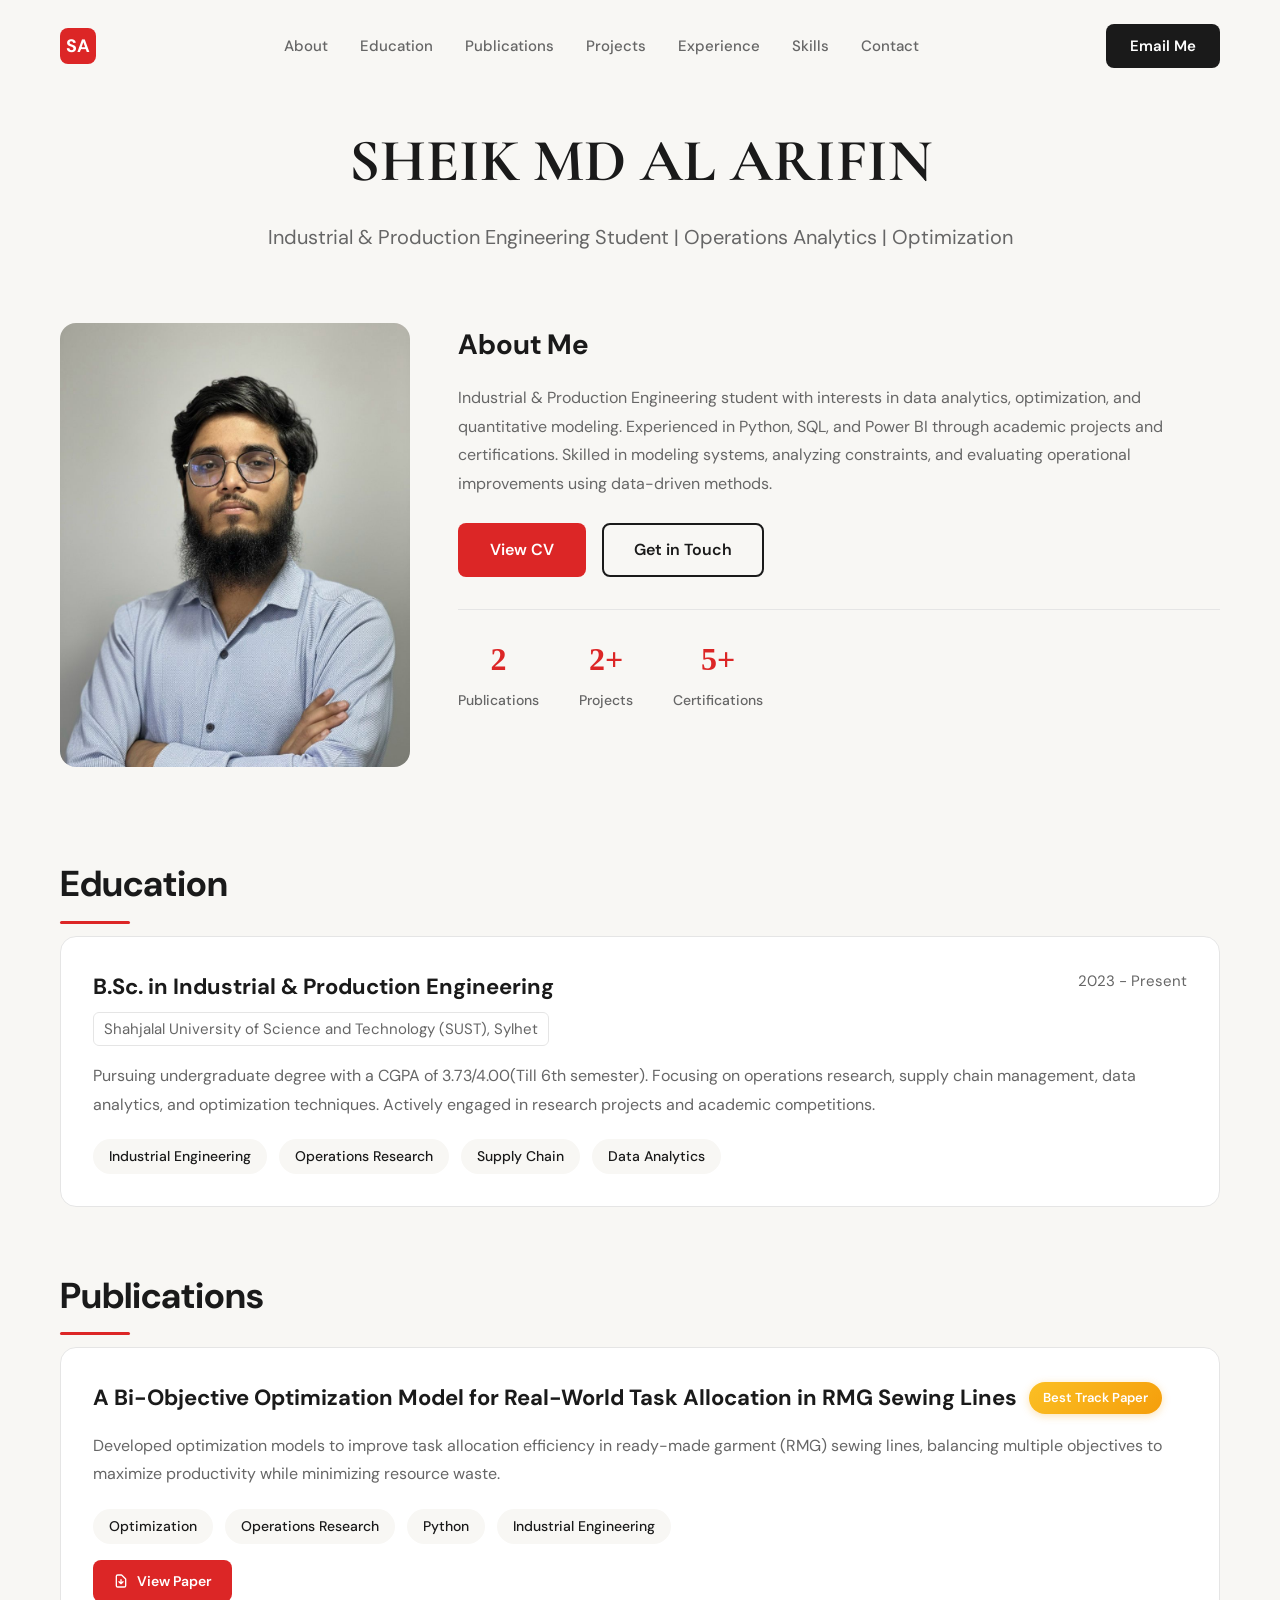
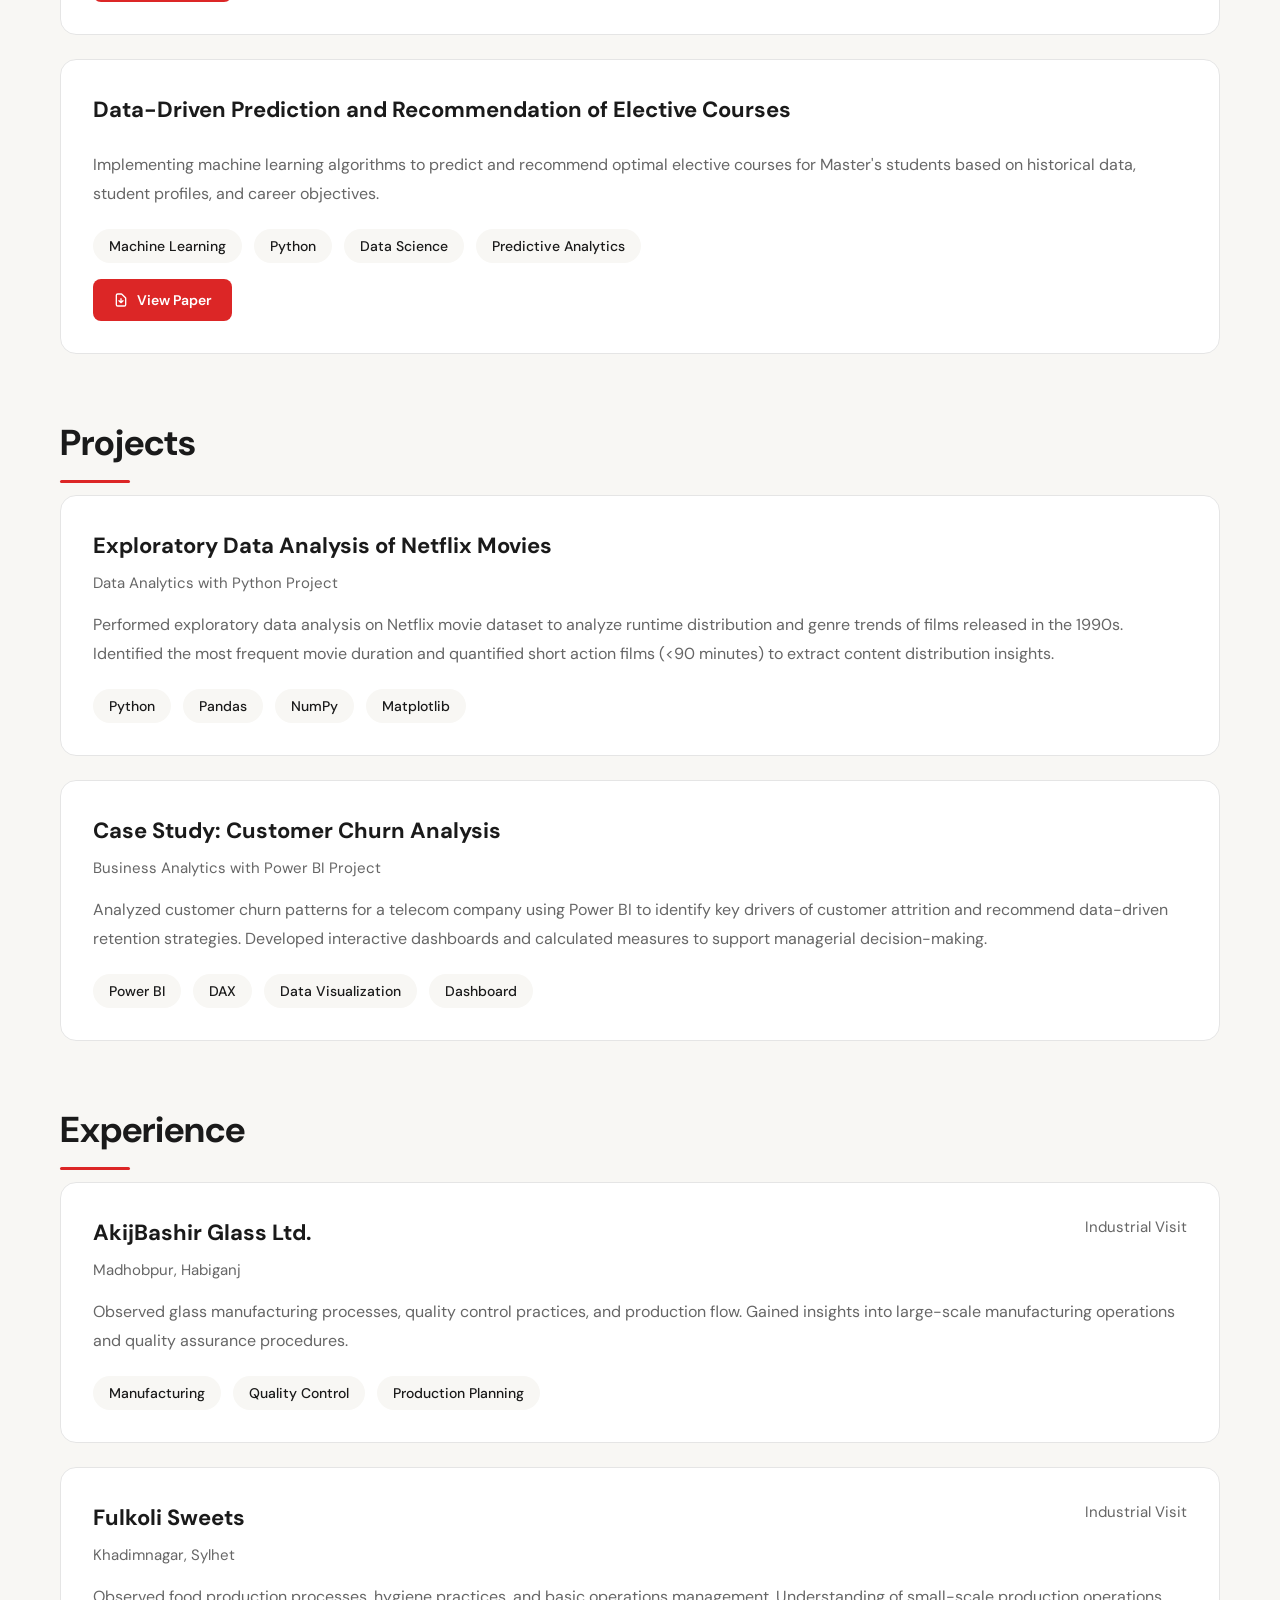
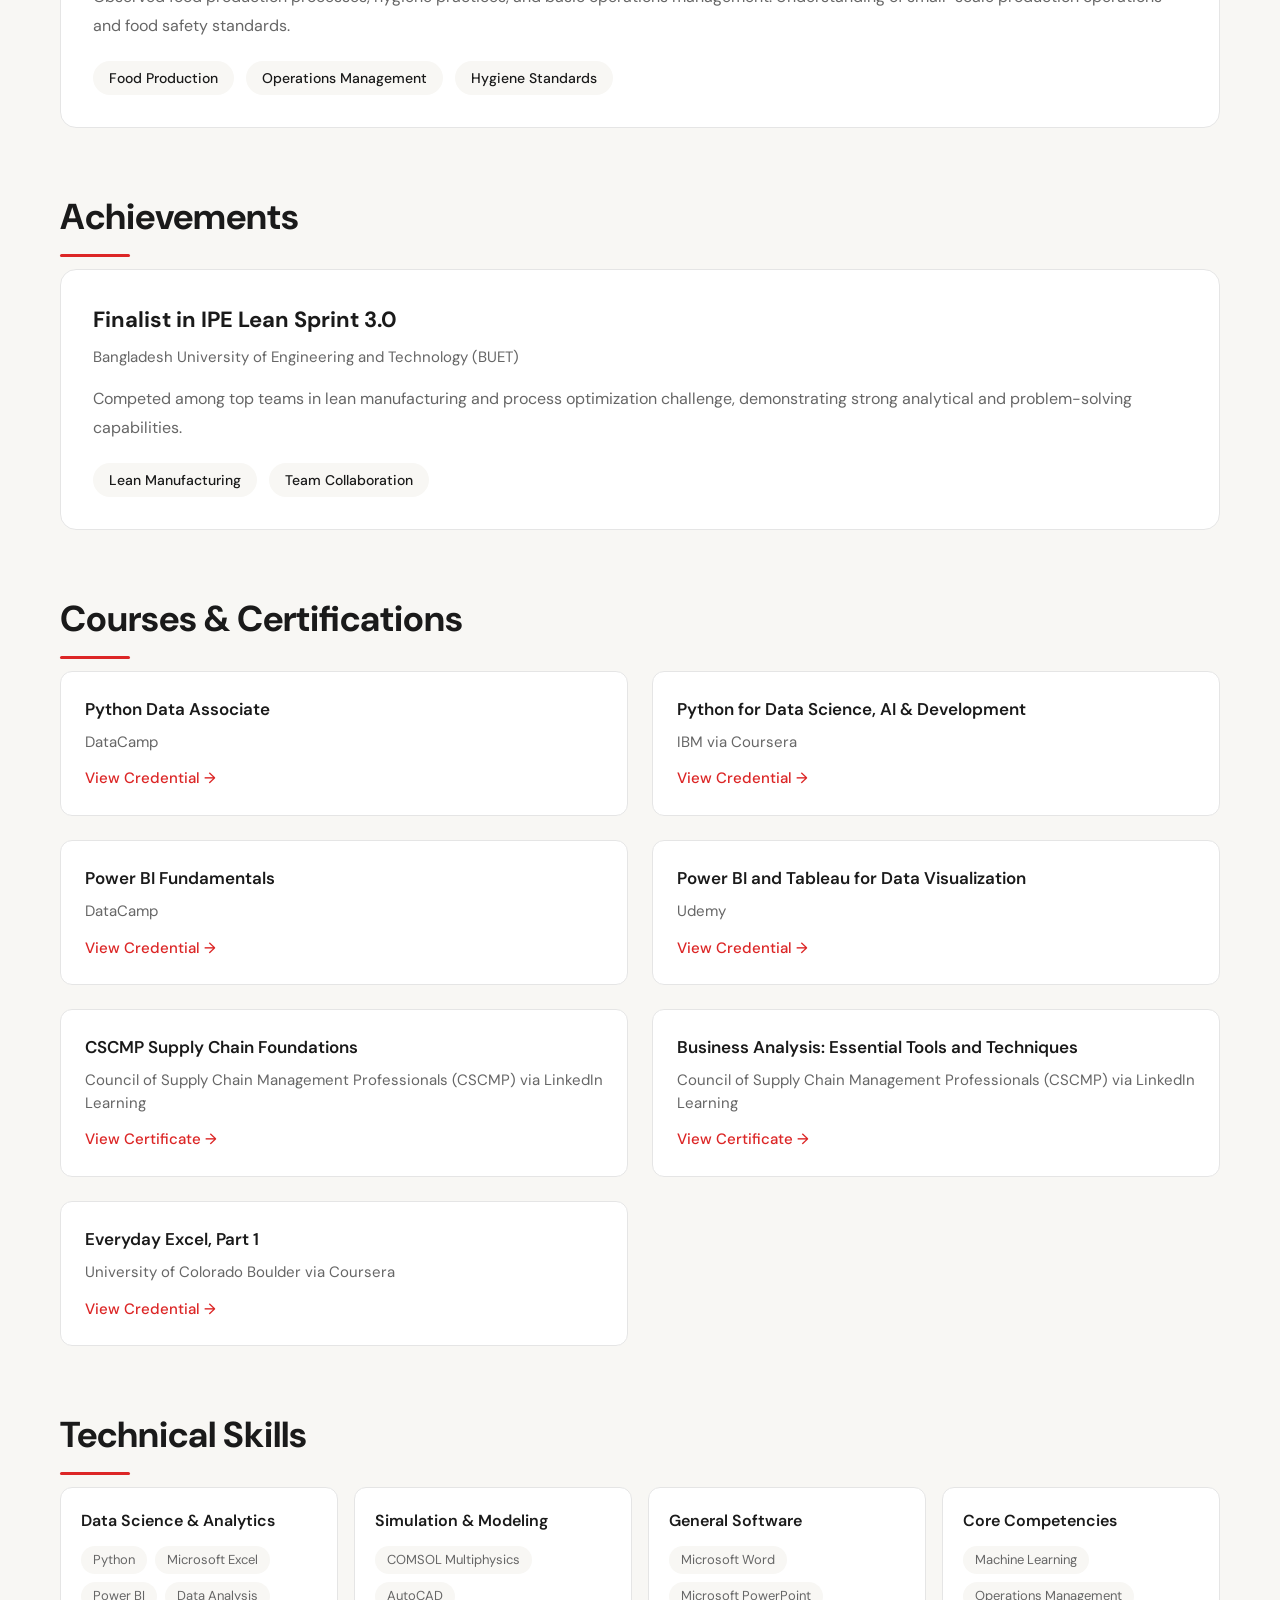
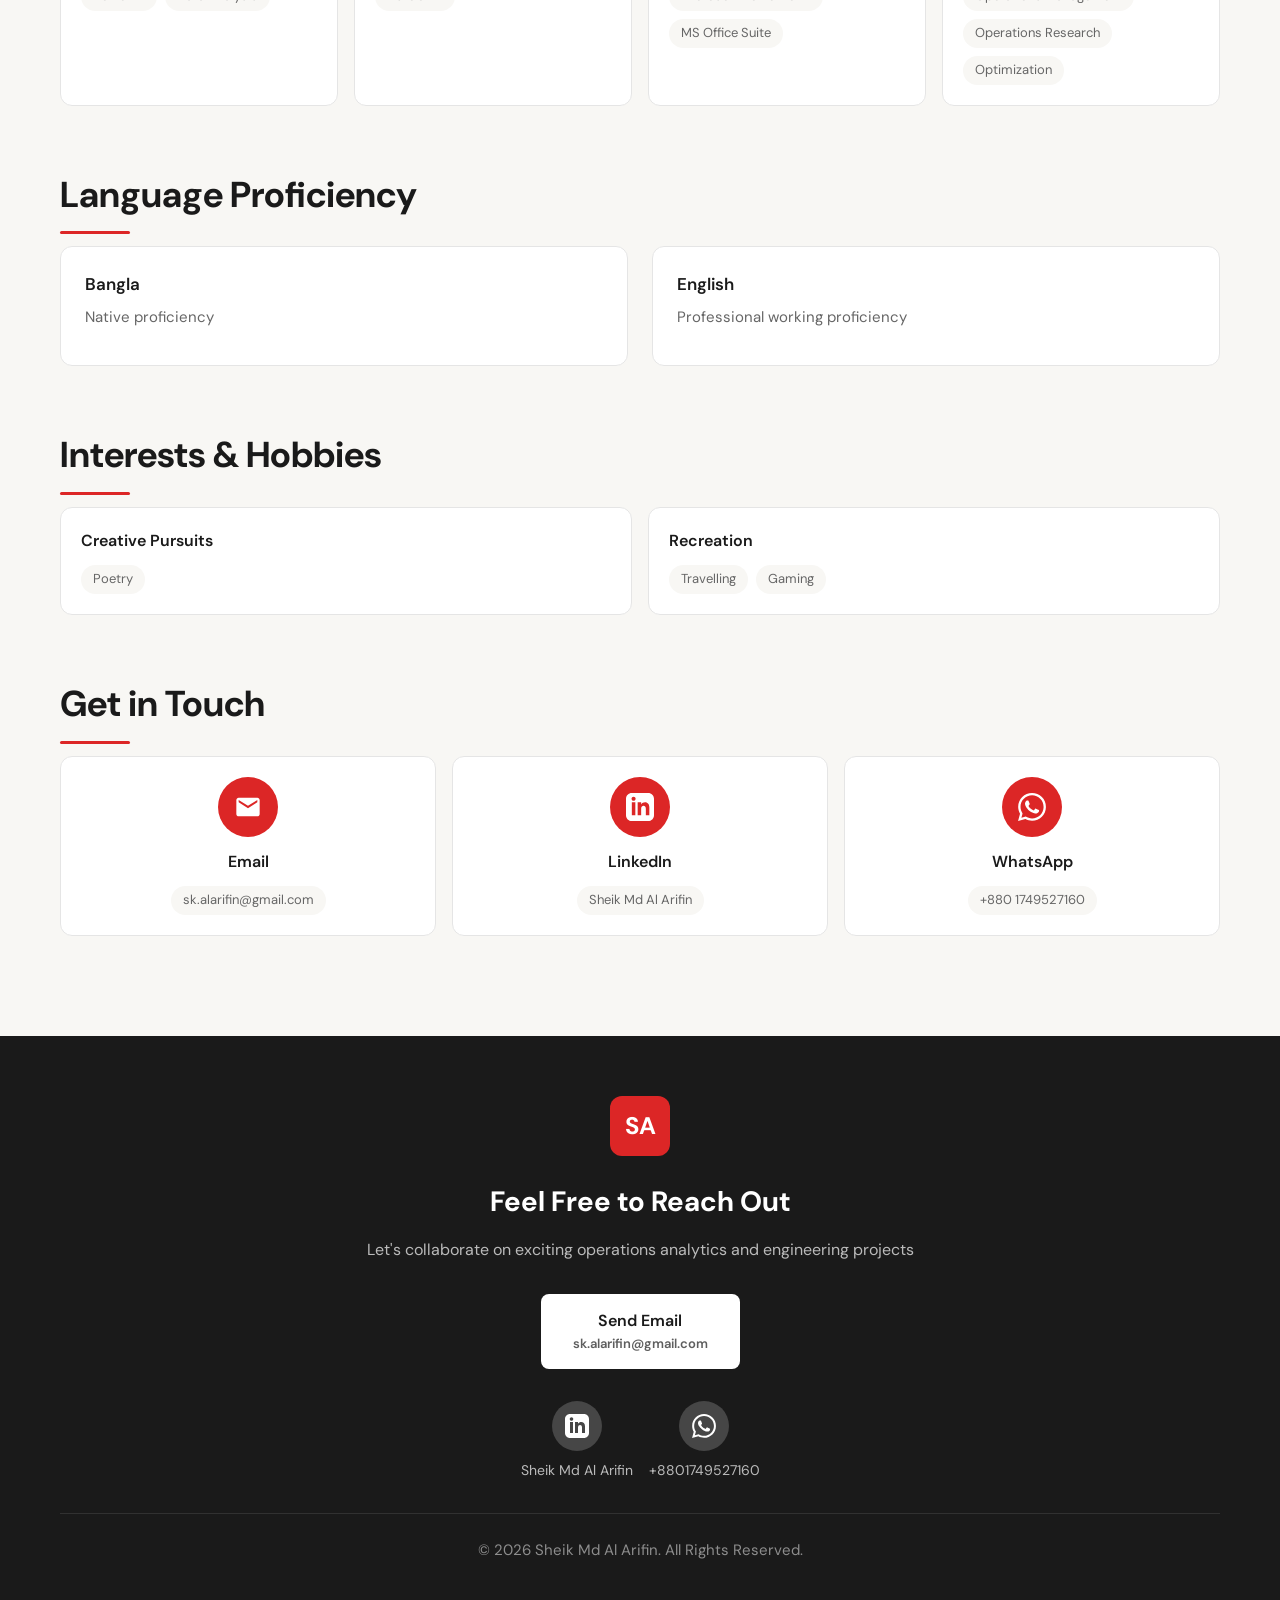
==== index.html @ 86cd4dc2 "Add new certification cards for Power BI and Tableau" ====
<!DOCTYPE html>
<html lang="en">
<head>
    <meta charset="UTF-8">
    <meta name="viewport" content="width=device-width, initial-scale=1.0">
    <title>Sheik Md Al Arifin</title>
    <link href="https://fonts.googleapis.com/css2?family=DM+Sans:wght@400;500;700&family=Cormorant+Garamond:wght@600;700&display=swap" rel="stylesheet">
    <link rel="stylesheet" href="assets/css/style.css">

</head>
<body>
    <!-- Scroll Progress Bar -->
    <div class="scroll-progress" id="scrollProgress"></div>

    <!-- Navigation -->
    <nav id="navbar">
        <div class="container">
            <div class="nav-content">
                <div class="logo">SA</div>
                <ul class="nav-links">
                    <li><a href="#about">About</a></li>
                    <li><a href="#work">Education</a></li>
                    <li><a href="#publications">Publications</a></li>
                    <li><a href="#projects">Projects</a></li>
                    <li><a href="#experience">Experience</a></li>
                    <li><a href="#services">Skills</a></li>
                    <li><a href="#contact">Contact</a></li>
                </ul>
                <a href="mailto:sk.alarifin@gmail.com" class="btn-contact">Email Me</a>
                
                <!-- Hamburger Menu Icon (Mobile Only) -->
                <div class="hamburger" id="hamburger">
                    <span></span>
                    <span></span>
                    <span></span>
                </div>
            </div>

            <!-- Mobile Menu (Mobile Only) -->
            <div class="mobile-menu" id="mobileMenu">
                <ul>
                    <li><a href="#about">About</a></li>
                    <li><a href="#work">Education</a></li>
                    <li><a href="#publications">Publications</a></li>
                    <li><a href="#projects">Projects</a></li>
                    <li><a href="#experience">Experience</a></li>
                    <li><a href="#services">Skills</a></li>
                    <li><a href="#contact">Contact</a></li>
                </ul>
            </div>
        </div>
    </nav>

    <!-- Hero Section -->
    <div class="container">
        <section class="hero">
            <h1>SHEIK MD AL ARIFIN</h1>
            <p class="subtitle">Industrial & Production Engineering Student | Operations Analytics | Optimization</p>
        </section>

        <!-- Profile Section -->
        <div class="profile-section" id="about">
            <div class="profile-image">
                <img src="assets/images/profile.jpeg" alt="Sheik Md Al Arifin">
            </div>
            <div class="profile-content">
                <h2>About Me</h2>
                <p>Industrial & Production Engineering student with interests in data analytics,
optimization, and quantitative modeling. Experienced in Python, SQL, and Power BI
through academic projects and certifications. Skilled in modeling systems,
analyzing constraints, and evaluating operational improvements using data-driven methods.</p>
                
                <div style="display: flex; gap: 16px; margin-bottom: 24px; flex-wrap: wrap;">
                    <a href="assets/documents/arifin_cv.pdf" class="btn-download-cv" target="_blank">View CV</a>
                    <a href="#contact" class="btn-get-in-touch">Get in Touch</a>
                </div>
                
                <!-- Stats Counter -->
                <div class="stats-container">
                    <div class="stat-item">
                        <div class="stat-number" data-target="2">2</div>
                        <div class="stat-label">Publications</div>
                    </div>
                    <div class="stat-item">
                        <div class="stat-number" data-target="2">2+</div>
                        <div class="stat-label">Projects</div>
                    </div>
                    <div class="stat-item">
                        <div class="stat-number" data-target="5">5+</div>
                        <div class="stat-label">Certifications</div>
                    </div>
                </div>
            </div>
        </div>

        <!-- Education & Research -->
        <section id="work">
            <h2>Education</h2>
            
            
            <div class="experience-item">
                <div class="experience-header">
                    <div>
                        <h3>B.Sc. in Industrial & Production Engineering</h3>
                        <div class="company">
                            <a href="https://www.sust.edu/" target="_blank">
                                Shahjalal University of Science and Technology (SUST), Sylhet
                            </a>
                        </div>


                    </div>
                    <div class="date">2023 - Present</div>
                </div>
                <p>Pursuing undergraduate degree with a CGPA of 3.73/4.00(Till 6th semester). Focusing on operations research, supply chain management, data analytics, and optimization techniques. Actively engaged in research projects and academic competitions.</p>
                <div class="skills">
                    <span class="skill-tag">Industrial Engineering</span>
                    <span class="skill-tag">Operations Research</span>
                    <span class="skill-tag">Supply Chain</span>
                    <span class="skill-tag">Data Analytics</span>
                </div>
            </div>

        </section>

        <!-- Research Papers / Publications -->
        <section id="publications">
            <h2>Publications</h2>
            
            
            <div class="experience-item">
                <div class="experience-header">
                    <div>
                        <div style="display: flex; align-items: center; gap: 12px; flex-wrap: wrap;">
                            <h3 style="margin: 0;">A Bi-Objective Optimization Model for Real-World Task Allocation in RMG Sewing Lines</h3>
                            <a href="assets/documents/best_track_paper.pdf#toolbar=0" target="_blank" class="badge-best-track">
                                 Best Track Paper
                            </a>
                        </div>
                        
                    </div>
                </div>
                <p>Developed optimization models to improve task allocation efficiency in ready-made garment (RMG) sewing lines, balancing multiple objectives to maximize productivity while minimizing resource waste.</p>
                <div class="skills">
                    <span class="skill-tag">Optimization</span>
                    <span class="skill-tag">Operations Research</span>
                    <span class="skill-tag">Python</span>
                    <span class="skill-tag">Industrial Engineering</span>
                </div>
                <a href="paper-bi-objective.pdf" target="_blank" class="btn-view-paper">
                    <svg xmlns="http://www.w3.org/2000/svg" fill="none" viewBox="0 0 24 24" stroke="currentColor">
                        <path stroke-linecap="round" stroke-linejoin="round" stroke-width="2" d="M12 10v6m0 0l-3-3m3 3l3-3m2 8H7a2 2 0 01-2-2V5a2 2 0 012-2h5.586a1 1 0 01.707.293l5.414 5.414a1 1 0 01.293.707V19a2 2 0 01-2 2z" />
                    </svg>
                    View Paper
                </a>
            </div>

            <div class="experience-item">
                <div class="experience-header">
                    <div>
                        <h3>Data-Driven Prediction and Recommendation of Elective Courses</h3>
                       
                    </div>
                </div>
                <p>Implementing machine learning algorithms to predict and recommend optimal elective courses for Master's students based on historical data, student profiles, and career objectives.</p>
                <div class="skills">
                    <span class="skill-tag">Machine Learning</span>
                    <span class="skill-tag">Python</span>
                    <span class="skill-tag">Data Science</span>
                    <span class="skill-tag">Predictive Analytics</span>
                </div>
                <a href="paper-elective-courses.pdf" target="_blank" class="btn-view-paper">
                    <svg xmlns="http://www.w3.org/2000/svg" fill="none" viewBox="0 0 24 24" stroke="currentColor">
                        <path stroke-linecap="round" stroke-linejoin="round" stroke-width="2" d="M12 10v6m0 0l-3-3m3 3l3-3m2 8H7a2 2 0 01-2-2V5a2 2 0 012-2h5.586a1 1 0 01.707.293l5.414 5.414a1 1 0 01.293.707V19a2 2 0 01-2 2z" />
                    </svg>
                    View Paper
                </a>
            </div>
        </section>

        <!-- Projects Section -->
        <section id="projects">
            <h2>Projects</h2>
           
            
            <div class="experience-item">
                <div class="experience-header">
                    <div>
                        <h3>Exploratory Data Analysis of Netflix Movies</h3>
                        <div class="company">Data Analytics with Python Project</div>
                    </div>
                 
                </div>
                <p>Performed exploratory data analysis on Netflix movie dataset to analyze runtime distribution and genre trends of films released in the 1990s. Identified the most frequent movie duration and quantified short action films (<90 minutes) to extract content distribution insights.</p>
                <div class="skills">
                    <span class="skill-tag">Python</span>
                    <span class="skill-tag">Pandas</span>
                    <span class="skill-tag">NumPy</span>
                    <span class="skill-tag">Matplotlib</span>
                </div>
            </div>

            <div class="experience-item">
                <div class="experience-header">
                    <div>
                        <h3>Case Study: Customer Churn Analysis</h3>
                        <div class="company">Business Analytics with Power BI Project</div>
                    </div>
                    
                </div>
                <p>Analyzed customer churn patterns for a telecom company using Power BI to identify key drivers of customer attrition and recommend data-driven retention strategies. Developed interactive dashboards and calculated measures to support managerial decision-making.</p>
                <div class="skills">
                    <span class="skill-tag">Power BI</span>
                    <span class="skill-tag">DAX</span>
                    <span class="skill-tag">Data Visualization</span>
                    <span class="skill-tag">Dashboard</span>
                </div>
            </div>

        </section>

        <!-- Industrial Training / Experience -->
        <section id="experience">
            <h2>Experience</h2>
        
            
            <div class="experience-item">
                <div class="experience-header">
                    <div>
                        <h3>AkijBashir Glass Ltd.</h3>
                        <div class="company">Madhobpur, Habiganj</div>
                    </div>
                    <div class="date">Industrial Visit</div>
                </div>
                <p>Observed glass manufacturing processes, quality control practices, and production flow. Gained insights into large-scale manufacturing operations and quality assurance procedures.</p>
                <div class="skills">
                    <span class="skill-tag">Manufacturing</span>
                    <span class="skill-tag">Quality Control</span>
                    <span class="skill-tag">Production Planning</span>
                </div>
            </div>

            <div class="experience-item">
                <div class="experience-header">
                    <div>
                        <h3>Fulkoli Sweets</h3>
                        <div class="company">Khadimnagar, Sylhet</div>
                    </div>
                    <div class="date">Industrial Visit</div>
                </div>
                <p>Observed food production processes, hygiene practices, and basic operations management. Understanding of small-scale production operations and food safety standards.</p>
                <div class="skills">
                    <span class="skill-tag">Food Production</span>
                    <span class="skill-tag">Operations Management</span>
                    <span class="skill-tag">Hygiene Standards</span>
                </div>
            </div>
        </section>

        <!-- Achievements -->
        <section>
            <h2>Achievements</h2>
           
            
            <div class="experience-item">
                <div class="experience-header">
                    <div>
                        <h3>Finalist in IPE Lean Sprint 3.0</h3>
                        <div class="company">Bangladesh University of Engineering and Technology (BUET)</div>
                    </div>
                </div>
                <p>Competed among top teams in lean manufacturing and process optimization challenge, demonstrating strong analytical and problem-solving capabilities.</p>
                <div class="skills">
                    <span class="skill-tag">Lean Manufacturing</span>
                    
                    <span class="skill-tag">Team Collaboration</span>
                </div>
            </div>
        </section>

        <!-- Licenses & Certifications -->
        <section>
            <h2>Courses & Certifications</h2>
            
            
            <div class="grid-2">
                

                <div class="cert-card">
                    <h4>Python Data Associate</h4>
                    <div class="org">DataCamp</div>
                    <a href="https://www.datacamp.com/certificate/PDA0017750789971" target="_blank" class="cert-link">View Credential →</a>
                </div>

                <div class="cert-card">
                    <h4>Python for Data Science, AI & Development</h4>
                    <div class="org">IBM via Coursera</div>
                    <a href="https://coursera.org/verify/1K0GI7HQFBWJ" target="_blank" class="cert-link">View Credential →</a>
                </div>

                <div class="cert-card">
                    <h4>Power BI Fundamentals</h4>
                    <div class="org">DataCamp</div>
                    <a href="https://www.datacamp.com/completed/statement-of-accomplishment/track/f102671199123f226e457dd0f486cb1bbad0bc8a?utm_medium=organic_social&utm_campaign=sharewidget&utm_content=soa&utm_source=copylink" target="_blank" class="cert-link">View Credential →</a>
                </div>
                <div class="cert-card">
                    <h4>Power BI and Tableau for Data Visualization</h4>
                    <div class="org">Udemy</div>
                    <a href="https://www.ude.my/UC-4ce3114b-a248-43d2-abe7-3ea151673296" target="_blank" class="cert-link">View Credential →</a>
                </div>

                <div class="cert-card">
                    <h4>CSCMP Supply Chain Foundations</h4>
                    <div class="org">Council of Supply Chain Management Professionals (CSCMP) via LinkedIn Learning</div>
                    <a href="assets/documents/CertificateOfCompletion_CSCMP Supply Chain Foundations The Essentials Professional Certificate.pdf#toolbar=0" target="_blank" class="cert-link">View Certificate →</a>
                </div>
                <div class="cert-card">
                    <h4>Business Analysis: Essential Tools and Techniques</h4>
                    <div class="org">Council of Supply Chain Management Professionals (CSCMP) via LinkedIn Learning</div>
                    <a href="assets/documents/CertificateOfCompletion_Business Analysis Essential Tools and Techniques 2021.pdf#toolbar=0" target="_blank" class="cert-link">View Certificate →</a>
                </div>

                <div class="cert-card">
                    <h4>Everyday Excel, Part 1</h4>
                    <div class="org">University of Colorado Boulder via Coursera</div>
                    <a href="YOUR_COURSERA_EXCEL_CERTIFICATE_URL_HERE" target="_blank" class="cert-link">View Credential →</a>
                </div>

            </div>
        </section>

        <!-- Professional Skills -->
        <section id="services">
            <h2>Technical Skills</h2>
            
            
            <div class="skills-grid">
                <div class="skill-category">
                    <h4>Data Science & Analytics</h4>
                    <div class="skill-list">
                        <span class="skill-badge">Python</span>
                        <span class="skill-badge">Microsoft Excel</span>
                        <span class="skill-badge">Power BI</span>
                        <span class="skill-badge">Data Analysis</span>
                    </div>
                </div>

                <div class="skill-category">
                    <h4>Simulation & Modeling</h4>
                    <div class="skill-list">
                        <span class="skill-badge">COMSOL Multiphysics</span>
                        <span class="skill-badge">AutoCAD</span>
                    </div>
                </div>

                <div class="skill-category">
                    <h4>General Software</h4>
                    <div class="skill-list">
                        <span class="skill-badge">Microsoft Word</span>
                        <span class="skill-badge">Microsoft PowerPoint</span>
                        <span class="skill-badge">MS Office Suite</span>
                    </div>
                </div>

                <div class="skill-category">
                    <h4>Core Competencies</h4>
                    <div class="skill-list">
                        <span class="skill-badge">Machine Learning</span>
                        <span class="skill-badge">Operations Management</span>
                        <span class="skill-badge">Operations Research</span>
                        <span class="skill-badge">Optimization</span>
                    </div>
                </div>
            </div>
        </section>

        <!-- Languages -->
        <section>
            <h2>Language Proficiency</h2>
           
            
            <div class="grid-2">
                <div class="cert-card">
                    <h4>Bangla</h4>
                    <div class="org">Native proficiency</div>
                </div>

                <div class="cert-card">
                    <h4>English</h4>
                    <div class="org">Professional working proficiency</div>
                </div>
            </div>
        </section>

        <!-- Interests -->
        <section>
            <h2>Interests & Hobbies</h2>
            
            
            <div class="skills-grid">
                <div class="skill-category">
                    <h4>Creative Pursuits</h4>
                    <div class="skill-list">
                        <span class="skill-badge">Poetry</span>
                    </div>
                </div>

                <div class="skill-category">
                    <h4>Recreation</h4>
                    <div class="skill-list">
                        <span class="skill-badge">Travelling</span>
                        <span class="skill-badge">Gaming</span>
                    </div>
                </div>
            </div>
        </section>

        <!-- Get in Touch / Contact -->
        <section >
            <h2>Get in Touch</h2>
            
            <div class="skills-grid">
                <div class="skill-category">
                    <a href="mailto:sk.alarifin@gmail.com" style="text-decoration: none; color: inherit; display: block;">
                        <div style="display: flex; flex-direction: column; align-items: center; gap: 12px;">
                            <div style="width: 60px; height: 60px; background: var(--accent); border-radius: 50%; display: flex; align-items: center; justify-content: center; color: white;">
                                <svg xmlns="http://www.w3.org/2000/svg" width="28" height="28" viewBox="0 0 24 24" fill="currentColor">
                                    <path d="M20 4H4c-1.1 0-1.99.9-1.99 2L2 18c0 1.1.9 2 2 2h16c1.1 0 2-.9 2-2V6c0-1.1-.9-2-2-2zm0 4l-8 5-8-5V6l8 5 8-5v2z"/>
                                </svg>
                            </div>
                            <h4 style="margin: 0;">Email</h4>
                            <div class="skill-list">
                                <span class="skill-badge">sk.alarifin@gmail.com</span>
                            </div>
                        </div>
                    </a>
                </div>

                <div class="skill-category">
                    <a href="https://www.linkedin.com/in/sheik-md-al-arifin-21a84b252" target="_blank" style="text-decoration: none; color: inherit; display: block;">
                        <div style="display: flex; flex-direction: column; align-items: center; gap: 12px;">
                            <div style="width: 60px; height: 60px; background: var(--accent); border-radius: 50%; display: flex; align-items: center; justify-content: center; color: white;">
                                <svg xmlns="http://www.w3.org/2000/svg" width="28" height="28" viewBox="0 0 24 24" fill="currentColor">
                                    <path d="M19 0h-14c-2.761 0-5 2.239-5 5v14c0 2.761 2.239 5 5 5h14c2.762 0 5-2.239 5-5v-14c0-2.761-2.238-5-5-5zm-11 19h-3v-11h3v11zm-1.5-12.268c-.966 0-1.75-.79-1.75-1.764s.784-1.764 1.75-1.764 1.75.79 1.75 1.764-.783 1.764-1.75 1.764zm13.5 12.268h-3v-5.604c0-3.368-4-3.113-4 0v5.604h-3v-11h3v1.765c1.396-2.586 7-2.777 7 2.476v6.759z"/>
                                </svg>
                            </div>
                            <h4 style="margin: 0;">LinkedIn</h4>
                            <div class="skill-list">
                                <span class="skill-badge">Sheik Md Al Arifin</span>
                            </div>
                        </div>
                    </a>
                </div>

                <div class="skill-category">
                    <a href="https://wa.me/8801749527160" target="_blank" style="text-decoration: none; color: inherit; display: block;">
                        <div style="display: flex; flex-direction: column; align-items: center; gap: 12px;">
                            <div style="width: 60px; height: 60px; background: var(--accent); border-radius: 50%; display: flex; align-items: center; justify-content: center; color: white;">
                                <svg xmlns="http://www.w3.org/2000/svg" width="28" height="28" viewBox="0 0 24 24" fill="currentColor">
                                    <path d="M.057 24l1.687-6.163c-1.041-1.804-1.588-3.849-1.587-5.946.003-6.556 5.338-11.891 11.893-11.891 3.181.001 6.167 1.24 8.413 3.488 2.245 2.248 3.481 5.236 3.48 8.414-.003 6.557-5.338 11.892-11.893 11.892-1.99-.001-3.951-.5-5.688-1.448l-6.305 1.654zm6.597-3.807c1.676.995 3.276 1.591 5.392 1.592 5.448 0 9.886-4.434 9.889-9.885.002-5.462-4.415-9.89-9.881-9.892-5.452 0-9.887 4.434-9.889 9.884-.001 2.225.651 3.891 1.746 5.634l-.999 3.648 3.742-.981zm11.387-5.464c-.074-.124-.272-.198-.57-.347-.297-.149-1.758-.868-2.031-.967-.272-.099-.47-.149-.669.149-.198.297-.768.967-.941 1.165-.173.198-.347.223-.644.074-.297-.149-1.255-.462-2.39-1.475-.883-.788-1.48-1.761-1.653-2.059-.173-.297-.018-.458.13-.606.134-.133.297-.347.446-.521.151-.172.2-.296.3-.495.099-.198.05-.372-.025-.521-.075-.148-.669-1.611-.916-2.206-.242-.579-.487-.501-.669-.51l-.57-.01c-.198 0-.52.074-.792.372s-1.04 1.016-1.04 2.479 1.065 2.876 1.213 3.074c.149.198 2.095 3.2 5.076 4.487.709.306 1.263.489 1.694.626.712.226 1.36.194 1.872.118.571-.085 1.758-.719 2.006-1.413.248-.695.248-1.29.173-1.414z"/>
                                </svg>
                            </div>
                            <h4 style="margin: 0;">WhatsApp</h4>
                            <div class="skill-list">
                                <span class="skill-badge">+880 1749527160</span>
                            </div>
                        </div>
                    </a>
                </div>
            </div>
        </section>


    </div>


    <!-- Footer -->
    <footer id="contact">
        <div class="container">
            <div class="footer-content">
                <div class="footer-logo float-animation">SA</div>
                <h3>Feel Free to Reach Out</h3>
                <p>Let's collaborate on exciting operations analytics and engineering projects</p>
                <a href="mailto:sk.alarifin@gmail.com" class="footer-btn">
                    <div style="display:flex; flex-direction:column; align-items:center;">
                        <span style="font-size:16px; font-weight:600;">Send Email</span>
                        <span style="font-size:13px; opacity:0.7;">sk.alarifin@gmail.com</span>
                    </div>
                </a>

               <div class="footer-social">

                    <div style="display:flex; flex-direction:column; align-items:center; gap:8px;">
                        <a href="https://www.linkedin.com/in/sheik-md-al-arifin-21a84b252" target="_blank">
                            <div style="width:50px; height:50px; border-radius:50%; background:rgba(255,255,255,0.1); display:flex; align-items:center; justify-content:center;">
                                <svg xmlns="http://www.w3.org/2000/svg" width="24" height="24" fill="currentColor">
                                    <path d="M19 0h-14c-2.761 0-5 2.239-5 5v14c0 2.761 2.239 5 5 5h14c2.762 0 5-2.239 5-5v-14c0-2.761-2.238-5-5-5zm-11 19h-3v-11h3v11zm-1.5-12.268c-.966 0-1.75-.79-1.75-1.764s.784-1.764 1.75-1.764 1.75.79 1.75 1.764-.783 1.764-1.75 1.764zm13.5 12.268h-3v-5.604c0-3.368-4-3.113-4 0v5.604h-3v-11h3v1.765c1.396-2.586 7-2.777 7 2.476v6.759z"/>
                                </svg>
                            </div>
                        </a>
                        <span style="font-size:14px; opacity:0.7;">Sheik Md Al Arifin</span>
                    </div>

                    <div style="display:flex; flex-direction:column; align-items:center; gap:8px;">
                        <a href="https://wa.me/8801749527160" target="_blank">
                            <div style="width:50px; height:50px; border-radius:50%; background:rgba(255,255,255,0.1); display:flex; align-items:center; justify-content:center;">
                                <svg xmlns="http://www.w3.org/2000/svg" width="24" height="24" viewBox="0 0 24 24" fill="currentColor">
                                    <path d="M.057 24l1.687-6.163c-1.041-1.804-1.588-3.849-1.587-5.946.003-6.556 5.338-11.891 11.893-11.891 3.181.001 6.167 1.24 8.413 3.488 2.245 2.248 3.481 5.236 3.48 8.414-.003 6.557-5.338 11.892-11.893 11.892-1.99-.001-3.951-.5-5.688-1.448l-6.305 1.654zm6.597-3.807c1.676.995 3.276 1.591 5.392 1.592 5.448 0 9.886-4.434 9.889-9.885.002-5.462-4.415-9.89-9.881-9.892-5.452 0-9.887 4.434-9.889 9.884-.001 2.225.651 3.891 1.746 5.634l-.999 3.648 3.742-.981zm11.387-5.464c-.074-.124-.272-.198-.57-.347-.297-.149-1.758-.868-2.031-.967-.272-.099-.47-.149-.669.149-.198.297-.768.967-.941 1.165-.173.198-.347.223-.644.074-.297-.149-1.255-.462-2.39-1.475-.883-.788-1.48-1.761-1.653-2.059-.173-.297-.018-.458.13-.606.134-.133.297-.347.446-.521.151-.172.2-.296.3-.495.099-.198.05-.372-.025-.521-.075-.148-.669-1.611-.916-2.206-.242-.579-.487-.501-.669-.51l-.57-.01c-.198 0-.52.074-.792.372s-1.04 1.016-1.04 2.479 1.065 2.876 1.213 3.074c.149.198 2.095 3.2 5.076 4.487.709.306 1.263.489 1.694.626.712.226 1.36.194 1.872.118.571-.085 1.758-.719 2.006-1.413.248-.695.248-1.29.173-1.414z"/>
                                </svg>
                            </div>
                        </a>
                        <span style="font-size:14px; opacity:0.7;">+8801749527160</span>
                    </div>

                </div>
                <div class="footer-bottom">
                    © 2026 Sheik Md Al Arifin. All Rights Reserved.
                </div>
            </div>     
        </div>
    <script src="assets/js/script.js"></script>

</body>
</html>
---- assets/css/style.css ----
html {
            scroll-behavior: smooth;
            scroll-padding-top: 100px;
        }

        * {
            margin: 0;
            padding: 0;
            box-sizing: border-box;
        }

        :root {
            --bg-primary: #f8f7f4;
            --bg-secondary: #ffffff;
            --text-primary: #1a1a1a;
            --text-secondary: #666666;
            --accent: #dc2626;
            --border: #e5e5e5;
        }

        body {
            font-family: 'DM Sans', sans-serif;
            background: var(--bg-primary);
            color: var(--text-primary);
            line-height: 1.6;
            overflow-x: hidden;
            width: 100%;
            max-width: 100vw;
            font-size: 16px;
        }

        .container {
            max-width: 1400px;
            margin: 0 auto;
            padding: 0 60px;
            width: 100%;
        }

        /* Navigation */
        nav {
            padding: 24px 0;
            position: sticky;
            top: 0;
            background: var(--bg-primary);
            z-index: 100;
            border-bottom: 1px solid transparent;
            transition: all 0.3s ease;
        }

        nav.scrolled {
            border-bottom-color: var(--border);
            box-shadow: 0 2px 10px rgba(0,0,0,0.02);
        }

        .nav-content {
            display: flex;
            justify-content: space-between;
            align-items: center;
            gap: 12px
        }

        .logo {
            width: 36px;
            height: 36px;
            background: var(--accent);
            border-radius: 8px;
            display: flex;
            align-items: center;
            justify-content: center;
            color: white;
            font-weight: 700;
            font-size: 18px;
            cursor: pointer;
            transition: transform 0.3s ease, box-shadow 0.3s ease;
        }

        .logo:hover {
            transform: translateY(-2px) rotate(5deg);
            box-shadow: 0 8px 20px rgba(220, 38, 38, 0.3);
        }

        .nav-links {
            display: flex;
            gap: 32px;
            list-style: none;
        }

        .nav-links a {
            text-decoration: none;
            color: var(--text-secondary);
            font-size: 15px;
            font-weight: 500;
            position: relative;
            transition: color 0.3s ease;
        }

        .nav-links a::after {
            content: '';
            position: absolute;
            bottom: -4px;
            left: 0;
            width: 0;
            height: 2px;
            background: var(--accent);
            transition: width 0.3s ease;
        }

        .nav-links a:hover {
            color: var(--text-primary);
        }

        .nav-links a:hover::after {
            width: 100%;
        }

        .btn-contact {
            background: var(--text-primary);
            color: white;
            padding: 10px 24px;
            border-radius: 8px;
            text-decoration: none;
            font-size: 15px;
            font-weight: 600;
            transition: all 0.3s ease;
            display: inline-block;
            position: relative;
            overflow: hidden;
        }
        /* Hamburger Menu - Mobile Only */
        .hamburger {
            display: none;
            flex-direction: column;
            gap: 5px;
            cursor: pointer;
            z-index: 101;
            order: 0;
        }

        .hamburger span {
            width: 25px;
            height: 3px;
            background: var(--text-primary);
            transition: all 0.3s ease;
            border-radius: 2px;
        }

        .hamburger.active span:nth-child(1) {
            transform: rotate(45deg) translate(8px, 8px);
        }

        .hamburger.active span:nth-child(2) {
            opacity: 0;
        }

        .hamburger.active span:nth-child(3) {
            transform: rotate(-45deg) translate(7px, -7px);
        }

        /* Mobile Menu Overlay */
        .mobile-menu {
            display: none;
            position: fixed;
            top: 0;
            left: -100%;
            width: 100%;
            height: 100vh;
            background: var(--bg-primary);
            z-index: 100;
            transition: left 0.3s ease;
            padding-top: 80px;
        }

        .mobile-menu.active {
            left: 0;
        }

        .mobile-menu ul {
            list-style: none;
            padding: 20px 40px;
            display: flex;
            flex-direction: column;
            gap: 20px;
        }

        .mobile-menu ul li a {
            text-decoration: none;
            color: var(--text-primary);
            font-size: 20px;
            font-weight: 600;
            display: block;
            padding: 12px 0;
            border-bottom: 1px solid var(--border);
        }

        .mobile-menu ul li a:hover {
            color: var(--accent);
        }

        .btn-contact::before {
            content: '';
            position: absolute;
            top: 50%;
            left: 50%;
            width: 0;
            height: 0;
            border-radius: 50%;
            background: var(--accent);
            transition: width 0.6s ease, height 0.6s ease, top 0.6s ease, left 0.6s ease;
            transform: translate(-50%, -50%);
            z-index: -1;
        }

        .btn-contact:hover::before {
            width: 300px;
            height: 300px;
        }

        .btn-contact:hover {
            transform: translateY(-2px);
            box-shadow: 0 8px 20px rgba(0,0,0,0.15);
        }

        /* Hero Section */
        .hero {
            text-align: center;
            padding: 20px 0 10px;
            opacity: 0;
            animation: fadeInUp 0.8s ease forwards;
        }

        @keyframes fadeInUp {
            to {
                opacity: 1;
                transform: translateY(0);
            }
            from {
                opacity: 0;
                transform: translateY(20px);
            }
        }

        .hero h1 {
            font-family: 'Cormorant Garamond', serif;
            font-size: 60px;
            font-weight: 700;
            margin-bottom: 12px;
            animation: fadeInUp 0.8s ease 0.2s forwards;
            opacity: 0;
        }

        .hero .subtitle {
            color: var(--text-secondary);
            font-size: 20px;
            margin-bottom: 0;
            animation: fadeInUp 0.8s ease 0.4s forwards;
            opacity: 0;
        }

        .hero-buttons {
            display: flex;
            gap: 16px;
            justify-content: center;
            margin-bottom: 60px;
            animation: fadeInUp 0.8s ease 0.6s forwards;
            opacity: 0;
        }

        .btn-primary {
            background: var(--text-primary);
            color: white;
            padding: 14px 32px;
            border-radius: 8px;
            text-decoration: none;
            font-weight: 600;
            transition: all 0.3s ease;
            display: inline-block;
            position: relative;
            overflow: hidden;
        }

        .btn-primary::before {
            content: '';
            position: absolute;
            top: 0;
            left: -100%;
            width: 100%;
            height: 100%;
            background: linear-gradient(90deg, transparent, rgba(255,255,255,0.2), transparent);
            transition: left 0.5s ease;
        }

        .btn-primary:hover::before {
            left: 100%;
        }

        .btn-primary:hover {
            transform: translateY(-2px);
            box-shadow: 0 10px 25px rgba(0,0,0,0.2);
        }

        .btn-download-cv {
            background: var(--accent);
            color: white;
            padding: 14px 32px;
            border-radius: 8px;
            text-decoration: none;
            font-weight: 600;
            transition: all 0.3s ease;
            display: inline-block;
            margin-bottom: 0;
            position: relative;
            overflow: hidden;
        }

        .btn-download-cv::before {
            content: '';
            position: absolute;
            top: 0;
            left: -100%;
            width: 100%;
            height: 100%;
            background: linear-gradient(90deg, transparent, rgba(255,255,255,0.2), transparent);
            transition: left 0.5s ease;
        }

        .btn-download-cv:hover::before {
            left: 100%;
        }

        .btn-download-cv:hover {
            transform: translateY(-2px);
            box-shadow: 0 10px 25px rgba(220, 38, 38, 0.4);
            background: #b91c1c;
        }

        /* Get in Touch Button */
        .btn-get-in-touch {
            background: transparent;
            color: var(--text-primary);
            padding: 12px 30px;
            border: 2px solid var(--text-primary);
            border-radius: 8px;
            text-decoration: none;
            font-weight: 600;
            transition: all 0.3s ease;
            display: inline-block;
            position: relative;
            overflow: hidden;
            margin-bottom: 0;
        }
        .about-buttons {
            display: flex;
            gap: 16px;
            margin-bottom: 24px;
            flex-wrap: wrap;
            width: 100%;
        }


        .btn-get-in-touch::before {
            content: '';
            position: absolute;
            top: 0;
            left: -100%;
            width: 100%;
            height: 100%;
            background: var(--text-primary);
            transition: left 0.3s ease;
            z-index: -1;
        }

        .btn-get-in-touch:hover::before {
            left: 0;
        }

        .btn-get-in-touch:hover {
            color: white;
            transform: translateY(-2px);
            box-shadow: 0 10px 25px rgba(0, 0, 0, 0.2);
        }

        /* Stats Container */
        .stats-container {
            display: flex;
            gap: 40px;
            margin-top: 32px;
            padding-top: 24px;
            border-top: 1px solid var(--border);
        }

        .stat-item {
            text-align: center;
            position: relative;
        }

        .stat-number {
            font-size: 32px;
            font-weight: 700;
            color: var(--accent);
            margin-bottom: 4px;
            font-family: 'Playfair Display', serif;
            transition: transform 0.1s ease;     /* ← ADD */
            display: inline-block;               /* ← ADD */
        }

        .stat-label {
            font-size: 14px;
            color: var(--text-secondary);
            font-weight: 500;
        }

        .stat-item:hover .stat-number {
            transform: scale(1.1);
            transition: transform 0.3s ease;
        }

        .btn-secondary {
            background: transparent;
            color: var(--text-primary);
            padding: 14px 32px;
            border: 2px solid var(--text-primary);
            border-radius: 8px;
            text-decoration: none;
            font-weight: 600;
            transition: all 0.3s ease;
            display: inline-block;
        }

        .btn-secondary:hover {
            background: var(--text-primary);
            color: white;
            transform: translateY(-2px);
            box-shadow: 0 10px 25px rgba(0,0,0,0.15);
        }

        /* Profile Section */
        .profile-section {
            display: grid;
            grid-template-columns: 350px 1fr;
            gap: 48px;
            margin-bottom: 80px;
            margin-top: 0;
            align-items: start;
            width: 100%;
        }

        .profile-image {
            position: relative;
            animation: fadeInLeft 0.8s ease 0.8s forwards;
            opacity: 0;
        }

        @keyframes fadeInLeft {
            from {
                opacity: 0;
                transform: translateX(-30px);
            }
            to {
                opacity: 1;
                transform: translateX(0);
            }
        }

        .profile-image img {
            width: 100%;
            max-width: 350px;
            height: auto;
            max-height: 450px;
            object-fit: cover;
            border-radius: 16px;
            transition: transform 0.5s ease, box-shadow 0.5s ease;
        }

        .profile-image:hover img {
            transform: scale(1.02);
            box-shadow: 0 20px 40px rgba(0,0,0,0.15);
        }

        .profile-content {
            animation: fadeInRight 0.8s ease 0.8s forwards;
            opacity: 0;
            padding-top: 0;
        }

        @keyframes fadeInRight {
            from {
                opacity: 0;
                transform: translateX(30px);
            }
            to {
                opacity: 1;
                transform: translateX(0);
            }
        }

        .profile-content h2 {
            font-size: 28px;
            margin-bottom: 16px;
            margin-top: 0;
            font-weight: 700;
            word-wrap: break-word;
        }

        .profile-content p {
            color: var(--text-secondary);
            margin-bottom: 24px;
            line-height: 1.8;
            word-wrap: break-word;
            font-size: 16px;
        }

        .social-icons {
            display: flex;
            gap: 12px;
        }

        .social-icon {
            width: 40px;
            height: 40px;
            border-radius: 8px;
            background: var(--bg-secondary);
            border: 1px solid var(--border);
            display: flex;
            align-items: center;
            justify-content: center;
            text-decoration: none;
            color: var(--text-primary);
            transition: all 0.3s ease;
            position: relative;
            overflow: hidden;
        }

        .social-icon::before {
            content: '';
            position: absolute;
            top: 100%;
            left: 0;
            width: 100%;
            height: 100%;
            background: var(--accent);
            transition: top 0.3s ease;
            z-index: -1;
        }

        .social-icon:hover {
            color: white;
            transform: translateY(-3px);
            box-shadow: 0 8px 16px rgba(220, 38, 38, 0.3);
        }

        .social-icon:hover::before {
            top: 0;
        }

        .brands {
            display: flex;
            gap: 32px;
            align-items: center;
            margin-top: 32px;
            flex-wrap: wrap;
            opacity: 0.6;
        }

        .brands span {
            font-size: 14px;
            color: var(--text-secondary);
            font-weight: 500;
            transition: all 0.3s ease;
            cursor: pointer;
        }

        .brands span:hover {
            opacity: 1;
            transform: scale(1.05);
        }

        /* Section */
        section {
            margin-bottom: 60px;
            width: 100%;
            max-width: 100%;
        }

        section h2 {
            font-size: 36px;
            margin-bottom: 12px;
            font-weight: 700;
            word-wrap: break-word;
        }
        section h2::after {
            content: "";
            display: block;
            width: 70px;
            height: 3px;
            background: var(--accent);
            margin-top: 8px;
            border-radius: 2px;
        }
        

        section > p {
            color: var(--text-secondary);
            margin-bottom: 40px;
            word-wrap: break-word;
            font-size: 16px;
        }

        /* Experience Cards */
        .experience-item {
            background: var(--bg-secondary);
            padding: 32px;
            border-radius: 16px;
            margin-bottom: 24px;
            border: 1px solid var(--border);
            transition: all 0.4s ease;
            cursor: pointer;
            position: relative;
            overflow: hidden;
            width: 100%;
        }

        .experience-item::before {
            content: '';
            position: absolute;
            top: 0;
            left: -100%;
            width: 100%;
            height: 100%;
            background: linear-gradient(90deg, transparent, rgba(220, 38, 38, 0.03), transparent);
            transition: left 0.6s ease;
        }

        .experience-item:hover::before {
            left: 100%;
        }

        .experience-item:hover {
            transform: translateY(-6px);
            box-shadow: 0 12px 30px rgba(0,0,0,0.08);
            border-color: var(--accent);
        }

        .experience-header {
            display: flex;
            justify-content: space-between;
            align-items: start;
            margin-bottom: 16px;
        }

        .experience-header h3 {
            font-size: 22px;
            font-weight: 700;
            margin-bottom: 8px;
            word-wrap: break-word;
        }

        .experience-header .company {
            color: var(--text-secondary);
            font-size: 15px;
            word-wrap: break-word;
        }
        .company a {
            text-decoration: none;
            color: inherit;
            transition: all 0.3s ease;
            padding: 4px 10px;
            border: 1px solid var(--border);
            border-radius: 6px;
            display: inline-block;
}

        .company a:hover {
            color: var(--accent);
            border-color: var(--accent);
}


        .experience-header .date {
            color: var(--text-secondary);
            font-size: 15px;
            white-space: nowrap;
            flex-shrink: 0;
        }

        .experience-item p {
            color: var(--text-secondary);
            line-height: 1.8;
            word-wrap: break-word;
            font-size: 16px;
        }

        .skills {
            display: flex;
            flex-wrap: wrap;
            gap: 12px;
            margin-top: 20px;
        }

        .skill-tag {
            padding: 6px 16px;
            background: var(--bg-primary);
            border-radius: 20px;
            font-size: 14px;
            color: var(--text-primary);
            font-weight: 500;
            transition: all 0.3s ease;
        }
        

        .skill-tag:hover {
            background: var(--accent);
            color: white;
            transform: translateY(-2px);
        }

        /* Education & Certifications */
        .grid-2 {
            display: grid;
            grid-template-columns: repeat(2, 1fr);
            gap: 24px;
            width: 100%;
        }

        .cert-card {
            background: var(--bg-secondary);
            padding: 24px;
            border-radius: 12px;
            border: 1px solid var(--border);
            transition: all 0.3s ease;
            cursor: pointer;
            width: 100%;
            min-width: 0;
        }

        .cert-card:hover {
            transform: translateY(-4px);
            box-shadow: 0 8px 20px rgba(0,0,0,0.08);
            border-color: var(--accent);
        }

        .cert-card h4 {
            font-size: 17px;
            margin-bottom: 8px;
            font-weight: 600;
            word-wrap: break-word;
        }

        .cert-card .org {
            color: var(--text-secondary);
            font-size: 15px;
            margin-bottom: 12px;
            word-wrap: break-word;
            line-height: 1.5;
        }

        .cert-link {
            color: var(--accent);
            font-size: 15px;
            text-decoration: none;
            font-weight: 500;
            display: inline-flex;
            align-items: center;
            gap: 4px;
            transition: gap 0.3s ease;
        }

        .cert-link:hover {
            gap: 8px;
        }

        /* View Paper Button */
        .btn-view-paper {
            display: inline-flex;
            align-items: center;
            gap: 8px;
            background: var(--accent);
            color: white;
            padding: 10px 20px;
            border-radius: 8px;
            text-decoration: none;
            font-size: 14px;
            font-weight: 600;
            margin-top: 16px;
            transition: all 0.3s ease;
        }

        .btn-view-paper:hover {
            background: #b91c1c;
            transform: translateY(-2px);
            box-shadow: 0 8px 16px rgba(220, 38, 38, 0.3);
        }

        .btn-view-paper svg {
            width: 16px;
            height: 16px;
        }

        /* Best Track Paper Badge */
        .badge-best-track {
            display: inline-flex;
            align-items: center;
            gap: 4px;
            background: linear-gradient(135deg, #fbbf24, #f59e0b);
            color: white;
            padding: 6px 14px;
            border-radius: 20px;
            text-decoration: none;
            font-size: 13px;
            font-weight: 600;
            transition: all 0.3s ease;
            box-shadow: 0 2px 8px rgba(245, 158, 11, 0.3);
            white-space: nowrap;
        }

        .badge-best-track:hover {
            background: linear-gradient(135deg, #f59e0b, #d97706);
            transform: translateY(-2px);
            box-shadow: 0 4px 12px rgba(245, 158, 11, 0.4);
        }

        /* Professional Skills */
        .skills-grid {
            display: grid;
            grid-template-columns: repeat(auto-fit, minmax(200px, 1fr));
            gap: 16px;
            width: 100%;
        }

        .skill-category {
            background: var(--bg-secondary);
            padding: 20px;
            border-radius: 12px;
            border: 1px solid var(--border);
            transition: all 0.3s ease;
            width: 100%;
            min-width: 0;
        }

        .skill-category:hover {
            border-color: var(--accent);
            transform: translateY(-2px);
        }

        .skill-category h4 {
            font-size: 16px;
            margin-bottom: 12px;
            font-weight: 600;
        }

        .skill-list {
            display: flex;
            flex-wrap: wrap;
            gap: 8px;
        }

        .skill-badge {
            padding: 4px 12px;
            background: var(--bg-primary);
            border-radius: 16px;
            font-size: 13px;
            color: var(--text-secondary);
            transition: all 0.3s ease;
        }

        .skill-badge:hover {
            background: var(--accent);
            color: white;
        }

        /* Footer */
        footer {
            background: var(--text-primary);
            color: white;
            padding: 60px 0 40px;
            margin-top: 100px;
        }

        .footer-content {
            text-align: center;
        }

        .footer-logo {
            width: 60px;
            height: 60px;
            background: var(--accent);
            border-radius: 12px;
            display: inline-flex;
            align-items: center;
            justify-content: center;
            color: white;
            font-weight: 700;
            font-size: 24px;
            margin-bottom: 24px;
            transition: all 0.3s ease;
        }

        .footer-logo:hover {
            transform: rotate(360deg) scale(1.1);
        }

        footer h3 {
            font-size: 28px;
            margin-bottom: 12px;
        }

        footer p {
            color: rgba(255,255,255,0.7);
            margin-bottom: 32px;
            font-size: 16px;
        }

        .footer-btn {
            background: white;
            color: var(--text-primary);
            padding: 14px 32px;
            border-radius: 8px;
            text-decoration: none;
            font-weight: 600;
            display: inline-block;
            transition: all 0.3s ease;
            margin-bottom: 32px;
            font-size: 16px;
        }

        .footer-btn:hover {
            transform: translateY(-2px);
            box-shadow: 0 8px 20px rgba(255,255,255,0.3);
        }

        .footer-social {
            display: flex;
            gap: 16px;
            justify-content: center;
            margin-bottom: 32px;
        }

        .footer-social a {
            width: 50px;
            height: 50px;
            border-radius: 50%;
            background: rgba(255,255,255,0.1);
            display: flex;
            align-items: center;
            justify-content: center;
            color: white;
            text-decoration: none;
            transition: all 0.3s ease;
            position: relative;
        }

        .footer-social a svg {
            width: 24px;
            height: 24px;
            transition: transform 0.3s ease;
        }

        .footer-social a .social-name {
            position: absolute;
            bottom: -35px;
            left: 50%;
            transform: translateX(-50%) scale(0.8);
            background: rgba(255,255,255,0.95);
            color: var(--text-primary);
            padding: 6px 12px;
            border-radius: 6px;
            font-size: 13px;
            font-weight: 600;
            white-space: nowrap;
            opacity: 0;
            pointer-events: none;
            transition: all 0.3s ease;
        }

        .footer-social a .social-name::before {
            content: '';
            position: absolute;
            top: -4px;
            left: 50%;
            transform: translateX(-50%);
            width: 0;
            height: 0;
            border-left: 6px solid transparent;
            border-right: 6px solid transparent;
            border-bottom: 6px solid rgba(255,255,255,0.95);
        }

        .footer-social a:hover {
            background: var(--accent);
            transform: translateY(-3px);
        }

        .footer-social a:hover svg {
            transform: scale(1.1);
        }

        .footer-social a:hover .social-name {
            opacity: 1;
            transform: translateX(-50%) scale(1);
        }

        .footer-bottom {
            border-top: 1px solid rgba(255,255,255,0.1);
            padding-top: 24px;
            margin-top: 24px;
            color: rgba(255,255,255,0.5);
            font-size: 15px;
        }

        /* Contact Section */
        .contact-grid-horizontal {
            display: flex;
            justify-content: center;
            gap: 60px;
            flex-wrap: wrap;
        }

        .contact-item {
            text-align: center;
        }

        .contact-link {
            text-decoration: none;
            display: flex;
            flex-direction: column;
            align-items: center;
            gap: 16px;
            padding: 40px 30px;
            background: rgba(255,255,255,0.05);
            border-radius: 16px;
            transition: all 0.3s ease;
            border: 2px solid rgba(255,255,255,0.1);
        }

        .contact-link:hover {
            background: rgba(255,255,255,0.1);
            border-color: var(--accent);
            transform: translateY(-8px);
            box-shadow: 0 12px 30px rgba(220, 38, 38, 0.3);
        }

        .contact-icon {
            width: 80px;
            height: 80px;
            background: var(--accent);
            border-radius: 50%;
            display: flex;
            align-items: center;
            justify-content: center;
            color: white;
            transition: all 0.3s ease;
        }

        .contact-link:hover .contact-icon {
            transform: scale(1.1) rotate(5deg);
            box-shadow: 0 8px 20px rgba(220, 38, 38, 0.5);
        }

        .contact-name {
            font-size: 20px;
            font-weight: 700;
            color: white;
        }

        .contact-detail {
            font-size: 14px;
            color: rgba(255,255,255,0.7);
            word-break: break-word;
        }

        /* Contact Form */
        .contact-form {
            background: var(--bg-secondary);
            padding: 40px;
            border-radius: 16px;
            border: 1px solid var(--border);
            max-width: 600px;
            margin: 0 auto;
        }

        .form-group {
            margin-bottom: 24px;
        }

        .form-group label {
            display: block;
            margin-bottom: 8px;
            font-weight: 600;
            font-size: 14px;
        }

        .form-group input,
        .form-group textarea {
            width: 100%;
            padding: 12px 16px;
            border: 1px solid var(--border);
            border-radius: 8px;
            font-family: 'DM Sans', sans-serif;
            font-size: 14px;
            transition: all 0.3s ease;
        }

        .form-group input:focus,
        .form-group textarea:focus {
            outline: none;
            border-color: var(--accent);
            box-shadow: 0 0 0 3px rgba(220, 38, 38, 0.1);
        }

        .form-group textarea {
            min-height: 120px;
            resize: vertical;
        }

        .submit-btn {
            width: 100%;
            padding: 14px;
            background: var(--text-primary);
            color: white;
            border: none;
            border-radius: 8px;
            font-size: 16px;
            font-weight: 600;
            cursor: pointer;
            transition: all 0.3s ease;
        }

        .submit-btn:hover {
            background: var(--accent);
            transform: translateY(-2px);
            box-shadow: 0 8px 20px rgba(220, 38, 38, 0.3);
        }

        /* Scroll Progress Bar */
        .scroll-progress {
            position: fixed;
            top: 0;
            left: 0;
            width: 0%;
            height: 3px;
            background: var(--accent);
            z-index: 1000;
            transition: width 0.1s ease;
        }

        /* Responsive */
        @media (max-width: 1200px) {
            .container {
                padding: 0 40px;
            }

            .profile-section {
                grid-template-columns: 300px 1fr;
                gap: 40px;
            }

            .profile-image img {
                max-width: 300px;
                max-height: 400px;
            }
        }

        @media (max-width: 768px) {
            .container {
                padding: 0 24px;
            }

            .profile-section {
                display: flex;
                flex-direction: column;
                align-items: center;
                gap: 12px;
                text-align: center;
                margin-bottom: 50px;
                margin-top: 0;
                padding-top: 0;
            }

            .profile-image {
                display: flex;
                justify-content: center;
            }

            .profile-image img {
                max-width: 280px;
                margin: 0 auto;
            }
            .about-buttons {
                display: flex;
                flex-direction: column;
                align-items: center;
                justify-content: center;
                width: 100%;
            }

            .about-buttons .btn-download-cv,
            .about-buttons .btn-get-in-touch {
                width: 90%;
                text-align: center;
            }



            .grid-2 {
                grid-template-columns: 1fr;
            }

            .hero {
                padding: 20px 0 0x;
                margin-bottom: 0px;
            }

            .hero h1 {
                font-size: 36px;
                margin-bottom: 4px;
            }

            .hero .subtitle {
                font-size: 16px;
                margin-bottom: 4px;
            }

            .nav-links {
                display: none;
            }

            .hamburger {
                display: flex;
                order: -1
            }

            .mobile-menu {
                display: block;
            }
            .btn-contact {          /* ← ADD THIS */
                padding: 8px 16px;
                font-size: 13px;
                margin-left: auto;
            }
            .nav-content {          /* ← ADD THIS */
                justify-content: flex-start;
                gap: 12px;
            }
            .logo {                 /* ← ADD THIS */
                display: none;
            }

            .hero-buttons {
                display: flex;
                flex-direction: column;
                align-items: center;
                justify-content: center;
                gap: 16px;
                width: 100%;
            }

            .hero-buttons a {
                display: block;
                width: 85%;
                text-align: center;
            }


            .skills-grid {
                grid-template-columns: 1fr;
            }

            .experience-header {
                flex-direction: column;
                align-items: flex-start;
            }

            .experience-header .date {
                margin-top: 8px;
            }

            .brands {
                gap: 16px;
            }

            .stats-container {
                gap: 24px;
                justify-content: space-around;
            }

            .stat-number {
                font-size: 28px;
            }

            .contact-grid-horizontal {
                flex-direction: column;
                gap: 24px;
            }

            section h2 {
                font-size: 28px;
            }

            nav {
                padding: 16px 0;
            }
            .profile-content p {
                text-align: justify;
                padding: 0 10px;
                line-height: 1.7;
            }
            

        }

        @media (max-width: 480px) {
            .container {
                padding: 0 16px;
            }

            .hero h1 {
                font-size: 32px;
            }

            .skills {
                gap: 8px;
            }

            .skill-tag {
                font-size: 12px;
                padding: 5px 12px;
            }

            .cert-card {
                padding: 20px;
            }

            .footer-btn {
                width: 100%;
                text-align: center;
            }
        }

        /* Floating Animation */
        @keyframes float {
            0%, 100% {
                transform: translateY(0);
            }
            50% {
                transform: translateY(-10px);
            }
        }

        .float-animation {
            animation: float 3s ease-in-out infinite;
        }
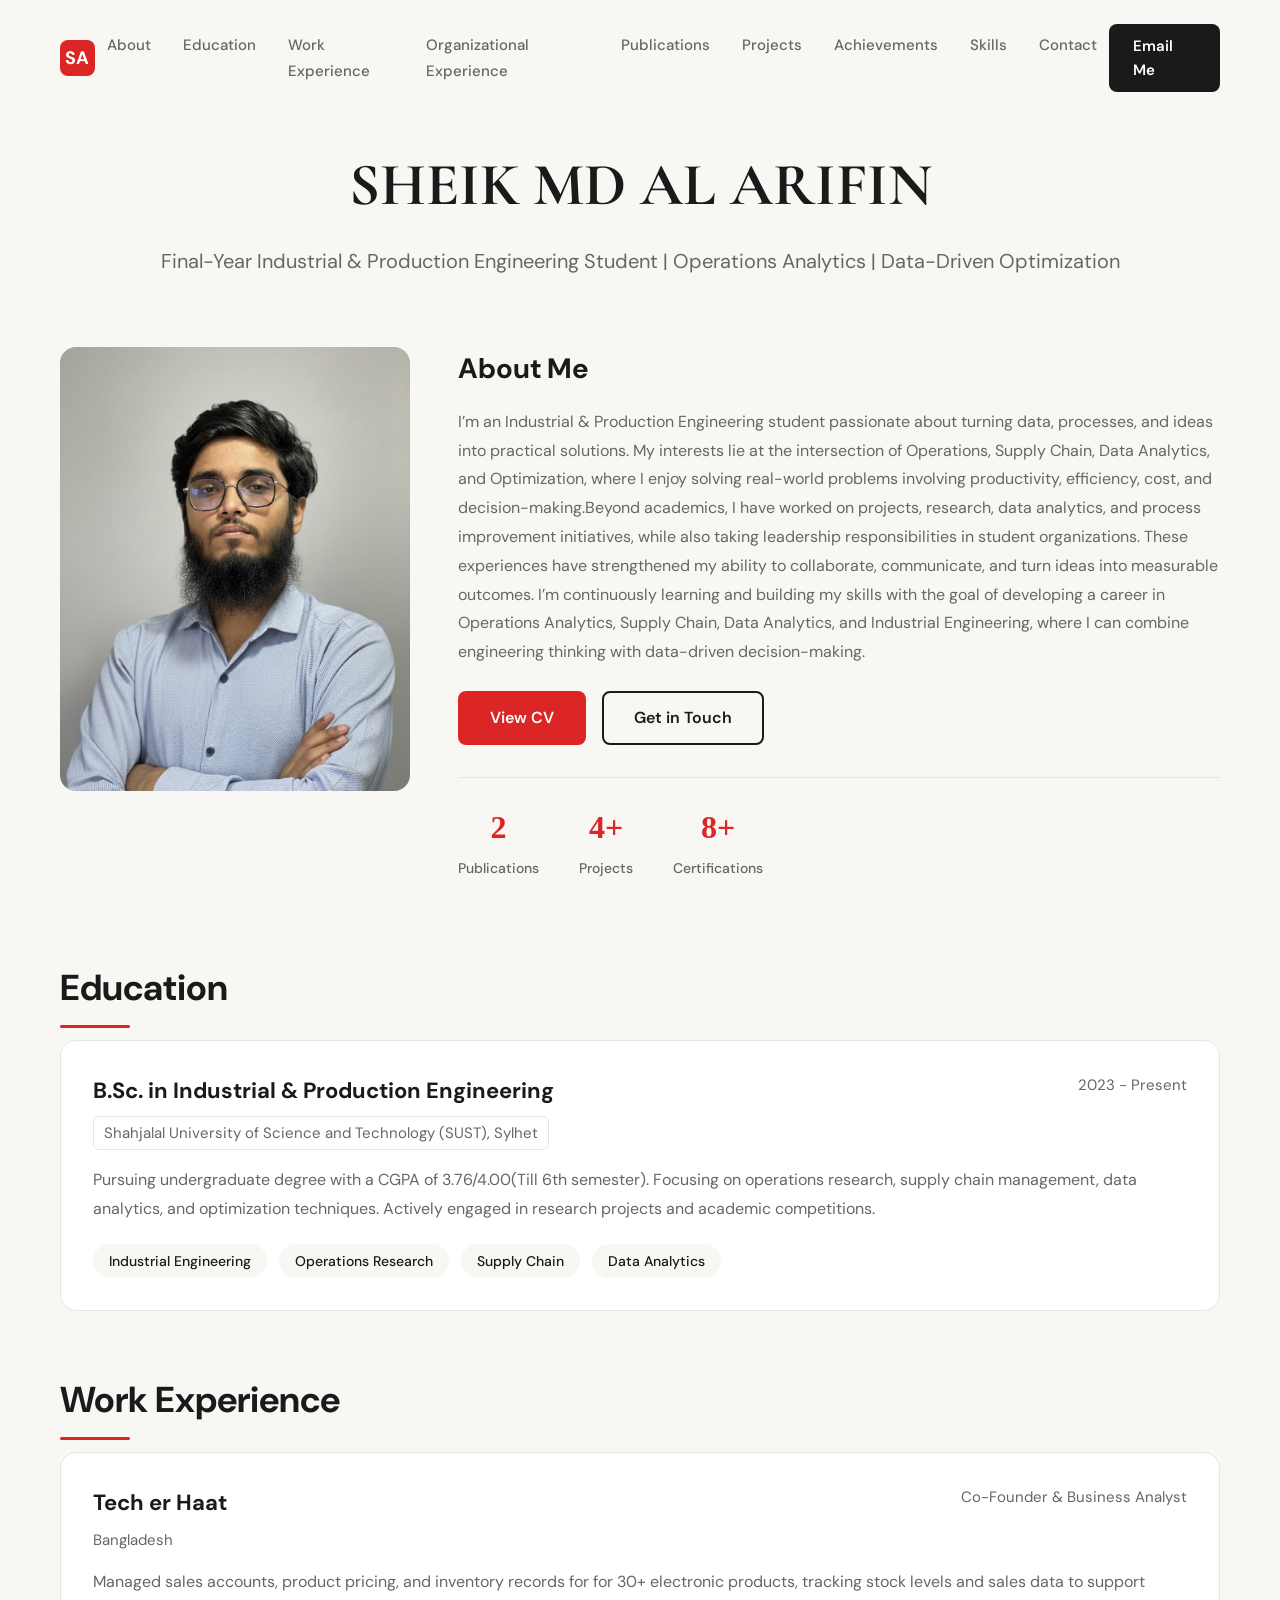
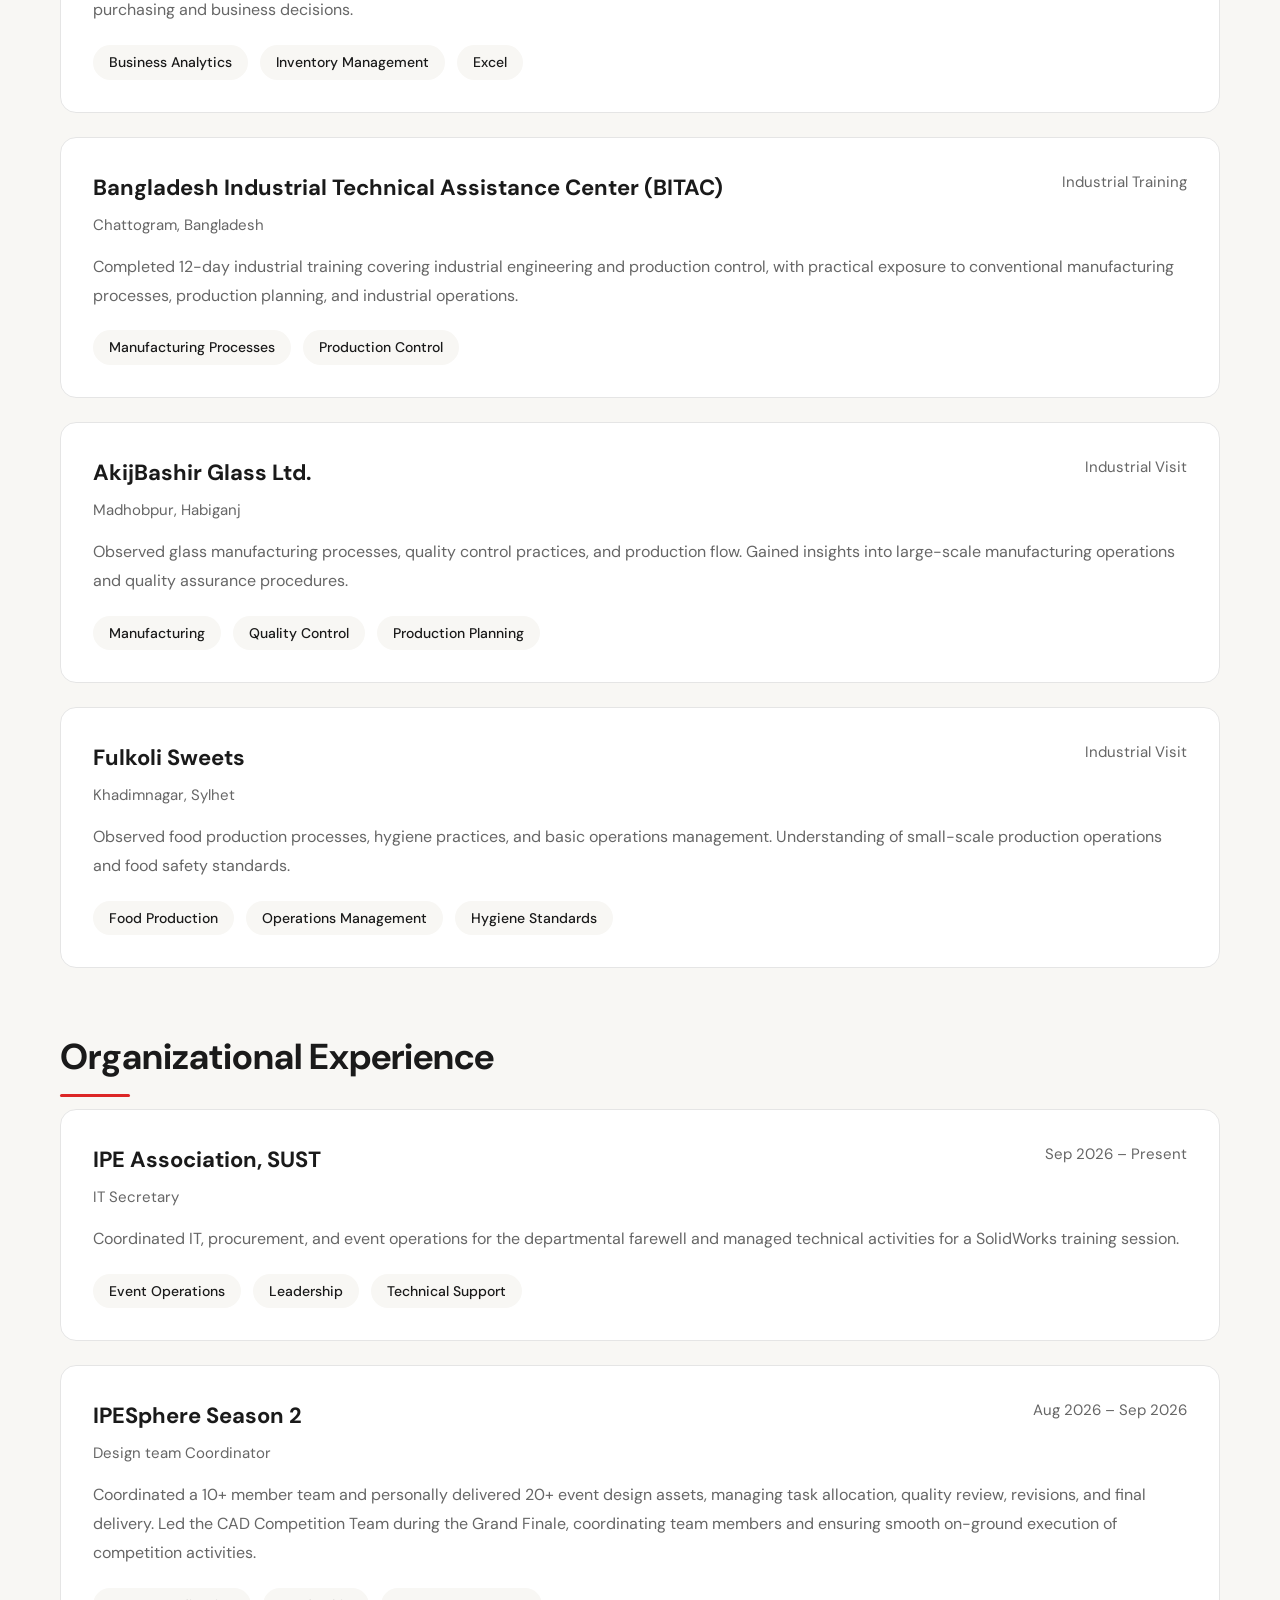
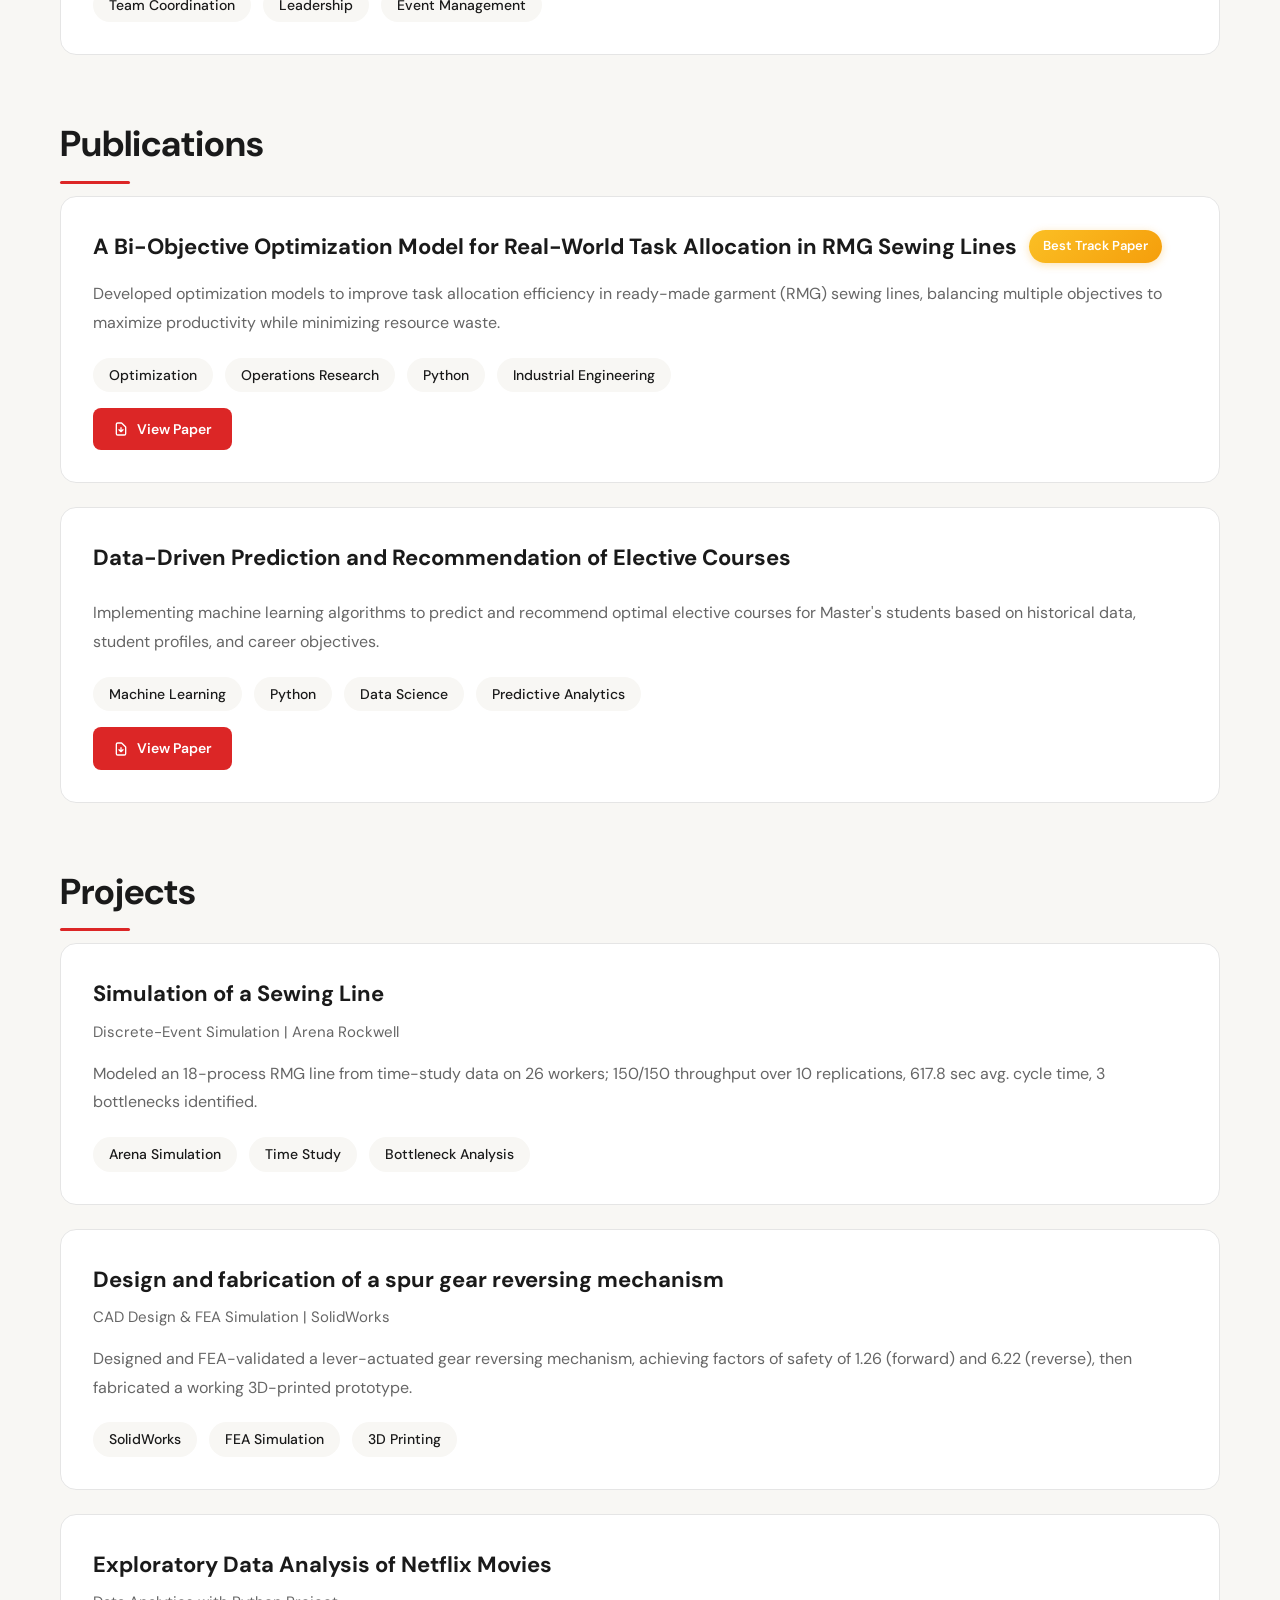
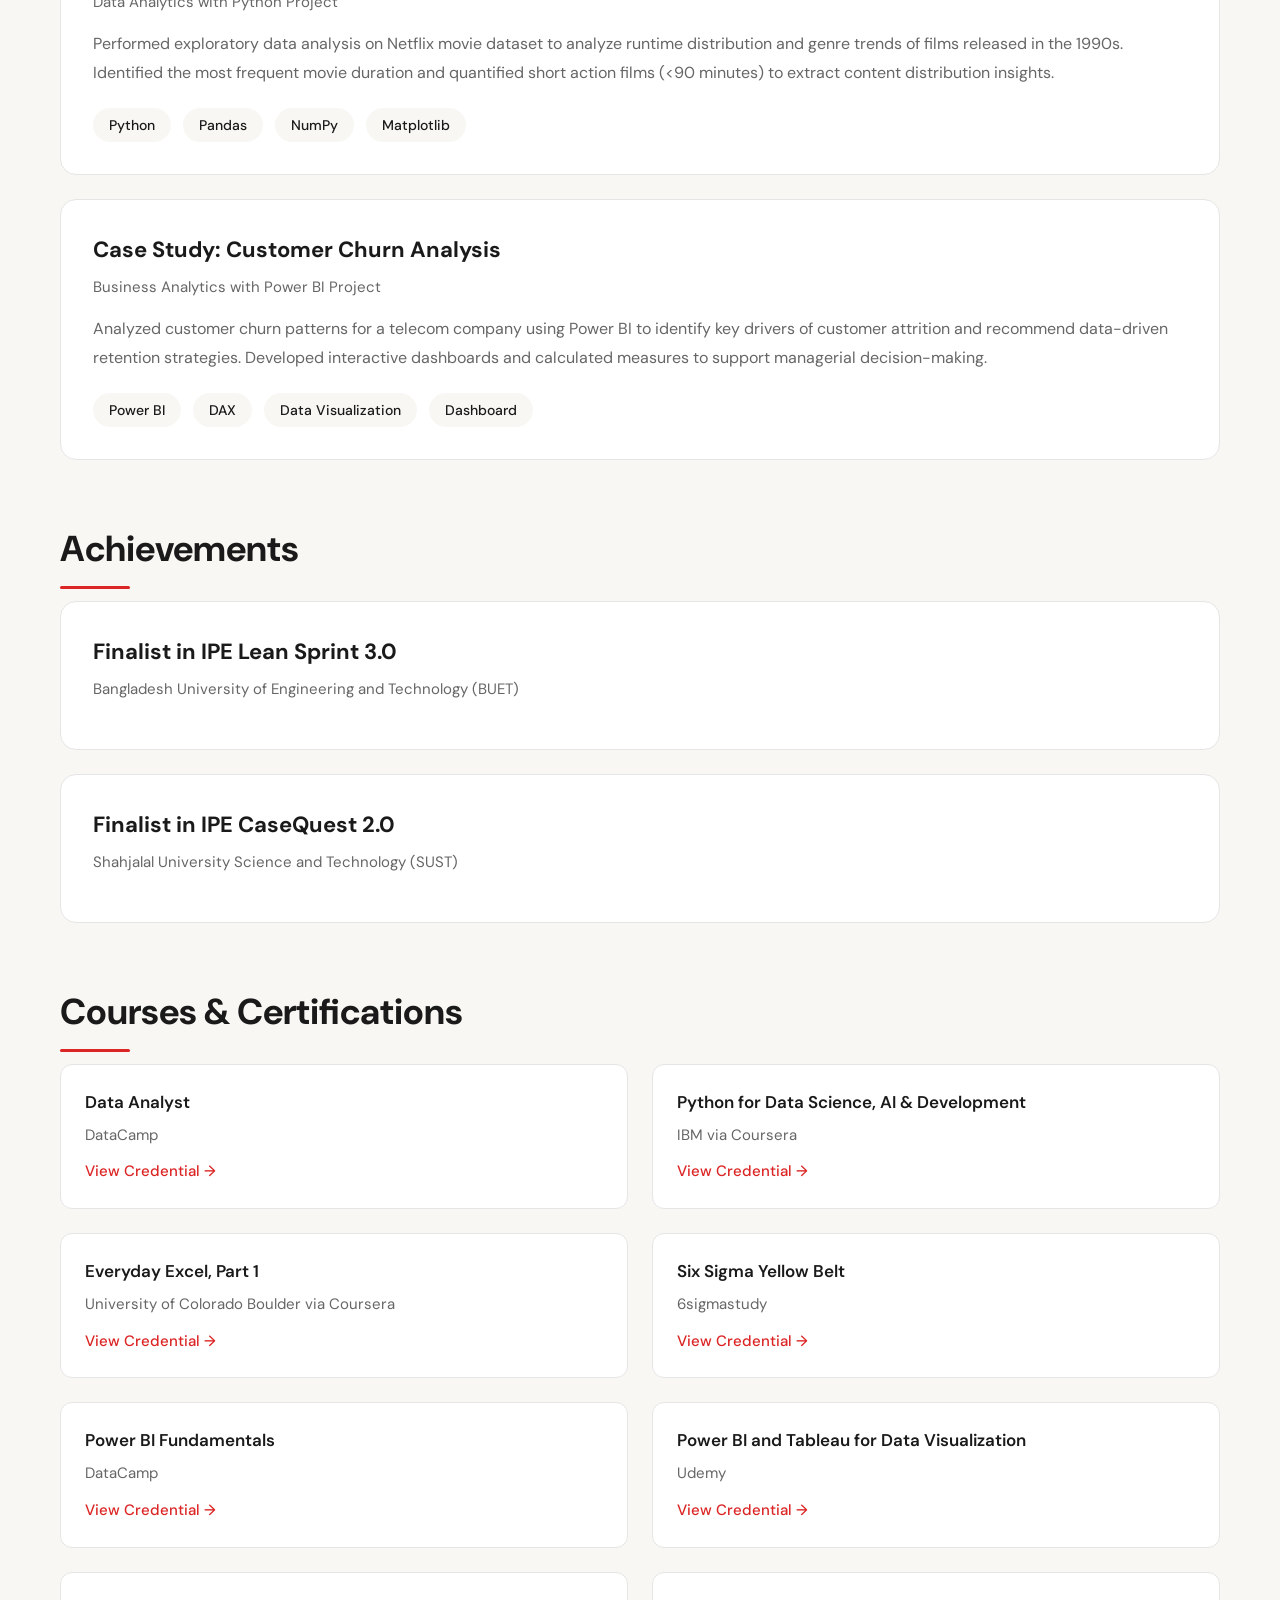
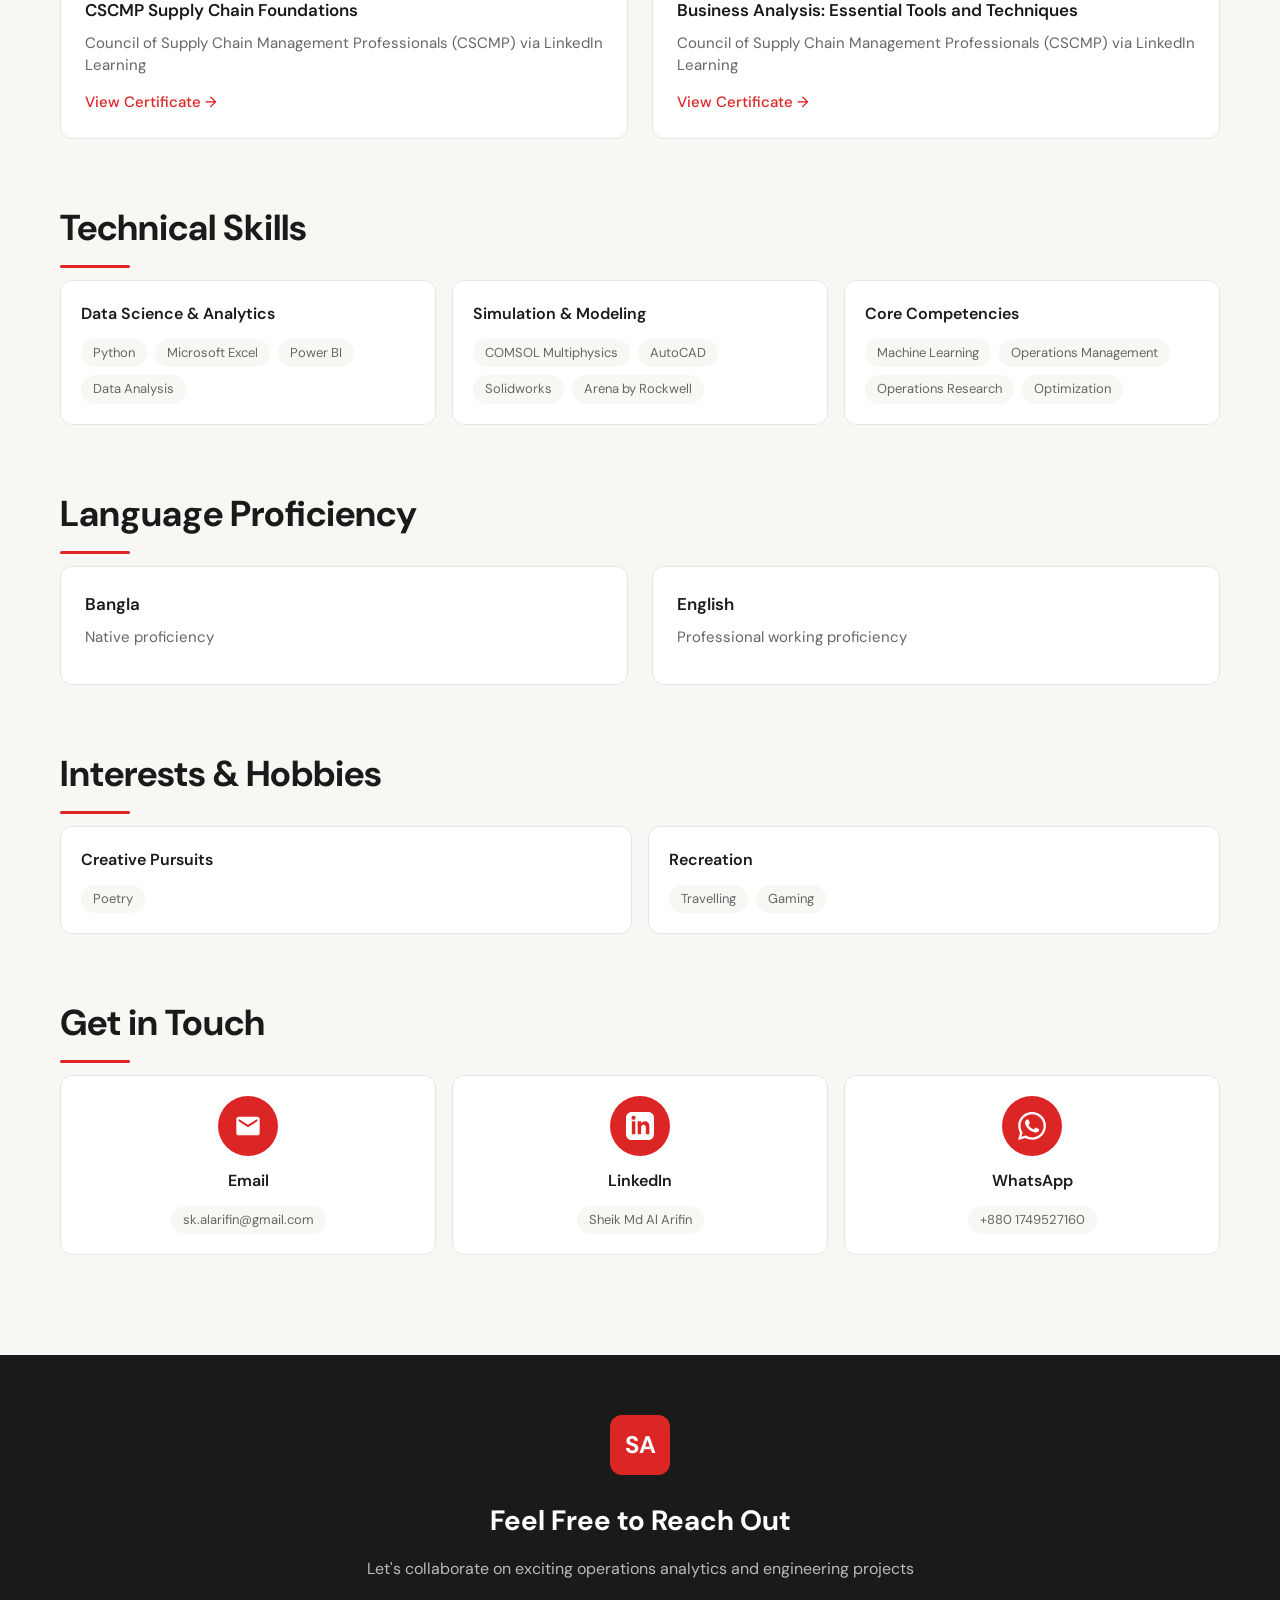
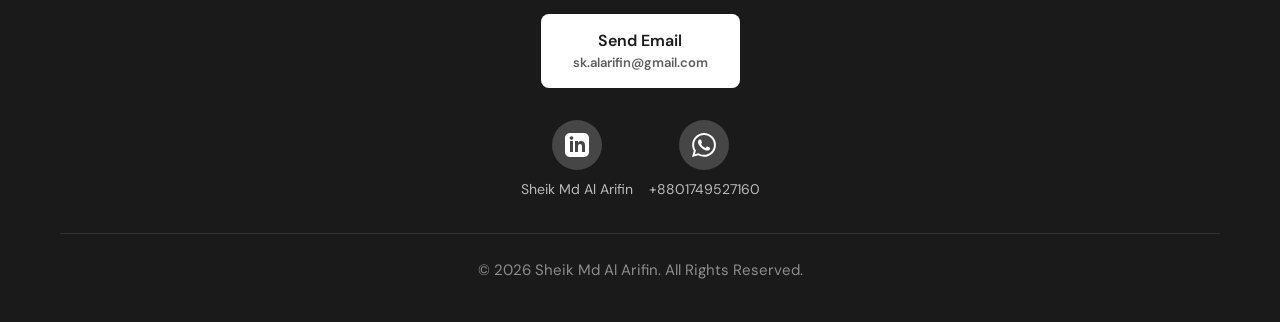
==== commit 5bace3c4: "Revise index.html with new sections and content updates Updated the index.html file by modifying nav" ====
--- a/index.html
+++ b/index.html
@@ -20,9 +20,11 @@
                 <ul class="nav-links">
                     <li><a href="#about">About</a></li>
                     <li><a href="#work">Education</a></li>
+                    <li><a href="#experience">Work Experience</a></li>
+                    <li><a href="#org_experience">Organizational Experience</a></li>
                     <li><a href="#publications">Publications</a></li>
                     <li><a href="#projects">Projects</a></li>
-                    <li><a href="#experience">Experience</a></li>
+                    <li><a href="#achievements">Achievements</a></li>
                     <li><a href="#services">Skills</a></li>
                     <li><a href="#contact">Contact</a></li>
                 </ul>
@@ -41,9 +43,11 @@
                 <ul>
                     <li><a href="#about">About</a></li>
                     <li><a href="#work">Education</a></li>
+                    <li><a href="#experience">Work Experience</a></li>
+                    <li><a href="#org_experience">Organizational Experience</a></li>
                     <li><a href="#publications">Publications</a></li>
                     <li><a href="#projects">Projects</a></li>
-                    <li><a href="#experience">Experience</a></li>
+                    <li><a href="#achievements">Achievements</a></li>
                     <li><a href="#services">Skills</a></li>
                     <li><a href="#contact">Contact</a></li>
                 </ul>
@@ -55,7 +59,7 @@
     <div class="container">
         <section class="hero">
             <h1>SHEIK MD AL ARIFIN</h1>
-            <p class="subtitle">Industrial & Production Engineering Student | Operations Analytics | Optimization</p>
+            <p class="subtitle">Final-Year Industrial & Production Engineering Student | Operations Analytics | Data-Driven Optimization</p>
         </section>
 
         <!-- Profile Section -->
@@ -65,10 +69,14 @@
             </div>
             <div class="profile-content">
                 <h2>About Me</h2>
-                <p>Industrial & Production Engineering student with interests in data analytics,
-optimization, and quantitative modeling. Experienced in Python, SQL, and Power BI
-through academic projects and certifications. Skilled in modeling systems,
-analyzing constraints, and evaluating operational improvements using data-driven methods.</p>
+                <p>I’m an Industrial & Production Engineering student passionate about turning data, processes, and ideas into practical solutions. 
+                    My interests lie at the intersection of Operations, Supply Chain, Data Analytics, and Optimization,
+                    where I enjoy solving real-world problems involving productivity, efficiency, cost, and decision-making.Beyond academics, 
+                    I have worked on projects, research, data analytics, and process improvement initiatives, 
+                    while also taking leadership responsibilities in student organizations. These experiences have strengthened my ability to collaborate, 
+                    communicate, and turn ideas into measurable outcomes.
+                    I’m continuously learning and building my skills with the goal of developing a career in Operations Analytics, 
+                    Supply Chain, Data Analytics, and Industrial Engineering, where I can combine engineering thinking with data-driven decision-making.</p>
                 
                 <div style="display: flex; gap: 16px; margin-bottom: 24px; flex-wrap: wrap;">
                     <a href="assets/documents/arifin_cv.pdf" class="btn-download-cv" target="_blank">View CV</a>
@@ -82,11 +90,11 @@
                         <div class="stat-label">Publications</div>
                     </div>
                     <div class="stat-item">
-                        <div class="stat-number" data-target="2">2+</div>
+                        <div class="stat-number" data-target="4">4+</div>
                         <div class="stat-label">Projects</div>
                     </div>
                     <div class="stat-item">
-                        <div class="stat-number" data-target="5">5+</div>
+                        <div class="stat-number" data-target="8">8+</div>
                         <div class="stat-label">Certifications</div>
                     </div>
                 </div>
@@ -112,7 +120,7 @@
                     </div>
                     <div class="date">2023 - Present</div>
                 </div>
-                <p>Pursuing undergraduate degree with a CGPA of 3.73/4.00(Till 6th semester). Focusing on operations research, supply chain management, data analytics, and optimization techniques. Actively engaged in research projects and academic competitions.</p>
+                <p>Pursuing undergraduate degree with a CGPA of 3.76/4.00(Till 6th semester). Focusing on operations research, supply chain management, data analytics, and optimization techniques. Actively engaged in research projects and academic competitions.</p>
                 <div class="skills">
                     <span class="skill-tag">Industrial Engineering</span>
                     <span class="skill-tag">Operations Research</span>
@@ -121,6 +129,113 @@
                 </div>
             </div>
 
+        </section>
+        <!-- Industrial Training / Experience -->
+        <section id="experience">
+            <h2>Work Experience</h2>
+            <div class="experience-item">
+                <div class="experience-header">
+                    <div>
+                        <h3>Tech er Haat</h3>
+                        <div class="company">Bangladesh</div>
+                    </div>
+                    <div class="date">Co-Founder & Business Analyst</div>
+                </div>
+                <p>Managed sales accounts, product pricing, and inventory records for for 30+ electronic products, tracking 
+                stock levels and sales data to support purchasing and business decisions.</p>
+                <div class="skills">
+                    <span class="skill-tag">Business Analytics</span>
+                    <span class="skill-tag">Inventory Management</span>
+                    <span class="skill-tag">Excel</span>
+                </div>
+            </div>
+            <div class="experience-item">
+                <div class="experience-header">
+                    <div>
+                        <h3>Bangladesh Industrial Technical Assistance Center (BITAC)</h3>
+                        <div class="company">Chattogram, Bangladesh</div>
+                    </div>
+                    <div class="date">Industrial Training</div>
+                </div>
+                <p>Completed 12-day industrial training covering industrial engineering and production control, with practical 
+                exposure to conventional manufacturing processes, production planning, and 
+                industrial operations.</p>
+                <div class="skills">
+                    <span class="skill-tag">Manufacturing Processes</span>
+                    <span class="skill-tag">Production Control</span>
+                </div>
+            </div>
+            
+            <div class="experience-item">
+                <div class="experience-header">
+                    <div>
+                        <h3>AkijBashir Glass Ltd.</h3>
+                        <div class="company">Madhobpur, Habiganj</div>
+                    </div>
+                    <div class="date">Industrial Visit</div>
+                </div>
+                <p>Observed glass manufacturing processes, quality control practices, and production flow. Gained insights into large-scale manufacturing operations and quality assurance procedures.</p>
+                <div class="skills">
+                    <span class="skill-tag">Manufacturing</span>
+                    <span class="skill-tag">Quality Control</span>
+                    <span class="skill-tag">Production Planning</span>
+                </div>
+            </div>
+
+            <div class="experience-item">
+                <div class="experience-header">
+                    <div>
+                        <h3>Fulkoli Sweets</h3>
+                        <div class="company">Khadimnagar, Sylhet</div>
+                    </div>
+                    <div class="date">Industrial Visit</div>
+                </div>
+                <p>Observed food production processes, hygiene practices, and basic operations management. Understanding of small-scale production operations and food safety standards.</p>
+                <div class="skills">
+                    <span class="skill-tag">Food Production</span>
+                    <span class="skill-tag">Operations Management</span>
+                    <span class="skill-tag">Hygiene Standards</span>
+                </div>
+            </div>
+        </section>
+        <!-- Org. Experience -->
+         <section id="org_experience">
+            <h2>Organizational Experience</h2>
+            <div class="experience-item">
+                <div class="experience-header">
+                    <div>
+                        <h3>IPE Association, SUST</h3>
+                        <div class="company">IT Secretary</div>
+                    </div>
+                    <div class="date">Sep 2026 – Present</div>
+                </div>
+                <p>Coordinated IT, procurement, and event operations for the departmental farewell and managed technical 
+activities for a SolidWorks training session.</p>
+                <div class="skills">
+                    <span class="skill-tag">Event Operations</span>
+                    <span class="skill-tag">Leadership</span>
+                    <span class="skill-tag">Technical Support</span>
+                </div>
+            </div>
+            <div class="experience-item">
+                <div class="experience-header">
+                    <div>
+                        <h3>IPESphere Season 2</h3>
+                        <div class="company">Design team Coordinator </div>
+                    </div>
+                    <div class="date">Aug 2026 – Sep 2026 </div>
+                </div>
+                <p>Coordinated a 10+ member team and personally delivered 20+ event design assets, managing task 
+allocation, quality review, revisions, and final delivery. 
+Led the CAD Competition Team during the Grand Finale, coordinating team members and ensuring 
+smooth on-ground execution of competition activities. </p>
+                <div class="skills">
+                    <span class="skill-tag">Team Coordination</span>
+                    <span class="skill-tag">Leadership</span>
+                    <span class="skill-tag">Event Management</span>
+                </div>
+            </div>
+            
         </section>
 
         <!-- Research Papers / Publications -->
@@ -147,7 +262,7 @@
                     <span class="skill-tag">Python</span>
                     <span class="skill-tag">Industrial Engineering</span>
                 </div>
-                <a href="paper-bi-objective.pdf" target="_blank" class="btn-view-paper">
+                <a href="https://doi.org/10.46254/BA08.20250363" target="_blank" class="btn-view-paper">
                     <svg xmlns="http://www.w3.org/2000/svg" fill="none" viewBox="0 0 24 24" stroke="currentColor">
                         <path stroke-linecap="round" stroke-linejoin="round" stroke-width="2" d="M12 10v6m0 0l-3-3m3 3l3-3m2 8H7a2 2 0 01-2-2V5a2 2 0 012-2h5.586a1 1 0 01.707.293l5.414 5.414a1 1 0 01.293.707V19a2 2 0 01-2 2z" />
                     </svg>
@@ -169,7 +284,7 @@
                     <span class="skill-tag">Data Science</span>
                     <span class="skill-tag">Predictive Analytics</span>
                 </div>
-                <a href="paper-elective-courses.pdf" target="_blank" class="btn-view-paper">
+                <a href="https://doi.org/10.46254/BA08.20250209" target="_blank" class="btn-view-paper">
                     <svg xmlns="http://www.w3.org/2000/svg" fill="none" viewBox="0 0 24 24" stroke="currentColor">
                         <path stroke-linecap="round" stroke-linejoin="round" stroke-width="2" d="M12 10v6m0 0l-3-3m3 3l3-3m2 8H7a2 2 0 01-2-2V5a2 2 0 012-2h5.586a1 1 0 01.707.293l5.414 5.414a1 1 0 01.293.707V19a2 2 0 01-2 2z" />
                     </svg>
@@ -181,8 +296,38 @@
         <!-- Projects Section -->
         <section id="projects">
             <h2>Projects</h2>
-           
-            
+            <div class="experience-item">
+                <div class="experience-header">
+                    <div>
+                        <h3>Simulation of a Sewing Line</h3>
+                        <div class="company">Discrete-Event Simulation | Arena Rockwell </div>
+                    </div>
+                 
+                </div>
+                <p>Modeled an 18-process RMG line from time-study data on 26 workers; 150/150 throughput over 10 
+                    replications, 617.8 sec avg. cycle time, 3 bottlenecks identified. </p>
+                <div class="skills">
+                    <span class="skill-tag">Arena Simulation</span>
+                    <span class="skill-tag">Time Study</span>
+                    <span class="skill-tag">Bottleneck Analysis</span>
+                </div>
+            </div>
+             <div class="experience-item">
+                <div class="experience-header">
+                    <div>
+                        <h3>Design and fabrication of a spur gear reversing mechanism</h3>
+                        <div class="company">CAD Design & FEA Simulation | SolidWorks</div>
+                    </div>
+                 
+                </div>
+                <p>Designed and FEA-validated a lever-actuated gear reversing mechanism, achieving factors of safety of 
+                    1.26 (forward) and 6.22 (reverse), then fabricated a working 3D-printed prototype. </p>
+                <div class="skills">
+                    <span class="skill-tag">SolidWorks</span>
+                    <span class="skill-tag">FEA Simulation</span>
+                    <span class="skill-tag">3D Printing</span>
+                </div>
+            </div>
             <div class="experience-item">
                 <div class="experience-header">
                     <div>
@@ -218,50 +363,9 @@
             </div>
 
         </section>
-
-        <!-- Industrial Training / Experience -->
-        <section id="experience">
-            <h2>Experience</h2>
-        
-            
-            <div class="experience-item">
-                <div class="experience-header">
-                    <div>
-                        <h3>AkijBashir Glass Ltd.</h3>
-                        <div class="company">Madhobpur, Habiganj</div>
-                    </div>
-                    <div class="date">Industrial Visit</div>
-                </div>
-                <p>Observed glass manufacturing processes, quality control practices, and production flow. Gained insights into large-scale manufacturing operations and quality assurance procedures.</p>
-                <div class="skills">
-                    <span class="skill-tag">Manufacturing</span>
-                    <span class="skill-tag">Quality Control</span>
-                    <span class="skill-tag">Production Planning</span>
-                </div>
-            </div>
-
-            <div class="experience-item">
-                <div class="experience-header">
-                    <div>
-                        <h3>Fulkoli Sweets</h3>
-                        <div class="company">Khadimnagar, Sylhet</div>
-                    </div>
-                    <div class="date">Industrial Visit</div>
-                </div>
-                <p>Observed food production processes, hygiene practices, and basic operations management. Understanding of small-scale production operations and food safety standards.</p>
-                <div class="skills">
-                    <span class="skill-tag">Food Production</span>
-                    <span class="skill-tag">Operations Management</span>
-                    <span class="skill-tag">Hygiene Standards</span>
-                </div>
-            </div>
-        </section>
-
         <!-- Achievements -->
-        <section>
+        <section id = "achievements">
             <h2>Achievements</h2>
-           
-            
             <div class="experience-item">
                 <div class="experience-header">
                     <div>
@@ -269,11 +373,13 @@
                         <div class="company">Bangladesh University of Engineering and Technology (BUET)</div>
                     </div>
                 </div>
-                <p>Competed among top teams in lean manufacturing and process optimization challenge, demonstrating strong analytical and problem-solving capabilities.</p>
-                <div class="skills">
-                    <span class="skill-tag">Lean Manufacturing</span>
-                    
-                    <span class="skill-tag">Team Collaboration</span>
+            </div>
+            <div class="experience-item">
+                <div class="experience-header">
+                    <div>
+                        <h3>Finalist in IPE CaseQuest 2.0</h3>
+                        <div class="company">Shahjalal University Science and Technology (SUST)</div>
+                    </div>
                 </div>
             </div>
         </section>
@@ -287,9 +393,9 @@
                 
 
                 <div class="cert-card">
-                    <h4>Python Data Associate</h4>
+                    <h4>Data Analyst</h4>
                     <div class="org">DataCamp</div>
-                    <a href="https://www.datacamp.com/certificate/PDA0017750789971" target="_blank" class="cert-link">View Credential →</a>
+                    <a href="https://www.datacamp.com/certificate/DA0026830555227" target="_blank" class="cert-link">View Credential →</a>
                 </div>
 
                 <div class="cert-card">
@@ -297,6 +403,16 @@
                     <div class="org">IBM via Coursera</div>
                     <a href="https://coursera.org/verify/1K0GI7HQFBWJ" target="_blank" class="cert-link">View Credential →</a>
                 </div>
+                <div class="cert-card">
+                    <h4>Everyday Excel, Part 1</h4>
+                    <div class="org">University of Colorado Boulder via Coursera</div>
+                    <a href="https://www.coursera.org/account/accomplishments/verify/VNE6KMBI225U" target="_blank" class="cert-link">View Credential →</a>
+                </div>
+                <div class="cert-card">
+                    <h4>Six Sigma Yellow Belt</h4>
+                    <div class="org">6sigmastudy</div>
+                    <a href="assets\documents\SixSigmaYellowBelt-SheikMdAlArifin-1172807.pdf" target="_blank" class="cert-link">View Credential →</a>
+                </div>
 
                 <div class="cert-card">
                     <h4>Power BI Fundamentals</h4>
@@ -320,11 +436,7 @@
                     <a href="assets/documents/CertificateOfCompletion_Business Analysis Essential Tools and Techniques 2021.pdf#toolbar=0" target="_blank" class="cert-link">View Certificate →</a>
                 </div>
 
-                <div class="cert-card">
-                    <h4>Everyday Excel, Part 1</h4>
-                    <div class="org">University of Colorado Boulder via Coursera</div>
-                    <a href="YOUR_COURSERA_EXCEL_CERTIFICATE_URL_HERE" target="_blank" class="cert-link">View Credential →</a>
-                </div>
+                
 
             </div>
         </section>
@@ -350,18 +462,10 @@
                     <div class="skill-list">
                         <span class="skill-badge">COMSOL Multiphysics</span>
                         <span class="skill-badge">AutoCAD</span>
-                    </div>
-                </div>
-
-                <div class="skill-category">
-                    <h4>General Software</h4>
-                    <div class="skill-list">
-                        <span class="skill-badge">Microsoft Word</span>
-                        <span class="skill-badge">Microsoft PowerPoint</span>
-                        <span class="skill-badge">MS Office Suite</span>
-                    </div>
-                </div>
-
+                        <span class="skill-badge">Solidworks</span>
+                        <span class="skill-badge">Arena by Rockwell</span>
+                    </div>
+                </div>
                 <div class="skill-category">
                     <h4>Core Competencies</h4>
                     <div class="skill-list">
@@ -395,8 +499,6 @@
         <!-- Interests -->
         <section>
             <h2>Interests & Hobbies</h2>
-            
-            
             <div class="skills-grid">
                 <div class="skill-category">
                     <h4>Creative Pursuits</h4>
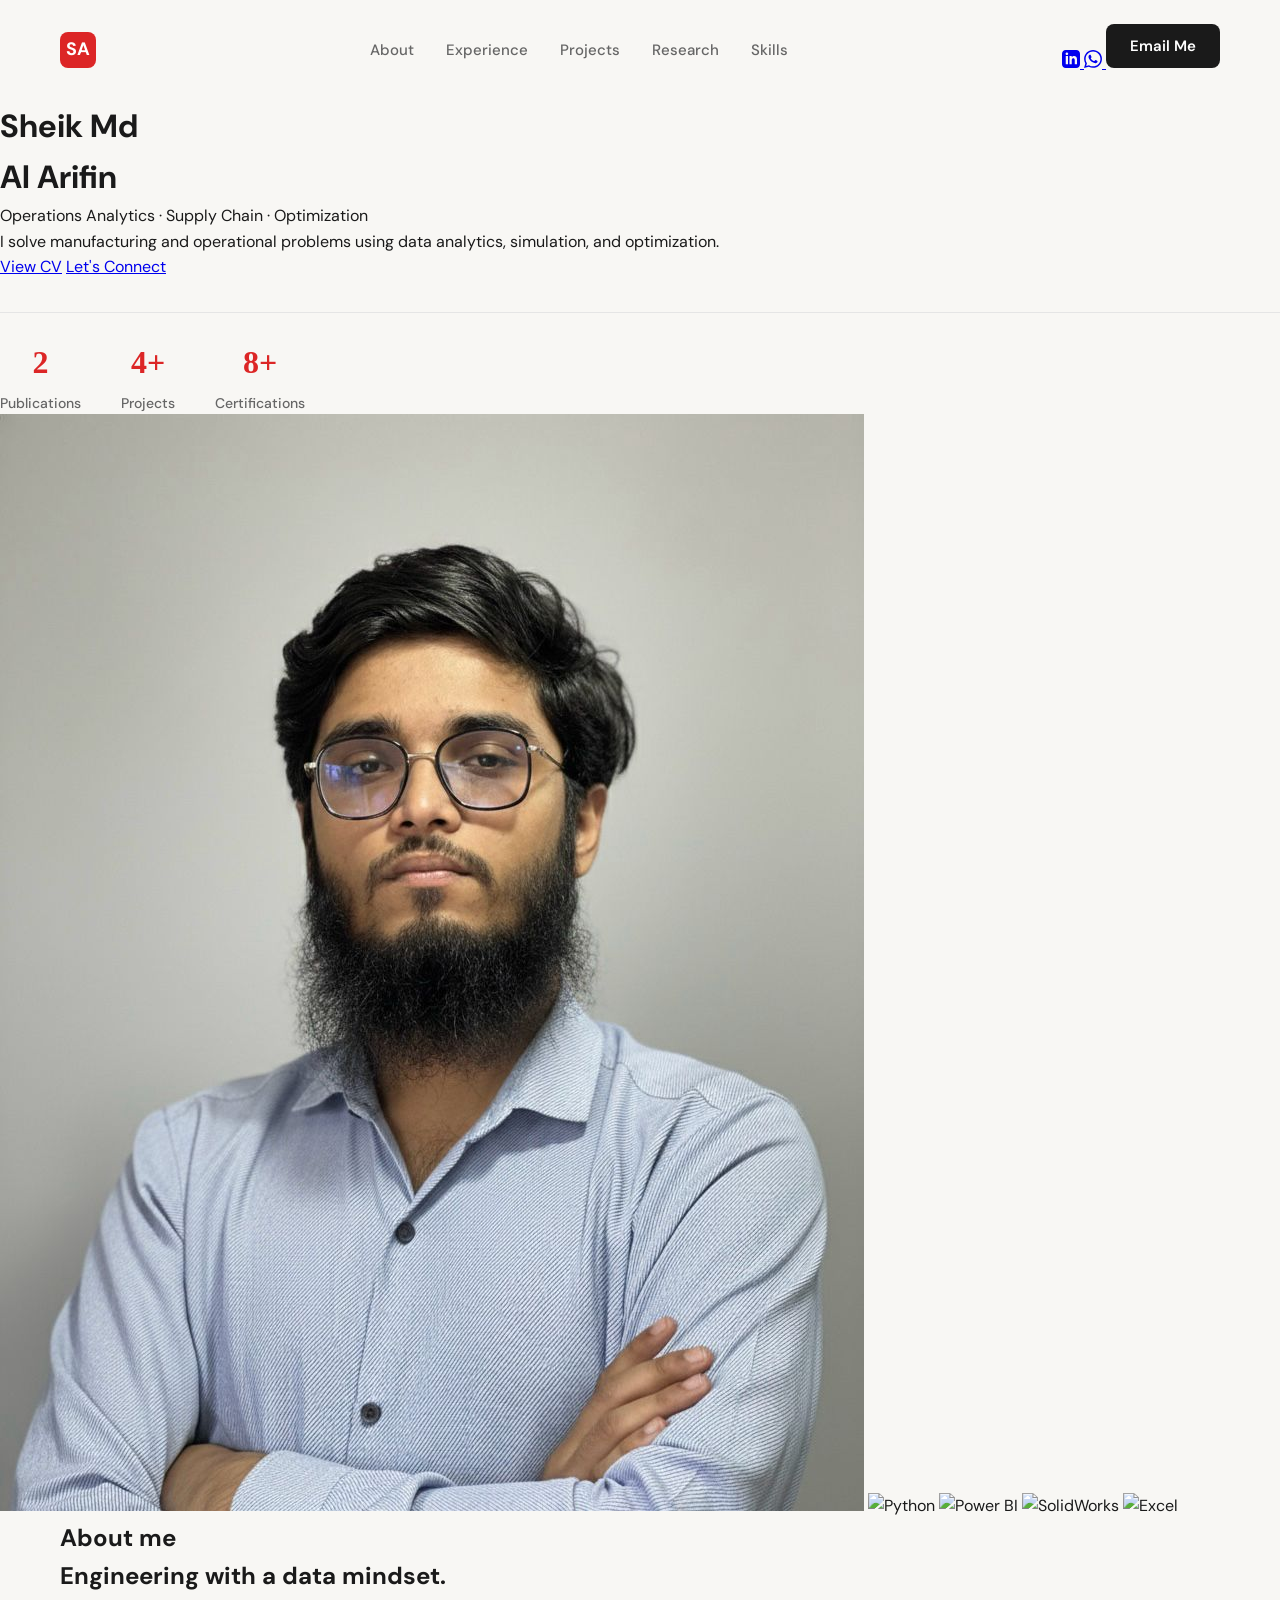
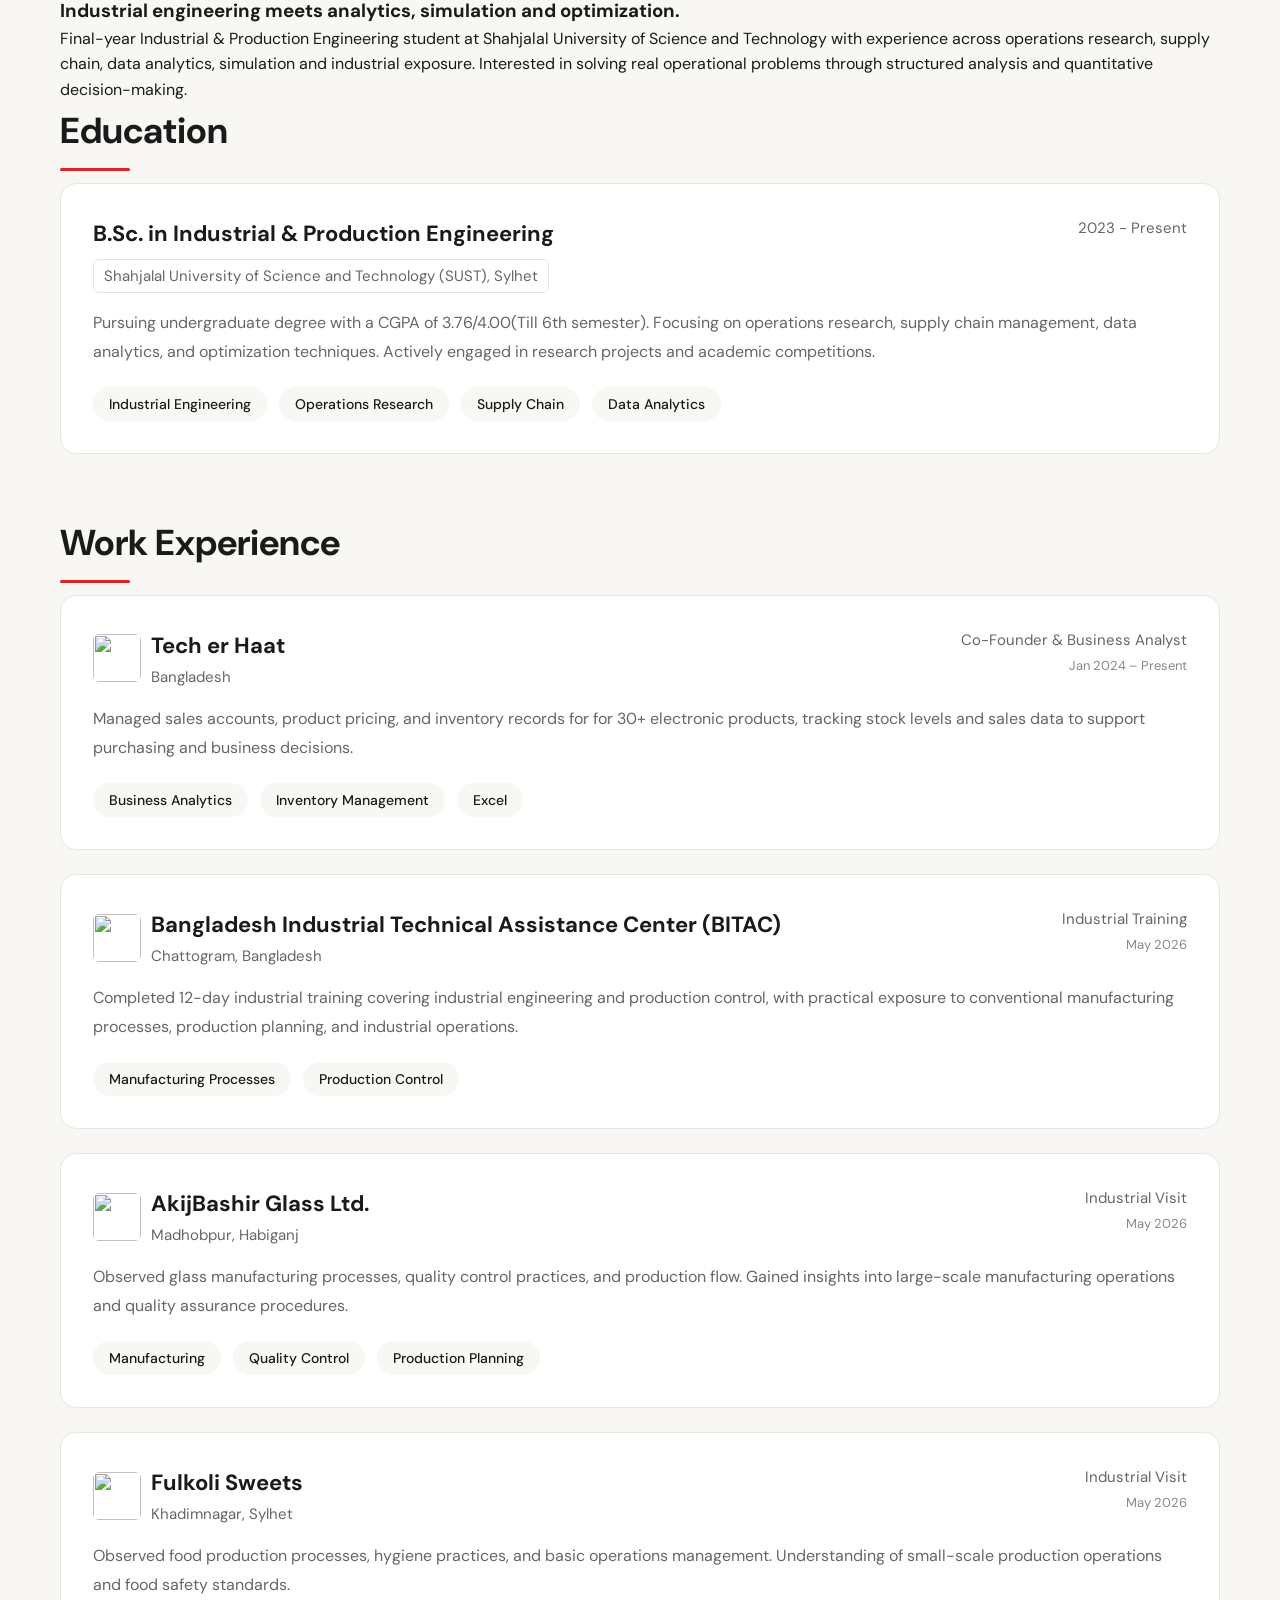
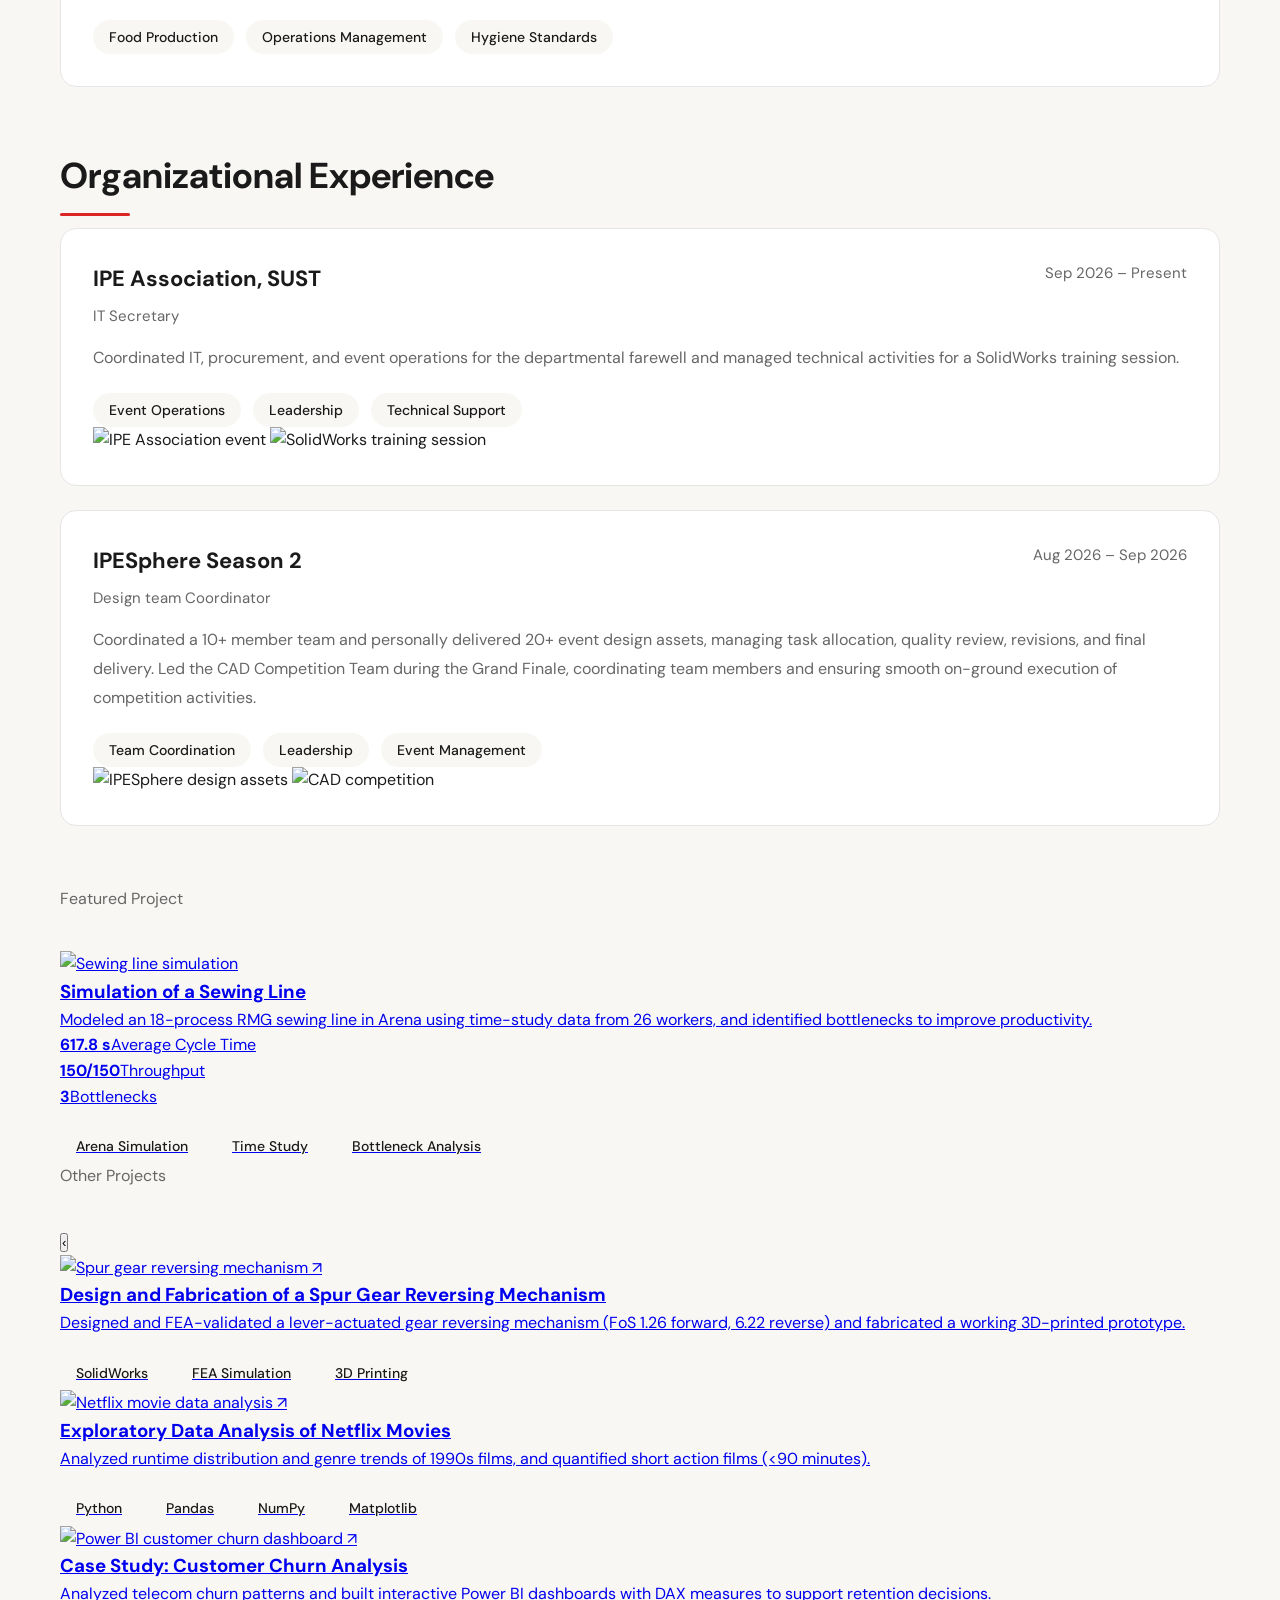
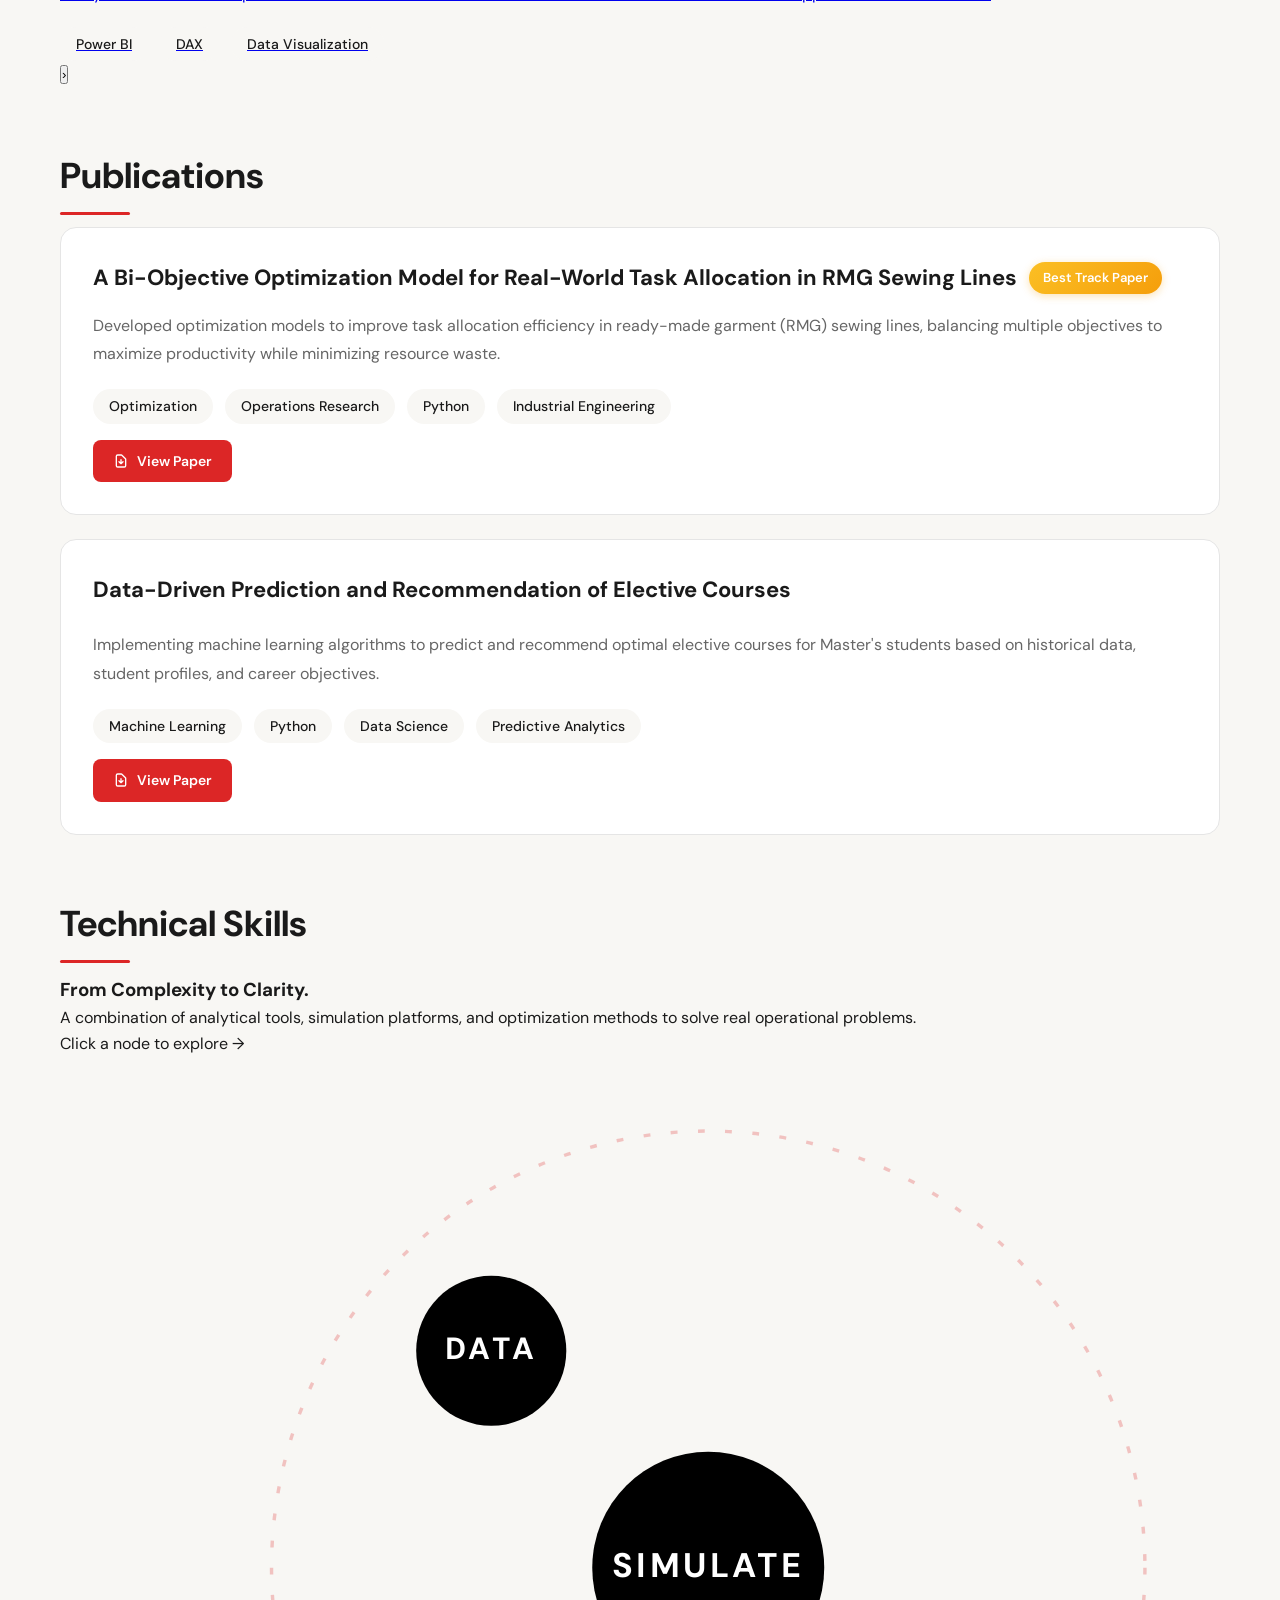
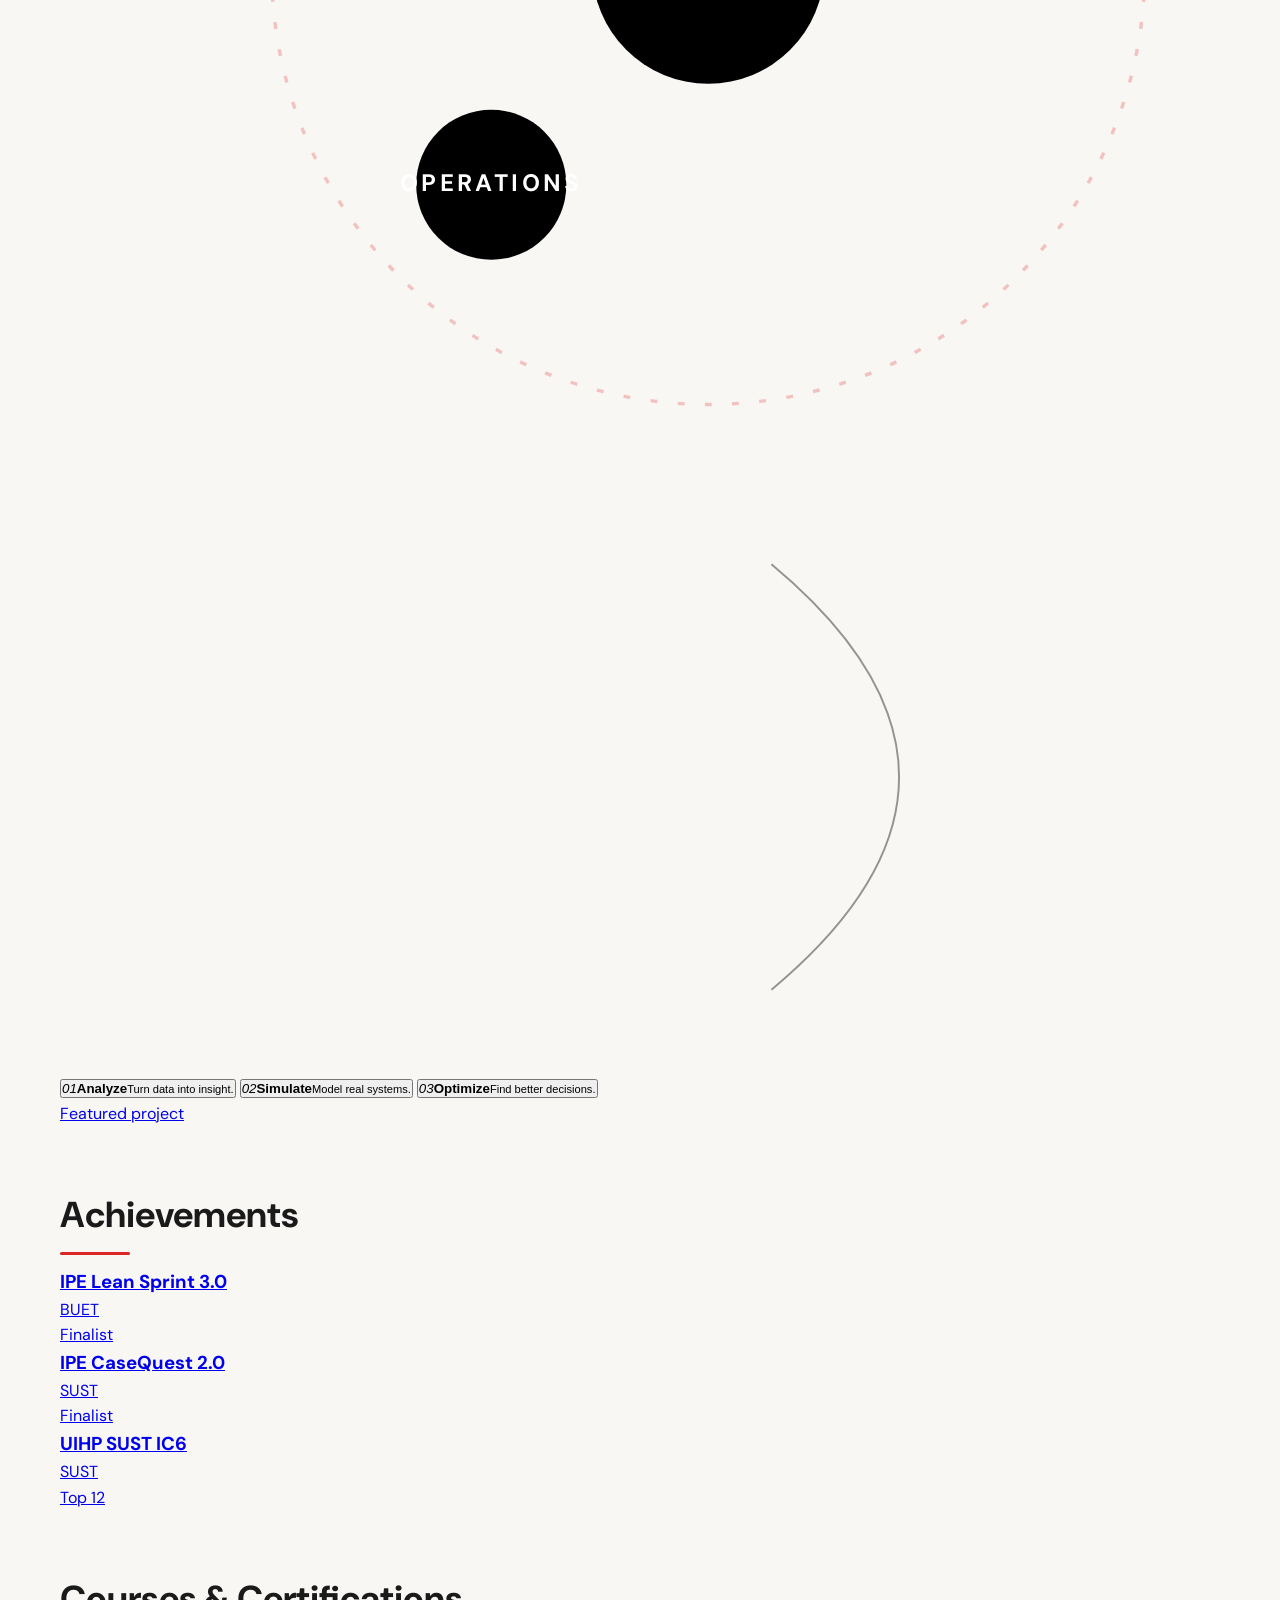
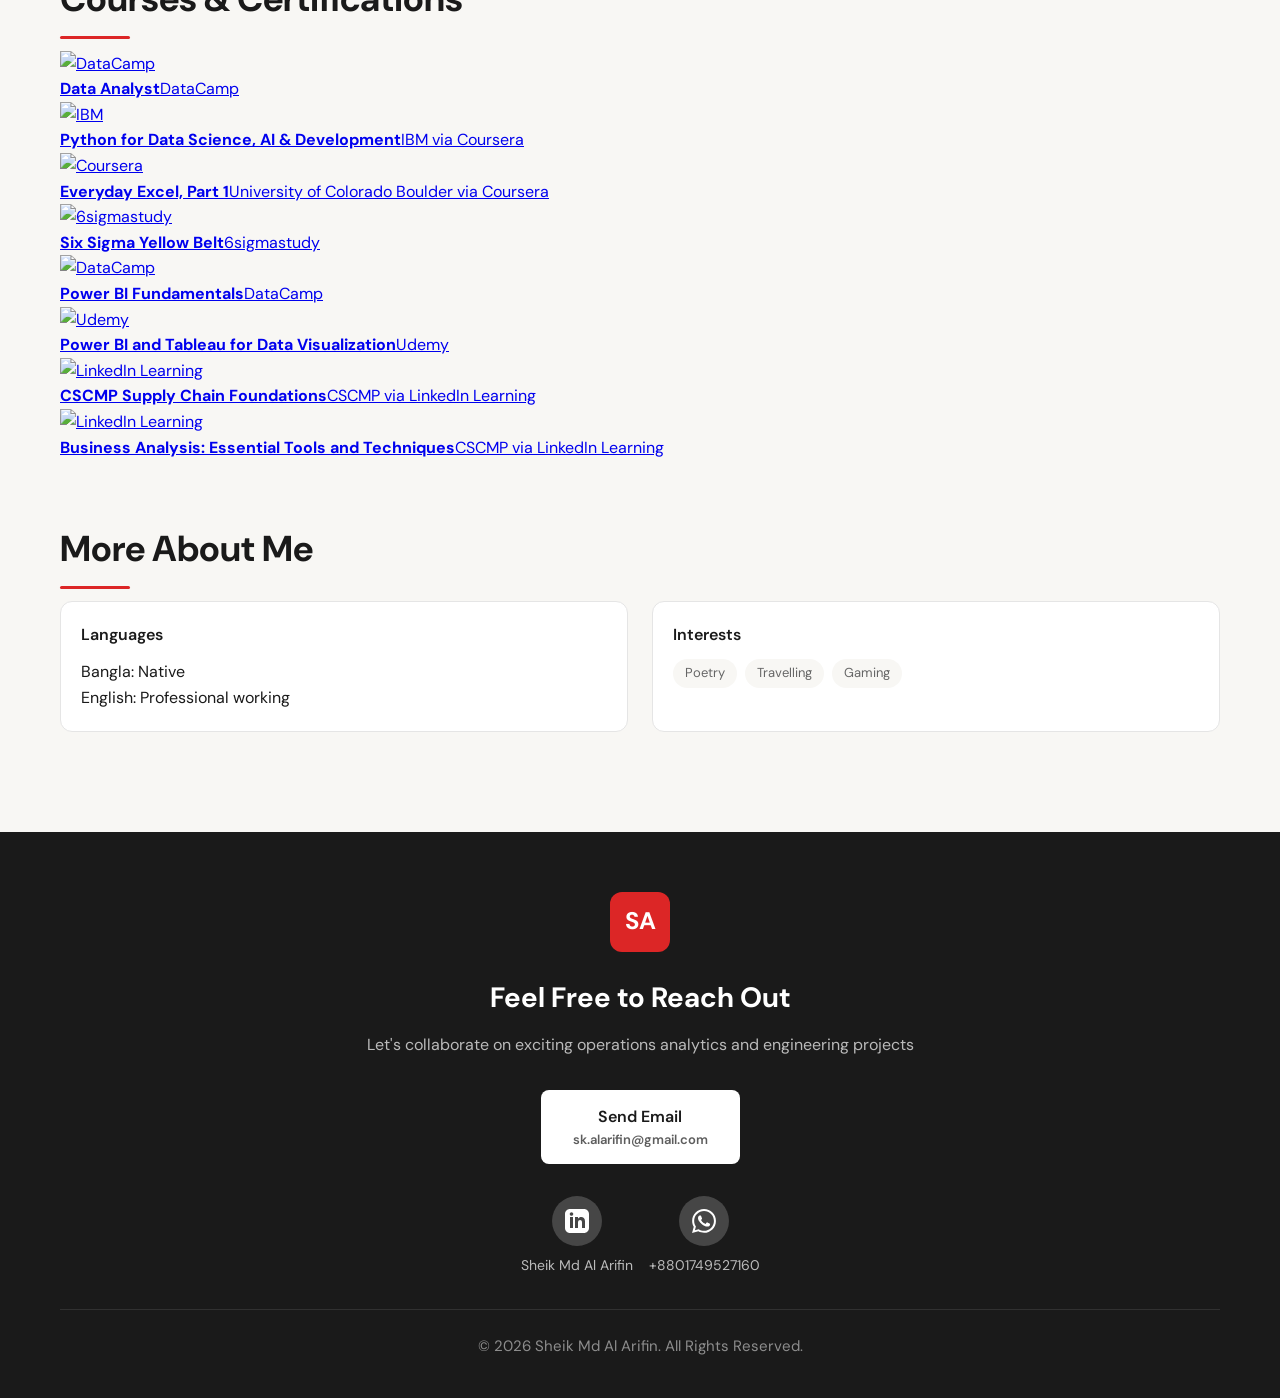
==== commit 976852b3: "Update index.html" ====
--- a/index.html
+++ b/index.html
@@ -17,20 +17,25 @@
         <div class="container">
             <div class="nav-content">
                 <div class="logo">SA</div>
+
                 <ul class="nav-links">
                     <li><a href="#about">About</a></li>
-                    <li><a href="#work">Education</a></li>
-                    <li><a href="#experience">Work Experience</a></li>
-                    <li><a href="#org_experience">Organizational Experience</a></li>
-                    <li><a href="#publications">Publications</a></li>
+                    <li><a href="#experience">Experience</a></li>
                     <li><a href="#projects">Projects</a></li>
-                    <li><a href="#achievements">Achievements</a></li>
+                    <li><a href="#publications">Research</a></li>
                     <li><a href="#services">Skills</a></li>
-                    <li><a href="#contact">Contact</a></li>
                 </ul>
-                <a href="mailto:sk.alarifin@gmail.com" class="btn-contact">Email Me</a>
-                
-                <!-- Hamburger Menu Icon (Mobile Only) -->
+
+                <div class="nav-right">
+                    <a href="https://www.linkedin.com/in/sheik-md-al-arifin-21a84b252" target="_blank" class="nav-icon" aria-label="LinkedIn">
+                        <svg xmlns="http://www.w3.org/2000/svg" width="18" height="18" viewBox="0 0 24 24" fill="currentColor"><path d="M19 0h-14c-2.761 0-5 2.239-5 5v14c0 2.761 2.239 5 5 5h14c2.762 0 5-2.239 5-5v-14c0-2.761-2.238-5-5-5zm-11 19h-3v-11h3v11zm-1.5-12.268c-.966 0-1.75-.79-1.75-1.764s.784-1.764 1.75-1.764 1.75.79 1.75 1.764-.783 1.764-1.75 1.764zm13.5 12.268h-3v-5.604c0-3.368-4-3.113-4 0v5.604h-3v-11h3v1.765c1.396-2.586 7-2.777 7 2.476v6.759z"/></svg>
+                    </a>
+                    <a href="https://wa.me/8801749527160" target="_blank" class="nav-icon" aria-label="WhatsApp">
+                        <svg xmlns="http://www.w3.org/2000/svg" width="18" height="18" viewBox="0 0 24 24" fill="currentColor"><path d="M.057 24l1.687-6.163c-1.041-1.804-1.588-3.849-1.587-5.946.003-6.556 5.338-11.891 11.893-11.891 3.181.001 6.167 1.24 8.413 3.488 2.245 2.248 3.481 5.236 3.48 8.414-.003 6.557-5.338 11.892-11.893 11.892-1.99-.001-3.951-.5-5.688-1.448l-6.305 1.654zm6.597-3.807c1.676.995 3.276 1.591 5.392 1.592 5.448 0 9.886-4.434 9.889-9.885.002-5.462-4.415-9.89-9.881-9.892-5.452 0-9.887 4.434-9.889 9.884-.001 2.225.651 3.891 1.746 5.634l-.999 3.648 3.742-.981zm11.387-5.464c-.074-.124-.272-.198-.57-.347-.297-.149-1.758-.868-2.031-.967-.272-.099-.47-.149-.669.149-.198.297-.768.967-.941 1.165-.173.198-.347.223-.644.074-.297-.149-1.255-.462-2.39-1.475-.883-.788-1.48-1.761-1.653-2.059-.173-.297-.018-.458.13-.606.134-.133.297-.347.446-.521.151-.172.2-.296.3-.495.099-.198.05-.372-.025-.521-.075-.148-.669-1.611-.916-2.206-.242-.579-.487-.501-.669-.51l-.57-.01c-.198 0-.52.074-.792.372s-1.04 1.016-1.04 2.479 1.065 2.876 1.213 3.074c.149.198 2.095 3.2 5.076 4.487.709.306 1.263.489 1.694.626.712.226 1.36.194 1.872.118.571-.085 1.758-.719 2.006-1.413.248-.695.248-1.29.173-1.414z"/></svg>
+                    </a>
+                    <a href="mailto:sk.alarifin@gmail.com" class="btn-contact">Email Me</a>
+                </div>
+
                 <div class="hamburger" id="hamburger">
                     <span></span>
                     <span></span>
@@ -38,65 +43,89 @@
                 </div>
             </div>
 
-            <!-- Mobile Menu (Mobile Only) -->
             <div class="mobile-menu" id="mobileMenu">
-                <ul>
+
+                <!-- add new links here, the list scrolls if it gets long -->
+                <ul class="mm-list">
                     <li><a href="#about">About</a></li>
-                    <li><a href="#work">Education</a></li>
-                    <li><a href="#experience">Work Experience</a></li>
-                    <li><a href="#org_experience">Organizational Experience</a></li>
-                    <li><a href="#publications">Publications</a></li>
+                    <li><a href="#experience">Experience</a></li>
                     <li><a href="#projects">Projects</a></li>
-                    <li><a href="#achievements">Achievements</a></li>
+                    <li><a href="#publications">Research</a></li>
                     <li><a href="#services">Skills</a></li>
-                    <li><a href="#contact">Contact</a></li>
                 </ul>
+
+                <!-- always pinned at the bottom -->
+                <div class="mm-bottom">
+                    <a href="mailto:sk.alarifin@gmail.com" class="mm-contact">Contact me</a>
+                    <div class="mm-social">
+                        <a href="https://www.linkedin.com/in/sheik-md-al-arifin-21a84b252" target="_blank" aria-label="LinkedIn">
+                            <svg xmlns="http://www.w3.org/2000/svg" width="26" height="26" viewBox="0 0 24 24" fill="currentColor"><path d="M19 0h-14c-2.761 0-5 2.239-5 5v14c0 2.761 2.239 5 5 5h14c2.762 0 5-2.239 5-5v-14c0-2.761-2.238-5-5-5zm-11 19h-3v-11h3v11zm-1.5-12.268c-.966 0-1.75-.79-1.75-1.764s.784-1.764 1.75-1.764 1.75.79 1.75 1.764-.783 1.764-1.75 1.764zm13.5 12.268h-3v-5.604c0-3.368-4-3.113-4 0v5.604h-3v-11h3v1.765c1.396-2.586 7-2.777 7 2.476v6.759z"/></svg>
+                        </a>
+                        <a href="https://wa.me/8801749527160" target="_blank" aria-label="WhatsApp">
+                            <svg xmlns="http://www.w3.org/2000/svg" width="26" height="26" viewBox="0 0 24 24" fill="currentColor"><path d="M.057 24l1.687-6.163c-1.041-1.804-1.588-3.849-1.587-5.946.003-6.556 5.338-11.891 11.893-11.891 3.181.001 6.167 1.24 8.413 3.488 2.245 2.248 3.481 5.236 3.48 8.414-.003 6.557-5.338 11.892-11.893 11.892-1.99-.001-3.951-.5-5.688-1.448l-6.305 1.654zm6.597-3.807c1.676.995 3.276 1.591 5.392 1.592 5.448 0 9.886-4.434 9.889-9.885.002-5.462-4.415-9.89-9.881-9.892-5.452 0-9.887 4.434-9.889 9.884-.001 2.225.651 3.891 1.746 5.634l-.999 3.648 3.742-.981zm11.387-5.464c-.074-.124-.272-.198-.57-.347-.297-.149-1.758-.868-2.031-.967-.272-.099-.47-.149-.669.149-.198.297-.768.967-.941 1.165-.173.198-.347.223-.644.074-.297-.149-1.255-.462-2.39-1.475-.883-.788-1.48-1.761-1.653-2.059-.173-.297-.018-.458.13-.606.134-.133.297-.347.446-.521.151-.172.2-.296.3-.495.099-.198.05-.372-.025-.521-.075-.148-.669-1.611-.916-2.206-.242-.579-.487-.501-.669-.51l-.57-.01c-.198 0-.52.074-.792.372s-1.04 1.016-1.04 2.479 1.065 2.876 1.213 3.074c.149.198 2.095 3.2 5.076 4.487.709.306 1.263.489 1.694.626.712.226 1.36.194 1.872.118.571-.085 1.758-.719 2.006-1.413.248-.695.248-1.29.173-1.414z"/></svg>
+                        </a>
+                        <a href="https://github.com/your-username" target="_blank" aria-label="GitHub">
+                            <svg xmlns="http://www.w3.org/2000/svg" width="26" height="26" viewBox="0 0 24 24" fill="currentColor"><path d="M12 .297c-6.63 0-12 5.373-12 12 0 5.303 3.438 9.8 8.205 11.385.6.113.82-.258.82-.577 0-.285-.01-1.04-.015-2.04-3.338.724-4.042-1.61-4.042-1.61C4.422 18.07 3.633 17.7 3.633 17.7c-1.087-.744.084-.729.084-.729 1.205.084 1.838 1.236 1.838 1.236 1.07 1.835 2.809 1.305 3.495.998.108-.776.417-1.305.76-1.605-2.665-.3-5.466-1.332-5.466-5.93 0-1.31.465-2.38 1.235-3.22-.135-.303-.54-1.523.105-3.176 0 0 1.005-.322 3.3 1.23.96-.267 1.98-.399 3-.405 1.02.006 2.04.138 3 .405 2.28-1.552 3.285-1.23 3.285-1.23.645 1.653.24 2.873.12 3.176.765.84 1.23 1.91 1.23 3.22 0 4.61-2.805 5.625-5.475 5.92.42.36.81 1.096.81 2.22 0 1.606-.015 2.896-.015 3.286 0 .315.21.69.825.57C20.565 22.092 24 17.592 24 12.297c0-6.627-5.373-12-12-12"/></svg>
+                        </a>
+                    </div>
+                </div>
             </div>
         </div>
     </nav>
 
     <!-- Hero Section -->
+    <!-- HERO -->
+    <header class="sc-hero">
+        <div class="sc-hero-left">
+            <h1>Sheik Md <br>Al Arifin</h1>
+            <p class="sc-role">Operations Analytics · Supply Chain · Optimization</p>
+            <p class="sc-line">I solve manufacturing and operational problems using data analytics, simulation, and optimization.</p>
+            <div class="sc-btns">
+                <a href="assets/documents/arifin_cv.pdf" target="_blank" class="sc-btn-dark">View CV</a>
+                <a href="#contact" class="sc-btn-outline">Let's Connect</a>
+            </div>
+
+            <!-- STATS -->
+            <div class="stats-container">
+                <div class="stat-item">
+                    <div class="stat-number" data-target="2">2</div>
+                    <div class="stat-label">Publications</div>
+                </div>
+                <div class="stat-item">
+                    <div class="stat-number" data-target="4">4+</div>
+                    <div class="stat-label">Projects</div>
+                </div>
+                <div class="stat-item">
+                    <div class="stat-number" data-target="8">8+</div>
+                    <div class="stat-label">Certifications</div>
+                </div>
+            </div>
+        </div>
+
+        <div class="sc-hero-right">
+            <div class="sc-photo">
+                <img src="assets/images/profile.jpeg" alt="Sheik Md Al Arifin">
+
+                <!-- floating icon tiles -->
+                <span class="sc-ico ico-1"><img src="assets\Logo\solidworks.png" alt="Python"></span>
+                <span class="sc-ico ico-2"><img src="assets\Logo\New_Power_BI_Logo.svg" alt="Power BI"></span>
+                <span class="sc-ico ico-3"><img src="assets\Logo\comsol.svg" alt="SolidWorks"></span>
+                <span class="sc-ico ico-4"><img src="assets\Logo\Microsoft_Office_Excel_(2025–present).svg" alt="Excel"></span>
+            </div>
+        </div>
+    </header>
+    
+    
+
     <div class="container">
-        <section class="hero">
-            <h1>SHEIK MD AL ARIFIN</h1>
-            <p class="subtitle">Final-Year Industrial & Production Engineering Student | Operations Analytics | Data-Driven Optimization</p>
-        </section>
-
-        <!-- Profile Section -->
-        <div class="profile-section" id="about">
-            <div class="profile-image">
-                <img src="assets/images/profile.jpeg" alt="Sheik Md Al Arifin">
-            </div>
-            <div class="profile-content">
-                <h2>About Me</h2>
-                <p>I’m an Industrial & Production Engineering student passionate about turning data, processes, and ideas into practical solutions. 
-                    My interests lie at the intersection of Operations, Supply Chain, Data Analytics, and Optimization,
-                    where I enjoy solving real-world problems involving productivity, efficiency, cost, and decision-making.Beyond academics, 
-                    I have worked on projects, research, data analytics, and process improvement initiatives, 
-                    while also taking leadership responsibilities in student organizations. These experiences have strengthened my ability to collaborate, 
-                    communicate, and turn ideas into measurable outcomes.
-                    I’m continuously learning and building my skills with the goal of developing a career in Operations Analytics, 
-                    Supply Chain, Data Analytics, and Industrial Engineering, where I can combine engineering thinking with data-driven decision-making.</p>
-                
-                <div style="display: flex; gap: 16px; margin-bottom: 24px; flex-wrap: wrap;">
-                    <a href="assets/documents/arifin_cv.pdf" class="btn-download-cv" target="_blank">View CV</a>
-                    <a href="#contact" class="btn-get-in-touch">Get in Touch</a>
-                </div>
-                
-                <!-- Stats Counter -->
-                <div class="stats-container">
-                    <div class="stat-item">
-                        <div class="stat-number" data-target="2">2</div>
-                        <div class="stat-label">Publications</div>
-                    </div>
-                    <div class="stat-item">
-                        <div class="stat-number" data-target="4">4+</div>
-                        <div class="stat-label">Projects</div>
-                    </div>
-                    <div class="stat-item">
-                        <div class="stat-number" data-target="8">8+</div>
-                        <div class="stat-label">Certifications</div>
-                    </div>
+        <!-- POSITIONING -->
+        <div class="sc-position" id="about">
+            <p class="sc-eyebrow"><h2>About me</h2></p>
+            <h2 class="sc-big">Engineering with a data mindset.</h2>
+            <div class="sc-cols">
+                <h3>Industrial engineering meets analytics, simulation and optimization.</h3>
+                <div>
+                    <p>Final-year Industrial & Production Engineering student at Shahjalal University of Science and Technology with experience across operations research, supply chain, data analytics, simulation and industrial exposure. Interested in solving real operational problems through structured analysis and quantitative decision-making.</p>
                 </div>
             </div>
         </div>
@@ -133,75 +162,111 @@
         <!-- Industrial Training / Experience -->
         <section id="experience">
             <h2>Work Experience</h2>
-            <div class="experience-item">
-                <div class="experience-header">
-                    <div>
-                        <h3>Tech er Haat</h3>
-                        <div class="company">Bangladesh</div>
-                    </div>
-                    <div class="date">Co-Founder & Business Analyst</div>
-                </div>
-                <p>Managed sales accounts, product pricing, and inventory records for for 30+ electronic products, tracking 
-                stock levels and sales data to support purchasing and business decisions.</p>
-                <div class="skills">
-                    <span class="skill-tag">Business Analytics</span>
-                    <span class="skill-tag">Inventory Management</span>
-                    <span class="skill-tag">Excel</span>
-                </div>
-            </div>
-            <div class="experience-item">
-                <div class="experience-header">
-                    <div>
-                        <h3>Bangladesh Industrial Technical Assistance Center (BITAC)</h3>
-                        <div class="company">Chattogram, Bangladesh</div>
-                    </div>
-                    <div class="date">Industrial Training</div>
-                </div>
-                <p>Completed 12-day industrial training covering industrial engineering and production control, with practical 
-                exposure to conventional manufacturing processes, production planning, and 
-                industrial operations.</p>
-                <div class="skills">
-                    <span class="skill-tag">Manufacturing Processes</span>
-                    <span class="skill-tag">Production Control</span>
-                </div>
-            </div>
-            
-            <div class="experience-item">
-                <div class="experience-header">
-                    <div>
-                        <h3>AkijBashir Glass Ltd.</h3>
-                        <div class="company">Madhobpur, Habiganj</div>
-                    </div>
-                    <div class="date">Industrial Visit</div>
-                </div>
-                <p>Observed glass manufacturing processes, quality control practices, and production flow. Gained insights into large-scale manufacturing operations and quality assurance procedures.</p>
-                <div class="skills">
-                    <span class="skill-tag">Manufacturing</span>
-                    <span class="skill-tag">Quality Control</span>
-                    <span class="skill-tag">Production Planning</span>
-                </div>
-            </div>
-
-            <div class="experience-item">
-                <div class="experience-header">
-                    <div>
-                        <h3>Fulkoli Sweets</h3>
-                        <div class="company">Khadimnagar, Sylhet</div>
-                    </div>
-                    <div class="date">Industrial Visit</div>
-                </div>
-                <p>Observed food production processes, hygiene practices, and basic operations management. Understanding of small-scale production operations and food safety standards.</p>
-                <div class="skills">
-                    <span class="skill-tag">Food Production</span>
-                    <span class="skill-tag">Operations Management</span>
-                    <span class="skill-tag">Hygiene Standards</span>
-                </div>
-            </div>
+            <div class="timeline">
+                <div class="experience-item">
+                    <div class="experience-header">
+                        <div style="display: flex; gap: 10px; align-items: center;">
+                        <img src="assets\images\tech_er_haat logo.jpg" 
+                            alt="" 
+                            style="width: 48px; height: 48px; object-fit: contain; border-radius: 6px; flex-shrink: 0;">
+                        <div style="display: flex; flex-direction: column; justify-content: center;">
+                            <h3 style="margin: 0 0 2px 0;">Tech er Haat</h3>
+                            <div class="company" style="margin: 0;">Bangladesh</div>
+                        </div>
+                    </div>
+                        <div style="text-align: right;">
+                            <div class="date">Co-Founder & Business Analyst</div>
+                            <div style="font-size: 13px; color: #888; margin-top: 4px;">Jan 2024 – Present</div>
+                        </div>
+                    </div>
+                    <p>Managed sales accounts, product pricing, and inventory records for for 30+ electronic products, tracking 
+                    stock levels and sales data to support purchasing and business decisions.</p>
+                    <div class="skills">
+                        <span class="skill-tag">Business Analytics</span>
+                        <span class="skill-tag">Inventory Management</span>
+                        <span class="skill-tag">Excel</span>
+                    </div>
+                </div>
+                <div class="experience-item">
+                    <div class="experience-header">
+                        <div style="display: flex; gap: 10px; align-items: center;">
+                        <img src="assets\images\bitac-bangladesh-seeklogo.png" 
+                            alt="" 
+                            style="width: 48px; height: 48px; object-fit: contain; border-radius: 6px; flex-shrink: 0;">
+                        <div style="display: flex; flex-direction: column; justify-content: center;">
+                            <h3 style="margin: 0 0 2px 0;">Bangladesh Industrial Technical Assistance Center (BITAC)</h3>
+                            <div class="company" style="margin: 0;">Chattogram, Bangladesh</div>
+                        </div>
+                    </div>
+                        <div style="text-align: right;">
+                            <div class="date">Industrial Training</div>
+                            <div style="font-size: 13px; color: #888; margin-top: 4px;">May 2026</div>
+                        </div>
+                    </div>
+                    <p>Completed 12-day industrial training covering industrial engineering and production control, with practical 
+                    exposure to conventional manufacturing processes, production planning, and 
+                    industrial operations.</p>
+                    <div class="skills">
+                        <span class="skill-tag">Manufacturing Processes</span>
+                        <span class="skill-tag">Production Control</span>
+                    </div>
+                </div>
+                
+                <div class="experience-item">
+                    <div class="experience-header">
+                        <div style="display: flex; gap: 10px; align-items: center;">
+                        <img src="assets\images\akijbashir.jpg"
+                            alt="" 
+                            style="width: 48px; height: 48px; object-fit: contain; border-radius: 6px; flex-shrink: 0;">
+                        <div style="display: flex; flex-direction: column; justify-content: center;">
+                            <h3 style="margin: 0 0 2px 0;">AkijBashir Glass Ltd.</h3>
+                            <div class="company" style="margin: 0;">Madhobpur, Habiganj</div>
+                        </div>
+                    </div>
+                        <div style="text-align: right;">
+                            <div class="date">Industrial Visit</div>
+                            <div style="font-size: 13px; color: #888; margin-top: 4px;">May 2026</div>
+                        </div>
+                    </div>
+                    <p>Observed glass manufacturing processes, quality control practices, and production flow. Gained insights into large-scale manufacturing operations and quality assurance procedures.</p>
+                    <div class="skills">
+                        <span class="skill-tag">Manufacturing</span>
+                        <span class="skill-tag">Quality Control</span>
+                        <span class="skill-tag">Production Planning</span>
+                    </div>
+                </div>
+
+                <div class="experience-item">
+                            <div class="experience-header">
+                        <div style="display: flex; gap: 10px; align-items: center;">
+                        <img src="assets\images\fulkoli.jpg"
+                            alt="" 
+                            style="width: 48px; height: 48px; object-fit: contain; border-radius: 6px; flex-shrink: 0;">
+                        <div style="display: flex; flex-direction: column; justify-content: center;">
+                            <h3 style="margin: 0 0 2px 0;">Fulkoli Sweets</h3>
+                            <div class="company" style="margin: 0;">Khadimnagar, Sylhet</div>
+                        </div>
+                    </div>
+                        <div style="text-align: right;">
+                            <div class="date">Industrial Visit</div>
+                            <div style="font-size: 13px; color: #888; margin-top: 4px;">May 2026</div>
+                        </div>
+                    </div>
+                    <p>Observed food production processes, hygiene practices, and basic operations management. Understanding of small-scale production operations and food safety standards.</p>
+                    <div class="skills">
+                        <span class="skill-tag">Food Production</span>
+                        <span class="skill-tag">Operations Management</span>
+                        <span class="skill-tag">Hygiene Standards</span>
+                    </div>
+                </div>
+            </div>   
         </section>
         <!-- Org. Experience -->
-         <section id="org_experience">
+        <section id="org_experience">
             <h2>Organizational Experience</h2>
-            <div class="experience-item">
+
+            <!-- IPE Association -->
+            <div class="experience-item has-photos">
                 <div class="experience-header">
                     <div>
                         <h3>IPE Association, SUST</h3>
@@ -209,34 +274,126 @@
                     </div>
                     <div class="date">Sep 2026 – Present</div>
                 </div>
-                <p>Coordinated IT, procurement, and event operations for the departmental farewell and managed technical 
-activities for a SolidWorks training session.</p>
+                <p>Coordinated IT, procurement, and event operations for the departmental farewell and managed technical activities for a SolidWorks training session.</p>
                 <div class="skills">
                     <span class="skill-tag">Event Operations</span>
                     <span class="skill-tag">Leadership</span>
                     <span class="skill-tag">Technical Support</span>
                 </div>
-            </div>
-            <div class="experience-item">
+
+                <div class="org-photos">
+                    <img src="assets\images\sessionCADwithQR.png" alt="IPE Association event">
+                    <img src="assets\images\INDOOR Banner.png" alt="SolidWorks training session">
+                </div>
+            </div>
+
+            <!-- IPESphere Season 2 -->
+            <div class="experience-item has-photos">
                 <div class="experience-header">
                     <div>
                         <h3>IPESphere Season 2</h3>
-                        <div class="company">Design team Coordinator </div>
-                    </div>
-                    <div class="date">Aug 2026 – Sep 2026 </div>
-                </div>
-                <p>Coordinated a 10+ member team and personally delivered 20+ event design assets, managing task 
-allocation, quality review, revisions, and final delivery. 
-Led the CAD Competition Team during the Grand Finale, coordinating team members and ensuring 
-smooth on-ground execution of competition activities. </p>
+                        <div class="company">Design team Coordinator</div>
+                    </div>
+                    <div class="date">Aug 2026 – Sep 2026</div>
+                </div>
+                <p>Coordinated a 10+ member team and personally delivered 20+ event design assets, managing task allocation, quality review, revisions, and final delivery. Led the CAD Competition Team during the Grand Finale, coordinating team members and ensuring smooth on-ground execution of competition activities.</p>
                 <div class="skills">
                     <span class="skill-tag">Team Coordination</span>
                     <span class="skill-tag">Leadership</span>
                     <span class="skill-tag">Event Management</span>
                 </div>
-            </div>
-            
-        </section>
+
+                <div class="org-photos">
+                    <img src="assets\images\boost 1.png" alt="IPESphere design assets">
+                    <img src="assets\images\channel 24.png" alt="CAD competition">
+                </div>
+            </div>
+        </section>
+
+        <!-- Projects Section -->
+        <section id="projects">
+            <p class="sc-eyebrow">Featured Project</p>
+
+            <!-- FEATURED -->
+            <a href="assets\documents\Aduri_Apparels_Sewing_Line_Simulation.pdf" target="_blank" class="feat-project">
+                <img src="assets\images\sewing_line_portfolio_1200x675_fixed_model_box.png" alt="Sewing line simulation" class="feat-img">
+                <div class="feat-info">
+                    <h3>Simulation of a Sewing Line</h3>
+                    <p>Modeled an 18-process RMG sewing line in Arena using time-study data from 26 workers, and identified bottlenecks to improve productivity.</p>
+
+                    <div class="metrics">
+                        <div><strong>617.8 s</strong><span>Average Cycle Time</span></div>
+                        <div><strong>150/150</strong><span>Throughput</span></div>
+                        <div><strong>3</strong><span>Bottlenecks</span></div>
+                    </div>
+
+                    <div class="skills">
+                        <span class="skill-tag">Arena Simulation</span>
+                        <span class="skill-tag">Time Study</span>
+                        <span class="skill-tag">Bottleneck Analysis</span>
+                    </div>
+                </div>
+            </a>
+
+                <!-- OTHER PROJECTS -->
+            <p class="sc-eyebrow other-title">Other Projects</p>
+
+            <div class="carousel-wrap">
+                <button class="car-btn car-prev" id="carPrev" aria-label="Previous">‹</button>
+
+                <div class="other-grid" id="carTrack">
+
+                    <!-- PROJECT CARD (copy this whole block to add a project) -->
+                    <a href="assets\documents\spur_gear_reversing.pdf" target="_blank" class="other-card">
+                        <img src="assets\images\Gearbox Design and 3D Prototype.png" alt="Spur gear reversing mechanism">
+                        <span class="card-arrow">↗</span>
+                        <div class="other-body">
+                            <h3>Design and Fabrication of a Spur Gear Reversing Mechanism</h3>
+                            <p>Designed and FEA-validated a lever-actuated gear reversing mechanism (FoS 1.26 forward, 6.22 reverse) and fabricated a working 3D-printed prototype.</p>
+                            <div class="skills">
+                                <span class="skill-tag">SolidWorks</span>
+                                <span class="skill-tag">FEA Simulation</span>
+                                <span class="skill-tag">3D Printing</span>
+                            </div>
+                        </div>
+                    </a>
+                    
+
+                    <a href="https://www.datacamp.com/datalab/w/ec9ce079-3adf-417f-8b9a-cad9cbed0fec/edit" target="_blank" class="other-card">
+                        <img src="assets\images\Netflix Movies & TV Shows Dashboard.png" alt="Netflix movie data analysis">
+                        <span class="card-arrow">↗</span>
+                        <div class="other-body">
+                            <h3>Exploratory Data Analysis of Netflix Movies</h3>
+                            <p>Analyzed runtime distribution and genre trends of 1990s films, and quantified short action films (&lt;90 minutes).</p>
+                            <div class="skills">
+                                <span class="skill-tag">Python</span>
+                                <span class="skill-tag">Pandas</span>
+                                <span class="skill-tag">NumPy</span>
+                                <span class="skill-tag">Matplotlib</span>
+                            </div>
+                        </div>
+                    </a>
+
+                    <a href="https://www.datacamp.com/courses/case-study-analyzing-customer-churn-in-power-bi?utm_medium=organic_social&utm_campaign=sharewidget&utm_content=coursedetailpage" target="_blank" class="other-card">
+                        <img src="assets\images\Customer Churn Analytics Dashboard.png" alt="Power BI customer churn dashboard">
+                        <span class="card-arrow">↗</span>
+                        <div class="other-body">
+                            <h3>Case Study: Customer Churn Analysis</h3>
+                            <p>Analyzed telecom churn patterns and built interactive Power BI dashboards with DAX measures to support retention decisions.</p>
+                            <div class="skills">
+                                <span class="skill-tag">Power BI</span>
+                                <span class="skill-tag">DAX</span>
+                                <span class="skill-tag">Data Visualization</span>
+                            </div>
+                        </div>
+                    </a>
+
+                </div>
+
+                <button class="car-btn car-next" id="carNext" aria-label="Next">›</button>
+            </div>
+        </section>
+
 
         <!-- Research Papers / Publications -->
         <section id="publications">
@@ -292,290 +449,194 @@
                 </a>
             </div>
         </section>
-
-        <!-- Projects Section -->
-        <section id="projects">
-            <h2>Projects</h2>
-            <div class="experience-item">
-                <div class="experience-header">
-                    <div>
-                        <h3>Simulation of a Sewing Line</h3>
-                        <div class="company">Discrete-Event Simulation | Arena Rockwell </div>
-                    </div>
-                 
-                </div>
-                <p>Modeled an 18-process RMG line from time-study data on 26 workers; 150/150 throughput over 10 
-                    replications, 617.8 sec avg. cycle time, 3 bottlenecks identified. </p>
-                <div class="skills">
-                    <span class="skill-tag">Arena Simulation</span>
-                    <span class="skill-tag">Time Study</span>
-                    <span class="skill-tag">Bottleneck Analysis</span>
-                </div>
-            </div>
-             <div class="experience-item">
-                <div class="experience-header">
-                    <div>
-                        <h3>Design and fabrication of a spur gear reversing mechanism</h3>
-                        <div class="company">CAD Design & FEA Simulation | SolidWorks</div>
-                    </div>
-                 
-                </div>
-                <p>Designed and FEA-validated a lever-actuated gear reversing mechanism, achieving factors of safety of 
-                    1.26 (forward) and 6.22 (reverse), then fabricated a working 3D-printed prototype. </p>
-                <div class="skills">
-                    <span class="skill-tag">SolidWorks</span>
-                    <span class="skill-tag">FEA Simulation</span>
-                    <span class="skill-tag">3D Printing</span>
-                </div>
-            </div>
-            <div class="experience-item">
-                <div class="experience-header">
-                    <div>
-                        <h3>Exploratory Data Analysis of Netflix Movies</h3>
-                        <div class="company">Data Analytics with Python Project</div>
-                    </div>
-                 
-                </div>
-                <p>Performed exploratory data analysis on Netflix movie dataset to analyze runtime distribution and genre trends of films released in the 1990s. Identified the most frequent movie duration and quantified short action films (<90 minutes) to extract content distribution insights.</p>
-                <div class="skills">
-                    <span class="skill-tag">Python</span>
-                    <span class="skill-tag">Pandas</span>
-                    <span class="skill-tag">NumPy</span>
-                    <span class="skill-tag">Matplotlib</span>
-                </div>
-            </div>
-
-            <div class="experience-item">
-                <div class="experience-header">
-                    <div>
-                        <h3>Case Study: Customer Churn Analysis</h3>
-                        <div class="company">Business Analytics with Power BI Project</div>
-                    </div>
-                    
-                </div>
-                <p>Analyzed customer churn patterns for a telecom company using Power BI to identify key drivers of customer attrition and recommend data-driven retention strategies. Developed interactive dashboards and calculated measures to support managerial decision-making.</p>
-                <div class="skills">
-                    <span class="skill-tag">Power BI</span>
-                    <span class="skill-tag">DAX</span>
-                    <span class="skill-tag">Data Visualization</span>
-                    <span class="skill-tag">Dashboard</span>
-                </div>
-            </div>
-
-        </section>
-        <!-- Achievements -->
-        <section id = "achievements">
+        
+        <!-- Professional Skills -->
+        <section id="services" class="ks">
+        <h2>Technical Skills</h2>
+
+        <div class="ks-top">
+
+            <div class="ks-intro">
+                <h3 class="ks-headline">From Complexity <span>to Clarity.</span></h3>
+                <p>A combination of analytical tools, simulation platforms, and optimization methods to solve real operational problems.</p>
+                <p class="ks-hint">Click a node to explore →</p>
+            </div>
+
+            <div class="ks-stage" id="ksStage">
+
+                <!-- gear train: data → simulate → operations -->
+                <svg class="ks-gears" viewBox="0 0 340 300" aria-hidden="true">
+                    <circle cx="190" cy="150" r="128" fill="none" stroke="rgba(220,38,38,.25)" stroke-dasharray="2 6"/>
+
+                    <g class="ks-g" data-key="simulate">
+                        <g class="spin">
+                            <path class="gp" data-cx="190" data-cy="150" data-n="18" data-ph="225"/>
+                            <circle cx="190" cy="150" r="34" class="ring"/>
+                        </g>
+                    </g>
+
+                    <g class="ks-g" data-key="analyze">
+                        <g class="spin rev">
+                            <path class="gp" data-cx="126.4" data-cy="86.4" data-n="12" data-ph="30"/>
+                            <circle cx="126.4" cy="86.4" r="22" class="ring"/>
+                        </g>
+                    </g>
+
+                    <g class="ks-g" data-key="optimize">
+                        <g class="spin rev">
+                            <path class="gp" data-cx="126.4" data-cy="213.6" data-n="12" data-ph="315"/>
+                            <circle cx="126.4" cy="213.6" r="22" class="ring"/>
+                        </g>
+                    </g>
+
+                    <g fill="#fff" text-anchor="middle" font-family="DM Sans, sans-serif" font-weight="700" letter-spacing="1">
+                        <text x="190" y="150" font-size="10" dominant-baseline="middle">SIMULATE</text>
+                        <text x="126.4" y="86.4" font-size="9" dominant-baseline="middle">DATA</text>
+                        <text x="126.4" y="213.6" font-size="7" dominant-baseline="middle">OPERATIONS</text>
+                    </g>
+                </svg>
+
+                <!-- arc and links to the nodes -->
+                <svg class="ks-arc" viewBox="0 0 600 300" preserveAspectRatio="none" aria-hidden="true">
+                    <path d="M368 40 Q500 150 368 260" fill="none" stroke="rgba(26,26,26,.45)" stroke-width="1"/>
+                    <line class="lk" data-key="analyze"  x1="167.6" y1="78.5"  x2="368" y2="40"/>
+                    <line class="lk" data-key="simulate" x1="250"   y1="150"   x2="434" y2="150"/>
+                    <line class="lk" data-key="optimize" x1="167.6" y1="221.5" x2="368" y2="260"/>
+                </svg>
+
+                <div class="ks-nodes">
+                    <button class="ks-node n1 on" data-key="analyze" aria-pressed="true">
+                        <span class="ks-lab"><em>01</em><b>Analyze</b><small>Turn data into insight.</small></span>
+                    </button>
+                    <button class="ks-node n2" data-key="simulate" aria-pressed="false">
+                        <span class="ks-lab"><em>02</em><b>Simulate</b><small>Model real systems.</small></span>
+                    </button>
+                    <button class="ks-node n3" data-key="optimize" aria-pressed="false">
+                        <span class="ks-lab"><em>03</em><b>Optimize</b><small>Find better decisions.</small></span>
+                    </button>
+                </div>
+            </div>
+        </div>
+
+        <div class="ks-panel" id="ksPanel">
+            <div class="ks-p-main">
+                <p class="ks-kicker" id="ksKicker"></p>
+                <h3 class="ks-title" id="ksTitle"></h3>
+                <p class="ks-desc" id="ksDesc"></p>
+            </div>
+
+            <div class="ks-p-tools">
+                <p class="ks-kicker" id="ksGroup"></p>
+                <ul class="ks-tools" id="ksTools"></ul>
+            </div>
+
+            <a class="ks-feat" id="ksFeat" href="#projects">
+                <p class="ks-kicker">Featured project</p>
+                <h4 id="ksFeatTitle"></h4>
+                <p id="ksFeatDesc"></p>
+                <span class="ks-cta" id="ksFeatCta"></span>
+            </a>
+        </div>
+    </section>
+    <!-- Achievements -->
+        <section id="achievements">
             <h2>Achievements</h2>
-            <div class="experience-item">
-                <div class="experience-header">
-                    <div>
-                        <h3>Finalist in IPE Lean Sprint 3.0</h3>
-                        <div class="company">Bangladesh University of Engineering and Technology (BUET)</div>
-                    </div>
-                </div>
-            </div>
-            <div class="experience-item">
-                <div class="experience-header">
-                    <div>
-                        <h3>Finalist in IPE CaseQuest 2.0</h3>
-                        <div class="company">Shahjalal University Science and Technology (SUST)</div>
-                    </div>
-                </div>
+
+            <div class="ach-cards">
+
+                <!-- copy this whole block to add an achievement -->
+                <a href="#" class="ach-c">
+                    <h3>IPE Lean Sprint 3.0</h3>
+                    <p>BUET</p>
+                    <span class="ach-c-tag">Finalist</span>
+                </a>
+
+                <a href="#" class="ach-c">
+                    <h3>IPE CaseQuest 2.0</h3>
+                    <p>SUST</p>
+                    <span class="ach-c-tag">Finalist</span>
+                </a>
+                <a href="#" class="ach-c">
+                    <h3>UIHP SUST IC6</h3>
+                    <p>SUST</p>
+                    <span class="ach-c-tag">Top 12</span>
+                </a>
+
             </div>
         </section>
 
         <!-- Licenses & Certifications -->
-        <section>
+        <section id="certifications">
             <h2>Courses & Certifications</h2>
-            
-            
+
+            <div class="marquee">
+                <div class="marquee-track">
+
+                    <a href="https://www.datacamp.com/certificate/DA0026830555227" target="_blank" class="cert-chip">
+                        <img src="assets\Logo\datacamp-svgrepo-com.svg" alt="DataCamp">
+                        <div><strong>Data Analyst</strong><span>DataCamp</span></div>
+                    </a>
+
+                    <a href="https://coursera.org/verify/1K0GI7HQFBWJ" target="_blank" class="cert-chip">
+                        <img src="assets\Logo\IBM_logo.svg" alt="IBM">
+                        <div><strong>Python for Data Science, AI & Development</strong><span>IBM via Coursera</span></div>
+                    </a>
+
+                    <a href="https://www.coursera.org/account/accomplishments/verify/VNE6KMBI225U" target="_blank" class="cert-chip">
+                        <img src="assets\Logo\cu-standalone.avif" alt="Coursera">
+                        <div><strong>Everyday Excel, Part 1</strong><span>University of Colorado Boulder via Coursera</span></div>
+                    </a>
+
+                    <a href="assets/documents/SixSigmaYellowBelt-SheikMdAlArifin-1172807.pdf" target="_blank" class="cert-chip">
+                        <img src="assets\Logo\cdnlogo.com_6sigmastudy-logo.svg" alt="6sigmastudy">
+                        <div><strong>Six Sigma Yellow Belt</strong><span>6sigmastudy</span></div>
+                    </a>
+
+                    <a href="https://www.datacamp.com/completed/statement-of-accomplishment/track/f102671199123f226e457dd0f486cb1bbad0bc8a" target="_blank" class="cert-chip">
+                        <img src="assets\Logo\datacamp-svgrepo-com.svg" alt="DataCamp">
+                        <div><strong>Power BI Fundamentals</strong><span>DataCamp</span></div>
+                    </a>
+
+                    <a href="https://www.ude.my/UC-4ce3114b-a248-43d2-abe7-3ea151673296" target="_blank" class="cert-chip">
+                        <img src="assets\Logo\pngwing.com (1).png" alt="Udemy">
+                        <div><strong>Power BI and Tableau for Data Visualization</strong><span>Udemy</span></div>
+                    </a>
+
+                    <a href="assets/documents/CertificateOfCompletion_CSCMP Supply Chain Foundations The Essentials Professional Certificate.pdf#toolbar=0" target="_blank" class="cert-chip">
+                        <img src="assets\Logo\cscmp_logo.jpg" alt="LinkedIn Learning">
+                        <div><strong>CSCMP Supply Chain Foundations</strong><span>CSCMP via LinkedIn Learning</span></div>
+                    </a>
+
+                    <a href="assets/documents/CertificateOfCompletion_Business Analysis Essential Tools and Techniques 2021.pdf#toolbar=0" target="_blank" class="cert-chip">
+                        <img src="assets\Logo\cscmp_logo.jpg" alt="LinkedIn Learning">
+                        <div><strong>Business Analysis: Essential Tools and Techniques</strong><span>CSCMP via LinkedIn Learning</span></div>
+                    </a>
+
+                </div>
+            </div>
+        </section>
+        <!-- More About Me -->
+        <section id="more">
+            <h2>More About Me</h2>
             <div class="grid-2">
-                
-
-                <div class="cert-card">
-                    <h4>Data Analyst</h4>
-                    <div class="org">DataCamp</div>
-                    <a href="https://www.datacamp.com/certificate/DA0026830555227" target="_blank" class="cert-link">View Credential →</a>
-                </div>
-
-                <div class="cert-card">
-                    <h4>Python for Data Science, AI & Development</h4>
-                    <div class="org">IBM via Coursera</div>
-                    <a href="https://coursera.org/verify/1K0GI7HQFBWJ" target="_blank" class="cert-link">View Credential →</a>
-                </div>
-                <div class="cert-card">
-                    <h4>Everyday Excel, Part 1</h4>
-                    <div class="org">University of Colorado Boulder via Coursera</div>
-                    <a href="https://www.coursera.org/account/accomplishments/verify/VNE6KMBI225U" target="_blank" class="cert-link">View Credential →</a>
-                </div>
-                <div class="cert-card">
-                    <h4>Six Sigma Yellow Belt</h4>
-                    <div class="org">6sigmastudy</div>
-                    <a href="assets\documents\SixSigmaYellowBelt-SheikMdAlArifin-1172807.pdf" target="_blank" class="cert-link">View Credential →</a>
-                </div>
-
-                <div class="cert-card">
-                    <h4>Power BI Fundamentals</h4>
-                    <div class="org">DataCamp</div>
-                    <a href="https://www.datacamp.com/completed/statement-of-accomplishment/track/f102671199123f226e457dd0f486cb1bbad0bc8a?utm_medium=organic_social&utm_campaign=sharewidget&utm_content=soa&utm_source=copylink" target="_blank" class="cert-link">View Credential →</a>
-                </div>
-                <div class="cert-card">
-                    <h4>Power BI and Tableau for Data Visualization</h4>
-                    <div class="org">Udemy</div>
-                    <a href="https://www.ude.my/UC-4ce3114b-a248-43d2-abe7-3ea151673296" target="_blank" class="cert-link">View Credential →</a>
-                </div>
-
-                <div class="cert-card">
-                    <h4>CSCMP Supply Chain Foundations</h4>
-                    <div class="org">Council of Supply Chain Management Professionals (CSCMP) via LinkedIn Learning</div>
-                    <a href="assets/documents/CertificateOfCompletion_CSCMP Supply Chain Foundations The Essentials Professional Certificate.pdf#toolbar=0" target="_blank" class="cert-link">View Certificate →</a>
-                </div>
-                <div class="cert-card">
-                    <h4>Business Analysis: Essential Tools and Techniques</h4>
-                    <div class="org">Council of Supply Chain Management Professionals (CSCMP) via LinkedIn Learning</div>
-                    <a href="assets/documents/CertificateOfCompletion_Business Analysis Essential Tools and Techniques 2021.pdf#toolbar=0" target="_blank" class="cert-link">View Certificate →</a>
-                </div>
-
-                
-
-            </div>
-        </section>
-
-        <!-- Professional Skills -->
-        <section id="services">
-            <h2>Technical Skills</h2>
-            
-            
-            <div class="skills-grid">
                 <div class="skill-category">
-                    <h4>Data Science & Analytics</h4>
-                    <div class="skill-list">
-                        <span class="skill-badge">Python</span>
-                        <span class="skill-badge">Microsoft Excel</span>
-                        <span class="skill-badge">Power BI</span>
-                        <span class="skill-badge">Data Analysis</span>
-                    </div>
+                    <h4>Languages</h4>
+                    <p>Bangla: Native</p>
+                    <p>English: Professional working</p>
                 </div>
 
                 <div class="skill-category">
-                    <h4>Simulation & Modeling</h4>
-                    <div class="skill-list">
-                        <span class="skill-badge">COMSOL Multiphysics</span>
-                        <span class="skill-badge">AutoCAD</span>
-                        <span class="skill-badge">Solidworks</span>
-                        <span class="skill-badge">Arena by Rockwell</span>
-                    </div>
-                </div>
-                <div class="skill-category">
-                    <h4>Core Competencies</h4>
-                    <div class="skill-list">
-                        <span class="skill-badge">Machine Learning</span>
-                        <span class="skill-badge">Operations Management</span>
-                        <span class="skill-badge">Operations Research</span>
-                        <span class="skill-badge">Optimization</span>
-                    </div>
-                </div>
-            </div>
-        </section>
-
-        <!-- Languages -->
-        <section>
-            <h2>Language Proficiency</h2>
-           
-            
-            <div class="grid-2">
-                <div class="cert-card">
-                    <h4>Bangla</h4>
-                    <div class="org">Native proficiency</div>
-                </div>
-
-                <div class="cert-card">
-                    <h4>English</h4>
-                    <div class="org">Professional working proficiency</div>
-                </div>
-            </div>
-        </section>
-
-        <!-- Interests -->
-        <section>
-            <h2>Interests & Hobbies</h2>
-            <div class="skills-grid">
-                <div class="skill-category">
-                    <h4>Creative Pursuits</h4>
+                    <h4>Interests</h4>
                     <div class="skill-list">
                         <span class="skill-badge">Poetry</span>
-                    </div>
-                </div>
-
-                <div class="skill-category">
-                    <h4>Recreation</h4>
-                    <div class="skill-list">
                         <span class="skill-badge">Travelling</span>
                         <span class="skill-badge">Gaming</span>
                     </div>
                 </div>
-            </div>
-        </section>
-
-        <!-- Get in Touch / Contact -->
-        <section >
-            <h2>Get in Touch</h2>
-            
-            <div class="skills-grid">
-                <div class="skill-category">
-                    <a href="mailto:sk.alarifin@gmail.com" style="text-decoration: none; color: inherit; display: block;">
-                        <div style="display: flex; flex-direction: column; align-items: center; gap: 12px;">
-                            <div style="width: 60px; height: 60px; background: var(--accent); border-radius: 50%; display: flex; align-items: center; justify-content: center; color: white;">
-                                <svg xmlns="http://www.w3.org/2000/svg" width="28" height="28" viewBox="0 0 24 24" fill="currentColor">
-                                    <path d="M20 4H4c-1.1 0-1.99.9-1.99 2L2 18c0 1.1.9 2 2 2h16c1.1 0 2-.9 2-2V6c0-1.1-.9-2-2-2zm0 4l-8 5-8-5V6l8 5 8-5v2z"/>
-                                </svg>
-                            </div>
-                            <h4 style="margin: 0;">Email</h4>
-                            <div class="skill-list">
-                                <span class="skill-badge">sk.alarifin@gmail.com</span>
-                            </div>
-                        </div>
-                    </a>
-                </div>
-
-                <div class="skill-category">
-                    <a href="https://www.linkedin.com/in/sheik-md-al-arifin-21a84b252" target="_blank" style="text-decoration: none; color: inherit; display: block;">
-                        <div style="display: flex; flex-direction: column; align-items: center; gap: 12px;">
-                            <div style="width: 60px; height: 60px; background: var(--accent); border-radius: 50%; display: flex; align-items: center; justify-content: center; color: white;">
-                                <svg xmlns="http://www.w3.org/2000/svg" width="28" height="28" viewBox="0 0 24 24" fill="currentColor">
-                                    <path d="M19 0h-14c-2.761 0-5 2.239-5 5v14c0 2.761 2.239 5 5 5h14c2.762 0 5-2.239 5-5v-14c0-2.761-2.238-5-5-5zm-11 19h-3v-11h3v11zm-1.5-12.268c-.966 0-1.75-.79-1.75-1.764s.784-1.764 1.75-1.764 1.75.79 1.75 1.764-.783 1.764-1.75 1.764zm13.5 12.268h-3v-5.604c0-3.368-4-3.113-4 0v5.604h-3v-11h3v1.765c1.396-2.586 7-2.777 7 2.476v6.759z"/>
-                                </svg>
-                            </div>
-                            <h4 style="margin: 0;">LinkedIn</h4>
-                            <div class="skill-list">
-                                <span class="skill-badge">Sheik Md Al Arifin</span>
-                            </div>
-                        </div>
-                    </a>
-                </div>
-
-                <div class="skill-category">
-                    <a href="https://wa.me/8801749527160" target="_blank" style="text-decoration: none; color: inherit; display: block;">
-                        <div style="display: flex; flex-direction: column; align-items: center; gap: 12px;">
-                            <div style="width: 60px; height: 60px; background: var(--accent); border-radius: 50%; display: flex; align-items: center; justify-content: center; color: white;">
-                                <svg xmlns="http://www.w3.org/2000/svg" width="28" height="28" viewBox="0 0 24 24" fill="currentColor">
-                                    <path d="M.057 24l1.687-6.163c-1.041-1.804-1.588-3.849-1.587-5.946.003-6.556 5.338-11.891 11.893-11.891 3.181.001 6.167 1.24 8.413 3.488 2.245 2.248 3.481 5.236 3.48 8.414-.003 6.557-5.338 11.892-11.893 11.892-1.99-.001-3.951-.5-5.688-1.448l-6.305 1.654zm6.597-3.807c1.676.995 3.276 1.591 5.392 1.592 5.448 0 9.886-4.434 9.889-9.885.002-5.462-4.415-9.89-9.881-9.892-5.452 0-9.887 4.434-9.889 9.884-.001 2.225.651 3.891 1.746 5.634l-.999 3.648 3.742-.981zm11.387-5.464c-.074-.124-.272-.198-.57-.347-.297-.149-1.758-.868-2.031-.967-.272-.099-.47-.149-.669.149-.198.297-.768.967-.941 1.165-.173.198-.347.223-.644.074-.297-.149-1.255-.462-2.39-1.475-.883-.788-1.48-1.761-1.653-2.059-.173-.297-.018-.458.13-.606.134-.133.297-.347.446-.521.151-.172.2-.296.3-.495.099-.198.05-.372-.025-.521-.075-.148-.669-1.611-.916-2.206-.242-.579-.487-.501-.669-.51l-.57-.01c-.198 0-.52.074-.792.372s-1.04 1.016-1.04 2.479 1.065 2.876 1.213 3.074c.149.198 2.095 3.2 5.076 4.487.709.306 1.263.489 1.694.626.712.226 1.36.194 1.872.118.571-.085 1.758-.719 2.006-1.413.248-.695.248-1.29.173-1.414z"/>
-                                </svg>
-                            </div>
-                            <h4 style="margin: 0;">WhatsApp</h4>
-                            <div class="skill-list">
-                                <span class="skill-badge">+880 1749527160</span>
-                            </div>
-                        </div>
-                    </a>
-                </div>
-            </div>
-        </section>
-
-
-    </div>
-
-
+
+            </div>
+        </section>
+    </div>    
     <!-- Footer -->
     <footer id="contact">
         <div class="container">
@@ -620,6 +681,7 @@
                 </div>
             </div>     
         </div>
+    </footer>   
     <script src="assets/js/script.js"></script>
 
 </body>
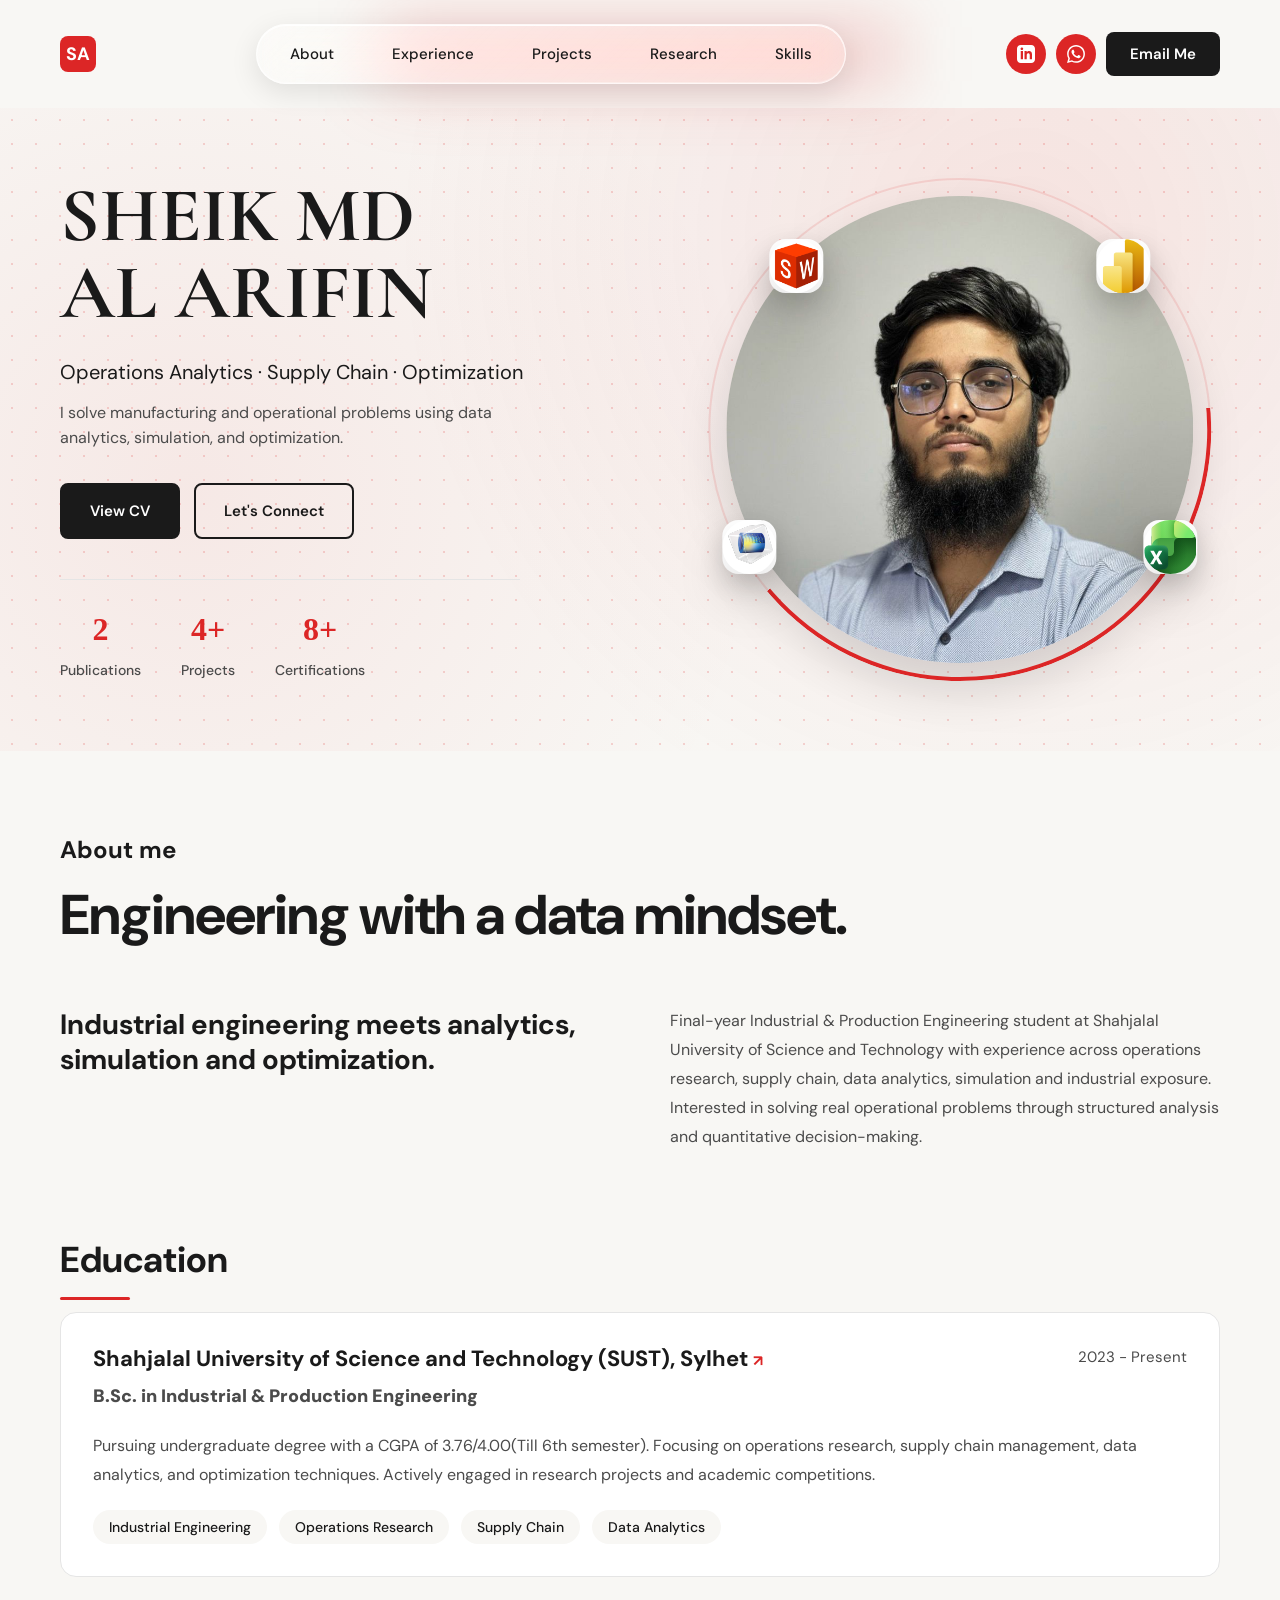
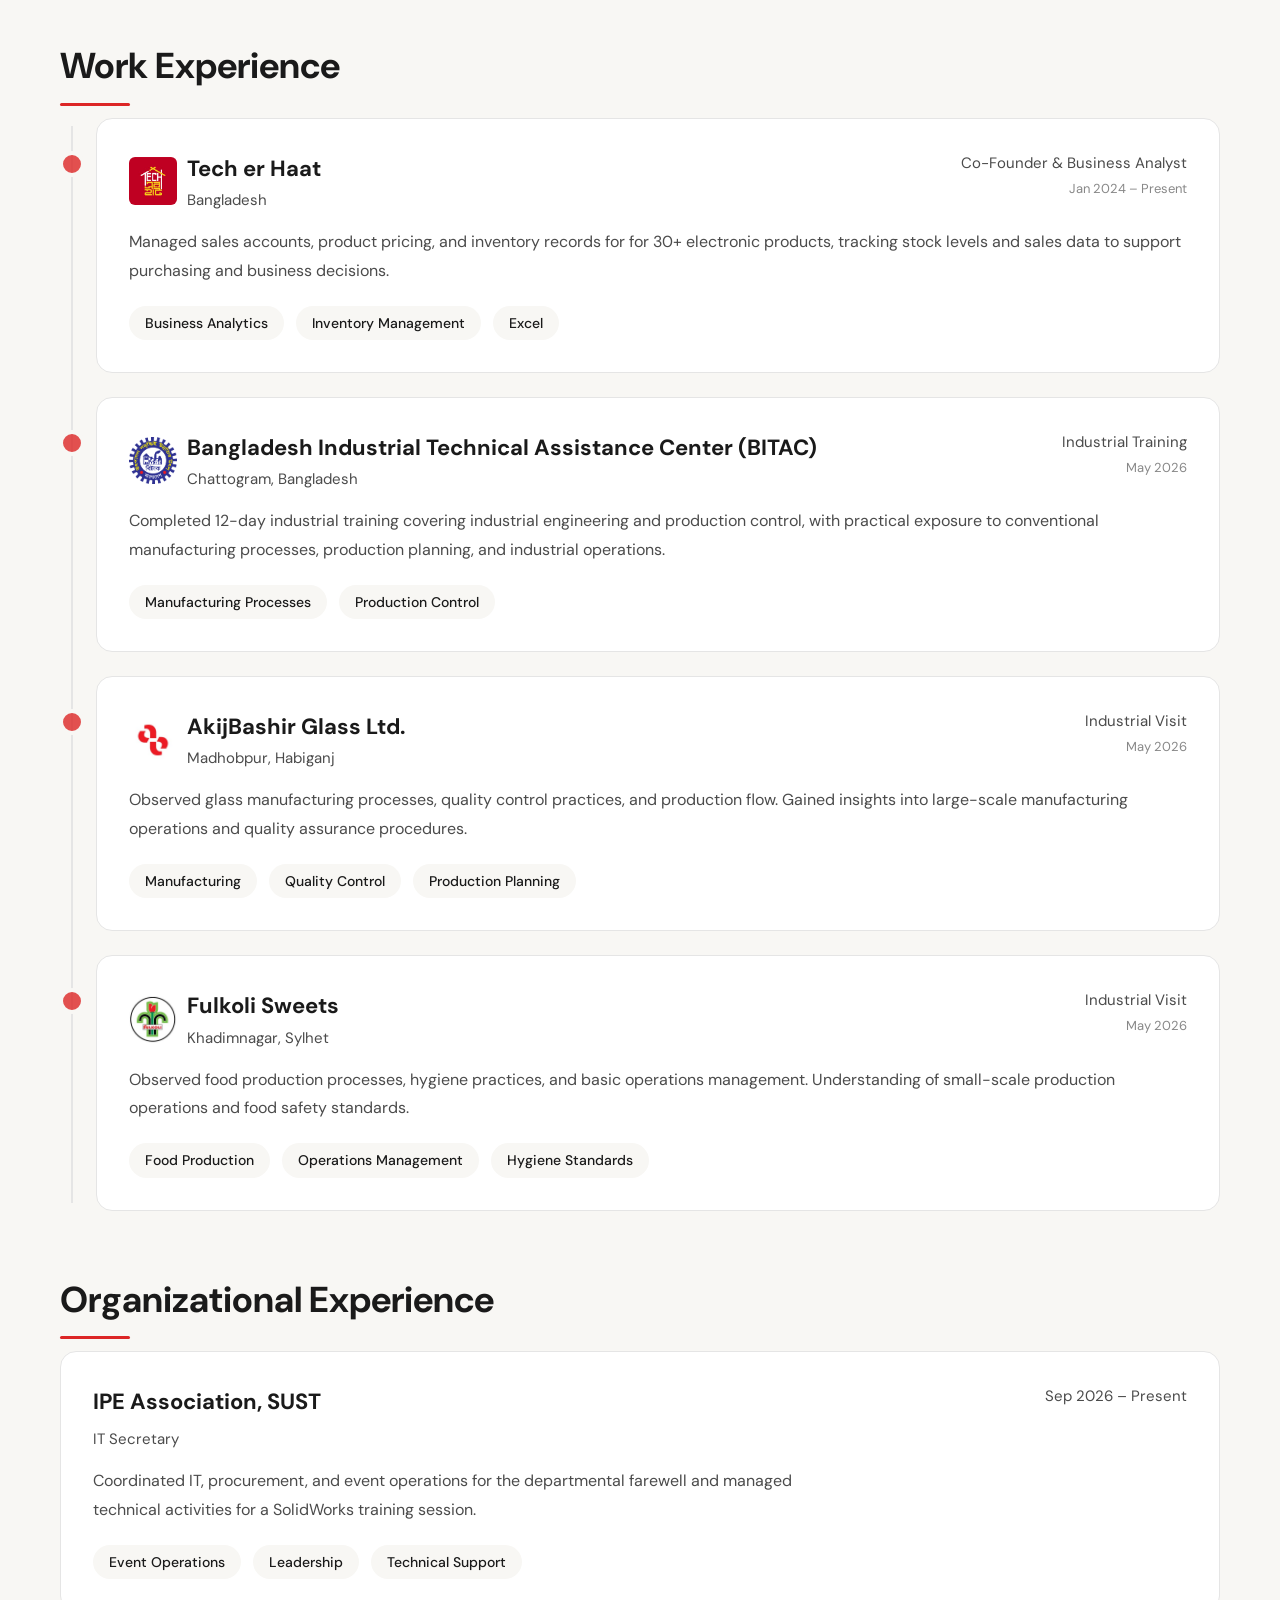
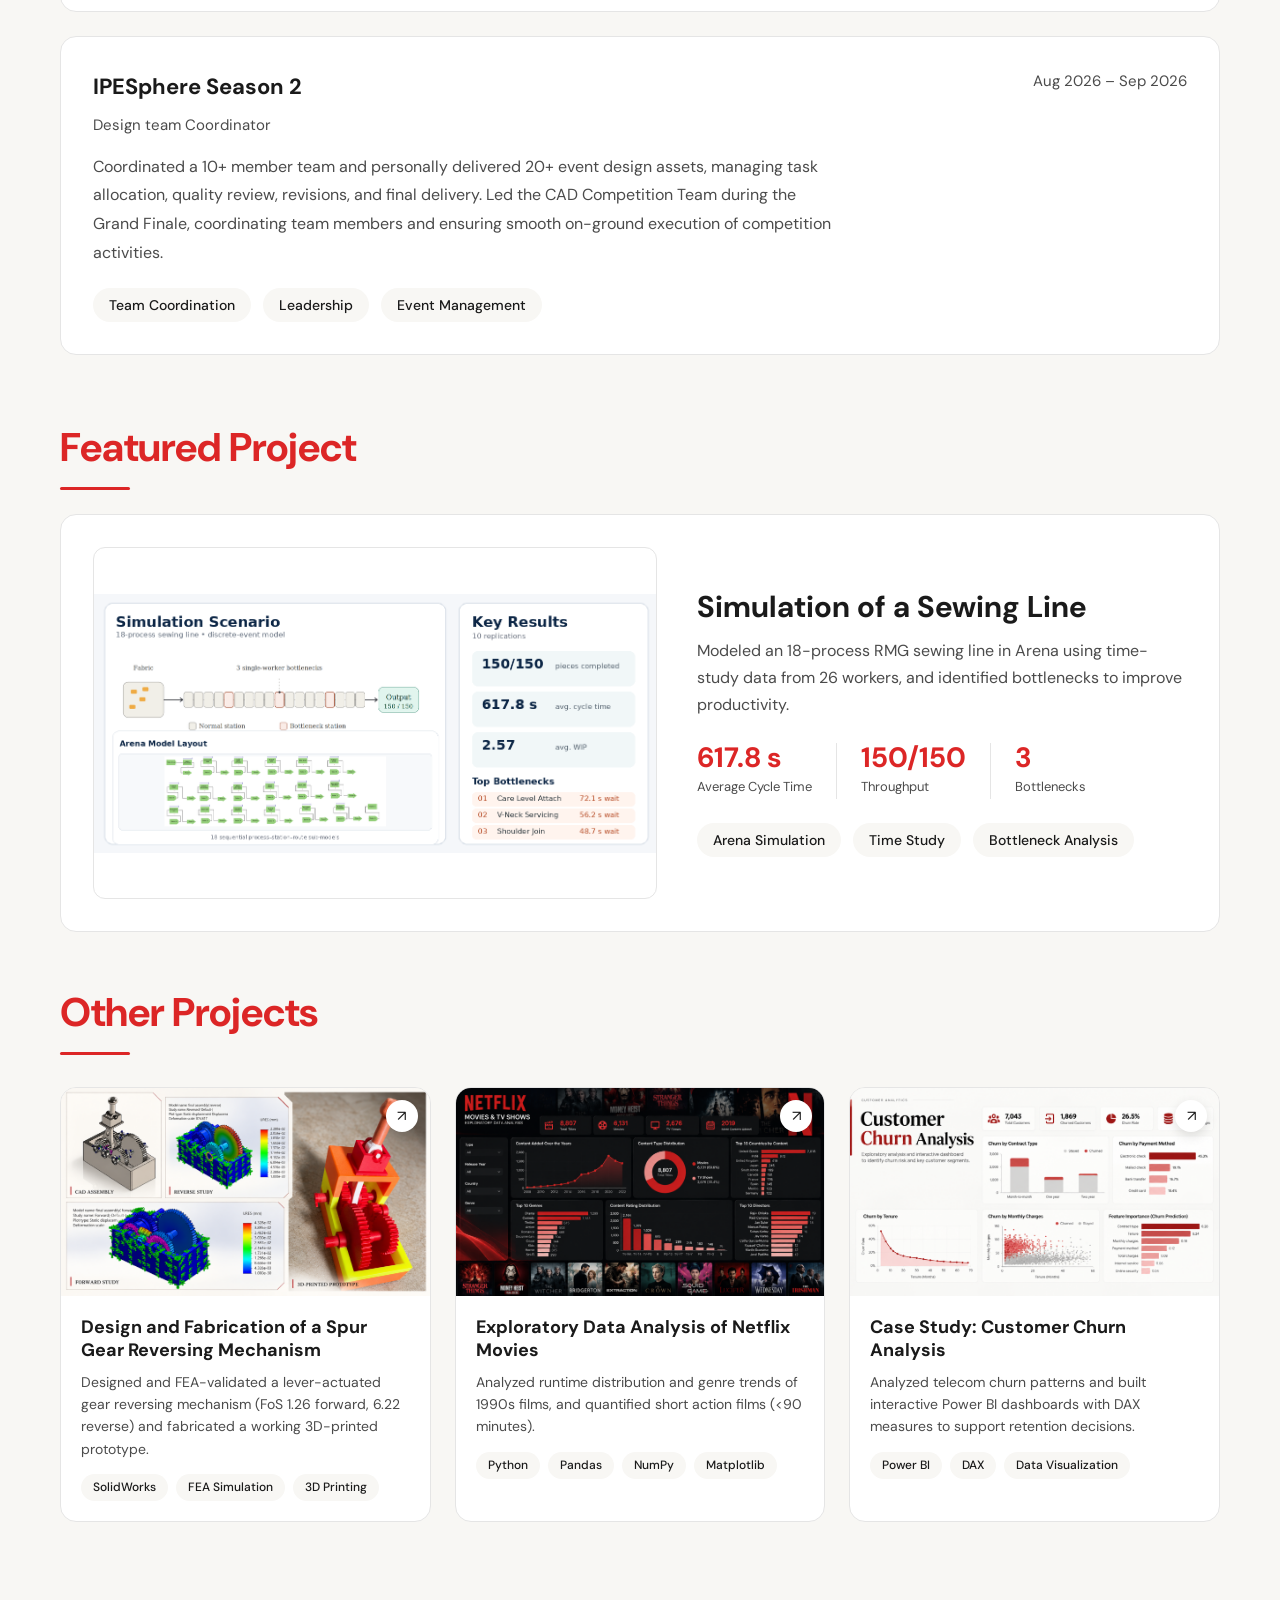
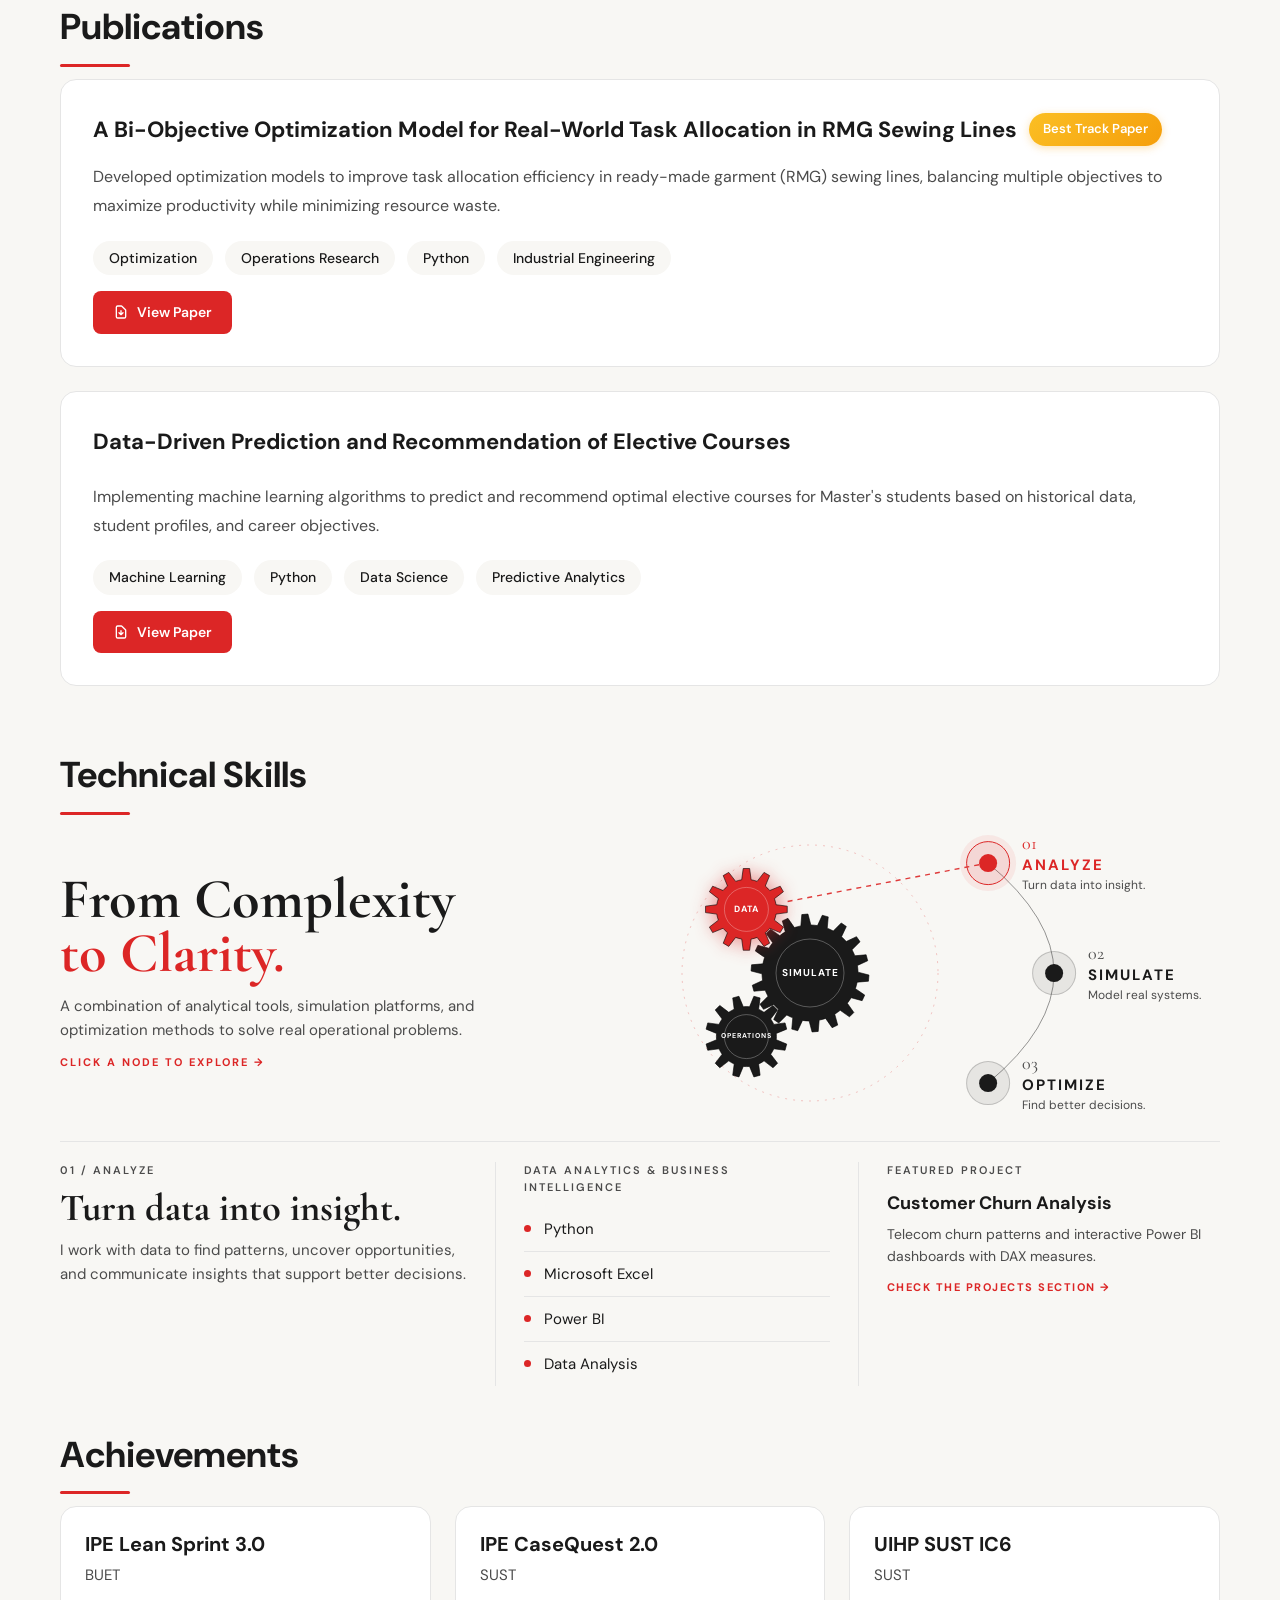
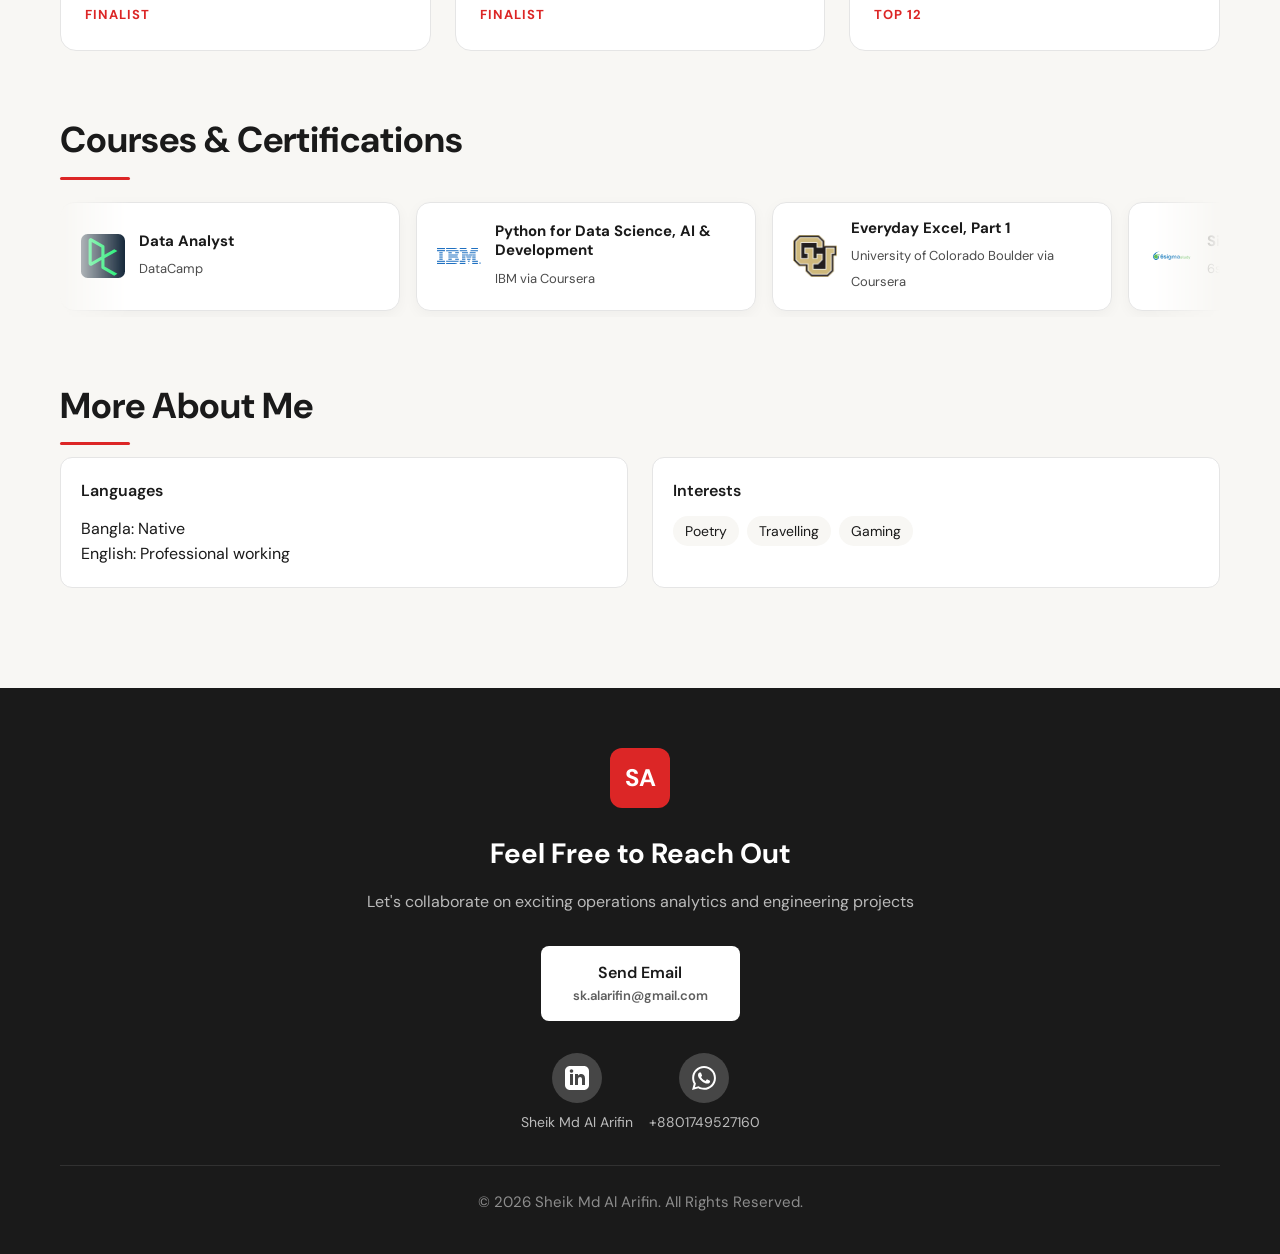
==== commit 42d82200: "Update CV link to new document" ====
--- a/index.html
+++ b/index.html
@@ -81,7 +81,7 @@
             <p class="sc-role">Operations Analytics · Supply Chain · Optimization</p>
             <p class="sc-line">I solve manufacturing and operational problems using data analytics, simulation, and optimization.</p>
             <div class="sc-btns">
-                <a href="assets/documents/arifin_cv.pdf" target="_blank" class="sc-btn-dark">View CV</a>
+                <a href="assets/documents/arifin_cv1.pdf" target="_blank" class="sc-btn-dark">View CV</a>
                 <a href="#contact" class="sc-btn-outline">Let's Connect</a>
             </div>
 
--- a/assets/css/style.css
+++ b/assets/css/style.css
@@ -13,7 +13,7 @@
             --bg-primary: #f8f7f4;
             --bg-secondary: #ffffff;
             --text-primary: #1a1a1a;
-            --text-secondary: #666666;
+            --text-secondary: #4b4b4b;
             --accent: #dc2626;
             --border: #e5e5e5;
         }
@@ -112,6 +112,13 @@
         .nav-links a:hover::after {
             width: 100%;
         }
+        .nav-links a.active {
+            color: var(--text-primary);
+        }
+
+        .nav-links a.active::after {
+            width: 100%;
+        }
 
         .btn-contact {
             background: var(--text-primary);
@@ -254,6 +261,15 @@
             margin-bottom: 0;
             animation: fadeInUp 0.8s ease 0.4s forwards;
             opacity: 0;
+        }
+        .hero .headline {
+            font-family: 'Cormorant Garamond', serif;
+            font-size: 30px;
+            font-weight: 700;
+            color: var(--accent);
+            margin-bottom: 10px;
+            opacity: 0;
+            animation: fadeInUp 0.8s ease 0.3s forwards;
         }
 
         .hero-buttons {
@@ -467,9 +483,10 @@
             height: auto;
             max-height: 450px;
             object-fit: cover;
-            border-radius: 16px;
+            border-radius: 24px;
             transition: transform 0.5s ease, box-shadow 0.5s ease;
         }
+       
 
         .profile-image:hover img {
             transform: scale(1.02);
@@ -613,7 +630,6 @@
             margin-bottom: 24px;
             border: 1px solid var(--border);
             transition: all 0.4s ease;
-            cursor: pointer;
             position: relative;
             overflow: hidden;
             width: 100%;
@@ -712,6 +728,76 @@
             color: white;
             transform: translateY(-2px);
         }
+        .project-grid {
+            display: grid;
+            grid-template-columns: repeat(2, 1fr);
+            gap: 24px;
+        }
+
+        .project-card {
+            background: var(--bg-secondary);
+            border: 1px solid var(--border);
+            border-radius: 16px;
+            overflow: hidden;
+            transition: all 0.4s ease;
+        }
+
+        .project-card:hover {
+            transform: translateY(-6px);
+            box-shadow: 0 12px 30px rgba(0,0,0,0.08);
+            border-color: var(--accent);
+        }
+
+        .project-img {
+            width: 100%;
+            aspect-ratio: 16 / 9;
+            object-fit: cover;
+            display: block;
+            background: var(--bg-primary);
+        }
+
+        .project-body {
+            padding: 24px;
+        }
+
+        .project-body h3 {
+            font-size: 20px;
+            font-weight: 700;
+            margin-bottom: 4px;
+        }
+
+        .project-sub {
+            color: var(--text-secondary);
+            font-size: 15px;
+            margin-bottom: 4px;
+        }
+
+        .project-body p {
+            color: var(--text-secondary);
+            line-height: 1.7;
+            font-size: 15px;
+        }
+
+        .metrics {
+            display: flex;
+            gap: 24px;
+            flex-wrap: wrap;
+            margin: 16px 0;
+        }
+
+        .metrics strong {
+            display: block;
+            font-family: 'Cormorant Garamond', serif;
+            font-size: 30px;
+            line-height: 1.1;
+            color: var(--accent);
+            font-variant-numeric: lining-nums;
+        }
+
+        .metrics span {
+            font-size: 13px;
+            color: var(--text-secondary);
+        }
 
         /* Education & Certifications */
         .grid-2 {
@@ -727,7 +813,6 @@
             border-radius: 12px;
             border: 1px solid var(--border);
             transition: all 0.3s ease;
-            cursor: pointer;
             width: 100%;
             min-width: 0;
         }
@@ -857,8 +942,8 @@
             padding: 4px 12px;
             background: var(--bg-primary);
             border-radius: 16px;
-            font-size: 13px;
-            color: var(--text-secondary);
+            font-size: 14px;
+            color: var(--text-primary);
             transition: all 0.3s ease;
         }
 
@@ -1159,7 +1244,7 @@
             }
         }
 
-        @media (max-width: 768px) {
+         @media(max-width: 768px) {
             .container {
                 padding: 0 24px;
             }
@@ -1197,7 +1282,9 @@
                 width: 90%;
                 text-align: center;
             }
-
+            .project-grid {
+                grid-template-columns: 1fr;
+            }
 
 
             .grid-2 {
@@ -1205,7 +1292,7 @@
             }
 
             .hero {
-                padding: 20px 0 0x;
+                padding: 20px 0 0;
                 margin-bottom: 0px;
             }
 
@@ -1218,6 +1305,7 @@
                 font-size: 16px;
                 margin-bottom: 4px;
             }
+            .hero .headline { font-size: 22px; }
 
             .nav-links {
                 display: none;
@@ -1303,8 +1391,6 @@
                 padding: 0 10px;
                 line-height: 1.7;
             }
-            
-
         }
 
         @media (max-width: 480px) {
@@ -1348,3 +1434,3038 @@
         .float-animation {
             animation: float 3s ease-in-out infinite;
         }
+        .timeline {
+            position: relative;
+            padding-left: 36px;
+        }
+
+        .timeline::before {
+            content: '';
+            position: absolute;
+            left: 11px;
+            top: 8px;
+            bottom: 8px;
+            width: 2px;
+            background: var(--border);
+        }
+
+        .timeline .experience-item {
+            overflow: visible;
+        }
+
+        .timeline .experience-item::before {
+            display: none;
+        }
+
+        .timeline .experience-item::after {
+            content: '';
+            position: absolute;
+            box-sizing: border-box;
+            left: -38px;
+            top: 32px;
+            width: 26px;
+            height: 26px;
+            background: rgba(220, 38, 38, 0.8);
+            border: 4px solid var(--bg-primary);
+            border-radius: 50%;
+        }
+
+        @media (max-width: 768px) {
+            .timeline { padding-left: 28px; }
+            .timeline::before { left: 7px; }
+            .timeline .experience-item::after { left: -34.5px; }
+        }
+        @media (max-width: 768px) {
+            .profile-section {
+                display: flex;
+                flex-direction: column;
+                align-items: center;
+                text-align: center;
+                gap: 12px;
+            }
+
+            .profile-image {
+                display: flex;
+                justify-content: center;
+                width: 100%;
+            }
+
+            .profile-image::before {
+                display: none;      /* hides the red offset shape on phones */
+            }
+
+            .profile-image img {
+                width: 100%;
+                max-width: 280px;
+                margin: 0 auto;
+            }
+
+            .profile-content {
+                width: 100%;
+            }
+        }
+                /* ---------- HERO ---------- */
+        .sc-hero {
+            display: grid;
+            grid-template-columns: 1fr 1fr;
+            min-height: 560px;
+            background: var(--bg-primary);
+        }
+
+        .sc-hero-left {
+            padding: 80px 60px 80px max(60px, calc((100vw - 1400px) / 2 + 60px));
+            display: flex;
+            flex-direction: column;
+            justify-content: center;
+        }
+
+        .sc-eyebrow {
+            font-size: 12px;
+            font-weight: 700;
+            letter-spacing: 2px;
+            text-transform: uppercase;
+            color: var(--accent);
+            margin-bottom: 20px;
+        }
+
+        .sc-hero h1 {
+            font-family: 'DM Sans', sans-serif;
+            font-size: clamp(44px, 6vw, 80px);
+            font-weight: 700;
+            line-height: 1;
+            letter-spacing: -2px;
+            text-transform: uppercase;
+            margin-bottom: 24px;
+        }
+
+        .sc-role {
+            font-size: 20px;
+            color: var(--text-primary);
+            margin-bottom: 12px;
+        }
+
+        .sc-line {
+            font-size: 16px;
+            color: var(--text-secondary);
+            max-width: 440px;
+            margin-bottom: 32px;
+        }
+
+        .sc-btns {
+            display: flex;
+            gap: 14px;
+            flex-wrap: wrap;
+        }
+
+        .sc-btn-dark,
+        .sc-btn-outline {
+            padding: 14px 28px;
+            border-radius: 8px;
+            font-weight: 600;
+            font-size: 15px;
+            text-decoration: none;
+            transition: all 0.3s ease;
+        }
+
+        .sc-btn-dark {
+            background: var(--text-primary);
+            color: #fff;
+            border: 2px solid var(--text-primary);
+        }
+
+        .sc-btn-dark:hover {
+            background: var(--accent);
+            border-color: var(--accent);
+            transform: translateY(-2px);
+        }
+
+        .sc-btn-outline {
+            background: transparent;
+            color: var(--text-primary);
+            border: 2px solid var(--text-primary);
+        }
+
+        .sc-btn-outline:hover {
+            background: var(--text-primary);
+            color: #fff;
+            transform: translateY(-2px);
+        }
+
+        /* right side: grid panel */
+        .sc-hero-right {
+            position: relative;
+            display: flex;
+            align-items: center;
+            justify-content: center;
+            padding: 60px 40px;
+            background-color: #efeeea;
+            background-image:
+                linear-gradient(rgba(0,0,0,0.05) 1px, transparent 1px),
+                linear-gradient(90deg, rgba(0,0,0,0.05) 1px, transparent 1px);
+            background-size: 36px 36px;
+        }
+
+        .sc-photo {
+            position: relative;
+            width: 300px;
+            aspect-ratio: 4 / 5;
+            border-radius: 20px;
+            overflow: hidden;
+            box-shadow: 0 24px 50px rgba(0,0,0,0.18);
+        }
+
+        .sc-photo img {
+            width: 100%;
+            height: 100%;
+            object-fit: cover;
+            display: block;
+        }
+
+        .sc-badge {
+            position: absolute;
+            top: 14px;
+            right: 14px;
+            background: var(--accent);
+            color: #fff;
+            font-size: 12px;
+            font-weight: 700;
+            padding: 6px 8px;
+            border-radius: 6px;
+        }
+
+        .sc-tag {
+            position: absolute;
+            background: #fff;
+            padding: 8px 14px;
+            border-radius: 6px;
+            font-size: 11px;
+            font-weight: 700;
+            letter-spacing: 1.5px;
+            text-transform: uppercase;
+            box-shadow: 0 8px 20px rgba(0,0,0,0.10);
+            animation: float 4s ease-in-out infinite;
+        }
+
+        .sc-t1 { top: 14%; left: 8%; }
+        .sc-t2 { top: 38%; right: 6%; animation-delay: 1s; }
+        .sc-t3 { bottom: 12%; left: 12%; animation-delay: 2s; }
+
+        /* ---------- STATS STRIP ---------- */
+        .sc-stats {
+            display: grid;
+            grid-template-columns: repeat(4, 1fr);
+            border-top: 1px solid var(--border);
+            border-bottom: 1px solid var(--border);
+            background: var(--bg-secondary);
+        }
+
+        .sc-stat {
+            padding: 28px 40px;
+            border-right: 1px solid var(--border);
+        }
+
+        .sc-stat:last-child { border-right: none; }
+
+        .sc-stat strong {
+            display: block;
+            font-size: 30px;
+            font-weight: 700;
+            margin-bottom: 4px;
+        }
+
+        .sc-stat span {
+            font-size: 11px;
+            letter-spacing: 1.5px;
+            text-transform: uppercase;
+            color: var(--text-secondary);
+        }
+
+        /* ---------- POSITIONING ---------- */
+        .sc-position {
+            padding: 80px 0 60px;
+        }
+
+        .sc-big {
+            font-size: clamp(32px, 5vw, 56px);
+            font-weight: 700;
+            letter-spacing: -1px;
+            margin-bottom: 48px;
+        }
+
+        .sc-cols {
+            display: grid;
+            grid-template-columns: 1fr 1fr;
+            gap: 60px;
+            align-items: start;
+        }
+
+        .sc-cols h3 {
+            font-size: 28px;
+            line-height: 1.25;
+        }
+
+        .sc-cols p {
+            color: var(--text-secondary);
+            line-height: 1.8;
+            margin-bottom: 20px;
+        }
+
+        .sc-cv {
+            color: var(--accent);
+            font-weight: 600;
+            text-decoration: none;
+        }
+
+        /* ---------- MOBILE ---------- */
+        @media (max-width: 768px) {
+            .sc-hero { grid-template-columns: 1fr; min-height: 0; }
+            .sc-hero-left { padding: 48px 24px; }
+            .sc-hero-right { padding: 48px 24px; min-height: 420px; }
+            .sc-photo { width: 240px; }
+            .sc-stats { grid-template-columns: repeat(2, 1fr); }
+            .sc-stat { padding: 20px 24px; border-bottom: 1px solid var(--border); }
+            .sc-cols { grid-template-columns: 1fr; gap: 24px; }
+            .sc-cols h3 { font-size: 22px; }
+            .sc-position { padding: 48px 0 32px; }
+        }
+        .sc-stats {
+            margin-top: 40px;
+            border: 1px solid var(--border);
+            border-radius: 16px;
+            overflow: hidden;
+        }
+
+        .sc-stat {
+            text-align: center;
+        }
+
+        .sc-position {
+            padding-top: 60px;
+        }
+        .stats-aligned {
+            margin-top: 40px;
+            margin-bottom: 0;
+        }
+
+        @media (max-width: 768px) {
+            .stats-aligned {
+                justify-content: space-around;
+            }
+        }
+        /* ---------- HERO LAYOUT ---------- */
+        .sc-hero {
+            min-height: 640px;
+        }
+
+        .sc-hero-left {
+            padding: 70px 60px 60px max(60px, calc((100vw - 1400px) / 2 + 60px));
+            justify-content: flex-start;
+        }
+
+        .sc-btns {
+            margin-bottom: 40px;
+        }
+
+        /* stats pushed to the bottom, level with the photo bottom */
+        .sc-hero-left .stats-container {
+            margin-top: auto;
+            max-width: 460px;
+        }
+
+        /* ---------- NEW BACKGROUND ---------- */
+        .sc-hero-right {
+            align-items: flex-end;
+            padding: 60px 40px;
+            overflow: hidden;
+            background-color: #fbf5f1;
+            background-image:
+                radial-gradient(rgba(220, 38, 38, 0.18) 1.2px, transparent 1.4px),
+                radial-gradient(circle at 80% 20%, rgba(220, 38, 38, 0.10), transparent 55%);
+            background-size: 24px 24px, 100% 100%;
+        }
+
+        /* red offset shape behind the photo */
+        .sc-hero-right::after {
+            content: '';
+            position: absolute;
+            bottom: 60px;
+            left: 50%;
+            width: 320px;
+            height: 400px;
+            border-radius: 20px;
+            background: rgba(220, 38, 38, 0.16);
+            transform: translateX(-50%) translate(18px, -18px);
+            z-index: 0;
+        }
+
+        .sc-photo {
+            width: 320px;
+            z-index: 1;
+        }
+
+        /* ---------- FLOATING WORDS ---------- */
+        .sc-tag {
+            z-index: 2;
+        }
+
+        .sc-t1 { top: 8%;     left: 10%;  right: auto; bottom: auto; animation-delay: 0s; }
+        .sc-t2 { top: 6%;     right: 14%; left: auto;  bottom: auto; animation-delay: 0.6s; }
+        .sc-t3 { top: 30%;    right: 4%;  left: auto;  bottom: auto; animation-delay: 1.2s; }
+        .sc-t4 { top: 24%;    left: 4%;   right: auto; bottom: auto; animation-delay: 1.8s; }
+        .sc-t5 { top: 52%;    left: 5%;   right: auto; bottom: auto; animation-delay: 2.4s; }
+        .sc-t6 { top: 62%;    right: 6%;  left: auto;  bottom: auto; animation-delay: 3s; }
+        .sc-t7 { bottom: 8%;  left: 10%;  top: auto;   right: auto;  animation-delay: 0.9s; }
+        .sc-t8 { bottom: 10%; right: 8%;  top: auto;   left: auto;   animation-delay: 1.5s; }
+        .sc-t9 { top: 14%;    left: 42%;  right: auto; bottom: auto; animation-delay: 2.1s; }
+
+        /* ---------- MOBILE: photo on top, text below ---------- */
+        @media (max-width: 768px) {
+            .sc-hero {
+                min-height: 0;
+            }
+
+            .sc-hero-right {
+                order: -1;
+                min-height: 440px;
+                padding: 48px 24px;
+            }
+
+            .sc-hero-right::after {
+                width: 240px;
+                height: 300px;
+                bottom: 48px;
+            }
+
+            .sc-photo {
+                width: 240px;
+            }
+
+            .sc-hero-left {
+                padding: 36px 24px 48px;
+            }
+
+            .sc-hero-left .stats-container {
+                margin-top: 8px;
+                max-width: 100%;
+                justify-content: space-around;
+            }
+
+            .sc-tag {
+                font-size: 9px;
+                padding: 6px 10px;
+                letter-spacing: 1px;
+            }
+
+            /* hide a few words so the face stays clear */
+            .sc-t4,
+            .sc-t6,
+            .sc-t9 {
+                display: none;
+            }
+        }
+        /* remove the red shape behind the photo */
+        .sc-hero-right::after {
+            display: none;
+        }
+
+        /* floating words spread across the whole panel, including over the photo */
+        .sc-t1 { top: 6%;  left: 8%;   right: auto; bottom: auto; }
+        .sc-t2 { top: 8%;  left: 62%;  right: auto; bottom: auto; }
+        .sc-t3 { top: 24%; left: 80%;  right: auto; bottom: auto; }
+        .sc-t4 { top: 22%; left: 12%;  right: auto; bottom: auto; }
+        .sc-t5 { top: 48%; left: 38%;  right: auto; bottom: auto; }
+        .sc-t6 { top: 62%; left: 58%;  right: auto; bottom: auto; }
+        .sc-t7 { top: 78%; left: 42%;  right: auto; bottom: auto; }
+        .sc-t8 { top: 84%; left: 72%;  right: auto; bottom: auto; }
+        .sc-t9 { top: 40%; left: 6%;   right: auto; bottom: auto; }
+
+        /* each word drifts around instead of just bobbing in place */
+        @keyframes drift {
+            0%, 100% { transform: translate(0, 0); }
+            25%      { transform: translate(14px, -18px); }
+            50%      { transform: translate(-10px, -28px); }
+            75%      { transform: translate(-16px, -8px); }
+        }
+
+        .sc-tag {
+            animation: drift 7s ease-in-out infinite;
+        }
+
+        .sc-t1 { animation-duration: 6s;   animation-delay: 0s; }
+        .sc-t2 { animation-duration: 7.5s; animation-delay: 0.8s; }
+        .sc-t3 { animation-duration: 6.5s; animation-delay: 1.6s; }
+        .sc-t4 { animation-duration: 8s;   animation-delay: 2.4s; }
+        .sc-t5 { animation-duration: 7s;   animation-delay: 0.4s; }
+        .sc-t6 { animation-duration: 6s;   animation-delay: 1.2s; }
+        .sc-t7 { animation-duration: 8.5s; animation-delay: 2s; }
+        .sc-t8 { animation-duration: 7s;   animation-delay: 2.8s; }
+        .sc-t9 { animation-duration: 9s;   animation-delay: 1s; }
+        /* bigger photo */
+.sc-photo {
+    width: 400px;
+}
+
+/* floating words: they now sit around the photo and over the body, never over the face */
+.sc-t1 { top: 6%;  left: 6%;   right: auto; bottom: auto; }
+.sc-t2 { top: 6%;  left: 62%;  right: auto; bottom: auto; }
+.sc-t3 { top: 22%; left: 78%;  right: auto; bottom: auto; }
+.sc-t4 { top: 20%; left: 8%;   right: auto; bottom: auto; }
+.sc-t5 { top: 66%; left: 24%;  right: auto; bottom: auto; }  /* over the shirt, lower left */
+.sc-t6 { top: 60%; left: 66%;  right: auto; bottom: auto; }  /* over the shirt, lower right */
+.sc-t7 { top: 84%; left: 34%;  right: auto; bottom: auto; }
+.sc-t8 { top: 84%; left: 68%;  right: auto; bottom: auto; }
+.sc-t9 { top: 42%; left: 4%;   right: auto; bottom: auto; }
+
+/* smaller drift so words stay in their zone and don't wander onto the face */
+@keyframes drift {
+    0%, 100% { transform: translate(0, 0); }
+    25%      { transform: translate(8px, -10px); }
+    50%      { transform: translate(-6px, -16px); }
+    75%      { transform: translate(-10px, -5px); }
+}
+
+@media (max-width: 768px) {
+    .sc-photo {
+        width: 280px;
+    }
+}
+/* ---------- FEATURED PROJECT ---------- */
+#projects .sc-eyebrow {
+    margin-bottom: 16px;
+}
+
+.feat-project {
+    display: grid;
+    grid-template-columns: 1.15fr 1fr;
+    gap: 40px;
+    align-items: center;
+    margin-bottom: 48px;
+}
+
+.feat-img {
+    width: 100%;
+    aspect-ratio: 16 / 10;
+    object-fit: cover;
+    border-radius: 16px;
+    border: 1px solid var(--border);
+    box-shadow: 0 16px 40px rgba(0,0,0,0.10);
+    background: var(--bg-secondary);
+}
+
+.feat-info h3 {
+    font-size: 30px;
+    line-height: 1.2;
+    margin-bottom: 12px;
+}
+
+.feat-info p {
+    color: var(--text-secondary);
+    line-height: 1.7;
+}
+
+.feat-info .metrics {
+    gap: 0;
+    margin: 24px 0;
+}
+
+.feat-info .metrics > div {
+    padding: 0 24px;
+    border-left: 1px solid var(--border);
+}
+
+.feat-info .metrics > div:first-child {
+    padding-left: 0;
+    border-left: none;
+}
+
+.feat-info .metrics strong {
+    font-family: 'DM Sans', sans-serif;
+    font-size: 28px;
+    font-weight: 700;
+}
+
+.feat-info .skills {
+    margin-top: 0;
+}
+
+/* ---------- OTHER PROJECTS ---------- */
+.other-title {
+    margin-top: 8px;
+}
+
+.other-grid {
+    display: grid;
+    grid-template-columns: repeat(3, 1fr);
+    gap: 24px;
+}
+
+.other-card {
+    position: relative;
+    background: var(--bg-secondary);
+    border: 1px solid var(--border);
+    border-radius: 16px;
+    overflow: hidden;
+    display: flex;
+    flex-direction: column;
+    transition: all 0.4s ease;
+}
+
+.other-card:hover {
+    transform: translateY(-6px);
+    box-shadow: 0 12px 30px rgba(0,0,0,0.08);
+    border-color: var(--accent);
+}
+
+.other-card img {
+    width: 100%;
+    aspect-ratio: 16 / 9;
+    object-fit: cover;
+    display: block;
+    background: var(--bg-primary);
+}
+
+.card-arrow {
+    position: absolute;
+    top: 12px;
+    right: 12px;
+    width: 32px;
+    height: 32px;
+    border-radius: 50%;
+    background: #fff;
+    display: flex;
+    align-items: center;
+    justify-content: center;
+    font-size: 15px;
+    box-shadow: 0 4px 12px rgba(0,0,0,0.12);
+    transition: all 0.3s ease;
+}
+
+.other-card:hover .card-arrow {
+    background: var(--accent);
+    color: #fff;
+}
+
+.other-body {
+    padding: 20px;
+}
+
+.other-body h3 {
+    font-size: 18px;
+    line-height: 1.3;
+    margin-bottom: 8px;
+}
+
+.other-body p {
+    color: var(--text-secondary);
+    font-size: 14px;
+    line-height: 1.6;
+}
+
+.other-body .skills {
+    margin-top: 14px;
+    gap: 8px;
+}
+
+.other-body .skill-tag {
+    font-size: 12px;
+    padding: 4px 12px;
+}
+
+/* ---------- MOBILE / TABLET ---------- */
+@media (max-width: 1000px) {
+    .other-grid { grid-template-columns: repeat(2, 1fr); }
+}
+
+@media (max-width: 768px) {
+    .feat-project {
+        grid-template-columns: 1fr;
+        gap: 24px;
+    }
+    .feat-info h3 { font-size: 24px; }
+    .feat-info .metrics > div { padding: 0 14px; }
+    .feat-info .metrics strong { font-size: 22px; }
+    .other-grid { grid-template-columns: 1fr; }
+}
+.carousel-wrap {
+    position: relative;
+}
+
+.other-grid {
+    display: flex;
+    gap: 24px;
+    overflow-x: auto;
+    scroll-snap-type: x mandatory;
+    scroll-behavior: smooth;
+    padding: 8px 4px 16px;
+    scrollbar-width: none;
+}
+
+.other-grid::-webkit-scrollbar {
+    display: none;
+}
+
+.other-card {
+    flex: 0 0 calc((100% - 48px) / 3);
+    scroll-snap-align: start;
+    text-decoration: none;
+    color: inherit;
+}
+
+.car-btn {
+    position: absolute;
+    top: 38%;
+    width: 42px;
+    height: 42px;
+    border-radius: 50%;
+    border: 1px solid var(--border);
+    background: #fff;
+    font-size: 24px;
+    line-height: 1;
+    cursor: pointer;
+    z-index: 5;
+    box-shadow: 0 6px 16px rgba(0,0,0,0.12);
+    transition: all 0.3s ease;
+}
+
+.car-btn:hover {
+    background: var(--accent);
+    color: #fff;
+    border-color: var(--accent);
+}
+
+.car-prev { left: -20px; }
+.car-next { right: -20px; }
+
+@media (max-width: 1000px) {
+    .other-card { flex: 0 0 calc((100% - 24px) / 2); }
+}
+
+@media (max-width: 768px) {
+    .other-card { flex: 0 0 85%; }
+    .car-btn { display: none; }   /* phones: swipe instead */
+}
+a.feat-project { text-decoration: none; color: inherit; }
+
+.other-card img,
+.feat-img {
+    object-fit: contain;
+    background: #efeeea;
+}
+
+/* ----- auto-scrolling row ----- */
+.marquee {
+    overflow: hidden;
+    padding: 6px 0;
+    margin-top: 16px;
+    -webkit-mask-image: linear-gradient(90deg, transparent, #000 6%, #000 94%, transparent);
+    mask-image: linear-gradient(90deg, transparent, #000 6%, #000 94%, transparent);
+}
+
+.marquee-track {
+    display: flex;
+    width: max-content;
+    animation: marquee var(--dur, 20s) linear infinite;
+}
+
+.marquee.reverse .marquee-track {
+    animation-direction: reverse;
+}
+
+.marquee:hover .marquee-track {
+    animation-play-state: paused;
+}
+
+@keyframes marquee {
+    from { transform: translateX(0); }
+    to   { transform: translateX(calc(-1 * var(--shift, 50%))); }
+}
+
+/* ----- certification card ----- */
+.cert-chip {
+    display: flex;
+    align-items: center;
+    gap: 14px;
+    flex-shrink: 0;
+    width: 340px;
+    margin-right: 16px;
+    padding: 16px 20px;
+    background: var(--bg-secondary);
+    border: 1px solid var(--border);
+    border-radius: 14px;
+    box-shadow: 0 4px 14px rgba(0,0,0,0.04);
+    text-decoration: none;
+    color: inherit;
+    transition: all 0.3s ease;
+}
+
+.cert-chip:hover {
+    border-color: var(--accent);
+    transform: translateY(-3px);
+}
+
+.cert-chip img {
+    width: 44px;
+    height: 44px;
+    object-fit: contain;
+    flex-shrink: 0;
+}
+
+.cert-chip strong {
+    display: block;
+    font-size: 15px;
+    line-height: 1.3;
+    margin-bottom: 4px;
+}
+
+.cert-chip span {
+    font-size: 13px;
+    color: var(--text-secondary);
+    line-height: 1.4;
+}
+
+@media (max-width: 768px) {
+    .cert-chip { width: 280px; padding: 14px 16px; }
+}
+/* ---------- NEW HERO ---------- */
+.jl-hero {
+    position: relative;
+    min-height: calc(100vh - 80px);
+    min-height: max(680px, calc(100vh - 80px));
+    overflow: hidden;
+    background: var(--bg-primary);
+}
+
+/* soft red glow behind the person */
+.jl-hero::before {
+    content: '';
+    position: absolute;
+    left: 50%;
+    bottom: -20%;
+    width: 70vw;
+    height: 70vw;
+    max-width: 900px;
+    max-height: 900px;
+    transform: translateX(-50%);
+    background: radial-gradient(circle, rgba(220, 38, 38, 0.14), transparent 65%);
+    z-index: 0;
+}
+
+/* giant name, behind the photo */
+.jl-name {
+    position: absolute;
+    top: 7%;
+    left: 0;
+    right: 0;
+    text-align: center;
+    font-family: 'DM Sans', sans-serif;
+    font-size: clamp(34px, 7.6vw, 150px);
+    font-weight: 700;
+    letter-spacing: -0.03em;
+    line-height: 1;
+    text-transform: uppercase;
+    white-space: nowrap;
+    color: var(--text-primary);
+    z-index: 1;
+}
+
+/* photo stands in front of the name */
+.jl-photo {
+    position: absolute;
+    bottom: 0;
+    left: 50%;
+    transform: translateX(-50%);
+    height: 88%;
+    width: auto;
+    max-width: 90%;
+    object-fit: contain;
+    z-index: 2;
+}
+
+/* words beside the face */
+.jl-role {
+    position: absolute;
+    top: 38%;
+    font-size: clamp(22px, 3.6vw, 60px);
+    font-weight: 500;
+    letter-spacing: 0.08em;
+    text-transform: uppercase;
+    color: var(--text-secondary);
+    z-index: 3;
+}
+
+.jl-role-left  { left: 5%; }
+.jl-role-right { right: 5%; color: var(--accent); }
+
+/* bottom-left intro */
+.jl-intro {
+    position: absolute;
+    left: 48px;
+    bottom: 48px;
+    max-width: 360px;
+    z-index: 3;
+}
+
+.jl-pill {
+    display: inline-flex;
+    align-items: center;
+    gap: 8px;
+    padding: 6px 14px;
+    margin-bottom: 16px;
+    background: #fff;
+    border: 1px solid var(--border);
+    border-radius: 20px;
+    font-size: 13px;
+    font-weight: 500;
+}
+
+.jl-pill i {
+    width: 8px;
+    height: 8px;
+    border-radius: 50%;
+    background: var(--accent);
+}
+
+.jl-intro p {
+    color: var(--text-secondary);
+    font-size: 17px;
+    line-height: 1.6;
+    margin-bottom: 22px;
+}
+
+.jl-btns {
+    display: flex;
+    gap: 12px;
+    flex-wrap: wrap;
+}
+
+/* bottom-right stats */
+.jl-stats {
+    position: absolute;
+    right: 48px;
+    bottom: 48px;
+    z-index: 3;
+}
+
+.jl-stats .stats-container {
+    margin: 0;
+}
+
+/* ---------- MOBILE ---------- */
+@media (max-width: 768px) {
+    .jl-hero {
+        display: flex;
+        flex-direction: column;
+        align-items: center;
+        min-height: 0;
+        padding: 32px 24px 48px;
+        text-align: center;
+    }
+
+    .jl-name {
+        position: static;
+        font-size: 13vw;
+        white-space: normal;
+        line-height: 0.95;
+    }
+
+    .jl-photo {
+        position: relative;
+        left: auto;
+        transform: none;
+        height: 340px;
+        margin-top: -10px;
+    }
+
+    .jl-role {
+        position: static;
+        display: inline-block;
+        font-size: 20px;
+        margin: 0 10px;
+    }
+
+    .jl-role-left  { order: 3; }
+    .jl-role-right { order: 3; }
+
+    .jl-intro,
+    .jl-stats {
+        position: static;
+        max-width: 100%;
+        margin-top: 24px;
+        order: 4;
+    }
+
+    .jl-btns {
+        justify-content: center;
+    }
+
+    .jl-stats .stats-container {
+        justify-content: space-around;
+        gap: 24px;
+    }
+}
+/* ---------- CIRCULAR PHOTO ---------- */
+.sc-photo {
+    width: 400px;
+    aspect-ratio: 1 / 1;
+    border-radius: 50%;
+    overflow: visible;
+    box-shadow: none;
+}
+
+.sc-photo img {
+    width: 100%;
+    height: 100%;
+    object-fit: cover;
+    object-position: top center;
+    border-radius: 50%;
+    box-shadow: 0 24px 50px rgba(0,0,0,0.15);
+}
+
+/* faint full ring */
+.sc-photo::after {
+    content: '';
+    position: absolute;
+    inset: -18px;
+    border-radius: 50%;
+    border: 2px solid rgba(220, 38, 38, 0.12);
+    pointer-events: none;
+}
+
+/* red arc on the ring */
+.sc-photo::before {
+    content: '';
+    position: absolute;
+    inset: -18px;
+    border-radius: 50%;
+    border: 4px solid transparent;
+    border-top-color: var(--accent);
+    border-right-color: var(--accent);
+    transform: rotate(-25deg);
+    z-index: 2;
+    pointer-events: none;
+}
+
+/* floating icon tiles on the ring */
+.sc-ico {
+    position: absolute;
+    width: 54px;
+    height: 54px;
+    margin: -27px 0 0 -27px;
+    background: #fff;
+    border-radius: 16px;
+    display: flex;
+    align-items: center;
+    justify-content: center;
+    box-shadow: 0 10px 24px rgba(0,0,0,0.14);
+    z-index: 3;
+    animation: float 4s ease-in-out infinite;
+}
+
+.sc-ico svg {
+    width: 26px;
+    height: 26px;
+}
+
+.ico-1 { left: 86%; top: 14%; }
+.ico-2 { left: 2%;  top: 38%; animation-delay: 1s; }
+.ico-3 { left: 80%; top: 90%; animation-delay: 2s; }
+
+@media (max-width: 768px) {
+    .sc-photo { width: 270px; }
+    .sc-ico { width: 44px; height: 44px; margin: -22px 0 0 -22px; }
+    .sc-ico svg { width: 22px; height: 22px; }
+}
+
+/* photo centered in the panel */
+.sc-hero-right {
+    align-items: center;
+}
+
+/* red arc along the bottom */
+.sc-photo::before {
+    border: 4px solid transparent;
+    border-bottom-color: var(--accent);
+    transform: rotate(45deg);
+}
+
+/* logo tiles on the circle edge */
+.sc-ico img {
+    width: 28px;
+    height: 28px;
+    object-fit: contain;
+}
+
+.ico-1 { left: 15%; top: 15%; }
+.ico-2 { left: 85%; top: 15%; animation-delay: 1s; }
+.ico-3 { left: 5%;  top: 75%; animation-delay: 2s; }
+.ico-4 { left: 95%; top: 75%; animation-delay: 3s; }
+
+@media (max-width: 768px) {
+    .sc-ico img { width: 22px; height: 22px; }
+}
+/* red arc: you set where it starts and how long it is */
+.sc-photo::before {
+    inset: -18px;
+    border: 0;
+    transform:rotate(330deg);
+    padding: 4px;                       /* arc thickness */
+    border-radius: 50%;
+    background: conic-gradient(
+        from 115deg,                    /* where the arc starts (0 = top, 90 = right, 180 = bottom) */
+        var(--accent) 0deg,
+        var(--accent) 145deg,           /* arc length in degrees */
+        transparent 125deg
+    );
+    -webkit-mask:
+        linear-gradient(#000 0 0) content-box,
+        linear-gradient(#000 0 0);
+    -webkit-mask-composite: xor;
+    mask-composite: exclude;
+}         
+/* circle: medium size, centered like your sample */
+.sc-hero-right {
+    align-items: center;
+    justify-content: center;
+    padding: 60px 40px;
+}
+
+.sc-photo {
+    align-self: center;
+    width: clamp(340px, 30vw, 460px);
+    height: auto;
+    aspect-ratio: 1 / 1;
+}
+
+@media (max-width: 768px) {
+    .sc-hero-right {
+        padding: 48px 24px;
+    }
+    .sc-photo {
+        width: 270px;
+    }
+}
+
+/* circle height = left content height */
+.sc-hero {
+    min-height: 0;
+}
+
+.sc-hero-left {
+    padding-top: 70px;
+    padding-bottom: 70px;
+}
+
+.sc-hero-right {
+    align-items: stretch;
+    justify-content: center;
+    padding: 88px 40px;        /* 70px matching the left + 18px for the ring */
+}
+
+.sc-photo {
+    height: 100%;
+    width: auto;
+    max-width: 100%;
+    aspect-ratio: 1 / 1;
+    align-self: center;
+}
+
+.sc-photo img {
+    width: 100%;
+    height: 100%;
+}
+
+@media (max-width: 768px) {
+    .sc-hero-left {
+        padding: 36px 24px 48px;
+    }
+    .sc-hero-right {
+        align-items: center;
+        padding: 48px 24px;
+    }
+    .sc-photo {
+        height: auto;
+        width: 270px;
+    }
+}
+
+/* left content decides the height; circle fills it */
+.sc-hero {
+    min-height: 0;
+}
+
+.sc-hero-right {
+    position: relative;
+    padding: 0;
+}
+
+.sc-photo {
+    position: absolute;
+    top: 300px;                 /* 70px (left padding) + 18px (ring) */
+    bottom: 250px;
+    left: 50%;
+    transform: translateX(-50%);
+    height: auto;
+    width: auto;
+    aspect-ratio: 1 / 1;
+    max-width: calc(100% - 80px);
+}
+
+.sc-photo img {
+    width: 100%;
+    height: 100%;
+}
+
+@media (max-width: 768px) {
+    .sc-hero-right {
+        padding: 48px 24px;
+        min-height: 360px;
+    }
+    .sc-photo {
+        position: relative;
+        top: auto;
+        bottom: auto;
+        left: auto;
+        transform: none;
+        width: 270px;
+        max-width: 100%;
+        margin: 0 auto;
+    }
+}
+
+/* ===== FIX: circle visible, aligned to left content ===== */
+.sc-hero-right {
+    position: relative;
+    padding: 0;
+    container-type: size;      /* lets the circle read the panel's height */
+}
+
+.sc-photo {
+    position: absolute;
+    top: 88px;
+    left: 50%;
+    right: auto;
+    bottom: auto;
+    transform: translateX(-50%);
+    width: calc(100cqh - 176px);    /* same value for width and height = perfect circle */
+    height: calc(100cqh - 176px);
+    aspect-ratio: auto;
+    max-width: calc(100cqw - 60px);
+}
+
+.sc-photo > img {
+    position: absolute;
+    inset: 0;
+    width: 100%;
+    height: 100%;
+    object-fit: cover;
+    object-position: top center;
+    border-radius: 50%;
+}
+
+@media (max-width: 768px) {
+    .sc-hero-right {
+        container-type: normal;
+        padding: 48px 24px;
+        min-height: 360px;
+    }
+    .sc-photo {
+        position: relative;
+        top: auto;
+        left: auto;
+        transform: none;
+        width: 270px;
+        height: 270px;
+        max-width: 100%;
+        margin: 0 auto;
+    }
+}
+/* ===== MOBILE: name on top, then photo, then the rest ===== */
+@media (max-width: 768px) {
+
+    /* let the left column's items be ordered individually */
+    .sc-hero-left {
+        display: contents;
+    }
+
+    .sc-eyebrow,
+    .sc-hero h1,
+    .sc-role,
+    .sc-line,
+    .sc-btns,
+    .sc-hero-left .stats-container {
+        padding-left: 24px;
+        padding-right: 24px;
+    }
+
+    .sc-eyebrow            { order: 1; margin: 36px 0 12px; }
+    .sc-hero h1            { order: 2; margin-bottom: 8px; }
+    .sc-hero-right         { order: 3; }
+    .sc-role               { order: 4; margin-top: 24px; }
+    .sc-line               { order: 5; }
+    .sc-btns               { order: 6; margin-bottom: 24px; }
+    .sc-hero-left .stats-container {
+        order: 7;
+        margin: 0 0 40px;
+        max-width: 100%;
+        justify-content: space-around;
+    }
+}     
+@media (max-width: 768px) {
+    .sc-eyebrow    { order: 1; }
+    .sc-hero h1    { order: 2; }
+    .sc-role       { order: 3; margin-top: 0; margin-bottom: 20px; }
+    .sc-hero-right { order: 4; }
+    .sc-line       { order: 5; margin-top: 24px; }
+    .sc-btns       { order: 6; }
+    .sc-hero-left .stats-container { order: 7; }
+}
+@media (max-width: 768px) {
+    .sc-hero h1 br {
+        display: none;
+    }
+
+    .sc-hero h1 {
+        font-size: 7vw;
+        white-space: nowrap;
+        letter-spacing: -1px;
+        line-height: 1.1;
+    }
+}
+@media (max-width: 768px) {
+
+    .sc-eyebrow,
+    .sc-hero h1,
+    .sc-role,
+    .sc-line {
+        text-align: center;
+    }
+
+    .sc-line {
+        margin-left: auto;
+        margin-right: auto;
+    }
+
+    .sc-btns {
+        justify-content: center;
+    }
+
+    .sc-hero-left .stats-container {
+        justify-content: space-around;
+        text-align: center;
+    }
+}
+.sc-hero h1 {
+    font-family: 'Cormorant Garamond', serif;
+    font-weight: 700;
+    letter-spacing: 0;
+}
+/* ----- pill navbar ----- */
+.nav-links {
+    gap: 4px;
+    padding: 6px;
+    background: var(--text-primary);
+    border-radius: 999px;
+    box-shadow: 0 8px 24px rgba(0,0,0,0.12);
+}
+
+.nav-links a {
+    display: block;
+    padding: 10px 26px;
+    border-radius: 999px;
+    color: rgba(255,255,255,0.65);
+    font-size: 15px;
+    font-weight: 500;
+    transition: all 0.3s ease;
+}
+
+.nav-links a::after {
+    display: none;
+}
+
+.nav-links a:hover {
+    color: #fff;
+}
+
+.nav-links a.active {
+    background: var(--accent);
+    color: #fff;
+}
+
+/* right side: icons + Email Me */
+.nav-right {
+    display: flex;
+    align-items: center;
+    gap: 10px;
+}
+
+.nav-icon {
+    width: 40px;
+    height: 40px;
+    border-radius: 50%;
+    background: var(--bg-secondary);
+    border: 1px solid var(--border);
+    display: flex;
+    align-items: center;
+    justify-content: center;
+    color: var(--text-primary);
+    transition: all 0.3s ease;
+}
+
+.nav-icon:hover {
+    background: var(--accent);
+    border-color: var(--accent);
+    color: #fff;
+    transform: translateY(-2px);
+}
+
+/* phones: keep hamburger, hide the icons */
+@media (max-width: 768px) {
+    .nav-links { display: none; }
+    .nav-icon { display: none; }
+    .nav-right { margin-left: auto; }
+}
+
+/* smaller laptops */
+@media (max-width: 1100px) {
+    .nav-links a { padding: 10px 18px; }
+    .nav-icon { width: 36px; height: 36px; }
+}
+
+/* ----- glass pill navbar ----- */
+.nav-links {
+    background: rgba(255, 255, 255, 0.55);
+    -webkit-backdrop-filter: blur(14px) saturate(160%);
+    backdrop-filter: blur(14px) saturate(160%);
+    border: 1px solid rgba(255, 255, 255, 0.9);
+    box-shadow:
+        0 8px 24px rgba(0, 0, 0, 0.08),
+        inset 0 1px 0 rgba(255, 255, 255, 0.8);
+}
+
+.nav-links a {
+    color: var(--text-secondary);
+    border: 1px solid transparent;
+}
+
+/* glass pill on hover */
+.nav-links a:hover {
+    color: var(--text-primary);
+    background: rgba(255, 255, 255, 0.75);
+    border-color: rgba(255, 255, 255, 1);
+    box-shadow:
+        0 4px 14px rgba(0, 0, 0, 0.08),
+        inset 0 1px 0 rgba(255, 255, 255, 0.9);
+    -webkit-backdrop-filter: blur(8px);
+    backdrop-filter: blur(8px);
+    transform: translateY(-1px);
+}
+
+/* current section: red glass pill */
+.nav-links a.active {
+    background: rgba(220, 38, 38, 0.9);
+    border-color: rgba(255, 255, 255, 0.35);
+    color: #fff;
+    box-shadow: 0 6px 16px rgba(220, 38, 38, 0.3);
+}
+
+.nav-links a.active:hover {
+    background: rgba(220, 38, 38, 1);
+    color: #fff;
+}
+
+/* the whole bar turns see-through so the page blurs behind it when scrolling */
+nav {
+    background: rgba(248, 247, 244, 0.65);
+    -webkit-backdrop-filter: blur(12px);
+    backdrop-filter:
+}
+
+/* ===== Featured project as a card, like Education / Experience ===== */
+.feat-project {
+    background: var(--bg-secondary);
+    border: 1px solid var(--border);
+    border-radius: 16px;
+    padding: 32px;
+    gap: 40px;
+    transition: all 0.4s ease;
+}
+
+.feat-project:hover {
+    transform: translateY(-6px);
+    box-shadow: 0 12px 30px rgba(0,0,0,0.08);
+    border-color: var(--accent);
+}
+
+.feat-img {
+    box-shadow: none;
+    background: #fff;
+    border-radius: 12px;
+}
+
+.feat-info .skills {
+    margin-top: 20px;
+}
+
+@media (max-width: 768px) {
+    .feat-project {
+        padding: 20px;
+    }
+}
+
+/* ===== Navbar social icons: red circle, white logo ===== */
+.nav-icon {
+    background: var(--accent);
+    border: none;
+    color: #fff;
+}
+
+.nav-icon:hover {
+    background: #b91c1c;
+    color: #fff;
+    transform: translateY(-2px);
+    box-shadow: 0 8px 16px rgba(220, 38, 38, 0.3);
+}
+
+/* Featured Project / Other Projects headings: same style as section titles, in red */
+#projects .sc-eyebrow {
+    font-family: 'DM Sans', sans-serif;
+    font-size: 40px;
+    font-weight: 700;
+    letter-spacing: 0;
+    text-transform: none;
+    color: var(--accent);
+    margin-bottom: 24px;
+}
+
+#projects .sc-eyebrow::after {
+    content: "";
+    display: block;
+    width: 70px;
+    height: 3px;
+    background: var(--accent);
+    margin-top: 8px;
+    border-radius: 2px;
+}
+
+#projects .other-title {
+    margin-top: 24px;
+}
+
+@media (max-width: 768px) {
+    #projects .sc-eyebrow {
+        font-size: 30px;
+    }
+}
+
+/* ===== Opening animations ===== */
+@keyframes openUp {
+    from { opacity: 0; transform: translateY(24px); }
+    to   { opacity: 1; transform: translateY(0); }
+}
+
+@keyframes openZoom {
+    from { opacity: 0; transform: scale(0.85); }
+    to   { opacity: 1; transform: scale(1); }
+}
+
+@keyframes openDown {
+    from { opacity: 0; transform: translateY(-20px); }
+    to   { opacity: 1; transform: translateY(0); }
+}
+
+@keyframes openFade {
+    from { opacity: 0; }
+    to   { opacity: 1; }
+}
+
+/* navbar drops in */
+nav {
+    animation: openDown 0.7s ease backwards;
+}
+
+/* left side: one by one */
+.sc-eyebrow       { animation: openUp 0.7s ease 0.15s backwards; }
+.sc-hero h1       { animation: openUp 0.8s ease 0.3s backwards; }
+.sc-role          { animation: openUp 0.7s ease 0.5s backwards; }
+.sc-line          { animation: openUp 0.7s ease 0.65s backwards; }
+.sc-btns          { animation: openUp 0.7s ease 0.8s backwards; }
+.sc-hero-left .stats-container { animation: openUp 0.7s ease 0.95s backwards; }
+
+/* right side: panel fades in, photo zooms in */
+.sc-hero-right    { animation: openFade 1s ease 0.2s backwards; }
+.sc-photo > img   { animation: openZoom 0.9s ease 0.5s backwards; }
+.sc-ico           { animation: openZoom 0.6s ease 1.1s backwards, float 4s ease-in-out 1.7s infinite; }
+.ico-2            { animation-delay: 1.25s, 2.3s; }
+.ico-3            { animation-delay: 1.4s, 2.9s; }
+.ico-4            { animation-delay: 1.55s, 3.5s; }
+
+/* ----- whole bar back to solid (no see-through) ----- */
+nav {
+    background: var(--bg-primary);
+    -webkit-backdrop-filter: none;
+    backdrop-filter: none;
+}
+
+/* soft red glow behind the pill, so the glass has something to refract */
+.nav-content {
+    position: relative;
+}
+
+.nav-content::before {
+    content: '';
+    position: absolute;
+    left: 50%;
+    top: 50%;
+    width: 520px;
+    height: 60px;
+    transform: translate(-50%, -50%);
+    background: rgba(220, 38, 38, 0.22);
+    filter: blur(34px);
+    z-index: -1;
+    pointer-events: none;
+}
+
+/* ----- the pill itself: glass ----- */
+.nav-links {
+    background: linear-gradient(135deg, rgba(255,255,255,0.45), rgba(255,255,255,0.10));
+    -webkit-backdrop-filter: blur(16px) saturate(180%);
+    backdrop-filter: blur(16px) saturate(180%);
+    border: 1px solid rgba(255, 255, 255, 0.7);
+    box-shadow:
+        0 8px 28px rgba(0, 0, 0, 0.10),
+        inset 0 1px 0 rgba(255, 255, 255, 0.9),
+        inset 0 -1px 0 rgba(255, 255, 255, 0.3);
+}
+
+/* links: no white fill, only glass on hover */
+.nav-links a {
+    background: transparent;
+    border: 1px solid transparent;
+    color: var(--text-primary);
+}
+
+.nav-links a:hover {
+    background: linear-gradient(135deg, rgba(255,255,255,0.55), rgba(255,255,255,0.12));
+    border-color: rgba(255, 255, 255, 0.8);
+    box-shadow:
+        0 4px 14px rgba(0, 0, 0, 0.08),
+        inset 0 1px 0 rgba(255, 255, 255, 0.9);
+    -webkit-backdrop-filter: blur(10px);
+    backdrop-filter: blur(10px);
+    transform: translateY(-1px);
+}
+
+/* current section: red glass */
+.nav-links a.active {
+    background: linear-gradient(135deg, rgba(220,38,38,0.85), rgba(220,38,38,0.6));
+    border-color: rgba(255, 255, 255, 0.45);
+    color: #fff;
+    box-shadow:
+        0 6px 18px rgba(220, 38, 38, 0.30),
+        inset 0 1px 0 rgba(255, 255, 255, 0.5);
+}
+
+.nav-links a.active:hover {
+    background: linear-gradient(135deg, rgba(220,38,38,0.95), rgba(220,38,38,0.7));
+    color: #fff;
+}
+.nav-links a.active {
+    background: var(--accent);
+    border-color: transparent;
+    color: #fff;
+    box-shadow: 0 6px 16px rgba(220, 38, 38, 0.30);
+}
+
+.nav-links a.active:hover {
+    background: #b91c1c;
+    color: #fff;
+}
+
+@media (max-width: 768px) {
+
+    /* full-screen panel: title, scrolling list, pinned bottom */
+    .mobile-menu {
+        display: flex;
+        flex-direction: column;
+        height: 100vh;
+        height: 100dvh;
+        padding: 88px 20px 20px;
+        background:
+            radial-gradient(circle at 85% 10%, rgba(220, 38, 38, 0.14), transparent 55%),
+            radial-gradient(circle at 10% 90%, rgba(220, 38, 38, 0.10), transparent 55%),
+            var(--bg-primary);
+    }
+
+    .mm-title {
+        flex-shrink: 0;
+        font-size: 15px;
+        font-weight: 700;
+        margin-bottom: 14px;
+    }
+
+    /* the only part that scrolls */
+    .mm-list {
+        flex: 1;
+        min-height: 0;
+        overflow-y: auto;
+        list-style: none;
+        display: flex;
+        flex-direction: column;
+        gap: 12px;
+        padding: 4px 0 16px;
+        scrollbar-width: none;
+        -webkit-mask-image: linear-gradient(#000 calc(100% - 20px), transparent);
+        mask-image: linear-gradient(#000 calc(100% - 20px), transparent);
+    }
+
+    .mm-list::-webkit-scrollbar { display: none; }
+
+    /* glass pill links */
+    .mobile-menu .mm-list li a {
+        display: block;
+        padding: 18px 20px;
+        text-align: center;
+        font-size: 17px;
+        font-weight: 500;
+        color: var(--text-primary);
+        background: linear-gradient(135deg, rgba(255,255,255,0.7), rgba(255,255,255,0.25));
+        -webkit-backdrop-filter: blur(14px);
+        backdrop-filter: blur(14px);
+        border: 1px solid rgba(220, 38, 38, 0.25);
+        border-radius: 18px;
+        box-shadow: 0 6px 18px rgba(0,0,0,0.06), inset 0 1px 0 rgba(255,255,255,0.9);
+        transition: all 0.3s ease;
+    }
+
+    .mobile-menu .mm-list li a:hover,
+    .mobile-menu .mm-list li a:active {
+        border-color: rgba(220, 38, 38, 0.6);
+        color: var(--accent);
+    }
+
+    .mobile-menu .mm-list li a.active {
+        background: var(--accent);
+        border-color: transparent;
+        color: #fff;
+        box-shadow: 0 8px 20px rgba(220, 38, 38, 0.3);
+    }
+
+    /* links slide in one by one when the menu opens */
+    .mobile-menu.active .mm-list li {
+        animation: mmIn 0.45s ease backwards;
+    }
+    .mobile-menu.active .mm-list li:nth-child(1) { animation-delay: 0.10s; }
+    .mobile-menu.active .mm-list li:nth-child(2) { animation-delay: 0.16s; }
+    .mobile-menu.active .mm-list li:nth-child(3) { animation-delay: 0.22s; }
+    .mobile-menu.active .mm-list li:nth-child(4) { animation-delay: 0.28s; }
+    .mobile-menu.active .mm-list li:nth-child(5) { animation-delay: 0.34s; }
+    .mobile-menu.active .mm-list li:nth-child(n+6) { animation-delay: 0.40s; }
+
+    @keyframes mmIn {
+        from { opacity: 0; transform: translateY(18px); }
+        to   { opacity: 1; transform: translateY(0); }
+    }
+
+    /* pinned bottom: contact button + icons */
+    .mm-bottom {
+        flex-shrink: 0;
+        padding-top: 4px;
+    }
+
+    .mm-contact {
+        display: block;
+        text-align: center;
+        padding: 18px;
+        margin-bottom: 12px;
+        background: var(--accent);
+        color: #fff;
+        font-size: 17px;
+        font-weight: 600;
+        text-decoration: none;
+        border-radius: 18px;
+        box-shadow: 0 10px 24px rgba(220, 38, 38, 0.3);
+    }
+
+    .mm-social {
+        display: grid;
+        grid-template-columns: repeat(3, 1fr);
+        gap: 12px;
+    }
+
+    .mm-social a {
+        height: 76px;
+        display: flex;
+        align-items: center;
+        justify-content: center;
+        color: var(--accent);
+        background: linear-gradient(135deg, rgba(255,255,255,0.7), rgba(255,255,255,0.25));
+        -webkit-backdrop-filter: blur(14px);
+        backdrop-filter: blur(14px);
+        border: 1px solid rgba(220, 38, 38, 0.25);
+        border-radius: 18px;
+        box-shadow: 0 6px 18px rgba(0,0,0,0.06), inset 0 1px 0 rgba(255,255,255,0.9);
+        transition: all 0.3s ease;
+    }
+
+    .mm-social a:hover {
+        background: var(--accent);
+        color: #fff;
+    }
+}
+
+@media (max-width: 768px) {
+
+    /* small floating card: not full width, max 40% of screen height */
+    .mobile-menu {
+        top: 72px;
+        left: -100%;
+        width: min(calc(100% - 32px), 320px);
+        height: auto;
+        max-height: 100vh;
+        max-height: 100vh;
+        padding: 14px;
+        border-radius: 22px;
+        border: 1px solid rgba(220, 38, 38, 0.25);
+        box-shadow: 0 16px 36px rgba(0, 0, 0, 0.14);
+        overflow: hidden;
+        z-index: 99;
+    }
+
+    .mobile-menu.active {
+        left: 16px;
+    }
+
+    .mm-title {
+        display: block;
+        font-size: 13px;
+        margin-bottom: 8px;
+    }
+
+    /* vertical list again, this is the only part that scrolls */
+    .mm-list {
+        flex: 1;
+        min-height: 0;
+        flex-direction: column;
+        align-items: stretch;
+        gap: 8px;
+        padding: 2px 0 10px;
+        overflow-x: hidden;
+        overflow-y: auto;
+        background: transparent;
+        border: none;
+        border-radius: 0;
+        box-shadow: none;
+        -webkit-backdrop-filter: none;
+        backdrop-filter: none;
+        -webkit-mask-image: linear-gradient(#000 calc(100% - 14px), transparent);
+        mask-image: linear-gradient(#000 calc(100% - 14px), transparent);
+    }
+
+    /* glass pill links, same look as the PC navbar */
+    .mobile-menu .mm-list li a {
+        padding: 12px 16px;
+        font-size: 15px;
+        text-align: center;
+        white-space: normal;
+        background: linear-gradient(135deg, rgba(255,255,255,0.7), rgba(255,255,255,0.25));
+        -webkit-backdrop-filter: blur(14px);
+        backdrop-filter: blur(14px);
+        border: 1px solid rgba(220, 38, 38, 0.25);
+        border-radius: 999px;
+        box-shadow: 0 4px 12px rgba(0,0,0,0.06), inset 0 1px 0 rgba(255,255,255,0.9);
+    }
+
+    .mobile-menu .mm-list li a:hover,
+    .mobile-menu .mm-list li a:active {
+        border-color: rgba(220, 38, 38, 0.6);
+        color: var(--text-primary);
+    }
+
+    .mobile-menu .mm-list li a.active {
+        background: var(--accent);
+        border-color: transparent;
+        color: #fff;
+        box-shadow: 0 6px 16px rgba(220, 38, 38, 0.3);
+    }
+
+    /* pinned bottom: Contact button, then the 3 icon boxes */
+    .mm-bottom {
+        display: block;
+        margin-top: 0;
+        padding-top: 2px;
+    }
+
+    .mm-contact {
+        padding: 11px;
+        margin: 0 0 8px;
+        font-size: 15px;
+        border-radius: 999px;
+    }
+
+    .mm-social {
+        display: grid;
+        grid-template-columns: repeat(3, 1fr);
+        gap: 8px;
+    }
+
+    .mm-social a {
+        width: auto;
+        height: 44px;
+        border-radius: 14px;
+        background: linear-gradient(135deg, rgba(255,255,255,0.7), rgba(255,255,255,0.25));
+        -webkit-backdrop-filter: blur(14px);
+        backdrop-filter: blur(14px);
+        border: 1px solid rgba(220, 38, 38, 0.25);
+        color: var(--accent);
+    }
+
+    .mm-social a svg {
+        width: 20px;
+        height: 20px;
+    }
+
+    .mm-social a:hover {
+        background: var(--accent);
+        color: #fff;
+    }
+}
+@media (max-width: 768px) {
+
+    /* card stays in place and grows out of the menu icon */
+    .mobile-menu {
+        left: 16px;
+        transform-origin: 24px -28px;      /* the hamburger icon's position */
+        transform: scale(0.15);
+        opacity: 0;
+        visibility: hidden;
+        pointer-events: none;
+        transition:
+            transform 0.4s cubic-bezier(0.2, 0.9, 0.3, 1.1),
+            opacity 0.25s ease,
+            visibility 0s linear 0.4s;     /* hide only after it has shrunk */
+    }
+
+    .mobile-menu.active {
+        left: 16px;
+        transform: scale(1);
+        opacity: 1;
+        visibility: visible;
+        pointer-events: auto;
+        transition:
+            transform 0.4s cubic-bezier(0.2, 0.9, 0.3, 1.1),
+            opacity 0.25s ease,
+            visibility 0s;
+    }
+
+    /* no Contact button */
+    .mm-contact {
+        display: none;
+    }
+
+    .mm-bottom {
+        padding-top: 4px;
+    }
+}
+
+@media (max-width: 768px) {
+
+    /* the hero gets the red dots and glow across its full height */
+    .sc-hero {
+        background-color: var(--bg-primary);
+        background-image:
+            radial-gradient(rgba(220, 38, 38, 0.18) 1.2px, transparent 1.4px),
+            radial-gradient(circle at 80% 20%, rgba(220, 38, 38, 0.10), transparent 55%);
+        background-size: 24px 24px, 100% 100%;
+    }
+
+    /* the pieces inside the hero must not paint their own background */
+    .sc-hero-left,
+    .sc-hero-right {
+        background: transparent;
+    }
+
+    /* navbar blends into the hero instead of a flat strip */
+    nav {
+        background: transparent;
+    }
+}
+@media (min-width: 769px) {
+
+     nav {
+        background: None;
+    }nav,
+nav.scrolled {
+    background: transparent !important;
+    -webkit-backdrop-filter: none !important;
+    backdrop-filter: none !important;
+    border-bottom: none !important;
+    box-shadow: none !important;
+}
+}
+
+nav {
+    background: transparent !important;
+    border-bottom: none !important;
+    box-shadow: none !important;
+}
+
+nav.scrolled {
+    background: rgba(248, 247, 244, 0.85) !important;
+    -webkit-backdrop-filter: blur(10px) !important;
+    backdrop-filter: blur(10px) !important;
+}
+
+/* soft red dots + glow across the full hero, behind the name too */
+.sc-hero {
+    background-color: var(--bg-primary) !important;
+    background-image:
+        radial-gradient(rgba(220, 38, 38, 0.18) 1.2px, transparent 1.4px),
+        radial-gradient(circle at 80% 20%, rgba(220, 38, 38, 0.10), transparent 55%),
+        radial-gradient(circle at 15% 60%, rgba(220, 38, 38, 0.07), transparent 50%) !important;
+    background-size: 24px 24px, 100% 100%, 100% 100% !important;
+}
+
+.sc-hero-left,
+.sc-hero-right {
+    background: transparent !important;
+}
+
+@media (max-width: 768px) {
+
+    #projects .sc-eyebrow,
+    #projects .other-title,
+    #projects h3,
+    #projects p,
+    .feat-info,
+    .other-body {
+        text-align: left;
+    }
+
+    #projects .sc-eyebrow {
+        padding-left: 0;
+        padding-right: 0;
+        margin-left: 0;
+    }
+
+    #projects .sc-eyebrow::after {
+        margin-left: 0;
+        margin-right: 0;
+    }
+
+    /* metrics and tags start from the left too */
+    .feat-info .metrics,
+    .feat-info .skills,
+    .other-body .skills {
+        justify-content: flex-start;
+    }
+}
+
+/* ===== Other Projects: any number of cards ===== */
+
+/* cards share the row; with few cards they stretch to fill it */
+.other-card {
+    flex: 1 0 calc((100% - 48px) / 3);
+    max-width: none;
+}
+
+@media (max-width: 1000px) {
+    .other-card { flex: 1 0 calc((100% - 24px) / 2); }
+}
+
+@media (max-width: 768px) {
+    .other-card { flex: 1 0 82%; }
+}
+
+/* arrows only when there is something to scroll to */
+.carousel-wrap.no-scroll .car-btn {
+    display: none !important;
+}
+
+.car-btn:disabled {
+    opacity: 0.35;
+    cursor: default;
+    pointer-events: none;
+}
+
+@media (max-width: 768px) {
+    .carousel-wrap:not(.no-scroll) .car-btn {
+        display: flex;
+    }
+}
+
+/* ===== Carousel: buttons centered, cards flush with the page edge ===== */
+.other-grid {
+    padding: 8px 0 16px;          /* no side padding, cards line up with the page edge */
+}
+
+.car-btn {
+    top: calc(50% - 4px);         /* middle of the cards (the row has 8px top and 16px bottom padding) */
+    transform: translateY(-50%);
+    width: 42px;
+    height: 42px;
+    display: flex;
+    align-items: center;
+    justify-content: center;
+    padding: 0 0 3px;             /* keeps the ‹ › arrow visually centered in the circle */
+    font-size: 26px;
+    line-height: 1;
+}
+
+.car-btn:hover {
+    transform: translateY(-50%) scale(1.06);
+}
+
+/* PC: half of each button sits outside the page edge, equal on both sides */
+.car-prev { left: -21px; }
+.car-next { right: -21px; }
+
+/* Phone: same height, equal distance from each screen edge */
+@media (max-width: 768px) {
+    .car-btn {
+        top: calc(50% - 4px);
+        width: 38px;
+        height: 38px;
+        font-size: 22px;
+    }
+
+    .car-prev { left: 4px; }
+    .car-next { right: 4px; }
+}
+
+/* ===== SKILLS: orbit + globe ===== */
+.sk-top {
+    display: grid;
+    grid-template-columns: 1fr 1.25fr;
+    gap: 24px;
+    align-items: center;
+    margin-top: 24px;
+}
+
+.sk-headline {
+    font-family: 'Cormorant Garamond', serif;
+    font-size: clamp(44px, 6vw, 84px);
+    line-height: 0.95;
+    font-weight: 700;
+    margin-bottom: 20px;
+}
+
+.sk-headline span { color: var(--accent); display: block; }
+
+.sk-intro p {
+    color: var(--text-secondary);
+    font-size: 17px;
+    line-height: 1.7;
+    max-width: 440px;
+}
+
+.sk-hint {
+    margin-top: 20px;
+    font-size: 12px !important;
+    letter-spacing: 2px;
+    text-transform: uppercase;
+    color: var(--accent) !important;
+    font-weight: 700;
+}
+
+/* stage */
+.sk-stage {
+    position: relative;
+    width: 100%;
+    aspect-ratio: 600 / 380;
+}
+
+.sk-globe {
+    position: absolute;
+    left: 0;
+    top: 0;
+    width: 56.67%;
+    height: 100%;
+}
+
+.sk-arc {
+    position: absolute;
+    inset: 0;
+    width: 100%;
+    height: 100%;
+    pointer-events: none;
+}
+
+/* rotating meridians */
+.mer {
+    transform-box: fill-box;
+    transform-origin: center;
+    animation: merSpin 10s linear infinite;
+}
+
+@keyframes merSpin {
+    0%   { transform: scaleX(1); }
+    50%  { transform: scaleX(-1); }
+    100% { transform: scaleX(1); }
+}
+
+.tri { animation: dash 2s linear infinite; }
+
+@keyframes dash { to { stroke-dashoffset: -16; } }
+
+/* globe points */
+.pt .halo {
+    fill: rgba(220, 38, 38, 0.15);
+    stroke: var(--accent);
+    stroke-width: 1.5;
+    opacity: 0;
+    transition: opacity 0.4s ease;
+}
+
+.pt.on .halo {
+    opacity: 1;
+    animation: haloPulse 2s ease-in-out infinite;
+    transform-box: fill-box;
+    transform-origin: center;
+}
+
+@keyframes haloPulse {
+    0%, 100% { transform: scale(1); }
+    50%      { transform: scale(1.25); }
+}
+
+/* links from the globe to the nodes */
+.lk {
+    stroke: var(--accent);
+    stroke-width: 1.2;
+    stroke-dasharray: 5 5;
+    opacity: 0;
+    transition: opacity 0.4s ease;
+}
+
+.lk.on { opacity: 0.9; animation: dash 1.5s linear infinite; }
+
+/* nodes */
+.sk-nodes { display: contents; }
+
+.sk-node {
+    position: absolute;
+    transform: translate(-50%, -50%);
+    width: 44px;
+    height: 44px;
+    padding: 0;
+    border: none;
+    background: transparent;
+    cursor: pointer;
+    font-family: inherit;
+    color: var(--text-primary);
+}
+
+.sk-node::before {
+    content: '';
+    position: absolute;
+    inset: 0;
+    border-radius: 50%;
+    background: rgba(26, 26, 26, 0.08);
+    border: 1px solid rgba(26, 26, 26, 0.2);
+    transition: all 0.3s ease;
+}
+
+.sk-node::after {
+    content: '';
+    position: absolute;
+    left: 50%;
+    top: 50%;
+    width: 18px;
+    height: 18px;
+    margin: -9px 0 0 -9px;
+    border-radius: 50%;
+    background: var(--text-primary);
+    transition: all 0.3s ease;
+}
+
+.sk-node:not(.on)::before { animation: nodePulse 2.8s ease-in-out infinite; }
+
+@keyframes nodePulse {
+    0%, 100% { box-shadow: 0 0 0 0 rgba(26, 26, 26, 0.18); }
+    50%      { box-shadow: 0 0 0 8px rgba(26, 26, 26, 0); }
+}
+
+.sk-node:hover::before { background: rgba(220, 38, 38, 0.12); border-color: var(--accent); }
+
+.sk-node.on::before {
+    background: rgba(220, 38, 38, 0.15);
+    border-color: var(--accent);
+    box-shadow: 0 0 0 6px rgba(220, 38, 38, 0.08);
+}
+
+.sk-node.on::after { background: var(--accent); }
+
+.sk-node:focus-visible { outline: 2px solid var(--accent); outline-offset: 4px; border-radius: 50%; }
+
+.n1 { left: 55%;    top: 13.16%; }
+.n2 { left: 67.08%; top: 50%; }
+.n3 { left: 56.67%; top: 86.84%; }
+
+.sk-lab {
+    position: absolute;
+    left: calc(100% + 12px);
+    top: 50%;
+    transform: translateY(-50%);
+    text-align: left;
+    white-space: nowrap;
+}
+
+.sk-lab em {
+    display: block;
+    font-family: 'Cormorant Garamond', serif;
+    font-style: normal;
+    font-size: 18px;
+    color: var(--text-secondary);
+    line-height: 1;
+}
+
+.sk-lab b {
+    display: block;
+    font-size: 15px;
+    letter-spacing: 2px;
+    text-transform: uppercase;
+    margin: 4px 0 2px;
+}
+
+.sk-lab small {
+    display: block;
+    font-size: 12px;
+    color: var(--text-secondary);
+}
+
+.sk-node.on .sk-lab em,
+.sk-node.on .sk-lab b { color: var(--accent); }
+
+/* ===== panel ===== */
+.sk-panel {
+    display: grid;
+    grid-template-columns: 1.2fr 1fr 1fr;
+    gap: 0;
+    margin-top: 32px;
+    padding-top: 32px;
+    border-top: 1px solid var(--border);
+    transition: opacity 0.25s ease, transform 0.25s ease;
+}
+
+.sk-panel.swap { opacity: 0; transform: translateY(10px); }
+
+.sk-panel > * { padding: 0 32px; border-left: 1px solid var(--border); }
+.sk-panel > *:first-child { padding-left: 0; border-left: none; }
+.sk-panel > *:last-child  { padding-right: 0; }
+
+.sk-kicker {
+    font-size: 11px;
+    letter-spacing: 2px;
+    text-transform: uppercase;
+    color: var(--text-secondary);
+    font-weight: 600;
+    margin-bottom: 14px;
+}
+
+.sk-title {
+    font-family: 'Cormorant Garamond', serif;
+    font-size: clamp(34px, 4vw, 52px);
+    line-height: 1.02;
+    font-weight: 700;
+    margin-bottom: 16px;
+}
+
+.sk-desc {
+    color: var(--text-secondary);
+    line-height: 1.7;
+    max-width: 440px;
+}
+
+.sk-tools { list-style: none; }
+
+.sk-tools li {
+    display: flex;
+    align-items: center;
+    gap: 16px;
+    padding: 13px 0;
+    border-bottom: 1px solid var(--border);
+    font-size: 16px;
+}
+
+.sk-tools li i {
+    flex: 1;
+    height: 1px;
+    background: rgba(26, 26, 26, 0.5);
+    position: relative;
+}
+
+.sk-tools li i::after {
+    content: '';
+    position: absolute;
+    right: 0;
+    top: -3px;
+    width: 7px;
+    height: 7px;
+    background: var(--accent);
+}
+
+.sk-feat { text-decoration: none; color: inherit; display: block; }
+
+.sk-feat h4 { font-size: 20px; margin-bottom: 8px; transition: color 0.3s ease; }
+.sk-feat p:not(.sk-kicker) { color: var(--text-secondary); line-height: 1.6; font-size: 15px; }
+
+.sk-cta {
+    display: inline-block;
+    margin-top: 16px;
+    font-size: 12px;
+    letter-spacing: 2px;
+    text-transform: uppercase;
+    font-weight: 700;
+    color: var(--accent);
+}
+
+.sk-feat:hover h4 { color: var(--accent); }
+
+/* ===== tablet ===== */
+@media (max-width: 1000px) {
+    .sk-top { grid-template-columns: 1fr; }
+    .sk-stage { max-width: 640px; margin: 0 auto; }
+    .sk-panel { grid-template-columns: 1fr; gap: 28px; }
+    .sk-panel > * { padding: 0; border-left: none; }
+    .sk-panel > *:not(:first-child) { padding-top: 24px; border-top: 1px solid var(--border); }
+}
+
+/* ===== phone: globe on top, three round nodes in a row ===== */
+@media (max-width: 768px) {
+    .sk-stage {
+        aspect-ratio: auto;
+        display: flex;
+        flex-direction: column;
+        align-items: center;
+    }
+
+    .sk-globe {
+        position: static;
+        width: min(80%, 300px);
+        height: auto;
+        aspect-ratio: 340 / 380;
+    }
+
+    .sk-arc { display: none; }
+
+    .sk-nodes {
+        display: flex;
+        justify-content: center;
+        gap: 18px;
+        margin-top: 8px;
+    }
+
+    .sk-node,
+    .n1, .n2, .n3 {
+        position: relative;
+        left: auto;
+        top: auto;
+        transform: none;
+        width: 76px;
+        height: 44px;
+        display: flex;
+        flex-direction: column;
+        align-items: center;
+    }
+
+    .sk-node::before,
+    .sk-node::after { left: 50%; right: auto; }
+
+    .sk-node::before { inset: auto; width: 44px; height: 44px; margin-left: -22px; top: 0; }
+    .sk-node::after  { top: 22px; }
+
+    .sk-lab {
+        position: static;
+        transform: none;
+        text-align: center;
+        margin-top: 50px;
+    }
+
+    .sk-lab em, .sk-lab small { display: none; }
+    .sk-lab b { font-size: 12px; letter-spacing: 1.5px; }
+
+    .sk-intro { text-align: left; }
+}
+
+/* ===== SKILLS: gear orbit (fits one screen) ===== */
+.ks { margin-bottom: 40px; }
+.ks h2 { margin-bottom: 8px; }
+
+.ks-top {
+    display: grid;
+    grid-template-columns: 1fr 1.3fr;
+    gap: 16px;
+    align-items: center;
+    margin-top: 8px;
+}
+
+.ks-headline {
+    font-family: 'Cormorant Garamond', serif;
+    font-size: clamp(34px, 4.4vw, 62px);
+    line-height: 0.95;
+    font-weight: 700;
+    margin-bottom: 14px;
+}
+
+.ks-headline span { color: var(--accent); display: block; }
+
+.ks-intro p {
+    color: var(--text-secondary);
+    font-size: 15px;
+    line-height: 1.6;
+    max-width: 420px;
+}
+
+.ks-hint {
+    margin-top: 12px;
+    font-size: 11px !important;
+    letter-spacing: 2px;
+    text-transform: uppercase;
+    color: var(--accent) !important;
+    font-weight: 700;
+}
+
+/* stage */
+.ks-stage {
+    position: relative;
+    width: min(100%, 600px);
+    aspect-ratio: 2 / 1;
+    margin-left: auto;
+    container-type: inline-size;
+}
+
+.ks-gears {
+    position: absolute;
+    left: 0;
+    top: 0;
+    width: 56.67%;
+    height: 100%;
+}
+
+.ks-arc {
+    position: absolute;
+    inset: 0;
+    width: 100%;
+    height: 100%;
+    pointer-events: none;
+}
+
+/* gears */
+.gp { fill: #1a1a1a; stroke: #000; stroke-width: 0.6; transition: fill 0.4s ease; }
+.ring { fill: none; stroke: rgba(255,255,255,0.28); stroke-width: 1; }
+.ks-g.on .gp { fill: var(--accent); }
+.ks-g.on { filter: drop-shadow(0 0 8px rgba(220, 38, 38, 0.45)); }
+
+.spin {
+    transform-box: fill-box;
+    transform-origin: center;
+    animation: ksSpin 36s linear infinite;
+}
+.spin.rev {
+    animation-duration: 24s;
+    animation-direction: reverse;
+}
+
+@keyframes ksSpin { to { transform: rotate(360deg); } }
+
+/* links from gears to nodes */
+.lk {
+    stroke: var(--accent);
+    stroke-width: 1.4;
+    stroke-dasharray: 5 5;
+    opacity: 0;
+    transition: opacity 0.4s ease;
+}
+.lk.on { opacity: 0.9; animation: ksDash 1.5s linear infinite; }
+@keyframes ksDash { to { stroke-dashoffset: -20; } }
+
+/* nodes */
+.ks-nodes { display: contents; }
+
+.ks-node {
+    position: absolute;
+    transform: translate(-50%, -50%);
+    width: clamp(28px, 7.3cqw, 44px);
+    aspect-ratio: 1;
+    padding: 0;
+    border: none;
+    background: transparent;
+    cursor: pointer;
+    font-family: inherit;
+    color: var(--text-primary);
+}
+
+.ks-node::before {
+    content: '';
+    position: absolute;
+    inset: 0;
+    border-radius: 50%;
+    background: rgba(26, 26, 26, 0.08);
+    border: 1px solid rgba(26, 26, 26, 0.2);
+    transition: all 0.3s ease;
+}
+
+.ks-node::after {
+    content: '';
+    position: absolute;
+    inset: 0;
+    margin: auto;
+    width: 41%;
+    height: 41%;
+    border-radius: 50%;
+    background: var(--text-primary);
+    transition: all 0.3s ease;
+}
+
+.ks-node:not(.on)::before { animation: ksPulse 2.8s ease-in-out infinite; }
+@keyframes ksPulse {
+    0%, 100% { box-shadow: 0 0 0 0 rgba(26, 26, 26, 0.18); }
+    50%      { box-shadow: 0 0 0 8px rgba(26, 26, 26, 0); }
+}
+
+.ks-node:hover::before { background: rgba(220, 38, 38, 0.12); border-color: var(--accent); }
+.ks-node.on::before { background: rgba(220, 38, 38, 0.15); border-color: var(--accent); box-shadow: 0 0 0 6px rgba(220, 38, 38, 0.08); }
+.ks-node.on::after { background: var(--accent); }
+.ks-node:focus-visible { outline: 2px solid var(--accent); outline-offset: 4px; border-radius: 50%; }
+
+.n1 { left: 61.33%; top: 13.33%; }
+.n2 { left: 72.33%; top: 50%; }
+.n3 { left: 61.33%; top: 86.67%; }
+
+.ks-lab {
+    position: absolute;
+    left: calc(100% + 2cqw);
+    top: 50%;
+    transform: translateY(-50%);
+    text-align: left;
+    white-space: nowrap;
+}
+
+.ks-lab em {
+    display: block;
+    font-family: 'Cormorant Garamond', serif;
+    font-style: normal;
+    font-size: clamp(9px, 3cqw, 18px);
+    color: var(--text-secondary);
+    line-height: 1;
+}
+
+.ks-lab b {
+    display: block;
+    font-size: clamp(8px, 2.5cqw, 15px);
+    letter-spacing: 0.13em;
+    text-transform: uppercase;
+    margin: 3px 0 2px;
+}
+
+.ks-lab small {
+    display: block;
+    font-size: clamp(7px, 2cqw, 12px);
+    color: var(--text-secondary);
+}
+
+.ks-node.on .ks-lab em,
+.ks-node.on .ks-lab b { color: var(--accent); }
+
+/* panel */
+.ks-panel {
+    display: grid;
+    grid-template-columns: 1.2fr 1fr 1fr;
+    margin-top: 18px;
+    padding-top: 20px;
+    border-top: 1px solid var(--border);
+    transition: opacity 0.25s ease, transform 0.25s ease;
+}
+
+.ks-panel.swap { opacity: 0; transform: translateY(10px); }
+
+.ks-panel > * { padding: 0 28px; border-left: 1px solid var(--border); }
+.ks-panel > *:first-child { padding-left: 0; border-left: none; }
+.ks-panel > *:last-child { padding-right: 0; }
+
+.ks-kicker {
+    font-size: 11px;
+    letter-spacing: 2px;
+    text-transform: uppercase;
+    color: var(--text-secondary);
+    font-weight: 600;
+    margin-bottom: 10px;
+}
+
+.ks-title {
+    font-family: 'Cormorant Garamond', serif;
+    font-size: clamp(26px, 3vw, 40px);
+    line-height: 1.02;
+    font-weight: 700;
+    margin-bottom: 10px;
+}
+
+.ks-desc { color: var(--text-secondary); line-height: 1.6; font-size: 15px; max-width: 420px; }
+
+.ks-tools { list-style: none; }
+
+.ks-tools li {
+    display: flex;
+    align-items: center;
+    gap: 12px;
+    padding: 8px 0;
+    border-bottom: 1px solid var(--border);
+    font-size: 15px;
+}
+
+.ks-tools li i {
+    flex: 1;
+    height: 1px;
+    min-width: 12px;
+    background: rgba(26, 26, 26, 0.5);
+    position: relative;
+}
+
+.ks-tools li i::after {
+    content: '';
+    position: absolute;
+    right: 0;
+    top: -3px;
+    width: 7px;
+    height: 7px;
+    background: var(--accent);
+}
+
+.ks-feat { text-decoration: none; color: inherit; display: block; }
+.ks-feat h4 { font-size: 18px; margin-bottom: 6px; transition: color 0.3s ease; }
+.ks-feat p:not(.ks-kicker) { color: var(--text-secondary); line-height: 1.55; font-size: 14px; }
+
+.ks-cta {
+    display: inline-block;
+    margin-top: 12px;
+    font-size: 11px;
+    letter-spacing: 1.5px;
+    text-transform: uppercase;
+    font-weight: 700;
+    color: var(--accent);
+}
+.ks-feat:hover h4 { color: var(--accent); }
+
+/* ===== phone: same layout, just smaller ===== */
+@media (max-width: 768px) {
+    .ks-top { grid-template-columns: 1fr; gap: 6px; }
+    .ks-headline { font-size: 30px; margin-bottom: 6px; }
+    .ks-headline span { display: inline; }
+    .ks-intro p { font-size: 12px; line-height: 1.5; max-width: none; }
+    .ks-hint { margin-top: 6px; font-size: 9px !important; }
+    .ks-stage { margin: 0 auto; }
+
+    .ks-panel { grid-template-columns: 1.15fr 1fr 1fr; margin-top: 8px; padding-top: 12px; }
+    .ks-panel > * { padding: 0 8px; }
+    .ks-kicker { font-size: 7.5px; letter-spacing: 1px; margin-bottom: 6px; }
+    .ks-title { font-size: 20px; margin-bottom: 6px; }
+    .ks-desc { font-size: 10px; line-height: 1.45; }
+    .ks-tools li { font-size: 10px; padding: 5px 0; gap: 5px; }
+    .ks-tools li i { min-width: 6px; }
+    .ks-tools li i::after { width: 5px; height: 5px; top: -2px; }
+    .ks-feat h4 { font-size: 12px; margin-bottom: 4px; }
+    .ks-feat p:not(.ks-kicker) { font-size: 9.5px; line-height: 1.4; }
+    .ks-cta { font-size: 7.5px; letter-spacing: 0.8px; margin-top: 8px; }
+}
+
+/* ===== Skills tools: clean list, no lines ===== */
+.ks-tools li {
+    position: relative;
+    padding: 10px 0 10px 20px;
+    border-bottom: 1px solid var(--border);
+    font-size: 15px;
+    transition: padding-left 0.25s ease, color 0.25s ease;
+}
+
+.ks-tools li:last-child {
+    border-bottom: none;
+}
+
+/* small red dot before each tool */
+.ks-tools li::before {
+    content: '';
+    position: absolute;
+    left: 0;
+    top: 50%;
+    width: 7px;
+    height: 7px;
+    margin-top: -3.5px;
+    border-radius: 50%;
+    background: var(--accent);
+    transition: transform 0.25s ease;
+}
+
+.ks-tools li:hover {
+    padding-left: 26px;
+    color: var(--accent);
+}
+
+.ks-tools li:hover::before {
+    transform: scale(1.4);
+}
+
+/* tools slide in one by one each time you click a node */
+.ks-tools li {
+    animation: toolIn 0.4s ease backwards;
+}
+.ks-tools li:nth-child(1) { animation-delay: 0.05s; }
+.ks-tools li:nth-child(2) { animation-delay: 0.12s; }
+.ks-tools li:nth-child(3) { animation-delay: 0.19s; }
+.ks-tools li:nth-child(4) { animation-delay: 0.26s; }
+.ks-tools li:nth-child(n+5) { animation-delay: 0.33s; }
+
+@keyframes toolIn {
+    from { opacity: 0; transform: translateX(-10px); }
+    to   { opacity: 1; transform: translateX(0); }
+}
+
+@media (max-width: 768px) {
+    .ks-tools li {
+        padding: 6px 0 6px 12px;
+        font-size: 10px;
+    }
+    .ks-tools li::before {
+        width: 5px;
+        height: 5px;
+        margin-top: -2.5px;
+    }
+    .ks-tools li:hover {
+        padding-left: 14px;
+    }
+}
+/* ===== Org Experience: photos hidden, fly in on hover (PC) / tap (mobile) ===== */
+.has-photos {
+    cursor: pointer;
+}
+
+.has-photos p,
+.has-photos .skills {
+    max-width: 68%;
+}
+
+.org-photos {
+    position: absolute;
+    right: 32px;
+    bottom: 24px;
+    width: 28%;
+    height: 120px;
+    pointer-events: none;
+}
+
+.org-photos img {
+    position: absolute;
+    width: 52%;
+    aspect-ratio: 4 / 3;
+    object-fit: cover;
+    border-radius: 10px;
+    border: 3px solid #fff;
+    box-shadow: 0 8px 20px rgba(0, 0, 0, 0.18);
+    opacity: 0;
+    transition: opacity 0.4s ease, transform 0.6s cubic-bezier(0.2, 0.9, 0.3, 1.2);
+}
+
+/* each photo starts from a different direction, and lands with its own tilt */
+.org-photos img:nth-child(1) { left: 0;   top: 0;    --r: -6deg; transform: translate(-90px, 10px) rotate(-25deg) scale(0.6); }
+.org-photos img:nth-child(2) { right: 0;  top: 12px; --r: 5deg;  transform: translate(70px, -70px) rotate(25deg) scale(0.6);  transition-delay: 0.08s; }
+.org-photos img:nth-child(3) { left: 24%; bottom: 0; --r: -2deg; transform: translate(0, 90px) rotate(-10deg) scale(0.6);      transition-delay: 0.16s; }
+
+.has-photos:hover .org-photos img,
+.has-photos.open .org-photos img {
+    opacity: 1;
+    transform: translate(0, 0) rotate(var(--r)) scale(1);
+}
+
+/* ----- phones: tap the card, photos open in a row under the text ----- */
+@media (max-width: 768px) {
+    .has-photos p,
+    .has-photos .skills {
+        max-width: 100%;
+    }
+
+    .has-photos::after {
+        content: 'Tap to see my work';
+        display: block;
+        margin-top: 14px;
+        font-size: 11px;
+        font-weight: 700;
+        letter-spacing: 1.5px;
+        text-transform: uppercase;
+        color: var(--accent);
+    }
+
+    .has-photos.open::after {
+        content: 'Tap to close';
+    }
+
+    .org-photos {
+        position: static;
+        width: 100%;
+        height: auto;
+        display: flex;
+        gap: 8px;
+        max-height: 0;
+        margin-top: 0;
+        overflow: hidden;
+        transition: max-height 0.5s ease, margin-top 0.5s ease;
+    }
+
+    .has-photos.open .org-photos {
+        max-height: 130px;
+        margin-top: 16px;
+    }
+
+    .org-photos img {
+        position: static;
+        flex: 1;
+        min-width: 0;
+        width: auto;
+        height: 90px;
+        aspect-ratio: auto;
+    }
+
+    /* hover does nothing on phones, only the tap opens it */
+    .has-photos:hover:not(.open) .org-photos img {
+        opacity: 0;
+    }
+}
+
+/* ===== Achievements: max 3 per row, fills the page, wraps automatically ===== */
+.ach-cards {
+    display: grid;
+    grid-template-columns: repeat(auto-fit, minmax(max(280px, calc((100% - 48px) / 3)), 1fr));
+    gap: 24px;
+}
+
+.ach-c {
+    display: flex;
+    flex-direction: column;
+    padding: 24px;
+    background: var(--bg-secondary);
+    border: 1px solid var(--border);
+    border-radius: 16px;
+    text-decoration: none;
+    color: inherit;
+    transition: all 0.4s ease;
+}
+
+.ach-c:hover {
+    transform: translateY(-6px);
+    box-shadow: 0 12px 30px rgba(0, 0, 0, 0.08);
+    border-color: var(--accent);
+}
+
+.ach-c-top {
+    display: flex;
+    align-items: center;
+    justify-content: space-between;
+    margin-bottom: 28px;
+}
+
+.ach-c-icon {
+    color: var(--accent);
+}
+
+.ach-c-arrow {
+    font-size: 18px;
+    color: var(--text-secondary);
+    transition: all 0.3s ease;
+}
+
+.ach-c:hover .ach-c-arrow {
+    color: var(--accent);
+    transform: translate(3px, -3px);
+}
+
+.ach-c h3 {
+    font-size: 20px;
+    line-height: 1.3;
+    margin-bottom: 6px;
+}
+
+.ach-c p {
+    font-size: 15px;
+    color: var(--text-secondary);
+    margin-bottom: 18px;
+}
+
+.ach-c-tag {
+    margin-top: auto;
+    font-size: 13px;
+    font-weight: 700;
+    letter-spacing: 1px;
+    text-transform: uppercase;
+    color: var(--accent);
+}
+
+@media (max-width: 768px) {
+    .ach-c { padding: 18px; }
+    .ach-c-top { margin-bottom: 18px; }
+    .ach-c h3 { font-size: 18px; }
+}
+
+/* ===== Education card: university as the title (all screens) ===== */
+#work .experience-header > div:first-child {
+    display: flex;
+    flex-direction: column;
+}
+
+/* university first, large, bold */
+#work .experience-header .company {
+    order: -1;
+    margin-bottom: 8px;
+}
+
+#work .experience-header .company a {
+    display: inline;
+    padding: 0;
+    border: none;
+    border-radius: 0;
+    font-size: 22px;
+    font-weight: 700;
+    line-height: 1.3;
+    color: var(--text-primary);
+    text-decoration-thickness: 2px;
+    text-underline-offset: 5px;
+    transition: all 0.3s ease;
+}
+
+/* small arrow shows it is a link */
+#work .experience-header .company a::after {
+    content: ' ↗';
+    font-size: 0.7em;
+    color: var(--accent);
+}
+
+#work .experience-header .company a:hover {
+    color: var(--accent);
+    text-decoration-color: var(--accent);
+}
+
+/* degree: smaller, bold, second line */
+#work .experience-header h3 {
+    order: 0;
+    font-size: 18px;
+    font-weight: 900;
+    color: var(--text-secondary);
+    margin-bottom: 6px;
+}
+
+@media (max-width: 768px) {
+    #work .experience-header .company a {
+        font-size: 22px;
+    }
+}
+
+@media (max-width: 768px) {
+    #experience .experience-header > div:last-child {
+        text-align: left !important;
+    }
+
+    #experience .experience-header > div:last-child .date {
+        margin-top: 8px;
+    }
+
+    #experience .experience-header > div:last-child > div:last-child {
+        margin-top: 2px !important;
+    }
+}
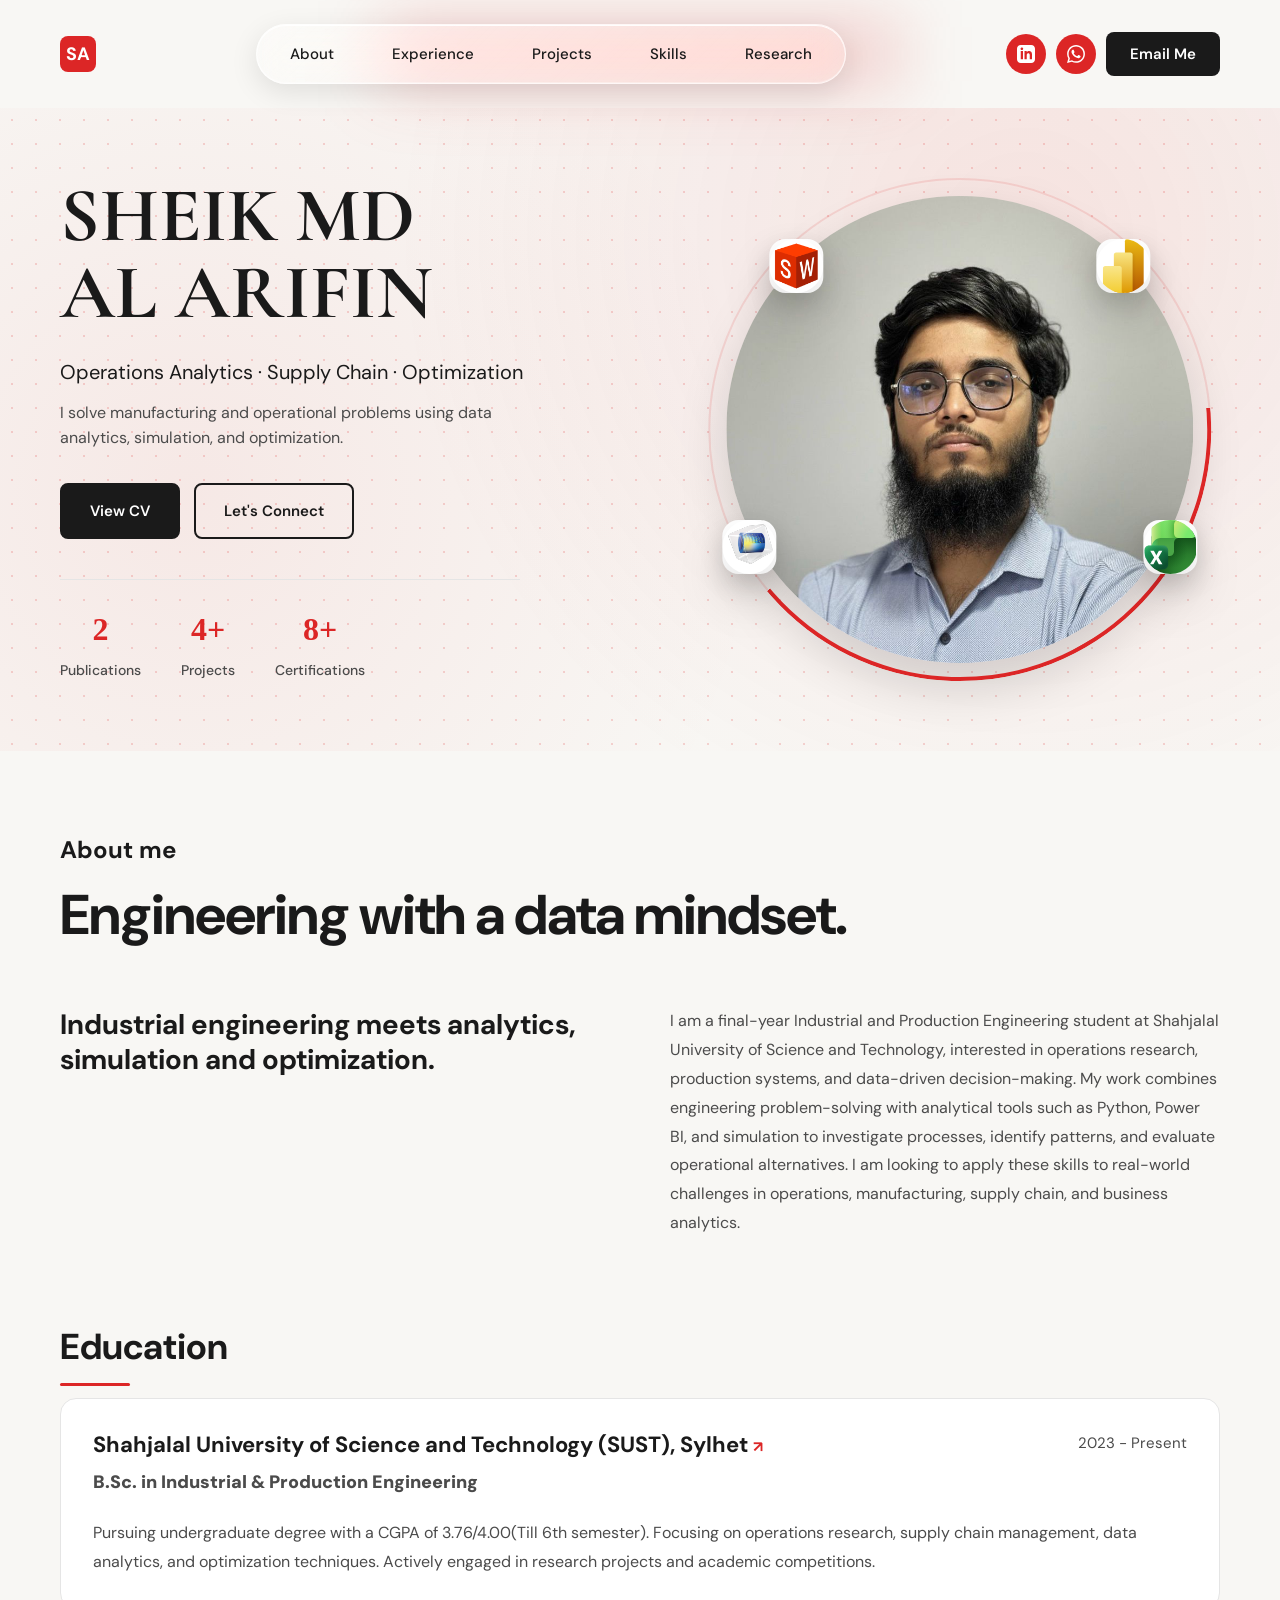
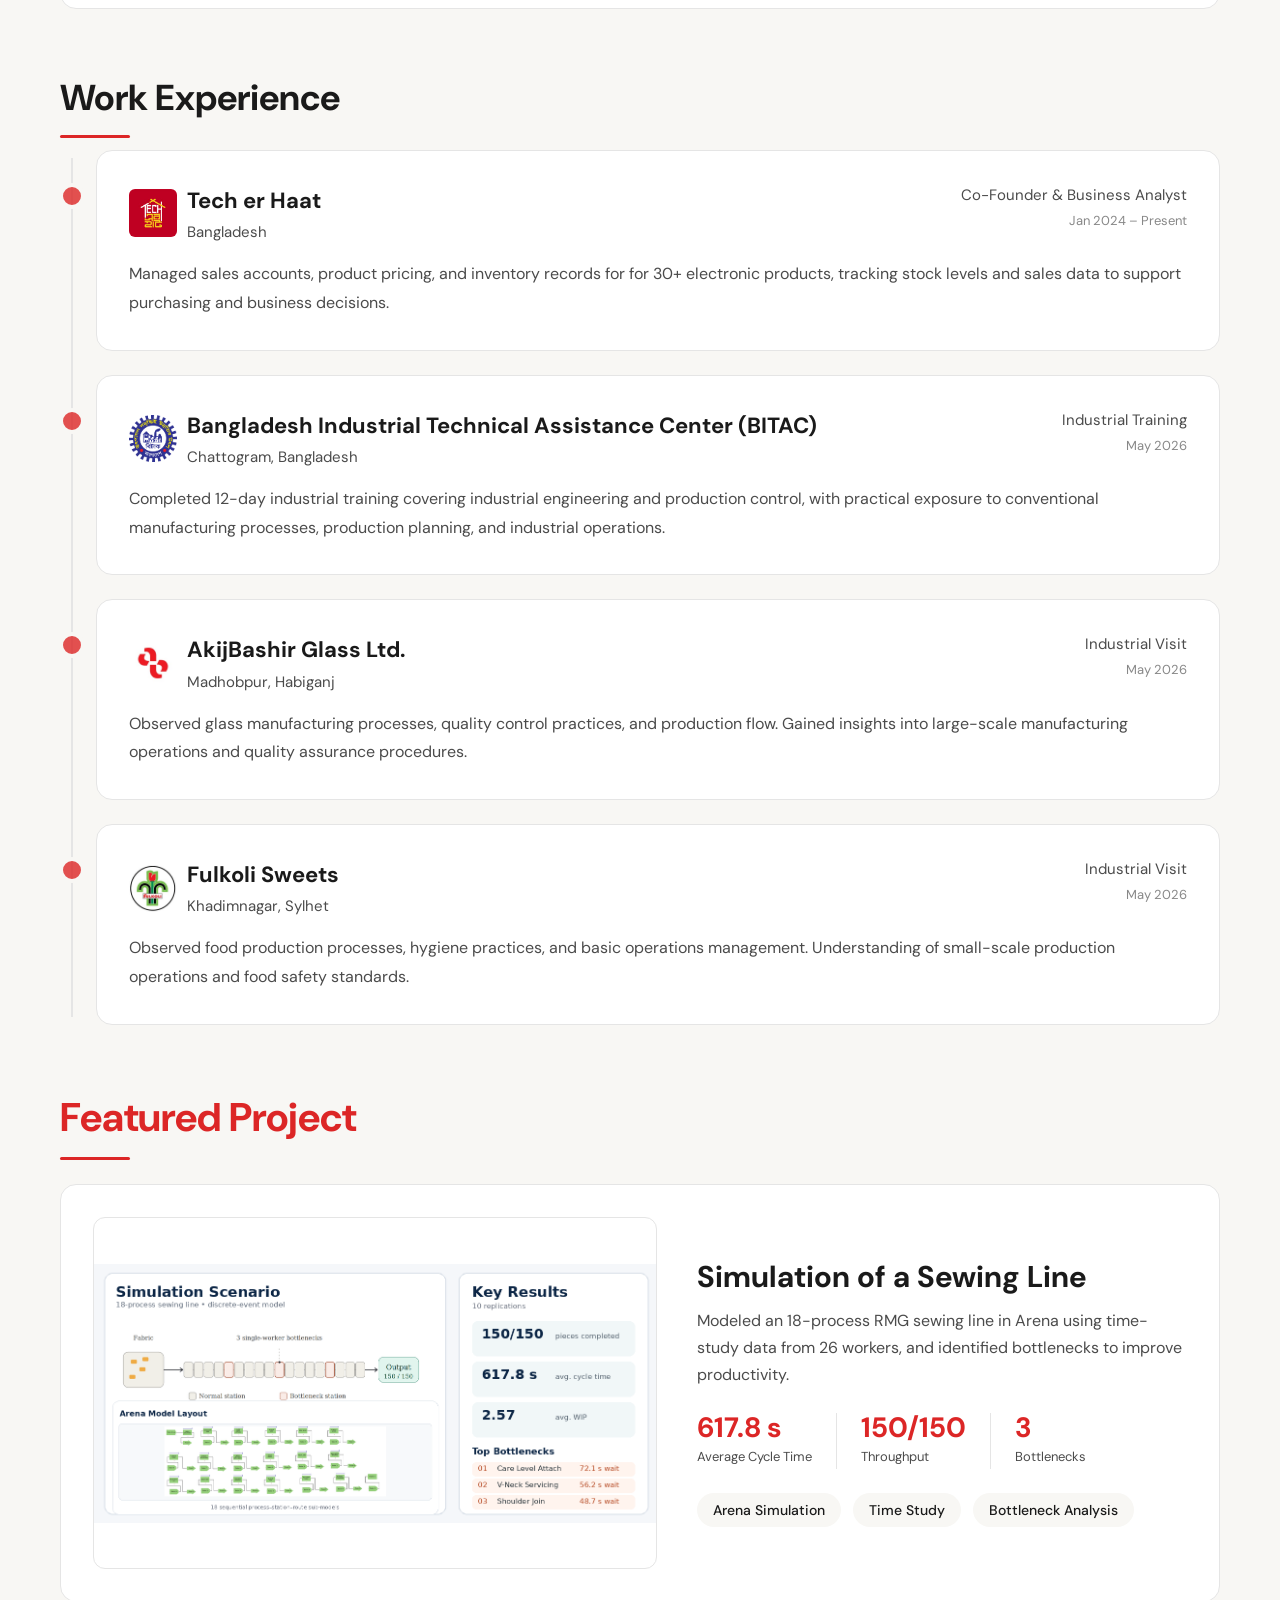
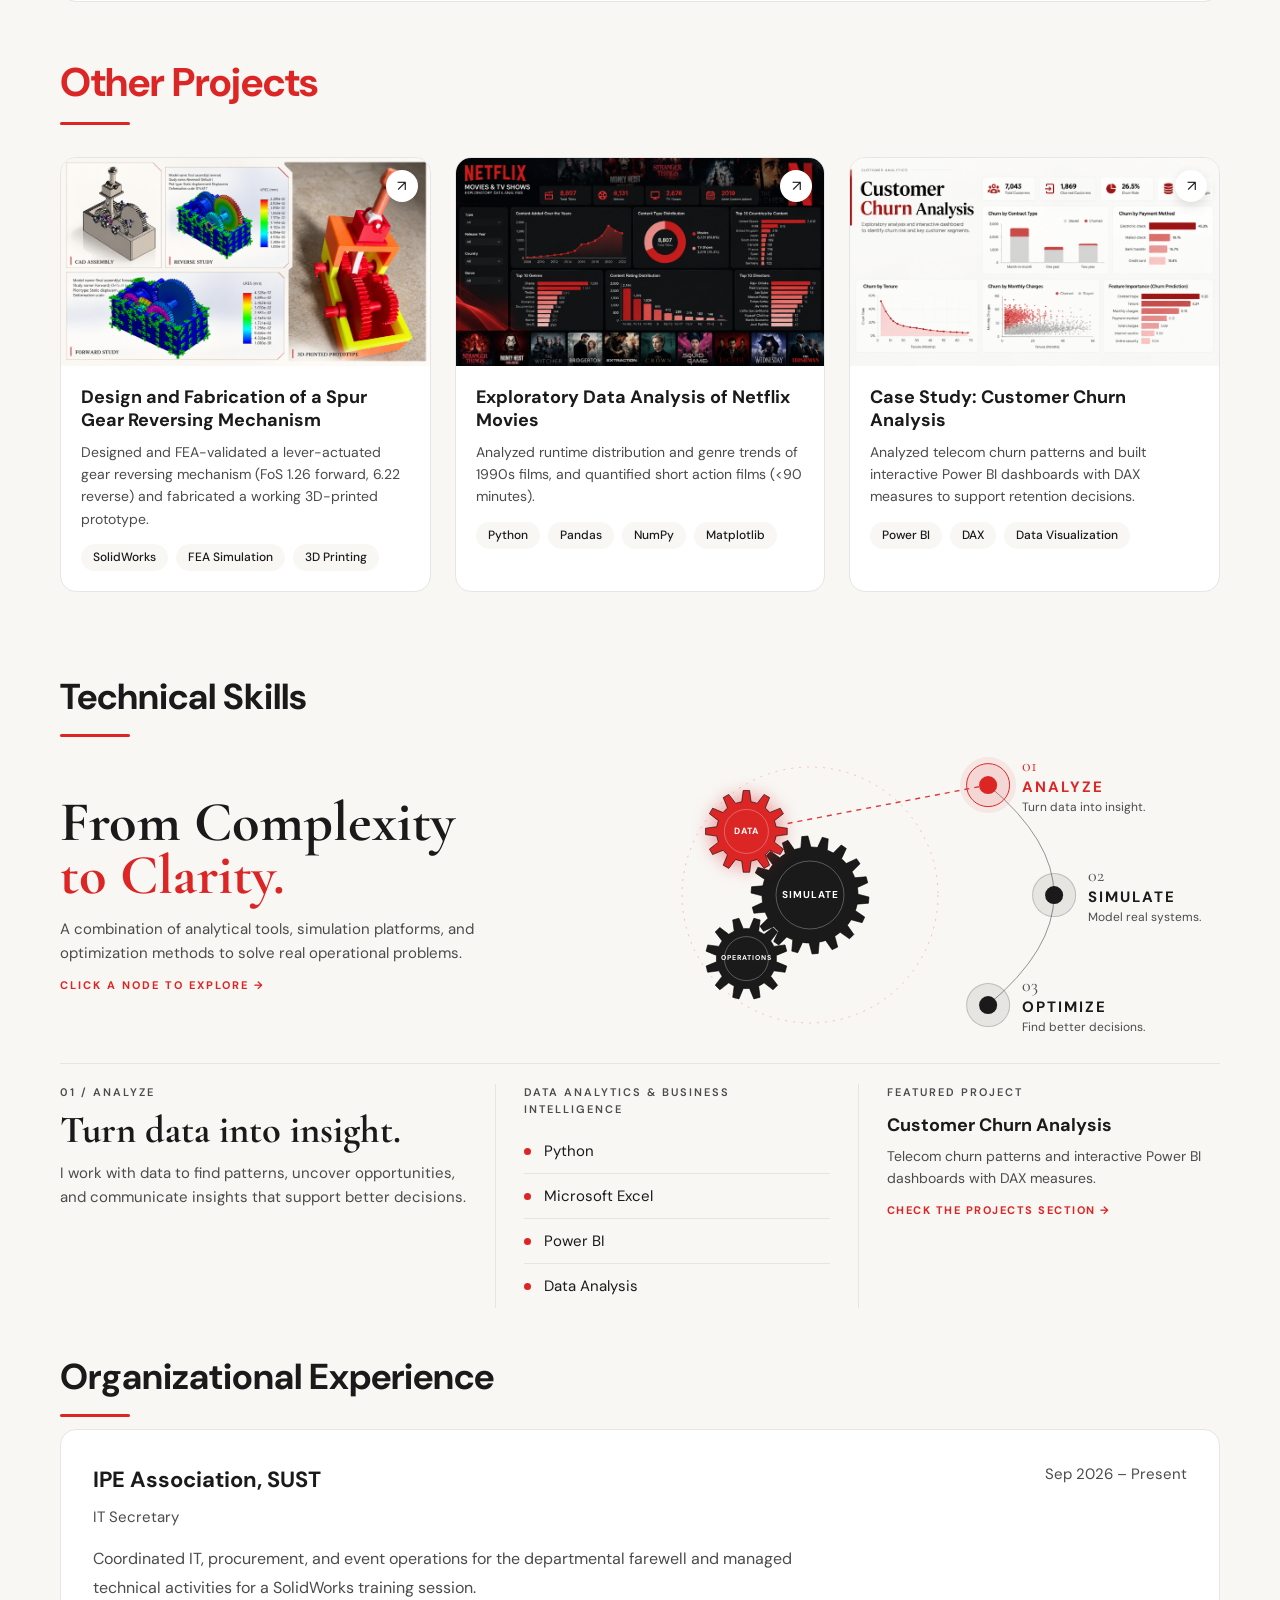
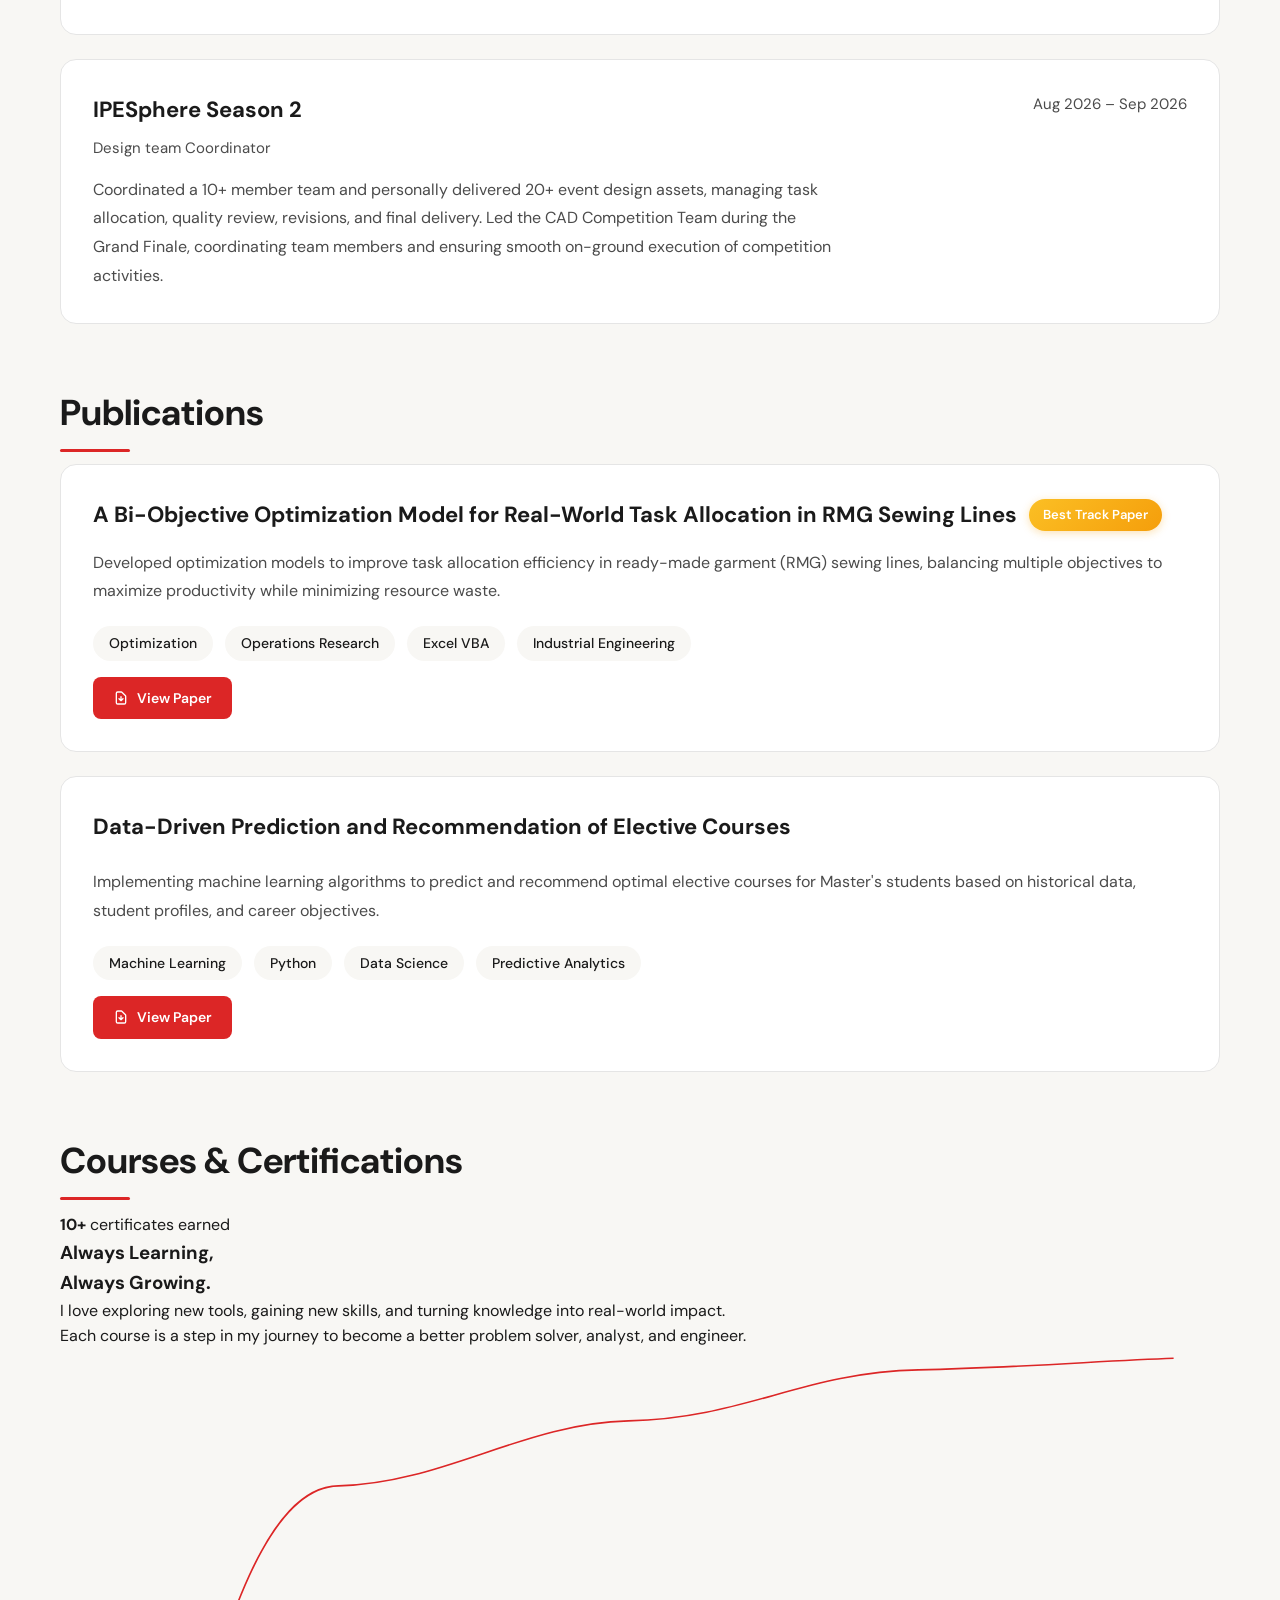
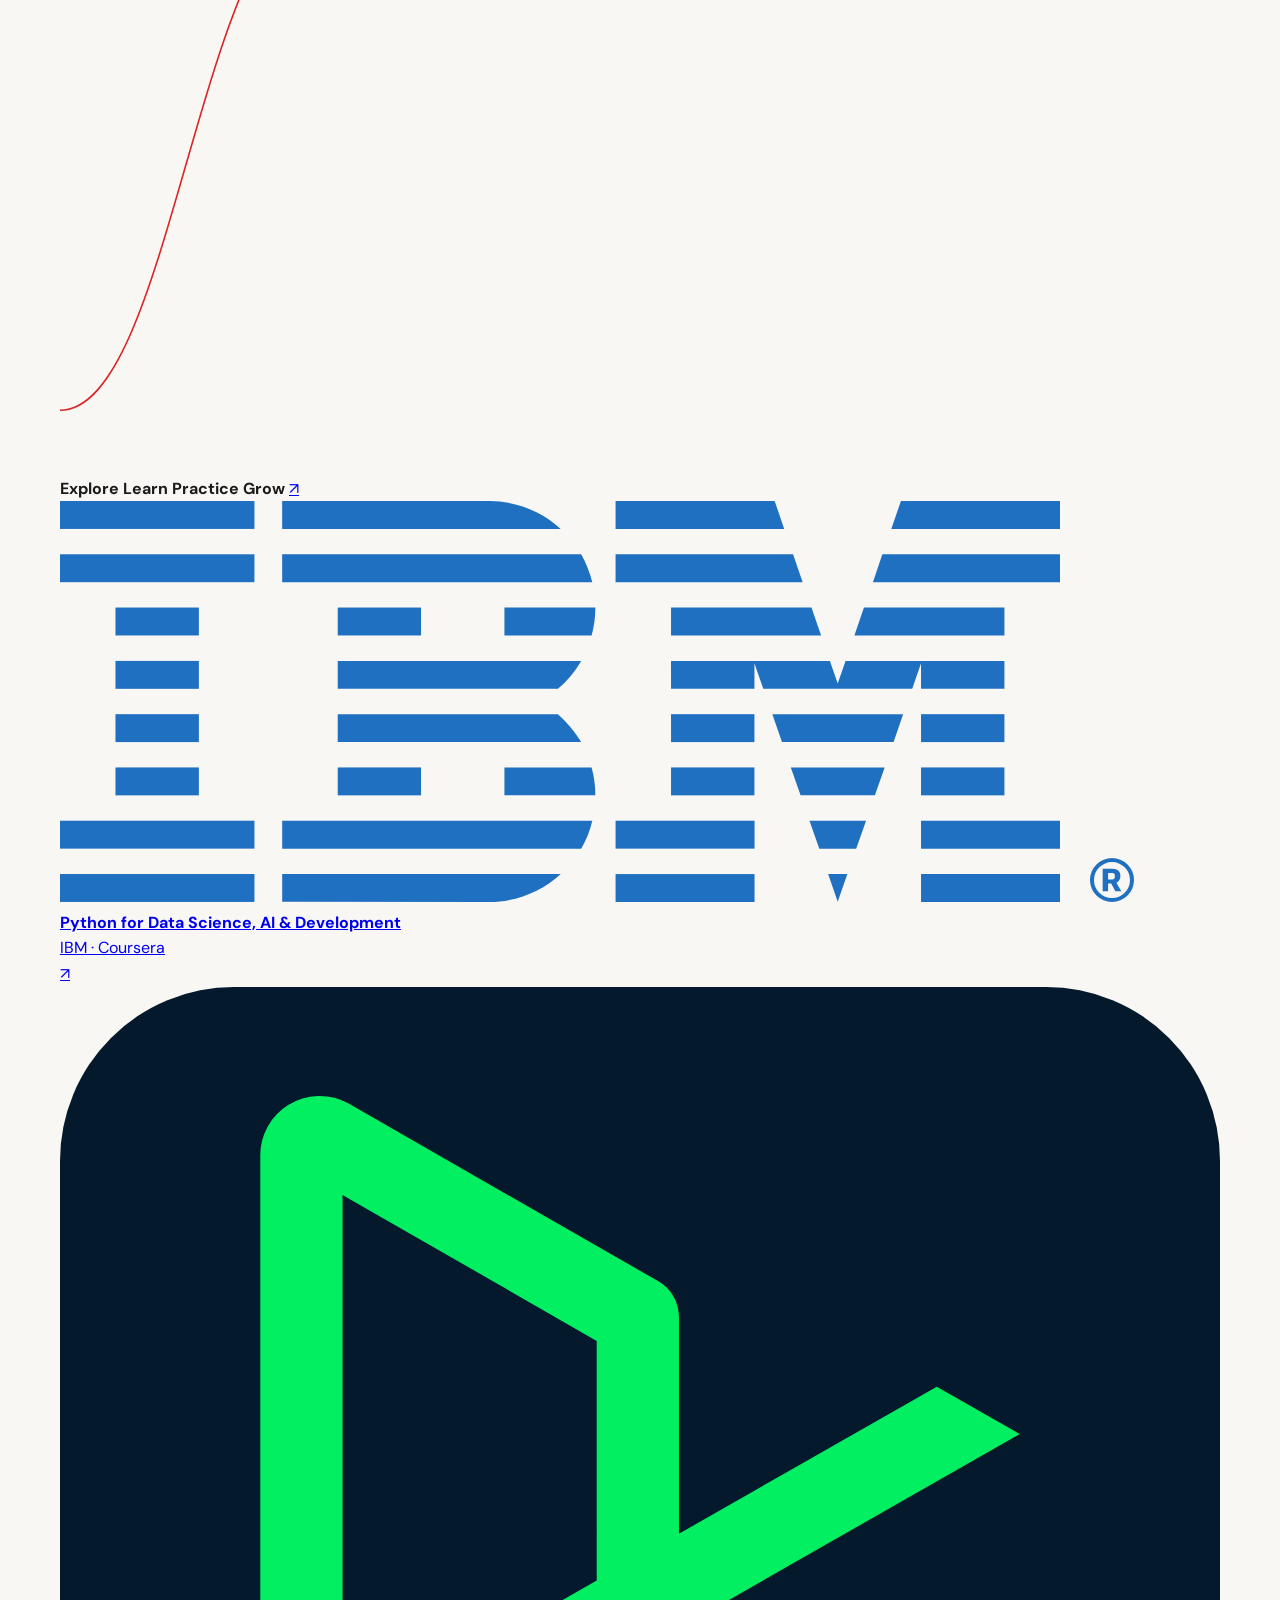
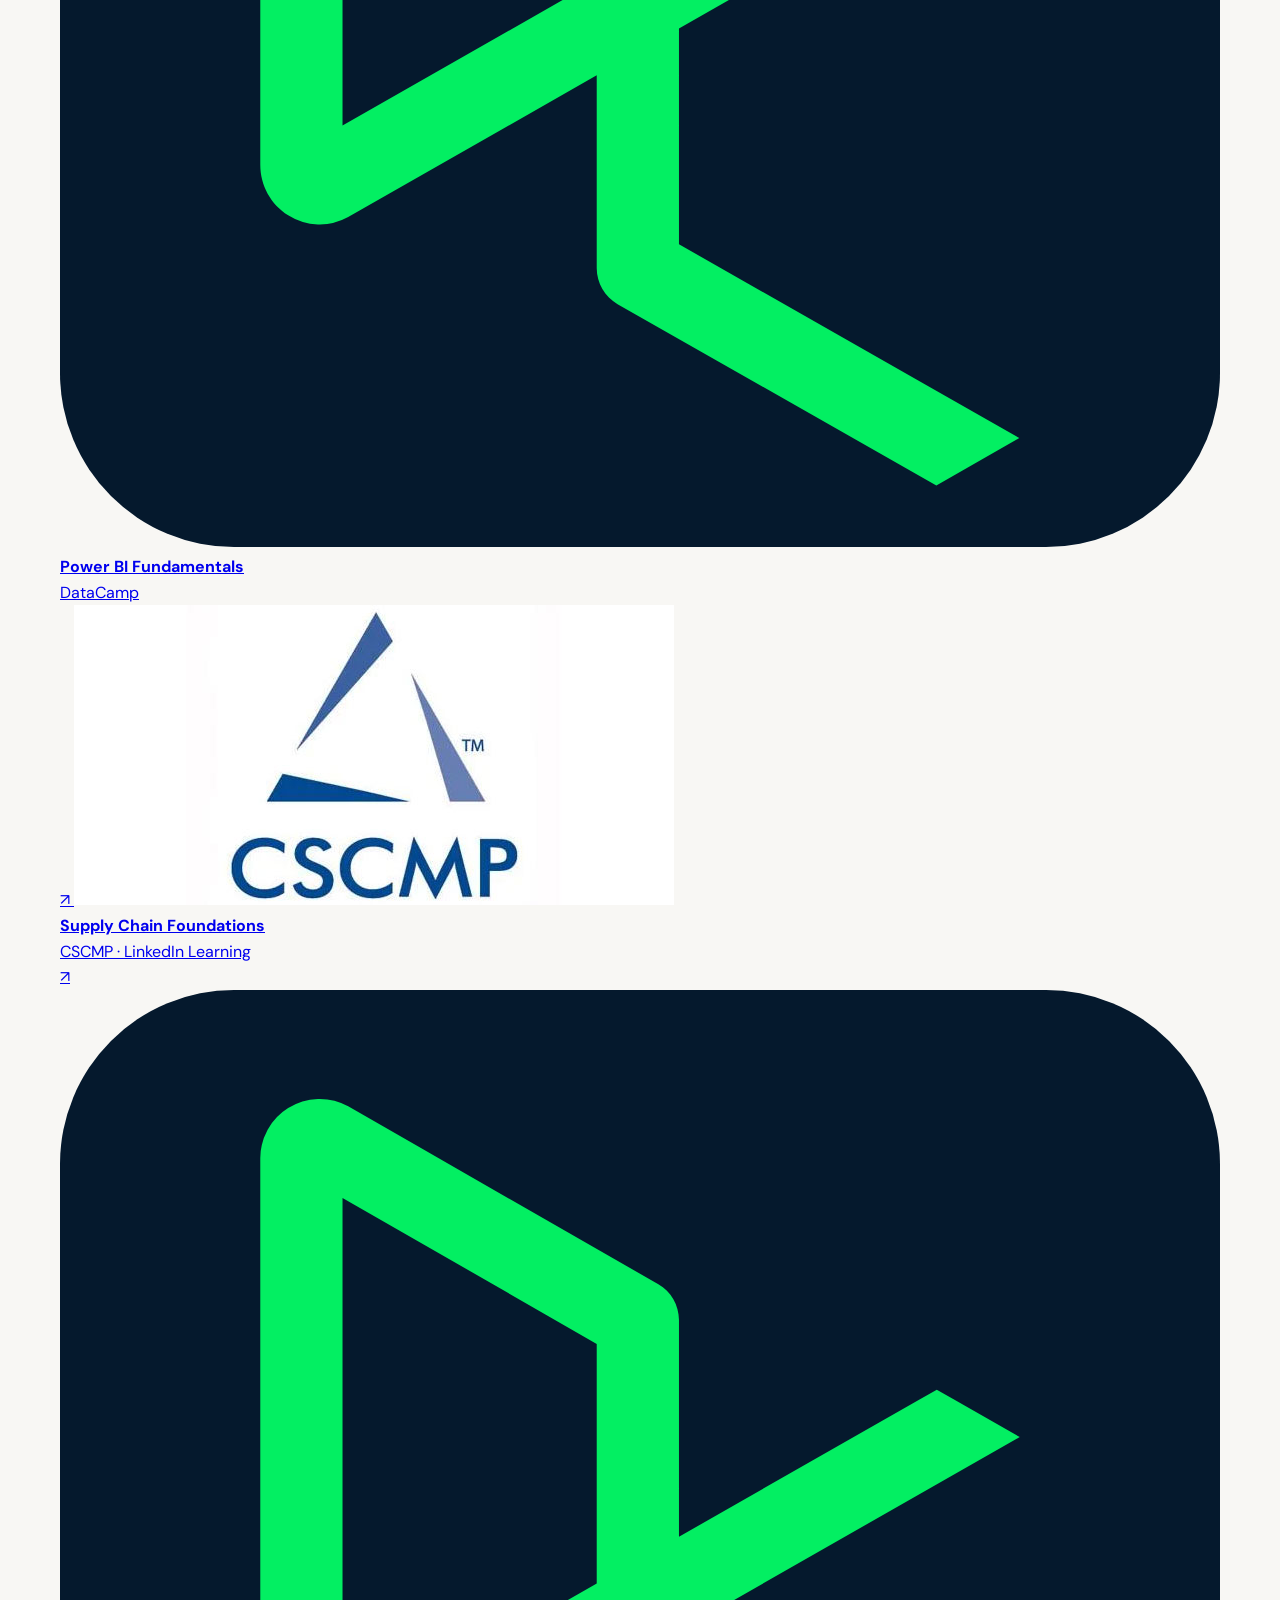
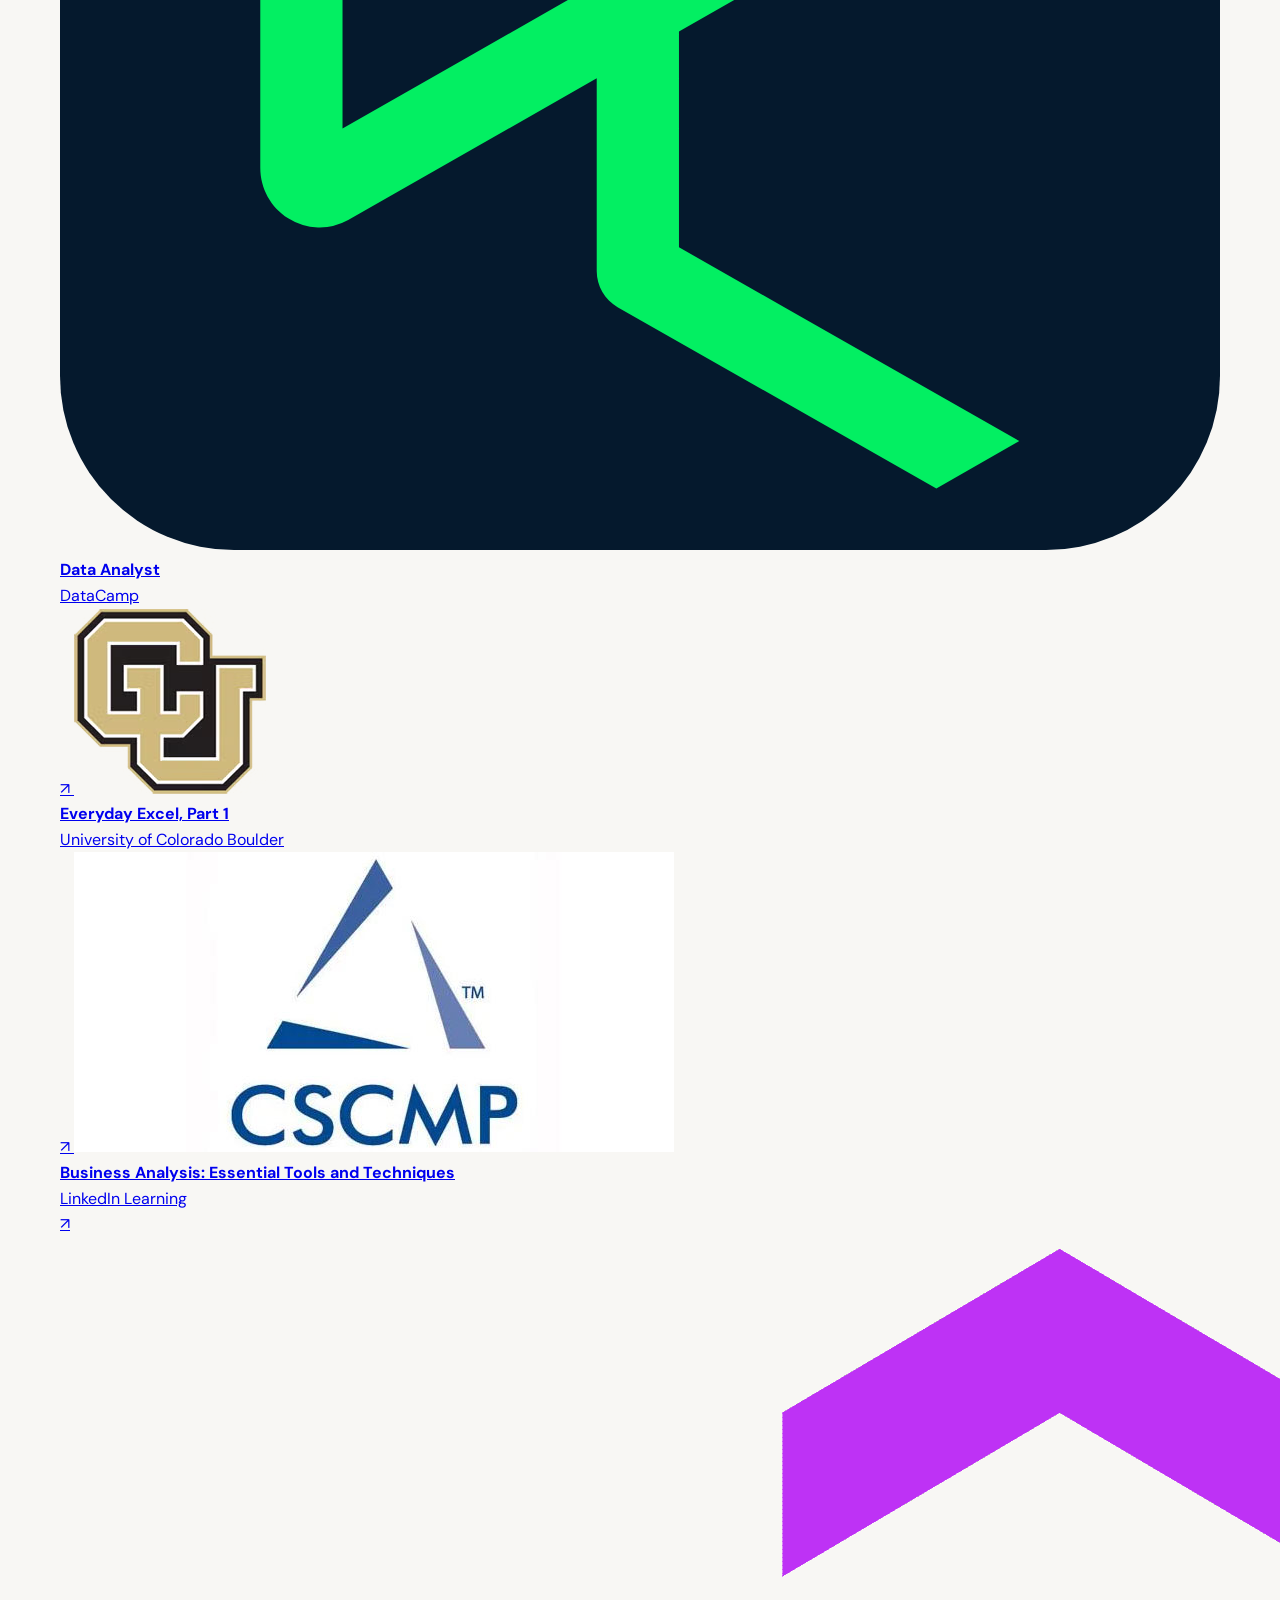
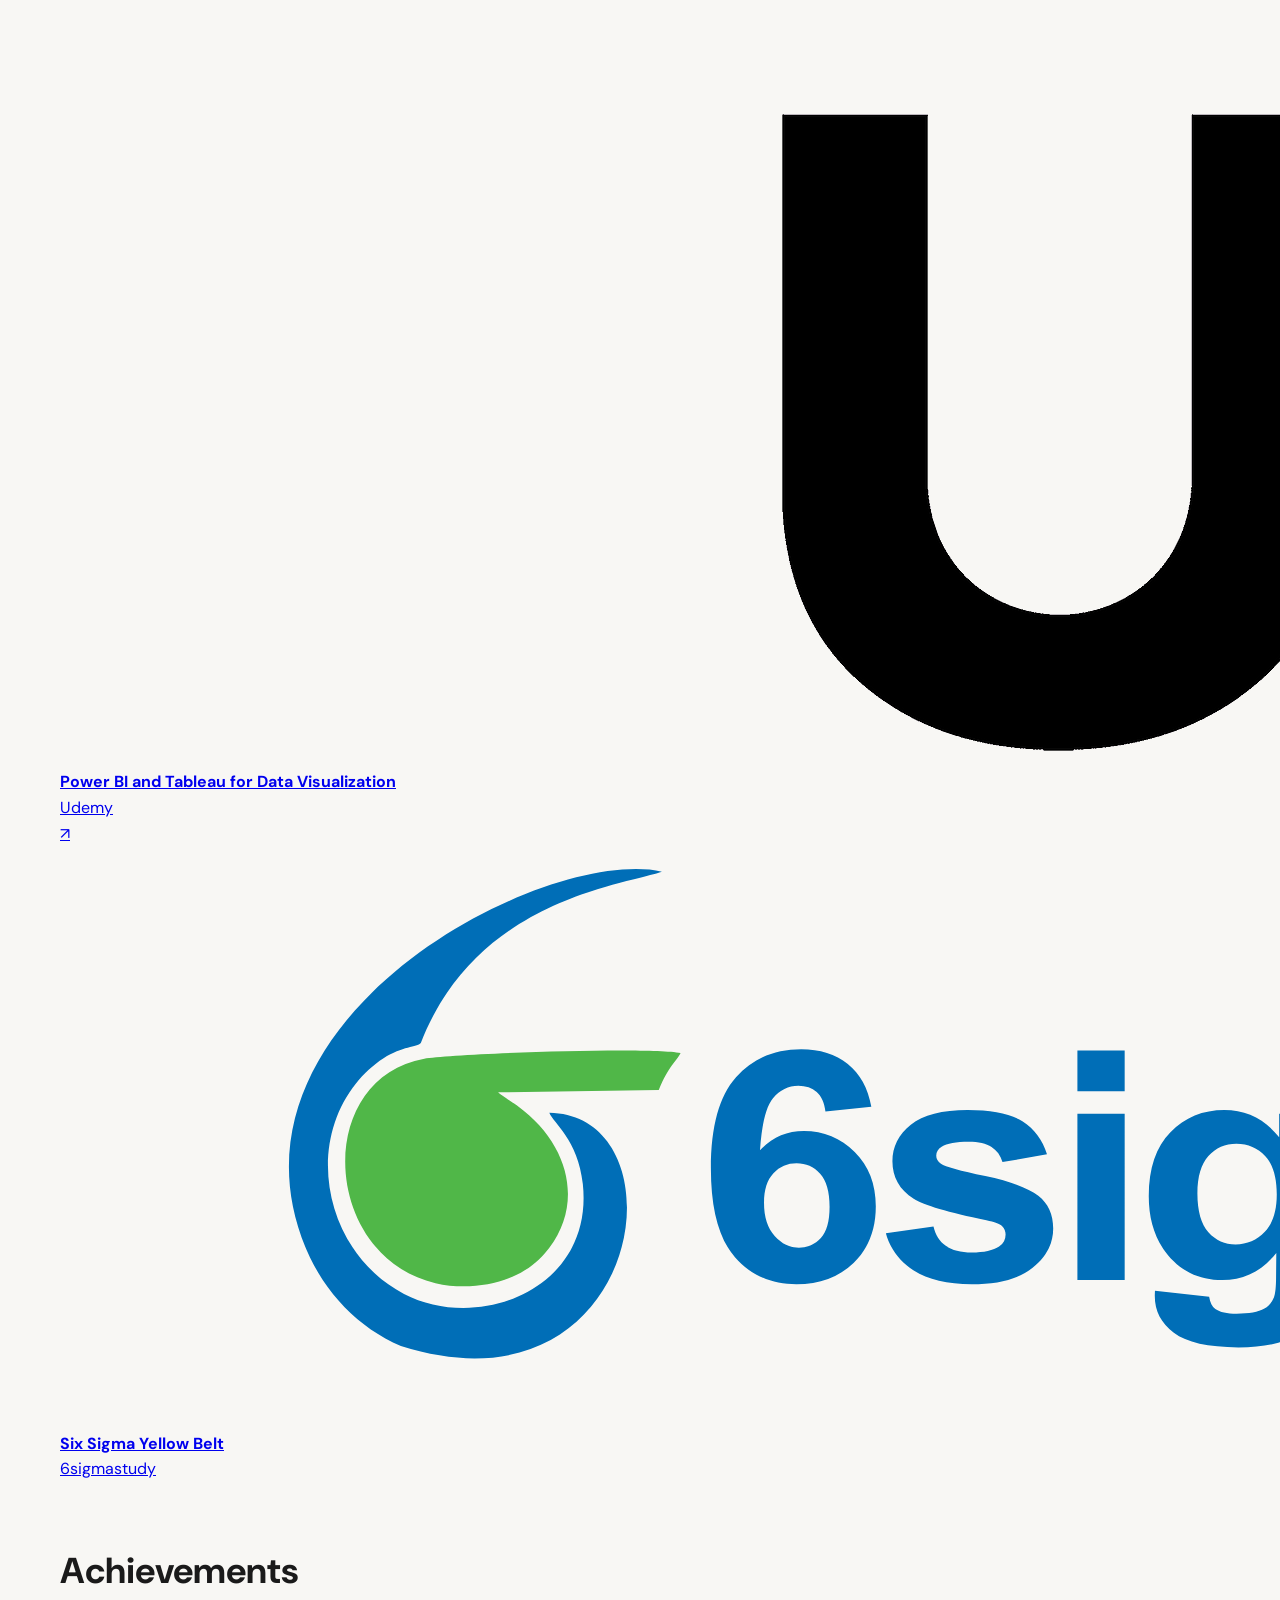
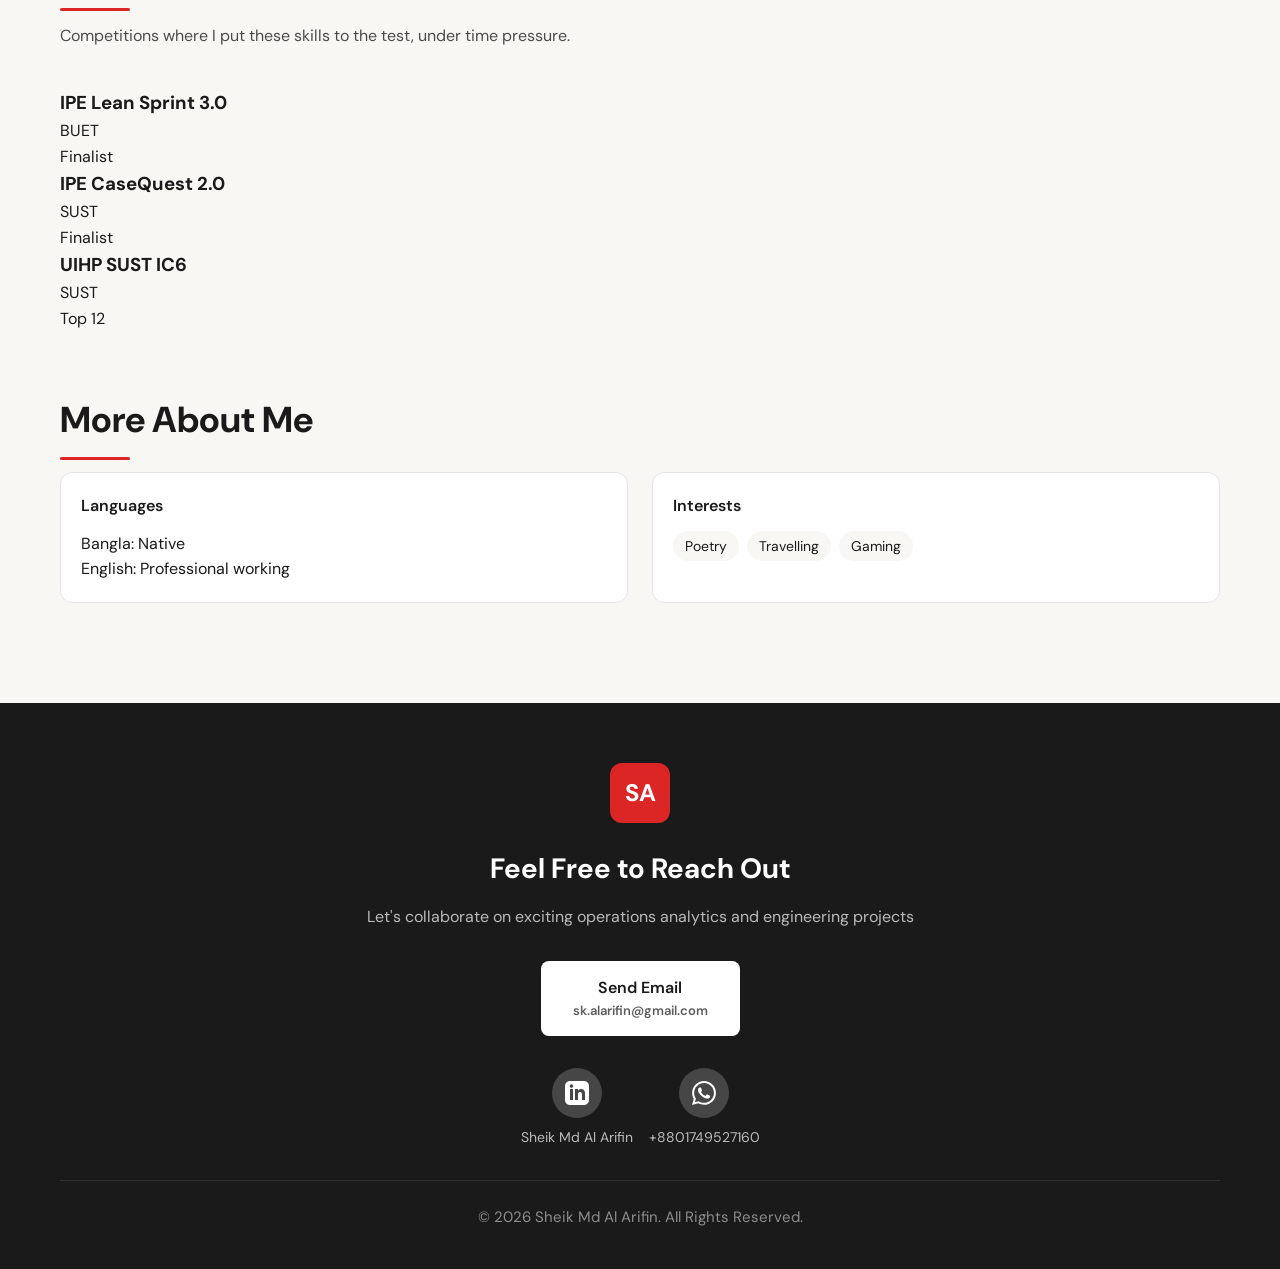
==== commit a78e11ce: "Refactor index.html with content updates and organization Updated various sections of the index.html" ====
--- a/index.html
+++ b/index.html
@@ -22,8 +22,9 @@
                     <li><a href="#about">About</a></li>
                     <li><a href="#experience">Experience</a></li>
                     <li><a href="#projects">Projects</a></li>
+                    <li><a href="#services">Skills</a></li>
                     <li><a href="#publications">Research</a></li>
-                    <li><a href="#services">Skills</a></li>
+                    
                 </ul>
 
                 <div class="nav-right">
@@ -50,8 +51,9 @@
                     <li><a href="#about">About</a></li>
                     <li><a href="#experience">Experience</a></li>
                     <li><a href="#projects">Projects</a></li>
+                    <li><a href="#services">Skills</a></li>
                     <li><a href="#publications">Research</a></li>
-                    <li><a href="#services">Skills</a></li>
+                    
                 </ul>
 
                 <!-- always pinned at the bottom -->
@@ -81,7 +83,7 @@
             <p class="sc-role">Operations Analytics · Supply Chain · Optimization</p>
             <p class="sc-line">I solve manufacturing and operational problems using data analytics, simulation, and optimization.</p>
             <div class="sc-btns">
-                <a href="assets/documents/arifin_cv1.pdf" target="_blank" class="sc-btn-dark">View CV</a>
+                <a href="assets/documents/arifin_cv.pdf" target="_blank" class="sc-btn-dark">View CV</a>
                 <a href="#contact" class="sc-btn-outline">Let's Connect</a>
             </div>
 
@@ -125,7 +127,11 @@
             <div class="sc-cols">
                 <h3>Industrial engineering meets analytics, simulation and optimization.</h3>
                 <div>
-                    <p>Final-year Industrial & Production Engineering student at Shahjalal University of Science and Technology with experience across operations research, supply chain, data analytics, simulation and industrial exposure. Interested in solving real operational problems through structured analysis and quantitative decision-making.</p>
+                    <p>I am a final-year Industrial and Production Engineering student at Shahjalal University of Science and Technology, interested in operations research, production systems, and data-driven decision-making.
+
+My work combines engineering problem-solving with analytical tools such as Python, Power BI, and simulation to investigate processes, identify patterns, and evaluate operational alternatives.
+
+I am looking to apply these skills to real-world challenges in operations, manufacturing, supply chain, and business analytics.</p>
                 </div>
             </div>
         </div>
@@ -150,12 +156,7 @@
                     <div class="date">2023 - Present</div>
                 </div>
                 <p>Pursuing undergraduate degree with a CGPA of 3.76/4.00(Till 6th semester). Focusing on operations research, supply chain management, data analytics, and optimization techniques. Actively engaged in research projects and academic competitions.</p>
-                <div class="skills">
-                    <span class="skill-tag">Industrial Engineering</span>
-                    <span class="skill-tag">Operations Research</span>
-                    <span class="skill-tag">Supply Chain</span>
-                    <span class="skill-tag">Data Analytics</span>
-                </div>
+
             </div>
 
         </section>
@@ -181,11 +182,6 @@
                     </div>
                     <p>Managed sales accounts, product pricing, and inventory records for for 30+ electronic products, tracking 
                     stock levels and sales data to support purchasing and business decisions.</p>
-                    <div class="skills">
-                        <span class="skill-tag">Business Analytics</span>
-                        <span class="skill-tag">Inventory Management</span>
-                        <span class="skill-tag">Excel</span>
-                    </div>
                 </div>
                 <div class="experience-item">
                     <div class="experience-header">
@@ -206,10 +202,6 @@
                     <p>Completed 12-day industrial training covering industrial engineering and production control, with practical 
                     exposure to conventional manufacturing processes, production planning, and 
                     industrial operations.</p>
-                    <div class="skills">
-                        <span class="skill-tag">Manufacturing Processes</span>
-                        <span class="skill-tag">Production Control</span>
-                    </div>
                 </div>
                 
                 <div class="experience-item">
@@ -229,11 +221,6 @@
                         </div>
                     </div>
                     <p>Observed glass manufacturing processes, quality control practices, and production flow. Gained insights into large-scale manufacturing operations and quality assurance procedures.</p>
-                    <div class="skills">
-                        <span class="skill-tag">Manufacturing</span>
-                        <span class="skill-tag">Quality Control</span>
-                        <span class="skill-tag">Production Planning</span>
-                    </div>
                 </div>
 
                 <div class="experience-item">
@@ -253,64 +240,11 @@
                         </div>
                     </div>
                     <p>Observed food production processes, hygiene practices, and basic operations management. Understanding of small-scale production operations and food safety standards.</p>
-                    <div class="skills">
-                        <span class="skill-tag">Food Production</span>
-                        <span class="skill-tag">Operations Management</span>
-                        <span class="skill-tag">Hygiene Standards</span>
-                    </div>
                 </div>
             </div>   
         </section>
-        <!-- Org. Experience -->
-        <section id="org_experience">
-            <h2>Organizational Experience</h2>
-
-            <!-- IPE Association -->
-            <div class="experience-item has-photos">
-                <div class="experience-header">
-                    <div>
-                        <h3>IPE Association, SUST</h3>
-                        <div class="company">IT Secretary</div>
-                    </div>
-                    <div class="date">Sep 2026 – Present</div>
-                </div>
-                <p>Coordinated IT, procurement, and event operations for the departmental farewell and managed technical activities for a SolidWorks training session.</p>
-                <div class="skills">
-                    <span class="skill-tag">Event Operations</span>
-                    <span class="skill-tag">Leadership</span>
-                    <span class="skill-tag">Technical Support</span>
-                </div>
-
-                <div class="org-photos">
-                    <img src="assets\images\sessionCADwithQR.png" alt="IPE Association event">
-                    <img src="assets\images\INDOOR Banner.png" alt="SolidWorks training session">
-                </div>
-            </div>
-
-            <!-- IPESphere Season 2 -->
-            <div class="experience-item has-photos">
-                <div class="experience-header">
-                    <div>
-                        <h3>IPESphere Season 2</h3>
-                        <div class="company">Design team Coordinator</div>
-                    </div>
-                    <div class="date">Aug 2026 – Sep 2026</div>
-                </div>
-                <p>Coordinated a 10+ member team and personally delivered 20+ event design assets, managing task allocation, quality review, revisions, and final delivery. Led the CAD Competition Team during the Grand Finale, coordinating team members and ensuring smooth on-ground execution of competition activities.</p>
-                <div class="skills">
-                    <span class="skill-tag">Team Coordination</span>
-                    <span class="skill-tag">Leadership</span>
-                    <span class="skill-tag">Event Management</span>
-                </div>
-
-                <div class="org-photos">
-                    <img src="assets\images\boost 1.png" alt="IPESphere design assets">
-                    <img src="assets\images\channel 24.png" alt="CAD competition">
-                </div>
-            </div>
-        </section>
-
-        <!-- Projects Section -->
+
+         <!-- Projects Section -->
         <section id="projects">
             <p class="sc-eyebrow">Featured Project</p>
 
@@ -393,7 +327,133 @@
                 <button class="car-btn car-next" id="carNext" aria-label="Next">›</button>
             </div>
         </section>
-
+         <!-- Professional Skills -->
+        <section id="services" class="ks">
+        <h2>Technical Skills</h2>
+
+        <div class="ks-top">
+
+            <div class="ks-intro">
+                <h3 class="ks-headline">From Complexity <span>to Clarity.</span></h3>
+                <p>A combination of analytical tools, simulation platforms, and optimization methods to solve real operational problems.</p>
+                <p class="ks-hint">Click a node to explore →</p>
+            </div>
+
+            <div class="ks-stage" id="ksStage">
+
+                <!-- gear train: data → simulate → operations -->
+                <svg class="ks-gears" viewBox="0 0 340 300" aria-hidden="true">
+                    <circle cx="190" cy="150" r="128" fill="none" stroke="rgba(220,38,38,.25)" stroke-dasharray="2 6"/>
+
+                    <g class="ks-g" data-key="simulate">
+                        <g class="spin">
+                            <path class="gp" data-cx="190" data-cy="150" data-n="18" data-ph="225"/>
+                            <circle cx="190" cy="150" r="34" class="ring"/>
+                        </g>
+                    </g>
+
+                    <g class="ks-g" data-key="analyze">
+                        <g class="spin rev">
+                            <path class="gp" data-cx="126.4" data-cy="86.4" data-n="12" data-ph="30"/>
+                            <circle cx="126.4" cy="86.4" r="22" class="ring"/>
+                        </g>
+                    </g>
+
+                    <g class="ks-g" data-key="optimize">
+                        <g class="spin rev">
+                            <path class="gp" data-cx="126.4" data-cy="213.6" data-n="12" data-ph="315"/>
+                            <circle cx="126.4" cy="213.6" r="22" class="ring"/>
+                        </g>
+                    </g>
+
+                    <g fill="#fff" text-anchor="middle" font-family="DM Sans, sans-serif" font-weight="700" letter-spacing="1">
+                        <text x="190" y="150" font-size="10" dominant-baseline="middle">SIMULATE</text>
+                        <text x="126.4" y="86.4" font-size="9" dominant-baseline="middle">DATA</text>
+                        <text x="126.4" y="213.6" font-size="7" dominant-baseline="middle">OPERATIONS</text>
+                    </g>
+                </svg>
+
+                <!-- arc and links to the nodes -->
+                <svg class="ks-arc" viewBox="0 0 600 300" preserveAspectRatio="none" aria-hidden="true">
+                    <path d="M368 40 Q500 150 368 260" fill="none" stroke="rgba(26,26,26,.45)" stroke-width="1"/>
+                    <line class="lk" data-key="analyze"  x1="167.6" y1="78.5"  x2="368" y2="40"/>
+                    <line class="lk" data-key="simulate" x1="250"   y1="150"   x2="434" y2="150"/>
+                    <line class="lk" data-key="optimize" x1="167.6" y1="221.5" x2="368" y2="260"/>
+                </svg>
+
+                <div class="ks-nodes">
+                    <button class="ks-node n1 on" data-key="analyze" aria-pressed="true">
+                        <span class="ks-lab"><em>01</em><b>Analyze</b><small>Turn data into insight.</small></span>
+                    </button>
+                    <button class="ks-node n2" data-key="simulate" aria-pressed="false">
+                        <span class="ks-lab"><em>02</em><b>Simulate</b><small>Model real systems.</small></span>
+                    </button>
+                    <button class="ks-node n3" data-key="optimize" aria-pressed="false">
+                        <span class="ks-lab"><em>03</em><b>Optimize</b><small>Find better decisions.</small></span>
+                    </button>
+                </div>
+            </div>
+        </div>
+
+        <div class="ks-panel" id="ksPanel">
+            <div class="ks-p-main">
+                <p class="ks-kicker" id="ksKicker"></p>
+                <h3 class="ks-title" id="ksTitle"></h3>
+                <p class="ks-desc" id="ksDesc"></p>
+            </div>
+
+            <div class="ks-p-tools">
+                <p class="ks-kicker" id="ksGroup"></p>
+                <ul class="ks-tools" id="ksTools"></ul>
+            </div>
+
+            <a class="ks-feat" id="ksFeat" href="#projects">
+                <p class="ks-kicker">Featured project</p>
+                <h4 id="ksFeatTitle"></h4>
+                <p id="ksFeatDesc"></p>
+                <span class="ks-cta" id="ksFeatCta"></span>
+            </a>
+        </div>
+    </section>
+
+        <!-- Org. Experience -->
+        <section id="org_experience">
+            <h2>Organizational Experience</h2>
+
+            <!-- IPE Association -->
+            <div class="experience-item has-photos">
+                <div class="experience-header">
+                    <div>
+                        <h3>IPE Association, SUST</h3>
+                        <div class="company">IT Secretary</div>
+                    </div>
+                    <div class="date">Sep 2026 – Present</div>
+                </div>
+                <p>Coordinated IT, procurement, and event operations for the departmental farewell and managed technical activities for a SolidWorks training session.</p>
+
+                <div class="org-photos">
+                    <img src="assets\images\sessionCADwithQR.png" alt="IPE Association event">
+                    <img src="assets\images\INDOOR Banner.png" alt="SolidWorks training session">
+                </div>
+            </div>
+
+            <!-- IPESphere Season 2 -->
+            <div class="experience-item has-photos">
+                <div class="experience-header">
+                    <div>
+                        <h3>IPESphere Season 2</h3>
+                        <div class="company">Design team Coordinator</div>
+                    </div>
+                    <div class="date">Aug 2026 – Sep 2026</div>
+                </div>
+                <p>Coordinated a 10+ member team and personally delivered 20+ event design assets, managing task allocation, quality review, revisions, and final delivery. Led the CAD Competition Team during the Grand Finale, coordinating team members and ensuring smooth on-ground execution of competition activities.</p>
+
+                <div class="org-photos">
+                    <img src="assets\images\boost 1.png" alt="IPESphere design assets">
+                    <img src="assets\images\channel 24.png" alt="CAD competition">
+                </div>
+            </div>
+        </section>
 
         <!-- Research Papers / Publications -->
         <section id="publications">
@@ -416,7 +476,7 @@
                 <div class="skills">
                     <span class="skill-tag">Optimization</span>
                     <span class="skill-tag">Operations Research</span>
-                    <span class="skill-tag">Python</span>
+                    <span class="skill-tag">Excel VBA</span>
                     <span class="skill-tag">Industrial Engineering</span>
                 </div>
                 <a href="https://doi.org/10.46254/BA08.20250363" target="_blank" class="btn-view-paper">
@@ -450,171 +510,129 @@
             </div>
         </section>
         
-        <!-- Professional Skills -->
-        <section id="services" class="ks">
-        <h2>Technical Skills</h2>
-
-        <div class="ks-top">
-
-            <div class="ks-intro">
-                <h3 class="ks-headline">From Complexity <span>to Clarity.</span></h3>
-                <p>A combination of analytical tools, simulation platforms, and optimization methods to solve real operational problems.</p>
-                <p class="ks-hint">Click a node to explore →</p>
-            </div>
-
-            <div class="ks-stage" id="ksStage">
-
-                <!-- gear train: data → simulate → operations -->
-                <svg class="ks-gears" viewBox="0 0 340 300" aria-hidden="true">
-                    <circle cx="190" cy="150" r="128" fill="none" stroke="rgba(220,38,38,.25)" stroke-dasharray="2 6"/>
-
-                    <g class="ks-g" data-key="simulate">
-                        <g class="spin">
-                            <path class="gp" data-cx="190" data-cy="150" data-n="18" data-ph="225"/>
-                            <circle cx="190" cy="150" r="34" class="ring"/>
-                        </g>
-                    </g>
-
-                    <g class="ks-g" data-key="analyze">
-                        <g class="spin rev">
-                            <path class="gp" data-cx="126.4" data-cy="86.4" data-n="12" data-ph="30"/>
-                            <circle cx="126.4" cy="86.4" r="22" class="ring"/>
-                        </g>
-                    </g>
-
-                    <g class="ks-g" data-key="optimize">
-                        <g class="spin rev">
-                            <path class="gp" data-cx="126.4" data-cy="213.6" data-n="12" data-ph="315"/>
-                            <circle cx="126.4" cy="213.6" r="22" class="ring"/>
-                        </g>
-                    </g>
-
-                    <g fill="#fff" text-anchor="middle" font-family="DM Sans, sans-serif" font-weight="700" letter-spacing="1">
-                        <text x="190" y="150" font-size="10" dominant-baseline="middle">SIMULATE</text>
-                        <text x="126.4" y="86.4" font-size="9" dominant-baseline="middle">DATA</text>
-                        <text x="126.4" y="213.6" font-size="7" dominant-baseline="middle">OPERATIONS</text>
-                    </g>
+       
+    
+
+    <!-- Certifications -->
+        <section id="certifications" class="lr">
+            <div class="lr-titlebar">
+                <h2>Courses & Certifications</h2>
+                <span class="lr-count"><i></i><b id="lrCount">10+</b> certificates earned</span>
+            </div>
+            <div class="lr-head">
+                <div>
+                    <h3 class="lr-title">Always Learning,<br>Always <span>Growing.</span></h3>
+                    <p class="lr-sub">I love exploring new tools, gaining new skills, and turning knowledge into real-world impact.</p>
+                </div>
+                <p class="lr-note">Each course is a step in my journey to become a better problem solver, analyst, and engineer.</p>
+            </div>
+
+            <div class="lr-stage" id="lrStage">
+
+                <!-- rising curve + milestones -->
+                <svg class="lr-curve" viewBox="0 0 1000 620" preserveAspectRatio="none" aria-hidden="true">
+                    <path d="M0 570 C100 570 120 120 240 118 C330 116 400 64 490 62 C590 60 640 20 740 18 C830 16 900 10 960 8"
+                        fill="none" stroke="#dc2626" stroke-width="1.6" vector-effect="non-scaling-stroke"/>
                 </svg>
-
-                <!-- arc and links to the nodes -->
-                <svg class="ks-arc" viewBox="0 0 600 300" preserveAspectRatio="none" aria-hidden="true">
-                    <path d="M368 40 Q500 150 368 260" fill="none" stroke="rgba(26,26,26,.45)" stroke-width="1"/>
-                    <line class="lk" data-key="analyze"  x1="167.6" y1="78.5"  x2="368" y2="40"/>
-                    <line class="lk" data-key="simulate" x1="250"   y1="150"   x2="434" y2="150"/>
-                    <line class="lk" data-key="optimize" x1="167.6" y1="221.5" x2="368" y2="260"/>
-                </svg>
-
-                <div class="ks-nodes">
-                    <button class="ks-node n1 on" data-key="analyze" aria-pressed="true">
-                        <span class="ks-lab"><em>01</em><b>Analyze</b><small>Turn data into insight.</small></span>
-                    </button>
-                    <button class="ks-node n2" data-key="simulate" aria-pressed="false">
-                        <span class="ks-lab"><em>02</em><b>Simulate</b><small>Model real systems.</small></span>
-                    </button>
-                    <button class="ks-node n3" data-key="optimize" aria-pressed="false">
-                        <span class="ks-lab"><em>03</em><b>Optimize</b><small>Find better decisions.</small></span>
-                    </button>
-                </div>
-            </div>
-        </div>
-
-        <div class="ks-panel" id="ksPanel">
-            <div class="ks-p-main">
-                <p class="ks-kicker" id="ksKicker"></p>
-                <h3 class="ks-title" id="ksTitle"></h3>
-                <p class="ks-desc" id="ksDesc"></p>
-            </div>
-
-            <div class="ks-p-tools">
-                <p class="ks-kicker" id="ksGroup"></p>
-                <ul class="ks-tools" id="ksTools"></ul>
-            </div>
-
-            <a class="ks-feat" id="ksFeat" href="#projects">
-                <p class="ks-kicker">Featured project</p>
-                <h4 id="ksFeatTitle"></h4>
-                <p id="ksFeatDesc"></p>
-                <span class="ks-cta" id="ksFeatCta"></span>
-            </a>
+                <span class="lr-dot" style="left:24%;top:19%"><b>Explore</b></span>
+                <span class="lr-dot" style="left:49%;top:10%"><b>Learn</b></span>
+                <span class="lr-dot" style="left:74%;top:2.9%"><b>Practice</b></span>
+                <span class="lr-dot" style="left:96%;top:1.3%"><b>Grow</b></span>
+
+                <!-- all 8 certificates: the script shows some and rotates the rest in -->
+                <a href="https://coursera.org/verify/1K0GI7HQFBWJ" target="_blank" rel="noopener" class="lr-card">
+                    <span class="lr-ext">↗</span>
+                    <img src="assets/Logo/IBM_logo.svg" alt="IBM">
+                    <h4>Python for Data Science, AI &amp; Development</h4>
+                    <p>IBM · Coursera</p>
+                </a>
+
+                <a href="https://www.datacamp.com/completed/statement-of-accomplishment/track/f102671199123f226e457dd0f486cb1bbad0bc8a" target="_blank" rel="noopener" class="lr-card">
+                    <span class="lr-ext">↗</span>
+                    <img src="assets/Logo/datacamp-svgrepo-com.svg" alt="DataCamp">
+                    <h4>Power BI Fundamentals</h4>
+                    <p>DataCamp</p>
+                </a>
+
+                <a href="assets/documents/CertificateOfCompletion_CSCMP Supply Chain Foundations The Essentials Professional Certificate.pdf#toolbar=0" target="_blank" rel="noopener" class="lr-card">
+                    <span class="lr-ext">↗</span>
+                    <img src="assets/Logo/cscmp_logo.jpg" alt="CSCMP">
+                    <h4>Supply Chain Foundations</h4>
+                    <p>CSCMP · LinkedIn Learning</p>
+                </a>
+
+                <a href="https://www.datacamp.com/certificate/DA0026830555227" target="_blank" rel="noopener" class="lr-card">
+                    <span class="lr-ext">↗</span>
+                    <img src="assets/Logo/datacamp-svgrepo-com.svg" alt="DataCamp">
+                    <h4>Data Analyst</h4>
+                    <p>DataCamp</p>
+                </a>
+
+                <a href="https://www.coursera.org/account/accomplishments/verify/VNE6KMBI225U" target="_blank" rel="noopener" class="lr-card">
+                    <span class="lr-ext">↗</span>
+                    <img src="assets/Logo/cu-standalone.avif" alt="University of Colorado Boulder">
+                    <h4>Everyday Excel, Part 1</h4>
+                    <p>University of Colorado Boulder</p>
+                </a>
+
+                <a href="assets/documents/CertificateOfCompletion_Business Analysis Essential Tools and Techniques 2021.pdf#toolbar=0" target="_blank" rel="noopener" class="lr-card">
+                    <span class="lr-ext">↗</span>
+                    <img src="assets/Logo/cscmp_logo.jpg" alt="LinkedIn Learning">
+                    <h4>Business Analysis: Essential Tools and Techniques</h4>
+                    <p>LinkedIn Learning</p>
+                </a>
+
+                <a href="https://www.ude.my/UC-4ce3114b-a248-43d2-abe7-3ea151673296" target="_blank" rel="noopener" class="lr-card">
+                    <span class="lr-ext">↗</span>
+                    <img src="assets/Logo/pngwing.com%20(1).png" alt="Udemy">
+                    <h4>Power BI and Tableau for Data Visualization</h4>
+                    <p>Udemy</p>
+                </a>
+
+                <a href="assets/documents/SixSigmaYellowBelt-SheikMdAlArifin-1172807.pdf" target="_blank" rel="noopener" class="lr-card">
+                    <span class="lr-ext">↗</span>
+                    <img src="assets/Logo/cdnlogo.com_6sigmastudy-logo.svg" alt="6sigmastudy">
+                    <h4>Six Sigma Yellow Belt</h4>
+                    <p>6sigmastudy</p>
+                </a>
+
+            </div>
+        </section>
+        <!-- Achievements -->
+     <section id="achievements">
+        <h2>Achievements</h2>
+        <p class="am-lead">Competitions where I put these skills to the test, under time pressure.</p>
+
+        <div class="am-grid">
+
+            <!-- copy ONE block to add an achievement -->
+            <div class="am">
+                <div class="am-info">
+                    <h3>IPE Lean Sprint 3.0</h3>
+                    <p>BUET</p>
+                    <!-- optional: <small>What I did in one line</small> -->
+                </div>
+                <span class="am-tag">Finalist</span>
+            </div>
+
+            <div class="am">
+                <div class="am-info">
+                    <h3>IPE CaseQuest 2.0</h3>
+                    <p>SUST</p>
+                </div>
+                <span class="am-tag">Finalist</span>
+            </div>
+
+            <div class="am">
+                <div class="am-info">
+                    <h3>UIHP SUST IC6</h3>
+                    <p>SUST</p>
+                </div>
+                <span class="am-tag">Top 12</span>
+            </div>
+
         </div>
     </section>
-    <!-- Achievements -->
-        <section id="achievements">
-            <h2>Achievements</h2>
-
-            <div class="ach-cards">
-
-                <!-- copy this whole block to add an achievement -->
-                <a href="#" class="ach-c">
-                    <h3>IPE Lean Sprint 3.0</h3>
-                    <p>BUET</p>
-                    <span class="ach-c-tag">Finalist</span>
-                </a>
-
-                <a href="#" class="ach-c">
-                    <h3>IPE CaseQuest 2.0</h3>
-                    <p>SUST</p>
-                    <span class="ach-c-tag">Finalist</span>
-                </a>
-                <a href="#" class="ach-c">
-                    <h3>UIHP SUST IC6</h3>
-                    <p>SUST</p>
-                    <span class="ach-c-tag">Top 12</span>
-                </a>
-
-            </div>
-        </section>
-
-        <!-- Licenses & Certifications -->
-        <section id="certifications">
-            <h2>Courses & Certifications</h2>
-
-            <div class="marquee">
-                <div class="marquee-track">
-
-                    <a href="https://www.datacamp.com/certificate/DA0026830555227" target="_blank" class="cert-chip">
-                        <img src="assets\Logo\datacamp-svgrepo-com.svg" alt="DataCamp">
-                        <div><strong>Data Analyst</strong><span>DataCamp</span></div>
-                    </a>
-
-                    <a href="https://coursera.org/verify/1K0GI7HQFBWJ" target="_blank" class="cert-chip">
-                        <img src="assets\Logo\IBM_logo.svg" alt="IBM">
-                        <div><strong>Python for Data Science, AI & Development</strong><span>IBM via Coursera</span></div>
-                    </a>
-
-                    <a href="https://www.coursera.org/account/accomplishments/verify/VNE6KMBI225U" target="_blank" class="cert-chip">
-                        <img src="assets\Logo\cu-standalone.avif" alt="Coursera">
-                        <div><strong>Everyday Excel, Part 1</strong><span>University of Colorado Boulder via Coursera</span></div>
-                    </a>
-
-                    <a href="assets/documents/SixSigmaYellowBelt-SheikMdAlArifin-1172807.pdf" target="_blank" class="cert-chip">
-                        <img src="assets\Logo\cdnlogo.com_6sigmastudy-logo.svg" alt="6sigmastudy">
-                        <div><strong>Six Sigma Yellow Belt</strong><span>6sigmastudy</span></div>
-                    </a>
-
-                    <a href="https://www.datacamp.com/completed/statement-of-accomplishment/track/f102671199123f226e457dd0f486cb1bbad0bc8a" target="_blank" class="cert-chip">
-                        <img src="assets\Logo\datacamp-svgrepo-com.svg" alt="DataCamp">
-                        <div><strong>Power BI Fundamentals</strong><span>DataCamp</span></div>
-                    </a>
-
-                    <a href="https://www.ude.my/UC-4ce3114b-a248-43d2-abe7-3ea151673296" target="_blank" class="cert-chip">
-                        <img src="assets\Logo\pngwing.com (1).png" alt="Udemy">
-                        <div><strong>Power BI and Tableau for Data Visualization</strong><span>Udemy</span></div>
-                    </a>
-
-                    <a href="assets/documents/CertificateOfCompletion_CSCMP Supply Chain Foundations The Essentials Professional Certificate.pdf#toolbar=0" target="_blank" class="cert-chip">
-                        <img src="assets\Logo\cscmp_logo.jpg" alt="LinkedIn Learning">
-                        <div><strong>CSCMP Supply Chain Foundations</strong><span>CSCMP via LinkedIn Learning</span></div>
-                    </a>
-
-                    <a href="assets/documents/CertificateOfCompletion_Business Analysis Essential Tools and Techniques 2021.pdf#toolbar=0" target="_blank" class="cert-chip">
-                        <img src="assets\Logo\cscmp_logo.jpg" alt="LinkedIn Learning">
-                        <div><strong>Business Analysis: Essential Tools and Techniques</strong><span>CSCMP via LinkedIn Learning</span></div>
-                    </a>
-
-                </div>
-            </div>
-        </section>
         <!-- More About Me -->
         <section id="more">
             <h2>More About Me</h2>
--- a/assets/css/style.css
+++ b/assets/css/style.css
@@ -4469,3 +4469,44 @@
         margin-top: 2px !important;
     }
 }
+@media (max-width: 768px) {
+
+    /* stop the section from growing wider than the phone */
+    .ks,
+    .ks-top,
+    .ks-stage {
+        max-width: 100%;
+    }
+
+    .ks-top {
+        grid-template-columns: minmax(0, 1fr);
+    }
+
+    .ks-stage {
+        width: 100%;
+    }
+
+    /* put the three nodes back on the arc (beats the old rules) */
+    .ks-stage .ks-node {
+        position: absolute;
+        display: block;
+        width: clamp(28px, 7.3cqw, 44px);
+        height: auto;
+        aspect-ratio: 1;
+        transform: translate(-50%, -50%);
+    }
+
+    .ks-stage .ks-node.n1 { left: 61.33%; top: 13.33%; }
+    .ks-stage .ks-node.n2 { left: 72.33%; top: 50%; }
+    .ks-stage .ks-node.n3 { left: 61.33%; top: 86.67%; }
+
+    /* the three panel columns can shrink instead of overflowing */
+    .ks-panel {
+        grid-template-columns: repeat(3, minmax(0, 1fr));
+    }
+
+    .ks-panel > * {
+        min-width: 0;
+        overflow-wrap: anywhere;
+    }
+}
